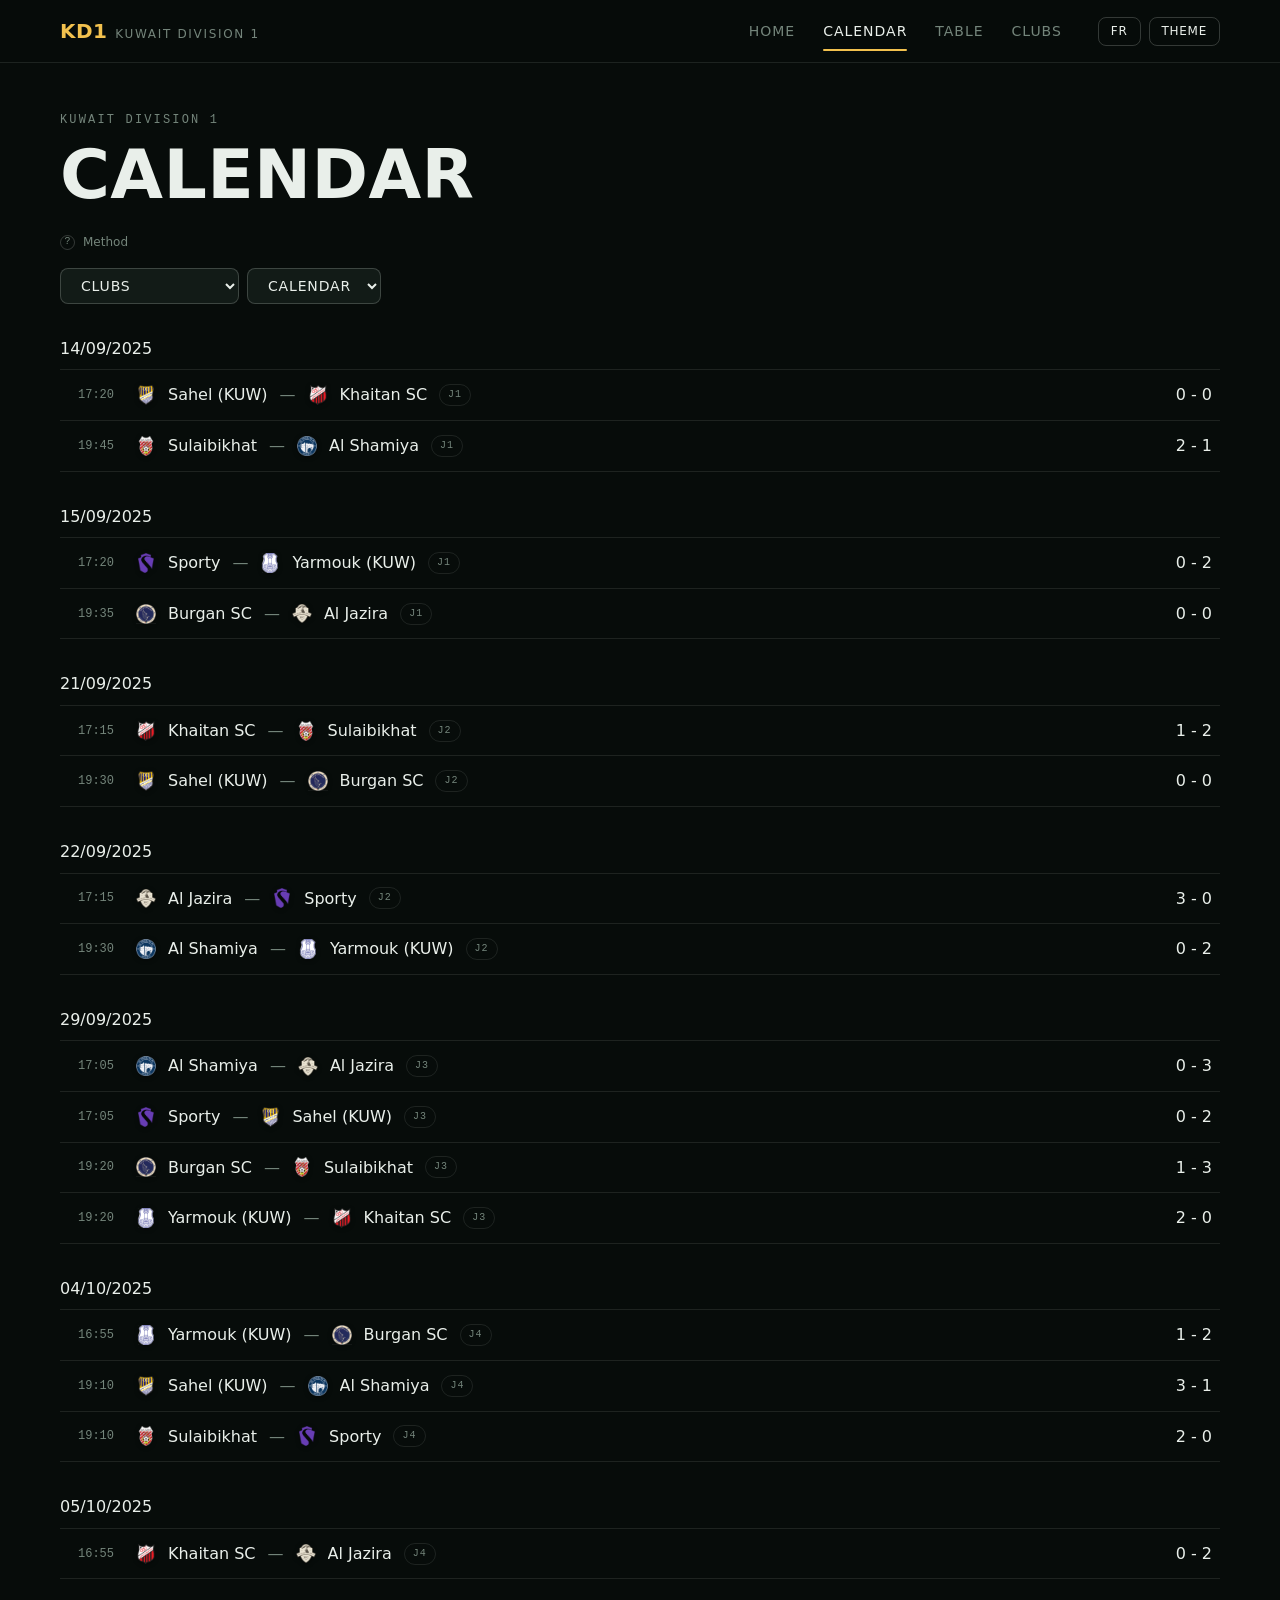
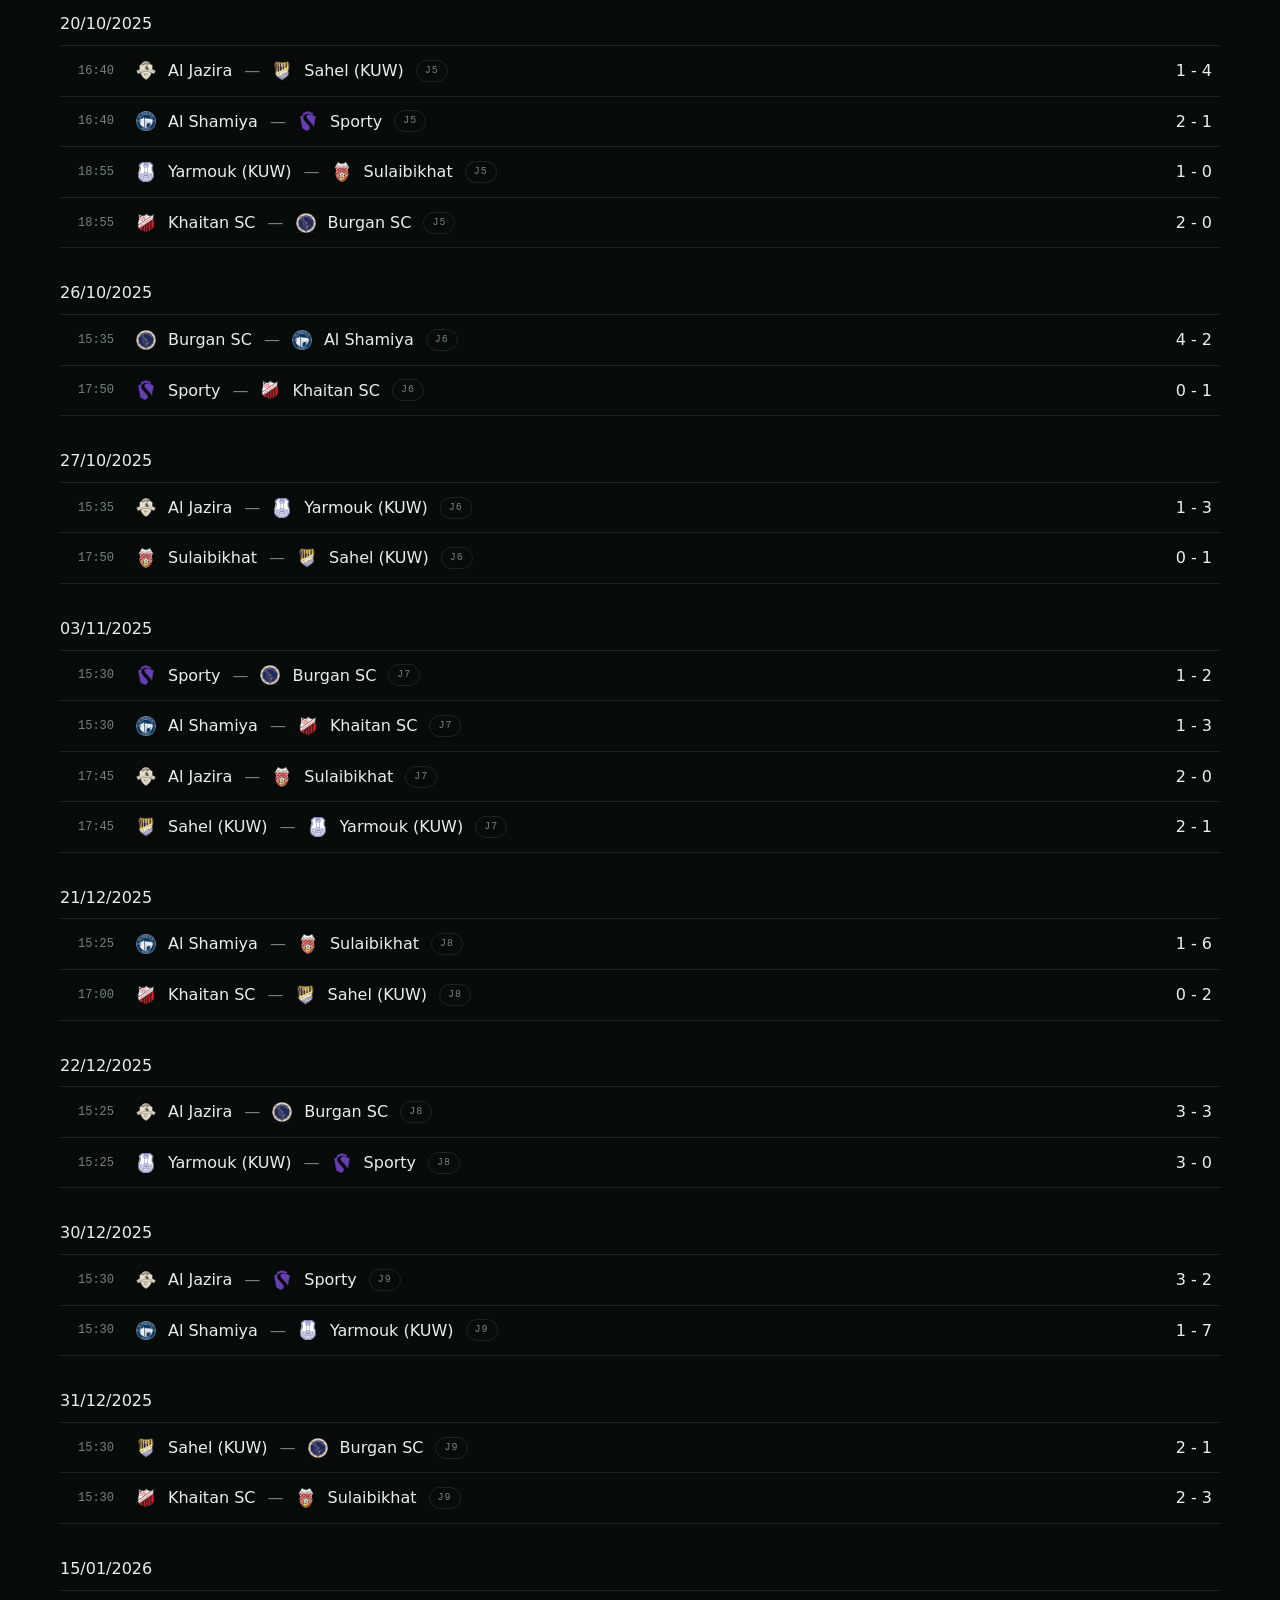
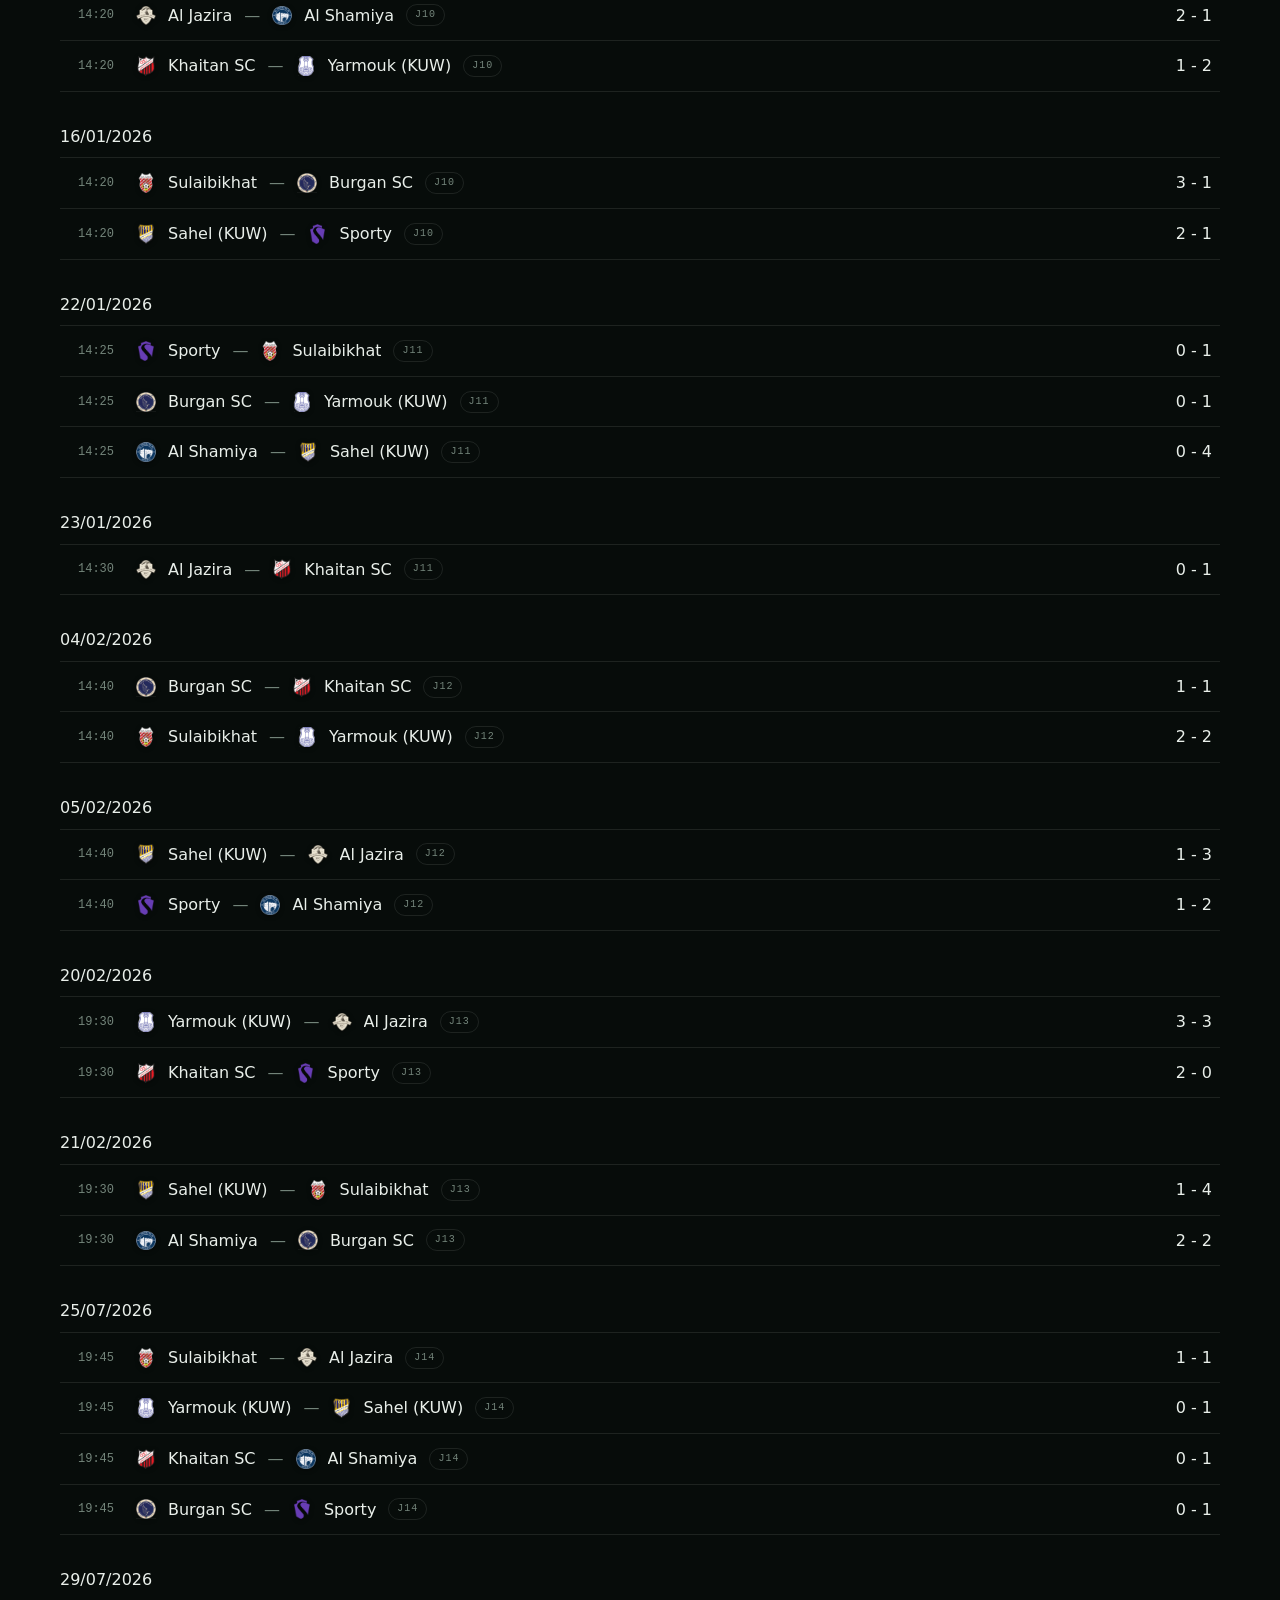
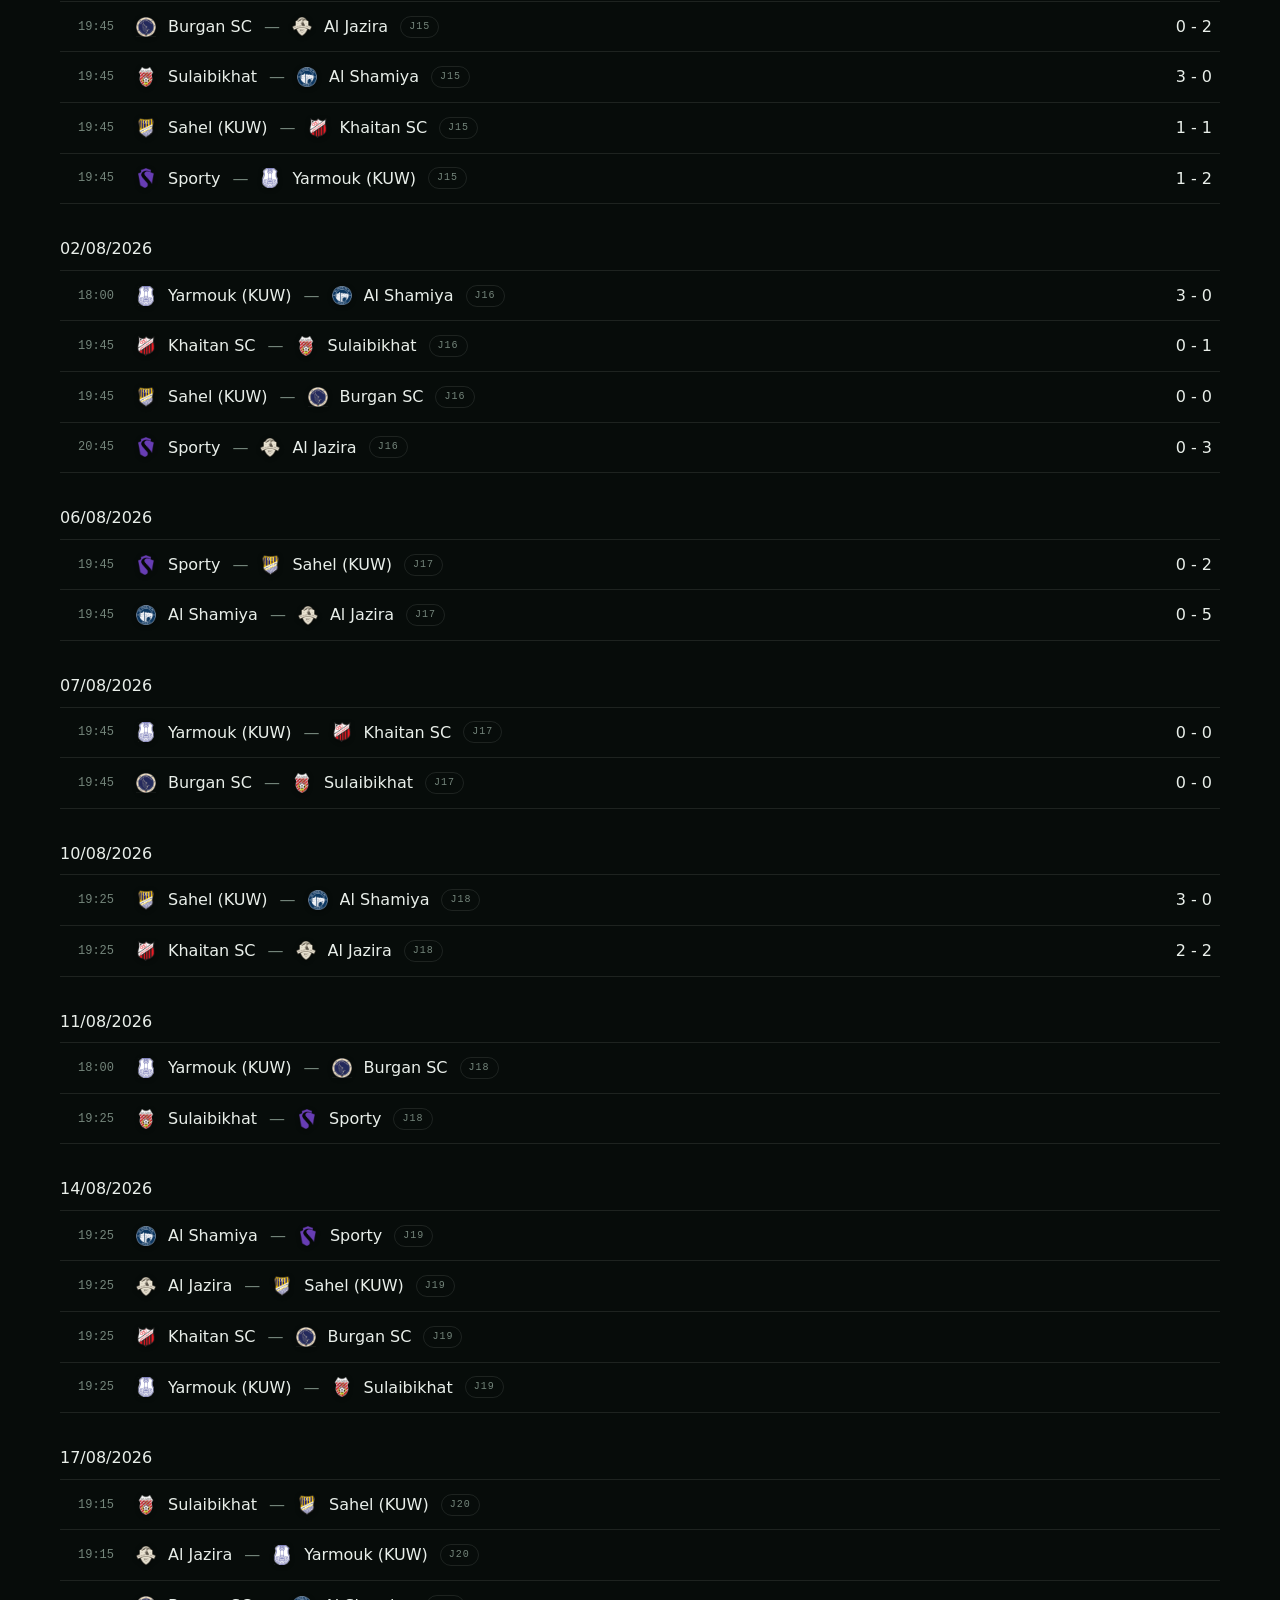
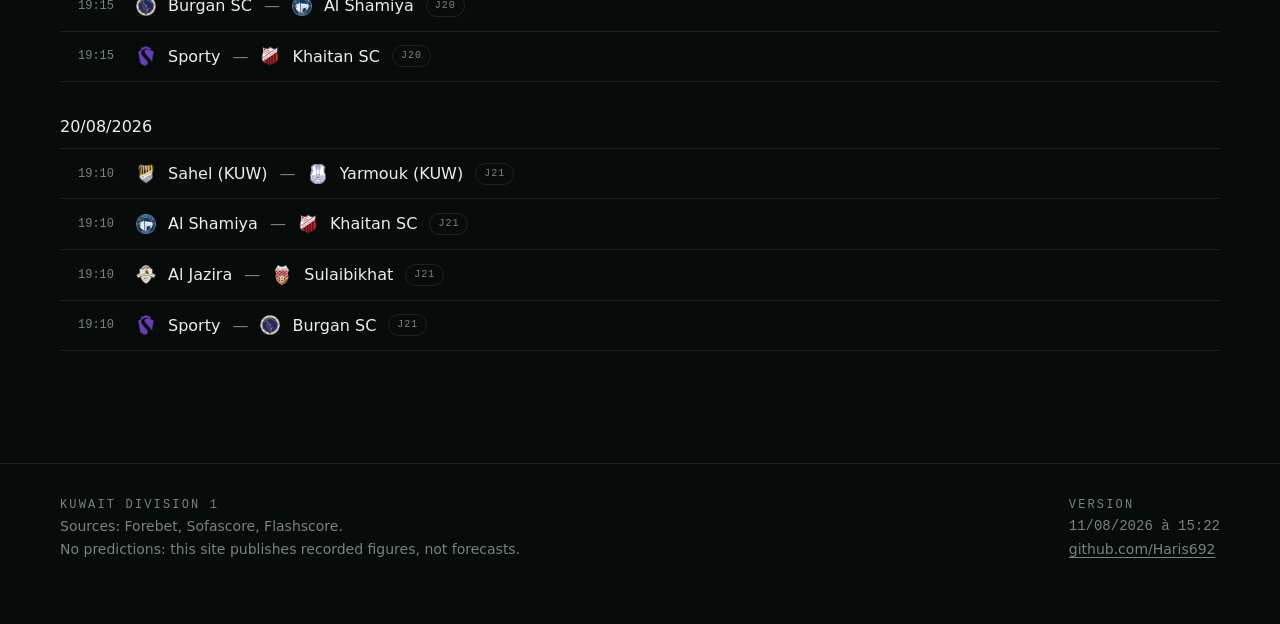
==== calendrier.html @ b9edd782 "feat(joueurs): une fiche par joueur, avec ce qui existe vraiment ⚠️ Corrige une conclusion trop larg" ====
<!doctype html>
<html lang="fr" data-theme="dark">
<head>
<meta charset="utf-8">
<meta name="viewport" content="width=device-width, initial-scale=1">
<title>Calendrier — Division 1 koweïtienne</title>
<meta name="description" content="Toutes les rencontres de la saison 25/26 de Division 1 koweïtienne, journée par journée.">
<meta name="color-scheme" content="dark light">
<meta property="og:title" content="Calendrier — Division 1 koweïtienne">
<meta property="og:description" content="Toutes les rencontres de la saison 25/26 de Division 1 koweïtienne, journée par journée.">
<meta property="og:type" content="website">
<link rel="icon" href="data:image/svg+xml,<svg xmlns='http://www.w3.org/2000/svg' viewBox='0 0 32 32'><text y='26' font-size='26'>&#9917;</text></svg>">
<link rel="stylesheet" href="assets/25f9152b64/css/tokens.css">
<link rel="stylesheet" href="assets/25f9152b64/css/base.css">
<link rel="stylesheet" href="assets/25f9152b64/css/components.css">
<link rel="stylesheet" href="assets/25f9152b64/css/pages.css">
<!-- Le thème est posé AVANT le premier rendu : lu depuis le script principal,
     la page clignoterait en sombre puis basculerait en clair. -->
<script>
  try {
    var m = localStorage.getItem("kd1-theme");
    if (m) document.documentElement.dataset.theme = m;
  } catch (e) {}

  /* Filet de sécurité, en script CLASSIQUE et non en module — c'est justement
     un module qui peut échouer, et un module qui ne se lie pas n'exécute rien :
     ni rendu, ni gestionnaire d'erreur, écran noir. Ce script-ci est dans le
     HTML, toujours revalidé, donc toujours à jour.

     Il ne répare rien : il dit ce qui s'est passé et propose le seul geste qui
     règle le cas — un rechargement qui contourne le cache. */
  (function () {
    var cassé = false;
    addEventListener("error", function (e) {
      if (e.target && e.target.tagName === "SCRIPT") cassé = true;
      else if (e.message) cassé = true;
    }, true);
    addEventListener("unhandledrejection", function () { cassé = true; });

    addEventListener("load", function () {
      setTimeout(function () {
        var hôte = document.getElementById("main");
        if (!hôte || (!cassé && hôte.childElementCount)) return;
        if (hôte.childElementCount) return;
        var en = (document.documentElement.lang || "fr").indexOf("en") === 0;
        hôte.innerHTML = "";
        var box = document.createElement("div");
        box.style.cssText = "max-width:46rem;margin:12vh auto;padding:0 24px;" +
          "font:15px/1.6 system-ui,sans-serif;color:#e9efea";
        var h = document.createElement("h1");
        h.style.cssText = "font-size:1.5rem;margin:0 0 12px";
        h.textContent = en ? "This page could not load"
                           : "Cette page n’a pas pu se charger";
        var p = document.createElement("p");
        p.style.cssText = "color:#a3b3aa;margin:0 0 20px";
        p.textContent = en
          ? "A stale file is cached in your browser. Reloading fixes it."
          : "Un fichier périmé est resté en cache dans le navigateur. "
            + "Recharger suffit à le corriger.";
        var b = document.createElement("button");
        b.style.cssText = "font:inherit;text-transform:uppercase;letter-spacing:" +
          ".06em;padding:10px 18px;border-radius:8px;border:0;cursor:pointer;" +
          "background:#f2c14e;color:#1a1405";
        b.textContent = en ? "Reload" : "Recharger";
        b.onclick = function () {
          location.replace(location.pathname + location.search
            + (location.search ? "&" : "?") + "_r=" + Date.now());
        };
        box.appendChild(h); box.appendChild(p); box.appendChild(b);
        hôte.appendChild(box);
      }, 1200);
    });
  })();
</script>
<script type="module" src="assets/25f9152b64/js/pages/calendar.js"></script>
</head>
<body>
<main id="main"></main>
</body>
</html>
---- assets/25f9152b64/css/tokens.css ----
/* ============================================================================
   JETONS — la seule source de vérité pour la couleur, la lettre et l'espace.
   Aucune valeur brute ailleurs. Si une couleur n'est pas ici, elle n'existe pas.

   DIRECTION : LE STADE À 19 H 25
   Cette division ne joue qu'en soirée, sous les projecteurs. Le site est donc
   sombre par défaut, et d'un noir qui tire sur le vert — celui d'une pelouse
   éclairée de nuit — jamais d'un gris neutre. Un seul accent chaud, la couleur
   du projecteur, tenu en réserve pour ce qui compte : un score, un direct.
   ========================================================================= */

:root {
  color-scheme: dark;

  /* --- surfaces : du plus profond au plus proche ------------------------ */
  --ink-900: #070c0a;   /* le fond de page, la nuit derrière le stade */
  --ink-800: #0c1310;   /* les sections */
  --ink-700: #121b17;   /* les cartes */
  --ink-600: #18231e;   /* ce qui se pose SUR une carte */
  --ink-500: #1f2d27;   /* survol */

  --line: rgba(233, 239, 234, 0.10);
  --line-strong: rgba(233, 239, 234, 0.20);

  /* --- encre : un blanc de projecteur, légèrement verdi --------------- */
  --text: #e9efea;
  --text-2: #a3b3aa;
  --text-3: #74857b;

  /* --- entités : paire validée dataviz, séparation CVD ΔE 26.8 ---------
     Le domicile est TOUJOURS bleu, l'extérieur TOUJOURS orange. La couleur
     suit l'équipe, jamais son rang ni son résultat. Ne pas y toucher. */
  --home: #3987e5;
  --away: #d95926;
  --neutral-bar: #74857b;

  /* --- signal ----------------------------------------------------------- */
  --flood: #f2c14e;     /* le projecteur : score, direct, sélection */
  --flood-ink: #1a1405; /* ce qu'on écrit SUR le projecteur */
  --good: #3fbf6a;
  --warn: #f2a33f;
  --bad: #ff6b5e;
  --live: #ff4438;

  /* --- lettre -----------------------------------------------------------
     Bahnschrift est le DIN livré avec Windows : la lettre des panneaux de
     signalisation et des tableaux de stade, disponible sans rien télécharger.
     Le site doit rester servable depuis un dossier, sans CDN. */
  --display: "Bahnschrift", "DIN Alternate", "Oswald", "Roboto Condensed",
             "Segoe UI Variable Display", system-ui, sans-serif;
  --body: system-ui, -apple-system, "Segoe UI", Roboto, sans-serif;
  --mono: "Cascadia Mono", ui-monospace, Consolas, "SF Mono", monospace;

  /* Échelle fluide : le même rapport du téléphone au grand écran. */
  --t--1: 0.75rem;
  --t-0: 0.875rem;
  --t-1: 1rem;
  --t-2: clamp(1.05rem, 0.98rem + 0.35vw, 1.25rem);
  --t-3: clamp(1.3rem, 1.15rem + 0.7vw, 1.75rem);
  --t-4: clamp(1.75rem, 1.4rem + 1.6vw, 2.75rem);
  --t-5: clamp(2.4rem, 1.7rem + 3.2vw, 4.5rem);
  --t-6: clamp(3rem, 1.8rem + 5.6vw, 7rem);

  /* --- espace : une seule progression, pas d'exception ------------------ */
  --s-1: 4px;   --s-2: 8px;   --s-3: 12px;  --s-4: 16px;
  --s-5: 24px;  --s-6: 32px;  --s-7: 48px;  --s-8: 64px;  --s-9: 96px;

  --r-1: 4px; --r-2: 8px; --r-3: 12px; --r-4: 20px; --r-full: 999px;

  --page: 1240px;       /* la largeur de lecture */
  --gutter: clamp(16px, 4vw, 40px);

  /* --- mouvement --------------------------------------------------------
     Une seule courbe pour tout le site : sortie franche, arrivée posée. */
  --ease: cubic-bezier(0.2, 0.7, 0.2, 1);
  --fast: 120ms;
  --mid: 220ms;
  --slow: 380ms;

  --lift: 0 1px 2px rgba(0,0,0,.4), 0 8px 24px -12px rgba(0,0,0,.7);
  --lift-2: 0 2px 4px rgba(0,0,0,.5), 0 20px 48px -20px rgba(0,0,0,.85);

  --z-nav: 100;
  --z-board: 90;
  --z-pop: 200;
}

/* Le clair n'est pas une inversion mécanique : les surfaces se réordonnent
   (la carte devient plus claire que le fond) et l'ambre s'assombrit pour tenir
   le contraste sur blanc. */
:root[data-theme="light"] {
  color-scheme: light;
  --ink-900: #eef1ef;
  --ink-800: #f5f7f5;
  --ink-700: #ffffff;
  --ink-600: #f7f9f7;
  --ink-500: #eef2ef;
  --line: rgba(11, 15, 13, 0.12);
  --line-strong: rgba(11, 15, 13, 0.24);
  --text: #0b0f0d;
  --text-2: #4c5a52;
  --text-3: #7b8a81;
  --home: #2a78d6;
  --away: #eb6834;
  --flood: #8a5a00;
  --flood-ink: #ffffff;
  --good: #0a8f36;
  --warn: #9a6200;
  --bad: #cc3a2e;
  --live: #d32b1e;
  --lift: 0 1px 2px rgba(11,15,13,.06), 0 8px 24px -16px rgba(11,15,13,.25);
  --lift-2: 0 2px 6px rgba(11,15,13,.08), 0 24px 48px -24px rgba(11,15,13,.3);
}
---- assets/25f9152b64/css/base.css ----
/* ============================================================================
   BASE — remise à zéro, lettre, accessibilité de plancher.
   Rien de spécifique à un composant ici.
   ========================================================================= */

*, *::before, *::after { box-sizing: border-box; }

html { -webkit-text-size-adjust: 100%; scroll-behavior: smooth; }

body {
  margin: 0;
  background: var(--ink-900);
  color: var(--text);
  font: var(--t-1)/1.6 var(--body);
  /* Un chiffre qui change ne doit jamais déplacer ses voisins : tout le site
     est en chiffres tabulaires, pas seulement les tableaux. */
  font-variant-numeric: tabular-nums;
  -webkit-font-smoothing: antialiased;
  text-rendering: optimizeLegibility;
  overflow-x: hidden;
}

h1, h2, h3, h4 {
  margin: 0;
  font-family: var(--display);
  font-weight: 600;
  line-height: 1.05;
  letter-spacing: 0.005em;
  text-transform: uppercase;
}
h1 { font-size: var(--t-5); }
h2 { font-size: var(--t-3); }
h3 { font-size: var(--t-2); }

p { margin: 0; }

a { color: inherit; text-decoration: none; }
a:hover { color: var(--flood); }

img { max-width: 100%; display: block; }

button, input, select, textarea { font: inherit; color: inherit; }
button { background: none; border: 0; padding: 0; cursor: pointer; }

/* Le focus doit être visible partout, et de la même façon partout : c'est le
   seul repère de quelqu'un qui navigue au clavier. Une seule règle globale
   vaut mieux que trente règles par composant qui finissent par diverger. */
:focus-visible {
  outline: 2px solid var(--flood);
  outline-offset: 2px;
  border-radius: var(--r-1);
}
:focus:not(:focus-visible) { outline: none; }

/* Le lien d'évitement : premier élément tabulable de chaque page. */
.skip {
  position: absolute; left: var(--s-4); top: -100px;
  background: var(--flood); color: var(--flood-ink);
  padding: var(--s-3) var(--s-4); border-radius: var(--r-2);
  font-family: var(--display); text-transform: uppercase;
  z-index: var(--z-pop); transition: top var(--fast) var(--ease);
}
.skip:focus { top: var(--s-4); color: var(--flood-ink); }

/* Réservé aux lecteurs d'écran : jamais utilisé pour cacher du décor. */
.sr {
  position: absolute; width: 1px; height: 1px; padding: 0; margin: -1px;
  overflow: hidden; clip: rect(0 0 0 0); white-space: nowrap; border: 0;
}

::selection { background: var(--flood); color: var(--flood-ink); }

/* Les barres de défilement des rails : discrètes, mais présentes — une zone
   qui défile doit le dire. */
.scroller { scrollbar-width: thin; scrollbar-color: var(--line-strong) transparent; }
.scroller::-webkit-scrollbar { height: 6px; }
.scroller::-webkit-scrollbar-track { background: transparent; }
.scroller::-webkit-scrollbar-thumb {
  background: var(--line-strong); border-radius: var(--r-full);
}

/* --- mise en page ---------------------------------------------------- */
.page { width: min(var(--page), 100%); margin-inline: auto; padding-inline: var(--gutter); }
.section { padding-block: var(--s-7); }
.stack > * + * { margin-top: var(--s-4); }

/* --- utilitaires de texte --------------------------------------------- */
.eyebrow {
  font-family: var(--mono); font-size: var(--t--1);
  letter-spacing: 0.18em; text-transform: uppercase; color: var(--text-3);
}
.lede { color: var(--text-2); font-size: var(--t-1); max-width: 62ch; }
.muted { color: var(--text-3); }
.num { font-family: var(--display); font-variant-numeric: tabular-nums; }
.mono { font-family: var(--mono); }
.truncate { overflow: hidden; text-overflow: ellipsis; white-space: nowrap; }

/* --- mouvement --------------------------------------------------------
   Une seule entrée de page, jamais d'animation sur les données elles-mêmes :
   un chiffre qui apparaît en fondu se lit moins vite. */
@keyframes rise { from { opacity: 0; transform: translateY(10px); } }
main { animation: rise var(--slow) var(--ease) both; }

@keyframes pulse { 50% { opacity: 0.3; } }

@media (prefers-reduced-motion: reduce) {
  html { scroll-behavior: auto; }
  *, *::before, *::after {
    animation-duration: 0.01ms !important;
    animation-iteration-count: 1 !important;
    transition-duration: 0.01ms !important;
    scroll-behavior: auto !important;
  }
}
---- assets/25f9152b64/css/components.css ----
/* ============================================================================
   COMPOSANTS — tout ce qui se répète d'une page à l'autre.
   Un composant = une classe racine. Pas de style contextuel « ce bouton mais
   dans cette page » : c'est ce qui fait diverger deux pages avec le temps.
   ========================================================================= */

/* ---------------------------------------------------------------- barre haute
   Elle ne bouge jamais, sur les six pages, et elle dit toujours où on est.
   C'est le seul repère stable quand on navigue de match en club en classement. */
.nav {
  position: sticky; top: 0; z-index: var(--z-nav);
  background: color-mix(in srgb, var(--ink-900) 88%, transparent);
  backdrop-filter: blur(14px) saturate(140%);
  border-bottom: 1px solid var(--line);
}
.nav__in {
  width: min(var(--page), 100%); margin-inline: auto;
  padding: var(--s-3) var(--gutter);
  display: flex; align-items: center; gap: var(--s-5);
}
.brand {
  display: flex; align-items: baseline; gap: var(--s-2);
  font-family: var(--display); text-transform: uppercase;
  letter-spacing: 0.02em; font-size: var(--t-2); white-space: nowrap;
}
.brand b { color: var(--flood); font-weight: 600; }
.brand span { font-size: var(--t--1); color: var(--text-3); letter-spacing: 0.14em; }

.nav__links { display: flex; gap: var(--s-1); margin-inline-start: auto; }
.nav__link {
  font-family: var(--display); font-size: var(--t-0);
  text-transform: uppercase; letter-spacing: 0.07em;
  color: var(--text-3); padding: var(--s-2) var(--s-3);
  border-radius: var(--r-2); position: relative;
  transition: color var(--fast) var(--ease), background var(--fast) var(--ease);
}
.nav__link:hover { color: var(--text); background: var(--ink-700); }
.nav__link[aria-current="page"] { color: var(--text); }
.nav__link[aria-current="page"]::after {
  content: ""; position: absolute; left: var(--s-3); right: var(--s-3);
  bottom: -1px; height: 2px; background: var(--flood); border-radius: 2px;
}
.nav__tools { display: flex; gap: var(--s-2); align-items: center; }

/* Sous 900 px les liens passent sous la marque et défilent latéralement :
   un menu à tiroir cacherait la navigation d'un site qui n'a que six pages. */
@media (max-width: 900px) {
  .nav__in { flex-wrap: wrap; gap: var(--s-3); }
  .nav__links {
    order: 3; width: 100%; margin-inline-start: 0;
    overflow-x: auto; padding-bottom: var(--s-1);
  }
  .nav__tools { margin-inline-start: auto; }
}

/* --------------------------------------------------------------- commandes */
.btn {
  display: inline-flex; align-items: center; gap: var(--s-2);
  font-family: var(--display); font-size: var(--t-0);
  text-transform: uppercase; letter-spacing: 0.06em;
  padding: var(--s-2) var(--s-4); border-radius: var(--r-2);
  border: 1px solid var(--line-strong); color: var(--text);
  background: var(--ink-700);
  transition: background var(--fast) var(--ease), border-color var(--fast) var(--ease),
              transform var(--fast) var(--ease);
}
.btn:hover { background: var(--ink-500); border-color: var(--text-3); color: var(--text); }
.btn:active { transform: translateY(1px); }
.btn--primary {
  background: var(--flood); color: var(--flood-ink); border-color: var(--flood);
}
.btn--primary:hover { background: var(--flood); color: var(--flood-ink); filter: brightness(1.08); }
.btn--ghost { background: none; }
.btn--sm { padding: var(--s-1) var(--s-3); font-size: var(--t--1); }
.btn[aria-busy="true"] { opacity: 0.6; cursor: progress; }

select.btn { padding-inline-end: var(--s-3); }

/* ------------------------------------------------------------------- carte */
.card {
  background: var(--ink-700); border: 1px solid var(--line);
  border-radius: var(--r-3); padding: var(--s-5);
}
.card__head {
  display: flex; align-items: baseline; gap: var(--s-3);
  flex-wrap: wrap; margin-bottom: var(--s-4);
}
.card__head h2, .card__head h3 { font-size: var(--t-2); }

/* La note de méthode : chaque bloc dit ce qu'il sait, d'où ça vient et ce qui
   manque — mais seulement quand on le demande. Déplié partout, ce serait plus
   de commentaire que de données. */
.note { margin-top: var(--s-3); }
.note > summary {
  display: inline-flex; align-items: center; gap: var(--s-2);
  font-size: var(--t--1); color: var(--text-3); cursor: pointer;
  list-style: none; width: max-content;
}
.note > summary::-webkit-details-marker { display: none; }
.note > summary::before {
  content: "?"; font-family: var(--mono); font-size: 10px; line-height: 1;
  width: 15px; height: 15px; border: 1px solid var(--line-strong);
  border-radius: var(--r-full); display: grid; place-items: center;
}
.note > summary:hover { color: var(--text-2); }
.note p { margin-top: var(--s-2); font-size: var(--t-0); color: var(--text-2); max-width: 66ch; }

/* ------------------------------------------------------------------ écusson */
.crest {
  width: 28px; height: 28px; object-fit: contain; flex: none;
  filter: drop-shadow(0 1px 2px rgba(0,0,0,.5));
}
.crest--lg { width: 44px; height: 44px; }
.crest--xl { width: clamp(56px, 9vw, 96px); height: clamp(56px, 9vw, 96px); }
.crest--sm { width: 20px; height: 20px; }
/* Un club sans écusson récupéré garde sa place : une pastille à ses initiales
   plutôt qu'un trou dans l'alignement. */
.crest--none {
  display: grid; place-items: center; border-radius: var(--r-full);
  background: var(--ink-600); color: var(--text-3);
  font-family: var(--display); font-size: var(--t--1);
}

.team-chip { display: inline-flex; align-items: center; gap: var(--s-2); min-width: 0; }
.team-chip__name { font-weight: 600; }

/* ------------------------------------------------------------------ pastille */
.badge {
  display: inline-flex; align-items: center; gap: var(--s-1);
  font-family: var(--mono); font-size: 10px; letter-spacing: 0.1em;
  text-transform: uppercase; color: var(--text-3);
  border: 1px solid var(--line); border-radius: var(--r-full);
  padding: 2px var(--s-2); white-space: nowrap;
}
.badge--flood { color: var(--flood); border-color: var(--flood); }
.badge--live { color: var(--live); border-color: var(--live); }
.badge--live::before {
  content: ""; width: 6px; height: 6px; border-radius: 50%;
  background: var(--live); animation: pulse 1.6s ease-in-out infinite;
}
.badge--solid { background: var(--ink-600); border-color: transparent; color: var(--text-2); }

/* Le marqueur « en cours » : il se pose au-dessus de l'heure, clignote en
   rouge, et ne ressemble à aucune autre pastille du site — c'est le seul
   élément qui change tout seul, il a le droit d'attirer l'œil.
   Le clignotement s'arrête si la personne a demandé moins d'animations : c'est
   le rouge qui porte l'information, le battement n'est qu'un renfort. */
.live-mark {
  display: inline-flex; align-items: center; gap: 5px;
  font-family: var(--mono); font-size: var(--t--1);
  letter-spacing: 0.16em; text-transform: uppercase;
  color: var(--live); animation: blink 1.3s ease-in-out infinite;
  cursor: help;
}
.live-mark__dot {
  width: 7px; height: 7px; border-radius: 50%; background: var(--live);
  box-shadow: 0 0 0 3px color-mix(in srgb, var(--live) 22%, transparent);
}
@keyframes blink { 50% { opacity: 0.28; } }

/* Le marqueur se pose au-dessus de l'heure et reste centré sur elle. Sans
   marqueur, l'empilement ne laisse aucune place vide : l'heure d'une rencontre
   à venir garde exactement la hauteur du score de sa voisine. */
.kick-stack {
  display: inline-flex; flex-direction: column; align-items: center;
  gap: 2px; line-height: 1;
}

.dot { width: 9px; height: 9px; border-radius: 50%; flex: none; display: inline-block; }
.dot--home { background: var(--home); }
.dot--away { background: var(--away); }

/* ------------------------------------------------------------- rail (Netflix)
   Une rangée qui défile latéralement, avec accroche. C'est le seul emprunt
   assumé aux plateformes vidéo, et il tient parce qu'on a de quoi la remplir :
   84 rencontres, 8 clubs, 50 buteurs. Un rail de trois cartes serait ridicule —
   les composants qui n'ont pas assez de contenu passent en grille. */
.rail { position: relative; }
.rail__head {
  display: flex; align-items: baseline; gap: var(--s-3);
  margin-bottom: var(--s-4); padding-inline: var(--gutter);
}
.rail__head h2 { font-size: var(--t-3); }
.rail__more { margin-inline-start: auto; font-size: var(--t-0); color: var(--text-3); }
.rail__more:hover { color: var(--flood); }
.rail__track {
  display: flex; gap: var(--s-4); overflow-x: auto; overscroll-behavior-x: contain;
  scroll-snap-type: x proximity; padding: var(--s-1) var(--gutter) var(--s-5);
}
.rail__track > * { scroll-snap-align: start; flex: none; }
/* Les flèches ne remplacent pas le défilement, elles le rendent visible à la
   souris. Cachées au clavier et au tactile, qui ont déjà mieux. */
.rail__arrow {
  position: absolute; top: 50%; translate: 0 -30%;
  width: 40px; height: 64px; display: none; place-items: center;
  background: color-mix(in srgb, var(--ink-900) 82%, transparent);
  border: 1px solid var(--line); border-radius: var(--r-2);
  color: var(--text); font-size: var(--t-2); z-index: 2;
  transition: background var(--fast) var(--ease);
}
.rail__arrow:hover { background: var(--ink-600); }
.rail__arrow[hidden] { display: none; }
.rail__arrow--prev { left: 4px; }
.rail__arrow--next { right: 4px; }
@media (hover: hover) and (min-width: 900px) { .rail__arrow { display: grid; } }

/* --------------------------------------------------------- carte rencontre */
.fixture {
  width: 280px; background: var(--ink-700); border: 1px solid var(--line);
  border-radius: var(--r-3); padding: var(--s-4); display: block;
  transition: transform var(--mid) var(--ease), border-color var(--mid) var(--ease),
              box-shadow var(--mid) var(--ease), background var(--mid) var(--ease);
}
.fixture:hover, .fixture:focus-visible {
  transform: translateY(-3px); border-color: var(--line-strong);
  box-shadow: var(--lift-2); background: var(--ink-600); color: var(--text);
}
.fixture__top {
  display: flex; align-items: center; gap: var(--s-2);
  margin-bottom: var(--s-4); font-size: var(--t--1); color: var(--text-3);
}
.fixture__side {
  display: flex; align-items: center; gap: var(--s-3); padding-block: var(--s-1);
}
.fixture__side .name { flex: 1; min-width: 0; font-weight: 600; }
.fixture__side .score {
  font-family: var(--display); font-size: var(--t-2); min-width: 1.4ch; text-align: right;
}
/* Le perdant s'efface d'un cran : on lit le résultat sans lire les chiffres. */
.fixture__side--lost { color: var(--text-3); }
.fixture__side--lost .score { color: var(--text-3); }
.fixture__foot {
  margin-top: var(--s-3); padding-top: var(--s-3); border-top: 1px solid var(--line);
  font-size: var(--t--1); color: var(--text-3);
  display: flex; align-items: center; gap: var(--s-2);
}
.fixture__kick { font-family: var(--display); font-size: var(--t-3); color: var(--text-2); }

/* ------------------------------------------------------------- carte club */
.club {
  width: 200px; border-radius: var(--r-3); border: 1px solid var(--line);
  background: var(--ink-700); padding: var(--s-5) var(--s-4);
  display: grid; justify-items: center; gap: var(--s-3); text-align: center;
  transition: transform var(--mid) var(--ease), box-shadow var(--mid) var(--ease),
              border-color var(--mid) var(--ease);
  position: relative; overflow: hidden;
}
/* La couleur du club ne teinte que ce voile, jamais un graphique : deux clubs
   peuvent partager une teinte, et une couleur de club peut être blanche. */
.club::before {
  content: ""; position: absolute; inset: 0 0 auto; height: 3px;
  background: var(--club, var(--line-strong));
}
.club:hover, .club:focus-visible {
  transform: translateY(-4px); box-shadow: var(--lift-2);
  border-color: var(--line-strong); color: var(--text);
}
.club__name { font-family: var(--display); font-size: var(--t-1); text-transform: uppercase; }
.club__meta { font-size: var(--t--1); color: var(--text-3); }

/* ------------------------------------------------------------------ tableau */
.table { width: 100%; border-collapse: collapse; font-size: var(--t-0); }
.table th {
  text-align: left; font-family: var(--mono); font-size: 10px;
  letter-spacing: 0.14em; text-transform: uppercase; color: var(--text-3);
  font-weight: 400; padding: var(--s-2) var(--s-3); border-bottom: 1px solid var(--line-strong);
}
.table td { padding: var(--s-3); border-bottom: 1px solid var(--line); }
.table tbody tr { transition: background var(--fast) var(--ease); }
.table tbody tr:hover { background: var(--ink-600); }
.table .n { text-align: right; font-variant-numeric: tabular-nums; }
.table .rank { color: var(--text-3); width: 2.5ch; text-align: right; font-family: var(--display); }
.table__wrap { overflow-x: auto; }

/* Les places qui comptent, marquées à gauche plutôt que par une couleur de
   fond : le classement reste lisible en noir et blanc. */
.table tr[data-zone="up"] td:first-child { box-shadow: inset 3px 0 0 var(--good); }
.table tr[data-zone="down"] td:first-child { box-shadow: inset 3px 0 0 var(--bad); }
.table tr[data-highlight] td { background: color-mix(in srgb, var(--flood) 10%, transparent); }

/* ------------------------------------------------------------- barre comparée */
.h2h { display: grid; grid-template-columns: 4.5ch 1fr minmax(9ch, auto) 1fr 4.5ch; gap: var(--s-2) var(--s-3); align-items: center; }
.h2h__label { text-align: center; font-size: var(--t--1); color: var(--text-2); }
.h2h__bar { height: 8px; border-radius: var(--r-full); background: var(--ink-600); overflow: hidden; display: flex; }
.h2h__bar--home { justify-content: flex-end; }
.h2h__fill { height: 100%; border-radius: var(--r-full); }
.h2h__fill--home { background: var(--home); }
.h2h__fill--away { background: var(--away); }
.h2h__v { font-family: var(--display); font-size: var(--t-0); }
.h2h__v--l { text-align: right; }
.h2h__group {
  grid-column: 1 / -1; margin-top: var(--s-4); font-family: var(--mono);
  font-size: 10px; letter-spacing: 0.14em; text-transform: uppercase; color: var(--text-3);
}

/* -------------------------------------------------------------- états vides */
.empty {
  display: grid; gap: var(--s-3); justify-items: start;
  padding: var(--s-6); border: 1px dashed var(--line-strong);
  border-radius: var(--r-3); color: var(--text-2);
}
.empty h3 { font-size: var(--t-2); color: var(--text); }

/* Le squelette : ce qui s'affiche pendant que les données arrivent. Il a la
   FORME du contenu attendu, pas une roue qui tourne — la page ne doit pas
   sauter quand les vraies valeurs se posent. */
.skel {
  background: linear-gradient(90deg, var(--ink-700), var(--ink-600), var(--ink-700));
  background-size: 200% 100%; border-radius: var(--r-2);
  animation: shimmer 1.4s linear infinite;
}
@keyframes shimmer { to { background-position: -200% 0; } }

/* -------------------------------------------------------------------- pied */
.foot {
  border-top: 1px solid var(--line); margin-top: var(--s-8);
  padding-block: var(--s-6) var(--s-8); color: var(--text-3); font-size: var(--t-0);
}
.foot__grid { display: flex; flex-wrap: wrap; gap: var(--s-5); justify-content: space-between; }
.foot a { text-decoration: underline; text-underline-offset: 3px; }
---- assets/25f9152b64/css/pages.css ----
/* ============================================================================
   PAGES — ce qui n'existe qu'à un endroit. Tout ce qui se répète est dans
   components.css ; si un bloc d'ici commence à servir deux fois, il déménage.
   ========================================================================= */

/* ------------------------------------------------------------------ la une
   L'ouverture du site. Ce que voit un club koweïtien à la première seconde :
   une rencontre, en grand, avec son score. Pas un tableau de bord. */
.hero {
  position: relative; overflow: hidden;
  border-bottom: 1px solid var(--line);
  padding-block: clamp(var(--s-6), 7vw, var(--s-9));
}
/* Deux halos aux couleurs des deux camps, très dilués : l'ambiance d'un stade
   éclairé, sans jamais teinter un chiffre. */
.hero::before, .hero::after {
  content: ""; position: absolute; inset-block: -40%; width: 60%;
  filter: blur(90px); opacity: 0.5; pointer-events: none;
}
.hero::before { left: -15%; background: radial-gradient(circle, var(--home), transparent 62%); }
.hero::after { right: -15%; background: radial-gradient(circle, var(--away), transparent 62%); }
/* Sur fond clair, la même opacité vire au pastel et affaiblit le texte :
   les halos se retirent nettement. */
:root[data-theme="light"] .hero::before,
:root[data-theme="light"] .hero::after { opacity: 0.22; }
:root[data-theme="light"] .club-hero::before { opacity: 0.2; }
.hero__in { position: relative; }
.hero__meta { display: flex; flex-wrap: wrap; gap: var(--s-3); align-items: center; margin-bottom: var(--s-5); }
.hero__grid {
  display: grid; grid-template-columns: 1fr auto 1fr;
  align-items: center; gap: clamp(var(--s-3), 3vw, var(--s-7));
}
.hero__team { display: grid; justify-items: center; gap: var(--s-3); text-align: center; min-width: 0; }
.hero__name {
  font-family: var(--display); font-size: var(--t-4); text-transform: uppercase;
  line-height: 1; overflow-wrap: anywhere;
}
.hero__rank { font-size: var(--t--1); color: var(--text-2); }
.hero__score {
  font-family: var(--display); font-size: var(--t-6); line-height: 0.9;
  color: var(--flood); white-space: nowrap; letter-spacing: 0.01em;
}
.hero__score .sep { color: var(--text-3); margin-inline: 0.12em; }
.hero__kick { font-family: var(--display); font-size: var(--t-4); color: var(--text-2); }
.hero__cta { margin-top: var(--s-6); display: flex; flex-wrap: wrap; gap: var(--s-3); }
.hero__line {
  margin-top: var(--s-5); display: flex; flex-wrap: wrap; gap: var(--s-2) var(--s-4);
  font-size: var(--t-0); color: var(--text-2);
}
.hero__line b { color: var(--text); font-weight: 600; }
@media (max-width: 700px) {
  .hero__name { font-size: var(--t-2); }
  .hero__grid { gap: var(--s-2); }
}

/* Plusieurs rencontres à la une — le cas normal : une journée de cette division
   se joue en deux à quatre matchs le même soir. Chacune garde un panneau
   entier, cliquable d'un bout à l'autre. Aucune n'est reléguée derrière une
   autre : elles ont toutes eu lieu ce soir-là. */
.hero__matches {
  display: grid; gap: var(--s-4);
  grid-template-columns: repeat(auto-fit, minmax(320px, 1fr));
}
.hmatch {
  display: block; padding: var(--s-4) var(--s-5);
  background: color-mix(in srgb, var(--ink-700) 72%, transparent);
  backdrop-filter: blur(6px);
  border: 1px solid var(--line); border-radius: var(--r-3);
  transition: transform var(--mid) var(--ease), border-color var(--mid) var(--ease),
              box-shadow var(--mid) var(--ease);
}
a.hmatch:hover, a.hmatch:focus-visible {
  transform: translateY(-3px); border-color: var(--line-strong);
  box-shadow: var(--lift-2); color: var(--text);
}
.hmatch__top {
  display: flex; align-items: center; gap: var(--s-2);
  font-size: var(--t--1); color: var(--text-3); margin-bottom: var(--s-3);
}
.hmatch__grid {
  display: grid; grid-template-columns: 1fr auto 1fr;
  align-items: center; gap: var(--s-3);
}
.hmatch__side { display: grid; justify-items: center; gap: var(--s-2); min-width: 0; text-align: center; }
.hmatch__name {
  font-family: var(--display); font-size: var(--t-1); text-transform: uppercase;
  line-height: 1.1; overflow-wrap: anywhere;
}
.hmatch__score { font-family: var(--display); font-size: var(--t-4); color: var(--flood); white-space: nowrap; }
.hmatch__score .sep { color: var(--text-3); margin-inline: 0.1em; }
.hmatch__kick { font-family: var(--display); font-size: var(--t-3); color: var(--text-2); }
.hmatch__line {
  margin-top: var(--s-3); padding-top: var(--s-3); border-top: 1px solid var(--line);
  display: flex; flex-wrap: wrap; gap: var(--s-1) var(--s-3);
  font-size: var(--t--1); color: var(--text-2);
}
.hmatch__line b { color: var(--text); font-weight: 600; }

/* ------------------------------------------------------------------ chiffres */
.stats-strip {
  display: grid; grid-template-columns: repeat(auto-fit, minmax(150px, 1fr));
  gap: var(--s-4);
}
.stat {
  background: var(--ink-700); border: 1px solid var(--line);
  border-radius: var(--r-3); padding: var(--s-4) var(--s-5);
}
.stat__v { font-size: var(--t-4); line-height: 1; }
.stat__l { font-size: var(--t--1); color: var(--text-2); margin-top: var(--s-2); }
.stat__n { font-size: var(--t--1); color: var(--text-3); }

.grid-cards {
  display: grid; gap: var(--s-4);
  grid-template-columns: repeat(auto-fill, minmax(200px, 1fr));
}
.grid-cards > * { width: auto; }

.scorer { display: flex; align-items: center; gap: var(--s-3); }
.scorer__g { font-size: var(--t-4); line-height: 1; color: var(--flood); }
.scorer__n { font-weight: 600; }

/* ----------------------------------------------------------- page rencontre */
.board {
  position: sticky; top: 57px; z-index: var(--z-board);
  background: var(--ink-900); border-bottom: 1px solid var(--line);
  box-shadow: 0 10px 20px -18px rgba(0,0,0,.9);
}
.board__in { padding-block: var(--s-3); }
.board__line { display: grid; grid-template-columns: 1fr auto 1fr; align-items: center; gap: var(--s-4); }
.board__team { display: flex; align-items: center; gap: var(--s-3); min-width: 0; }
.board__team--away { flex-direction: row-reverse; text-align: right; }
.board__name { font-family: var(--display); font-size: var(--t-2); text-transform: uppercase; }
.board__score { font-family: var(--display); font-size: var(--t-4); color: var(--flood); white-space: nowrap; }
.board__score .sep { color: var(--text-3); margin-inline: 0.1em; }
.board__meta { margin-top: var(--s-2); display: flex; flex-wrap: wrap; gap: var(--s-2) var(--s-4); font-size: var(--t--1); color: var(--text-3); }
@media (max-width: 640px) { .board { top: 106px; } .board__name { font-size: var(--t-0); } }

.tabs { display: flex; gap: var(--s-1); border-bottom: 1px solid var(--line); overflow-x: auto; }
.tab {
  font-family: var(--display); font-size: var(--t-0); text-transform: uppercase;
  letter-spacing: 0.06em; color: var(--text-3); white-space: nowrap;
  padding: var(--s-3) var(--s-4); border-bottom: 2px solid transparent;
  transition: color var(--fast) var(--ease);
}
.tab:hover { color: var(--text-2); }
.tab[aria-selected="true"] { color: var(--text); border-bottom-color: var(--flood); }

/* --- le fil du match : la signature du projet -------------------------
   Personne d'autre ne publie les buteurs de cette division. Depuis qu'ils sont
   nommés ET minutés, le match tient sur une ligne de temps. C'est le seul
   endroit du site où l'on dépense de l'emphase. */
.tl__track {
  position: relative; height: 104px; border-radius: var(--r-2);
  background: linear-gradient(180deg, transparent 0 8%,
    color-mix(in srgb, var(--ink-600) 80%, transparent) 8% 92%, transparent 92%);
}
.tl__track::after {
  content: ""; position: absolute; inset-inline: 0; top: 50%;
  border-top: 1px solid var(--line-strong);
}
.tl__q { position: absolute; top: 14%; bottom: 14%; width: 1px; background: var(--line); }
.tl__half { position: absolute; top: 4%; bottom: 4%; width: 1px; background: var(--line-strong); }
.tl__mk {
  position: absolute; translate: -50% 0; display: flex; flex-direction: column;
  align-items: center; gap: var(--s-1);
}
.tl__mk--home { top: 10px; }
.tl__mk--away { bottom: 10px; flex-direction: column-reverse; }
.tl__pip { width: 13px; height: 13px; border-radius: 50%; box-shadow: 0 0 0 3px var(--ink-700); }
.tl__mk--home .tl__pip { background: var(--home); }
.tl__mk--away .tl__pip { background: var(--away); }
.tl__mk--card .tl__pip { width: 8px; height: 11px; border-radius: 2px; background: var(--flood); opacity: .75; }
.tl__mk--red .tl__pip { background: var(--bad); opacity: 1; }
.tl__stamp { font-family: var(--mono); font-size: 11px; color: var(--text-2); white-space: nowrap; }
.tl__stamp .at { color: var(--flood); }
.tl__scale { display: flex; justify-content: space-between; font-family: var(--mono); font-size: 10px; color: var(--text-3); margin-top: var(--s-2); }
.tl__who { margin-top: var(--s-4); display: flex; flex-wrap: wrap; gap: var(--s-2) var(--s-5); font-size: var(--t-0); color: var(--text-2); }
.tl__who b { color: var(--text); }
.tl__who .dot { margin-inline-end: var(--s-2); }

/* --- homme du match --- */
.motm { display: grid; gap: var(--s-4); }
.motm__row { display: flex; gap: var(--s-3); align-items: baseline; }
.motm__head { display: flex; flex-wrap: wrap; align-items: baseline; gap: var(--s-2); }
.motm__why { font-size: var(--t-0); color: var(--text-2); max-width: 62ch; }

/* --- possession --- */
.poss { display: flex; height: 10px; border-radius: var(--r-full); overflow: hidden; }
.poss span:first-child { background: var(--home); }
.poss span:last-child { background: var(--away); }
.poss__row { display: flex; justify-content: space-between; font-size: var(--t-0); margin-bottom: var(--s-2); }

/* ----------------------------------------------------------------- page club */
.club-hero { position: relative; overflow: hidden; border-bottom: 1px solid var(--line); padding-block: var(--s-7); }
.club-hero::before {
  content: ""; position: absolute; inset-block: -60%; left: -10%; width: 55%;
  background: radial-gradient(circle, var(--club, var(--home)), transparent 62%);
  filter: blur(100px); opacity: .45; pointer-events: none;
}
.club-hero__in { position: relative; display: flex; flex-wrap: wrap; gap: var(--s-5); align-items: center; }
.club-hero__title h1 { font-size: var(--t-4); }

.squad { display: grid; gap: var(--s-5); grid-template-columns: repeat(auto-fit, minmax(240px, 1fr)); }
.squad__grp { font-family: var(--mono); font-size: 10px; letter-spacing: .14em; text-transform: uppercase; color: var(--text-3); margin-bottom: var(--s-2); }
.player { display: flex; align-items: center; gap: var(--s-3); padding: var(--s-2) 0; border-bottom: 1px solid var(--line); }
.player__no { font-family: var(--display); color: var(--text-3); width: 2.5ch; text-align: right; }
.player__n { flex: 1; min-width: 0; }
.player__g { font-family: var(--display); color: var(--flood); }

/* --------------------------------------------------------------- calendrier */
.day { margin-top: var(--s-6); }
.day__h {
  display: flex; align-items: baseline; gap: var(--s-3);
  font-family: var(--display); text-transform: uppercase; font-size: var(--t-1);
  padding-bottom: var(--s-2); border-bottom: 1px solid var(--line);
}
.row-fx {
  display: grid; grid-template-columns: 5.5ch 1fr auto; gap: var(--s-3);
  align-items: center; padding: var(--s-3) var(--s-2); border-bottom: 1px solid var(--line);
  transition: background var(--fast) var(--ease);
}
.row-fx:hover { background: var(--ink-700); color: var(--text); }
.row-fx__t { font-family: var(--mono); font-size: var(--t--1); color: var(--text-3); }
.row-fx__m { display: flex; align-items: center; gap: var(--s-3); flex-wrap: wrap; min-width: 0; }
.row-fx__s { font-family: var(--display); font-size: var(--t-1); }
.filters { display: flex; flex-wrap: wrap; gap: var(--s-2); margin-bottom: var(--s-5); }

/* ------------------------------------------------------------ page joueur
   ⚠️ Pas de radar à cinq axes ici, et ce n'est pas un oubli : aucune source ne
   publie de note, de minutes, de passes ni de tacles sur cette division. Un
   radar bâti sur les seuls buts serait une décoration qui ment. Ce que la page
   montre est vrai, et une partie — le profil de buteur — est calculée par nous
   depuis les chronologies. */
.photo {
  width: 44px; height: 44px; border-radius: var(--r-full); flex: none;
  object-fit: cover; background: var(--ink-600);
}
.photo--lg { width: 64px; height: 64px; }
.photo--xl { width: clamp(84px, 12vw, 128px); height: clamp(84px, 12vw, 128px); }
.photo--sm { width: 30px; height: 30px; }
.photo--none {
  display: grid; place-items: center; font-family: var(--display);
  color: var(--text-3); font-size: var(--t-0); letter-spacing: .02em;
}
.photo--xl.photo--none { font-size: var(--t-3); }

.player__ar { font-size: var(--t-2); color: var(--text-2); margin-top: var(--s-1); }

/* Un joueur d'un effectif est un lien : il mène à sa fiche. */
a.player { transition: background var(--fast) var(--ease); border-radius: var(--r-1); }
a.player:hover { background: var(--ink-600); color: var(--text); }

/* Quand il marque : six tranches de quinze minutes. Un histogramme, pas un
   radar — c'est une distribution, et une distribution se lit en barres. */
.mins { display: flex; align-items: flex-end; gap: var(--s-3); height: 160px; }
.mins__col { flex: 1; display: flex; flex-direction: column; justify-content: flex-end;
             height: 100%; text-align: center; }
.mins__bar {
  background: linear-gradient(180deg, var(--flood),
              color-mix(in srgb, var(--flood) 45%, transparent));
  border-radius: var(--r-1) var(--r-1) 0 0; min-height: 2px; position: relative;
}
.mins__n {
  position: absolute; inset-inline: 0; top: -18px;
  font-family: var(--display); font-size: var(--t-0); color: var(--text);
}
.mins__l { font-family: var(--mono); font-size: 10px; color: var(--text-3);
           margin-top: var(--s-2); }

.rivals { display: grid; gap: var(--s-1); }
.rivals__row {
  display: flex; align-items: center; gap: var(--s-3);
  padding: var(--s-2); border-radius: var(--r-2);
  transition: background var(--fast) var(--ease);
}
.rivals__row:hover { background: var(--ink-600); color: var(--text); }
.rivals__row b { margin-inline-start: auto; color: var(--flood); }
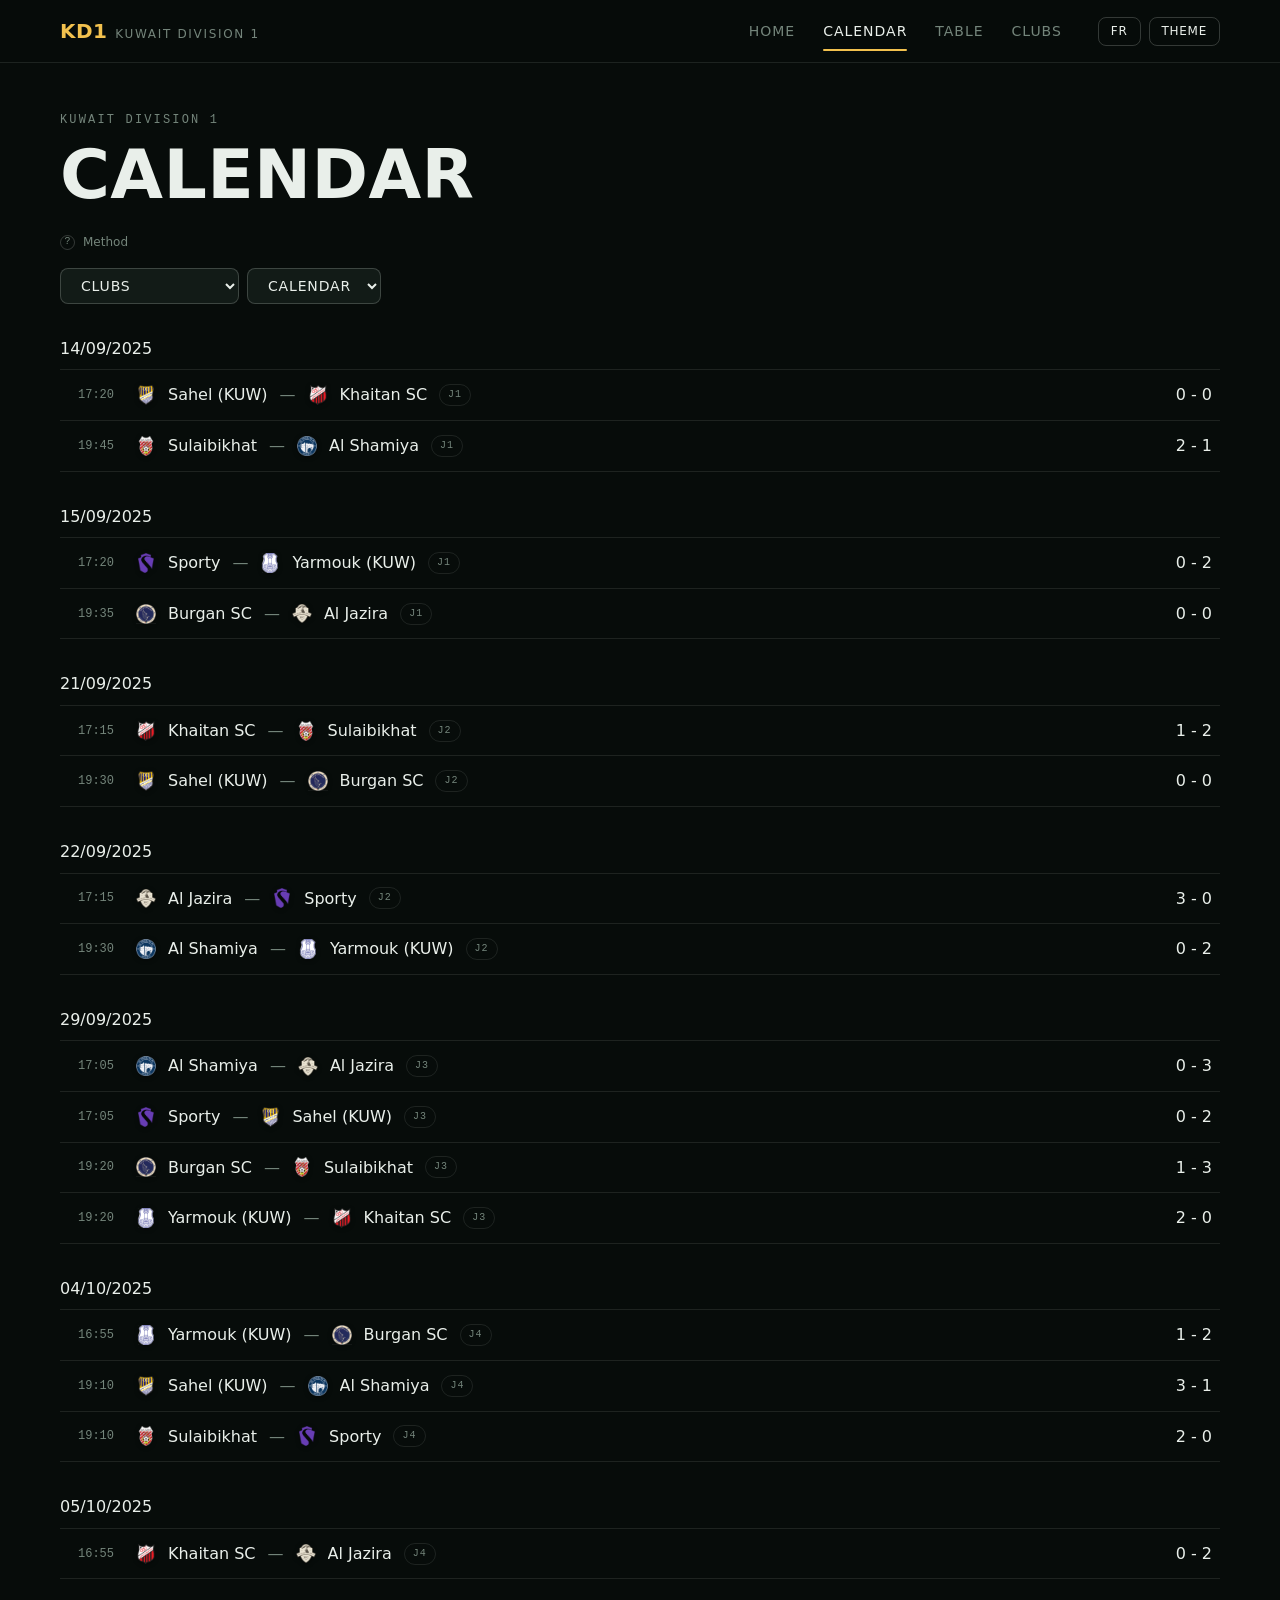
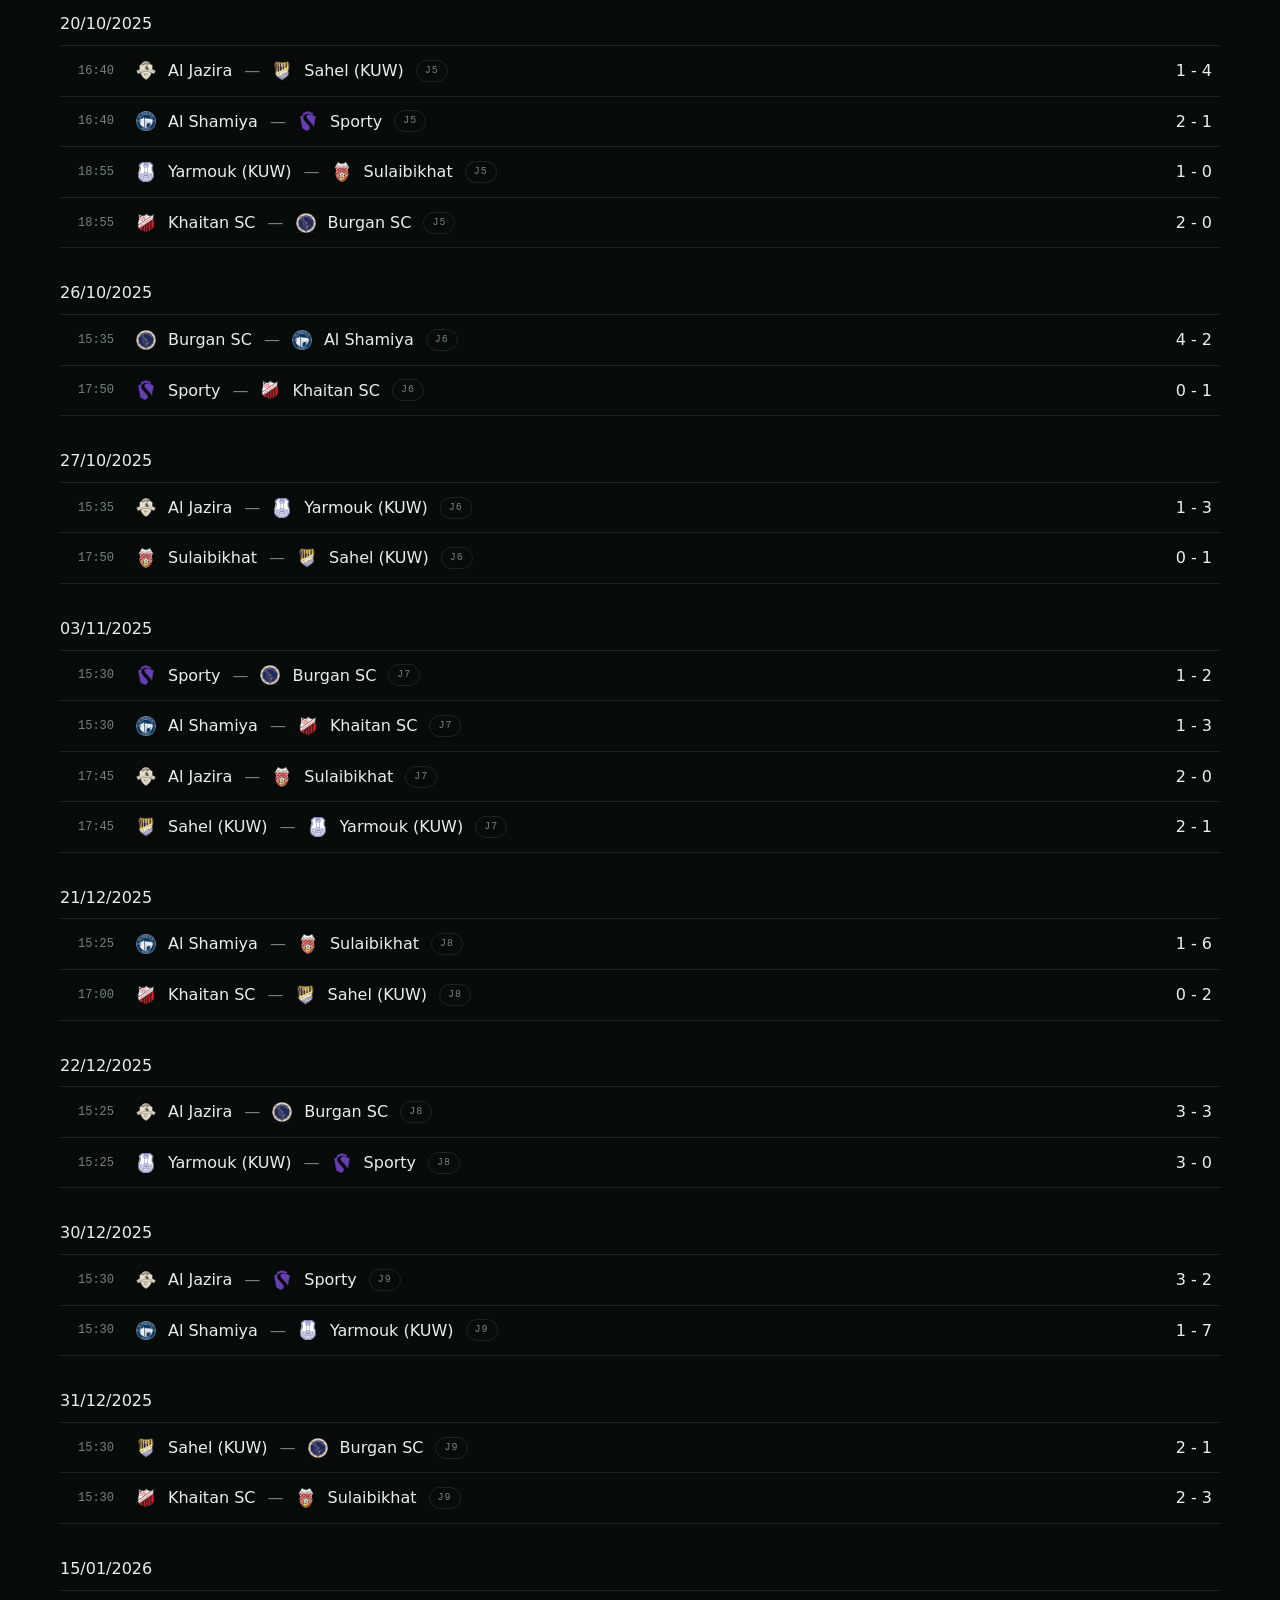
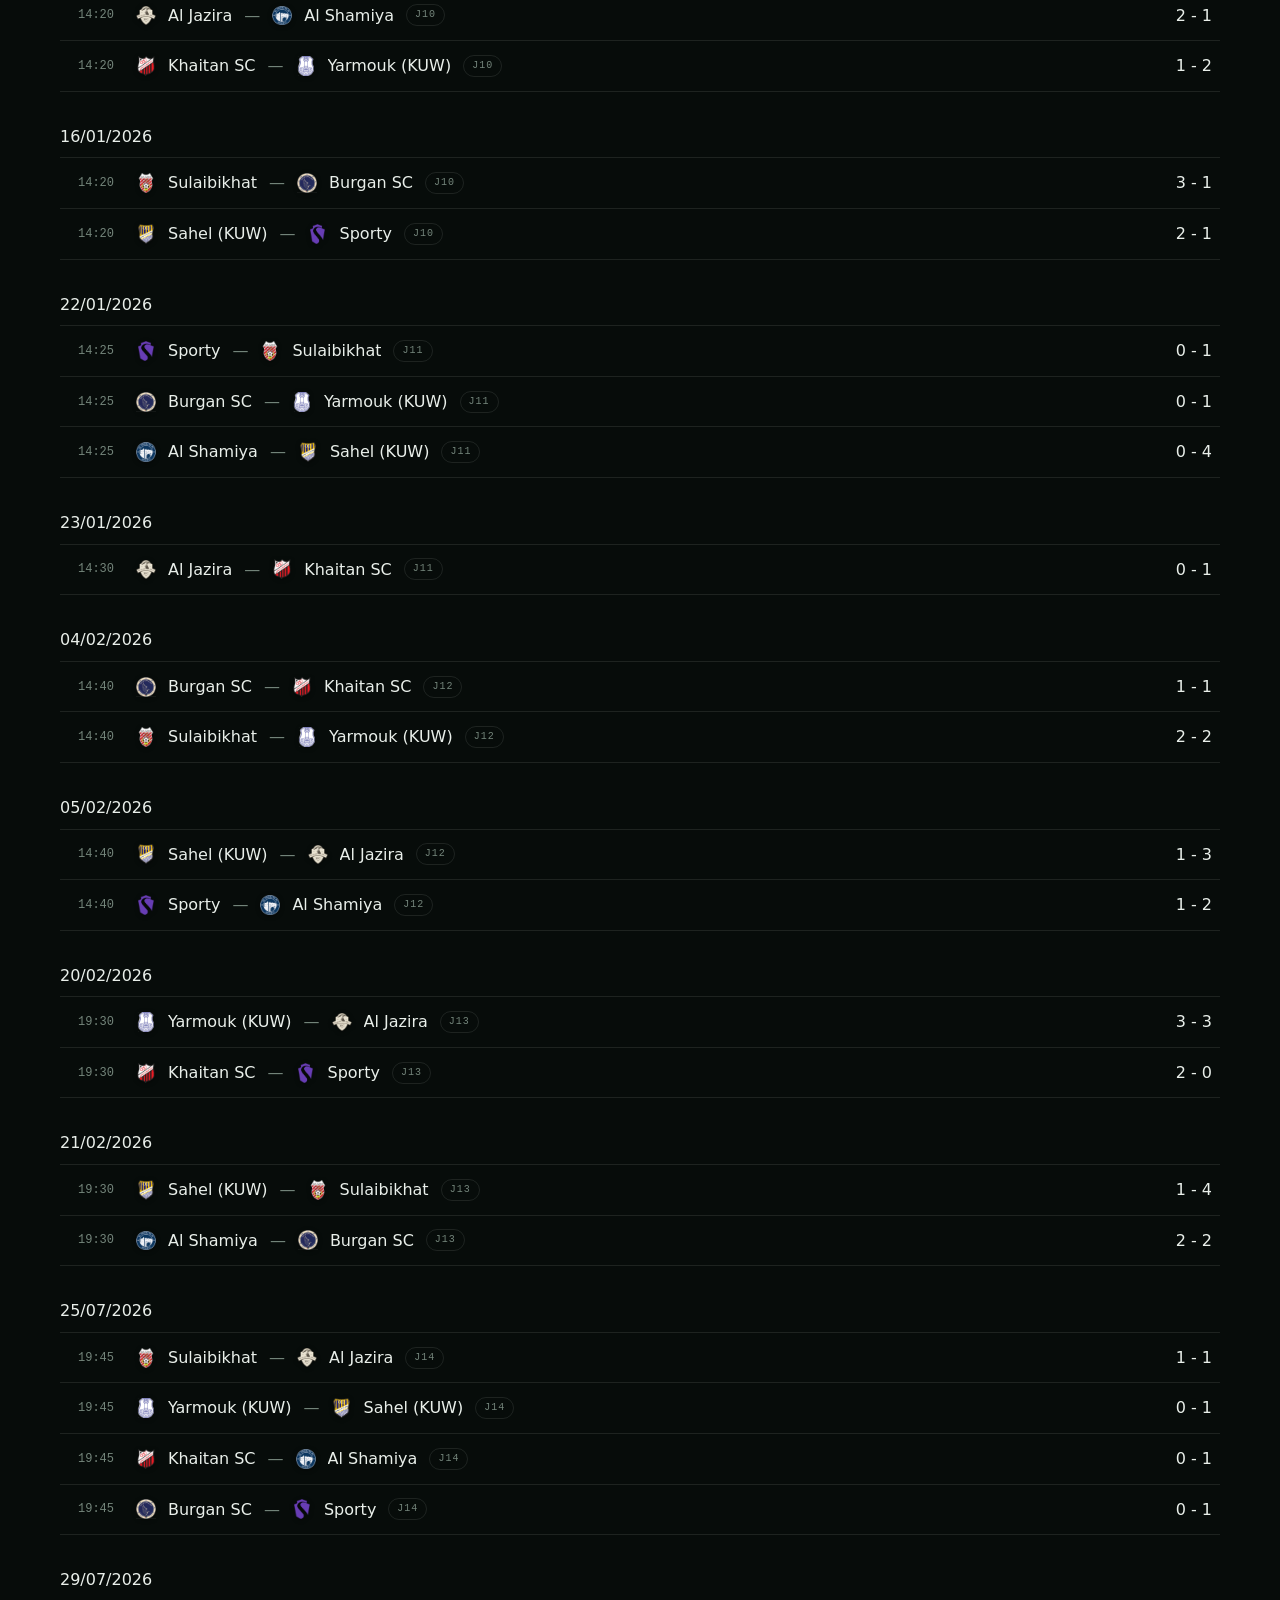
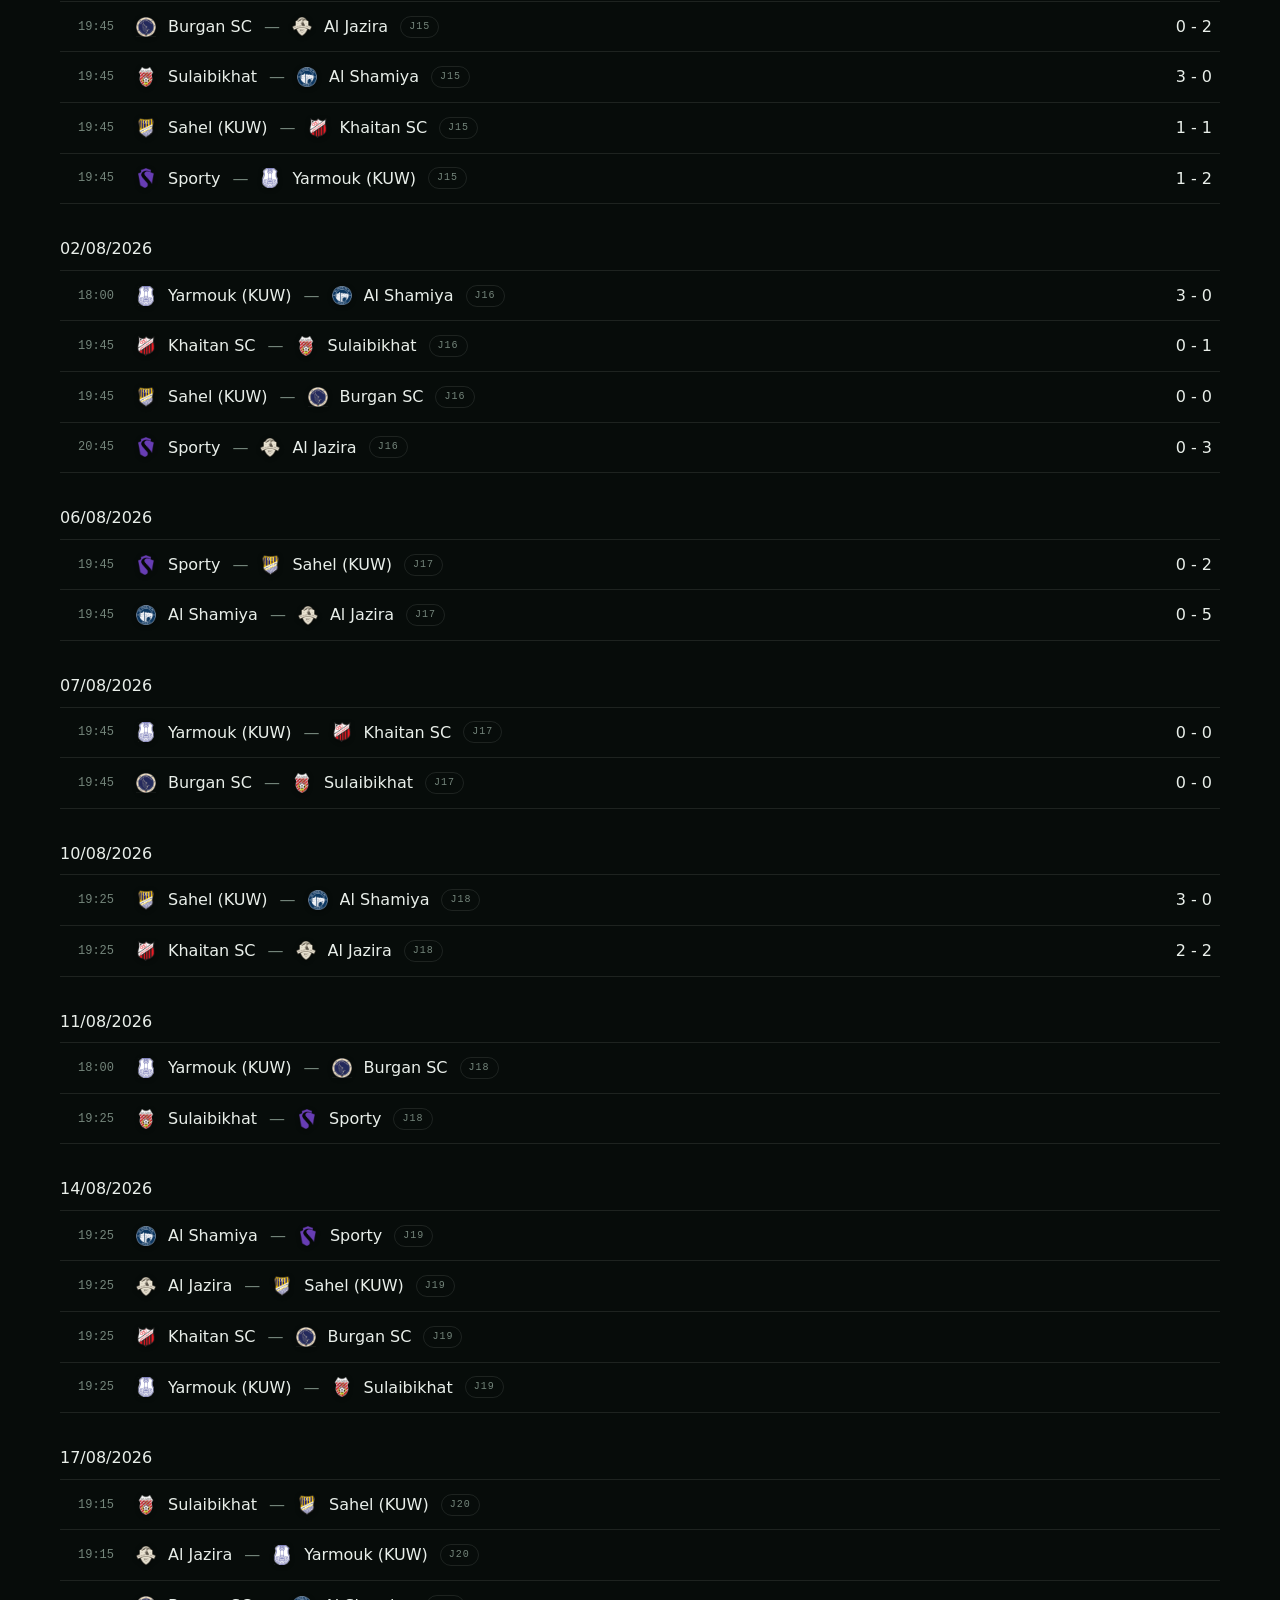
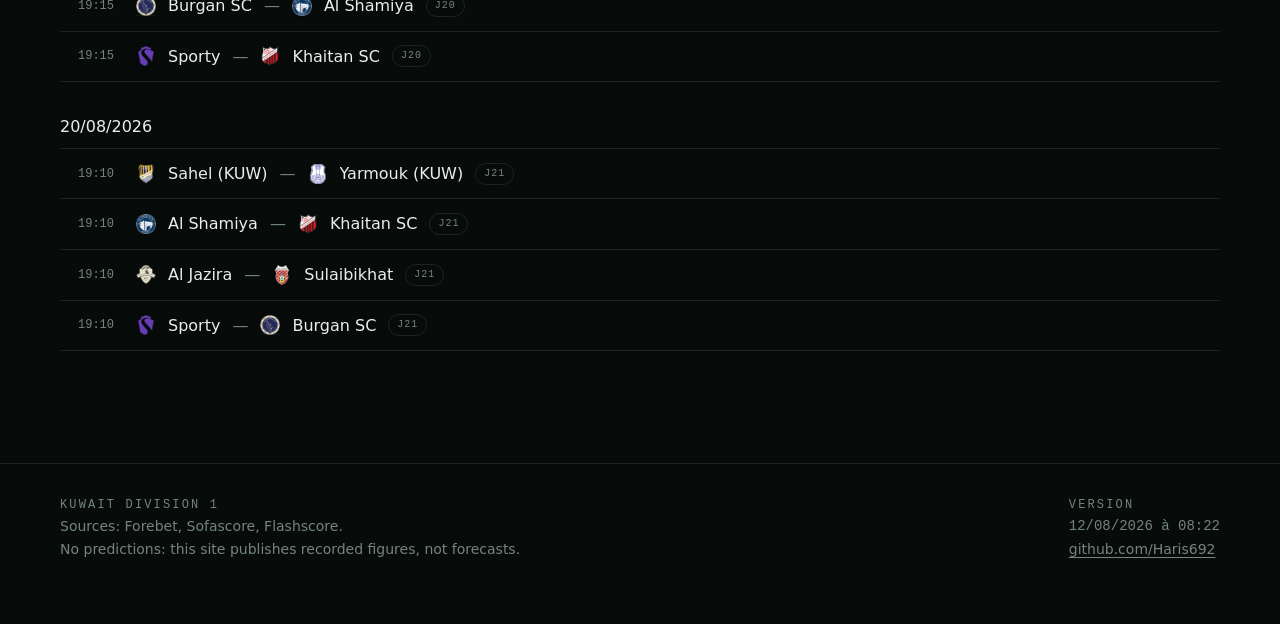
==== commit 3c30b85d: "feat(site): le score et les stats bougent seuls pendant le match Le direct etait une fonctionnalite " ====
--- a/calendrier.html
+++ b/calendrier.html
@@ -10,10 +10,10 @@
 <meta property="og:description" content="Toutes les rencontres de la saison 25/26 de Division 1 koweïtienne, journée par journée.">
 <meta property="og:type" content="website">
 <link rel="icon" href="data:image/svg+xml,<svg xmlns='http://www.w3.org/2000/svg' viewBox='0 0 32 32'><text y='26' font-size='26'>&#9917;</text></svg>">
-<link rel="stylesheet" href="assets/25f9152b64/css/tokens.css">
-<link rel="stylesheet" href="assets/25f9152b64/css/base.css">
-<link rel="stylesheet" href="assets/25f9152b64/css/components.css">
-<link rel="stylesheet" href="assets/25f9152b64/css/pages.css">
+<link rel="stylesheet" href="assets/0fb2dc3dbc/css/tokens.css">
+<link rel="stylesheet" href="assets/0fb2dc3dbc/css/base.css">
+<link rel="stylesheet" href="assets/0fb2dc3dbc/css/components.css">
+<link rel="stylesheet" href="assets/0fb2dc3dbc/css/pages.css">
 <!-- Le thème est posé AVANT le premier rendu : lu depuis le script principal,
      la page clignoterait en sombre puis basculerait en clair. -->
 <script>
@@ -72,7 +72,7 @@
     });
   })();
 </script>
-<script type="module" src="assets/25f9152b64/js/pages/calendar.js"></script>
+<script type="module" src="assets/0fb2dc3dbc/js/pages/calendar.js"></script>
 </head>
 <body>
 <main id="main"></main>
--- a/assets/0fb2dc3dbc/css/tokens.css
+++ b/assets/0fb2dc3dbc/css/tokens.css
@@ -0,0 +1,113 @@
+/* ============================================================================
+   JETONS — la seule source de vérité pour la couleur, la lettre et l'espace.
+   Aucune valeur brute ailleurs. Si une couleur n'est pas ici, elle n'existe pas.
+
+   DIRECTION : LE STADE À 19 H 25
+   Cette division ne joue qu'en soirée, sous les projecteurs. Le site est donc
+   sombre par défaut, et d'un noir qui tire sur le vert — celui d'une pelouse
+   éclairée de nuit — jamais d'un gris neutre. Un seul accent chaud, la couleur
+   du projecteur, tenu en réserve pour ce qui compte : un score, un direct.
+   ========================================================================= */
+
+:root {
+  color-scheme: dark;
+
+  /* --- surfaces : du plus profond au plus proche ------------------------ */
+  --ink-900: #070c0a;   /* le fond de page, la nuit derrière le stade */
+  --ink-800: #0c1310;   /* les sections */
+  --ink-700: #121b17;   /* les cartes */
+  --ink-600: #18231e;   /* ce qui se pose SUR une carte */
+  --ink-500: #1f2d27;   /* survol */
+
+  --line: rgba(233, 239, 234, 0.10);
+  --line-strong: rgba(233, 239, 234, 0.20);
+
+  /* --- encre : un blanc de projecteur, légèrement verdi --------------- */
+  --text: #e9efea;
+  --text-2: #a3b3aa;
+  --text-3: #74857b;
+
+  /* --- entités : paire validée dataviz, séparation CVD ΔE 26.8 ---------
+     Le domicile est TOUJOURS bleu, l'extérieur TOUJOURS orange. La couleur
+     suit l'équipe, jamais son rang ni son résultat. Ne pas y toucher. */
+  --home: #3987e5;
+  --away: #d95926;
+  --neutral-bar: #74857b;
+
+  /* --- signal ----------------------------------------------------------- */
+  --flood: #f2c14e;     /* le projecteur : score, direct, sélection */
+  --flood-ink: #1a1405; /* ce qu'on écrit SUR le projecteur */
+  --good: #3fbf6a;
+  --warn: #f2a33f;
+  --bad: #ff6b5e;
+  --live: #ff4438;
+
+  /* --- lettre -----------------------------------------------------------
+     Bahnschrift est le DIN livré avec Windows : la lettre des panneaux de
+     signalisation et des tableaux de stade, disponible sans rien télécharger.
+     Le site doit rester servable depuis un dossier, sans CDN. */
+  --display: "Bahnschrift", "DIN Alternate", "Oswald", "Roboto Condensed",
+             "Segoe UI Variable Display", system-ui, sans-serif;
+  --body: system-ui, -apple-system, "Segoe UI", Roboto, sans-serif;
+  --mono: "Cascadia Mono", ui-monospace, Consolas, "SF Mono", monospace;
+
+  /* Échelle fluide : le même rapport du téléphone au grand écran. */
+  --t--1: 0.75rem;
+  --t-0: 0.875rem;
+  --t-1: 1rem;
+  --t-2: clamp(1.05rem, 0.98rem + 0.35vw, 1.25rem);
+  --t-3: clamp(1.3rem, 1.15rem + 0.7vw, 1.75rem);
+  --t-4: clamp(1.75rem, 1.4rem + 1.6vw, 2.75rem);
+  --t-5: clamp(2.4rem, 1.7rem + 3.2vw, 4.5rem);
+  --t-6: clamp(3rem, 1.8rem + 5.6vw, 7rem);
+
+  /* --- espace : une seule progression, pas d'exception ------------------ */
+  --s-1: 4px;   --s-2: 8px;   --s-3: 12px;  --s-4: 16px;
+  --s-5: 24px;  --s-6: 32px;  --s-7: 48px;  --s-8: 64px;  --s-9: 96px;
+
+  --r-1: 4px; --r-2: 8px; --r-3: 12px; --r-4: 20px; --r-full: 999px;
+
+  --page: 1240px;       /* la largeur de lecture */
+  --gutter: clamp(16px, 4vw, 40px);
+
+  /* --- mouvement --------------------------------------------------------
+     Une seule courbe pour tout le site : sortie franche, arrivée posée. */
+  --ease: cubic-bezier(0.2, 0.7, 0.2, 1);
+  --fast: 120ms;
+  --mid: 220ms;
+  --slow: 380ms;
+
+  --lift: 0 1px 2px rgba(0,0,0,.4), 0 8px 24px -12px rgba(0,0,0,.7);
+  --lift-2: 0 2px 4px rgba(0,0,0,.5), 0 20px 48px -20px rgba(0,0,0,.85);
+
+  --z-nav: 100;
+  --z-board: 90;
+  --z-pop: 200;
+}
+
+/* Le clair n'est pas une inversion mécanique : les surfaces se réordonnent
+   (la carte devient plus claire que le fond) et l'ambre s'assombrit pour tenir
+   le contraste sur blanc. */
+:root[data-theme="light"] {
+  color-scheme: light;
+  --ink-900: #eef1ef;
+  --ink-800: #f5f7f5;
+  --ink-700: #ffffff;
+  --ink-600: #f7f9f7;
+  --ink-500: #eef2ef;
+  --line: rgba(11, 15, 13, 0.12);
+  --line-strong: rgba(11, 15, 13, 0.24);
+  --text: #0b0f0d;
+  --text-2: #4c5a52;
+  --text-3: #7b8a81;
+  --home: #2a78d6;
+  --away: #eb6834;
+  --flood: #8a5a00;
+  --flood-ink: #ffffff;
+  --good: #0a8f36;
+  --warn: #9a6200;
+  --bad: #cc3a2e;
+  --live: #d32b1e;
+  --lift: 0 1px 2px rgba(11,15,13,.06), 0 8px 24px -16px rgba(11,15,13,.25);
+  --lift-2: 0 2px 6px rgba(11,15,13,.08), 0 24px 48px -24px rgba(11,15,13,.3);
+}
--- a/assets/0fb2dc3dbc/css/base.css
+++ b/assets/0fb2dc3dbc/css/base.css
@@ -0,0 +1,114 @@
+/* ============================================================================
+   BASE — remise à zéro, lettre, accessibilité de plancher.
+   Rien de spécifique à un composant ici.
+   ========================================================================= */
+
+*, *::before, *::after { box-sizing: border-box; }
+
+html { -webkit-text-size-adjust: 100%; scroll-behavior: smooth; }
+
+body {
+  margin: 0;
+  background: var(--ink-900);
+  color: var(--text);
+  font: var(--t-1)/1.6 var(--body);
+  /* Un chiffre qui change ne doit jamais déplacer ses voisins : tout le site
+     est en chiffres tabulaires, pas seulement les tableaux. */
+  font-variant-numeric: tabular-nums;
+  -webkit-font-smoothing: antialiased;
+  text-rendering: optimizeLegibility;
+  overflow-x: hidden;
+}
+
+h1, h2, h3, h4 {
+  margin: 0;
+  font-family: var(--display);
+  font-weight: 600;
+  line-height: 1.05;
+  letter-spacing: 0.005em;
+  text-transform: uppercase;
+}
+h1 { font-size: var(--t-5); }
+h2 { font-size: var(--t-3); }
+h3 { font-size: var(--t-2); }
+
+p { margin: 0; }
+
+a { color: inherit; text-decoration: none; }
+a:hover { color: var(--flood); }
+
+img { max-width: 100%; display: block; }
+
+button, input, select, textarea { font: inherit; color: inherit; }
+button { background: none; border: 0; padding: 0; cursor: pointer; }
+
+/* Le focus doit être visible partout, et de la même façon partout : c'est le
+   seul repère de quelqu'un qui navigue au clavier. Une seule règle globale
+   vaut mieux que trente règles par composant qui finissent par diverger. */
+:focus-visible {
+  outline: 2px solid var(--flood);
+  outline-offset: 2px;
+  border-radius: var(--r-1);
+}
+:focus:not(:focus-visible) { outline: none; }
+
+/* Le lien d'évitement : premier élément tabulable de chaque page. */
+.skip {
+  position: absolute; left: var(--s-4); top: -100px;
+  background: var(--flood); color: var(--flood-ink);
+  padding: var(--s-3) var(--s-4); border-radius: var(--r-2);
+  font-family: var(--display); text-transform: uppercase;
+  z-index: var(--z-pop); transition: top var(--fast) var(--ease);
+}
+.skip:focus { top: var(--s-4); color: var(--flood-ink); }
+
+/* Réservé aux lecteurs d'écran : jamais utilisé pour cacher du décor. */
+.sr {
+  position: absolute; width: 1px; height: 1px; padding: 0; margin: -1px;
+  overflow: hidden; clip: rect(0 0 0 0); white-space: nowrap; border: 0;
+}
+
+::selection { background: var(--flood); color: var(--flood-ink); }
+
+/* Les barres de défilement des rails : discrètes, mais présentes — une zone
+   qui défile doit le dire. */
+.scroller { scrollbar-width: thin; scrollbar-color: var(--line-strong) transparent; }
+.scroller::-webkit-scrollbar { height: 6px; }
+.scroller::-webkit-scrollbar-track { background: transparent; }
+.scroller::-webkit-scrollbar-thumb {
+  background: var(--line-strong); border-radius: var(--r-full);
+}
+
+/* --- mise en page ---------------------------------------------------- */
+.page { width: min(var(--page), 100%); margin-inline: auto; padding-inline: var(--gutter); }
+.section { padding-block: var(--s-7); }
+.stack > * + * { margin-top: var(--s-4); }
+
+/* --- utilitaires de texte --------------------------------------------- */
+.eyebrow {
+  font-family: var(--mono); font-size: var(--t--1);
+  letter-spacing: 0.18em; text-transform: uppercase; color: var(--text-3);
+}
+.lede { color: var(--text-2); font-size: var(--t-1); max-width: 62ch; }
+.muted { color: var(--text-3); }
+.num { font-family: var(--display); font-variant-numeric: tabular-nums; }
+.mono { font-family: var(--mono); }
+.truncate { overflow: hidden; text-overflow: ellipsis; white-space: nowrap; }
+
+/* --- mouvement --------------------------------------------------------
+   Une seule entrée de page, jamais d'animation sur les données elles-mêmes :
+   un chiffre qui apparaît en fondu se lit moins vite. */
+@keyframes rise { from { opacity: 0; transform: translateY(10px); } }
+main { animation: rise var(--slow) var(--ease) both; }
+
+@keyframes pulse { 50% { opacity: 0.3; } }
+
+@media (prefers-reduced-motion: reduce) {
+  html { scroll-behavior: auto; }
+  *, *::before, *::after {
+    animation-duration: 0.01ms !important;
+    animation-iteration-count: 1 !important;
+    transition-duration: 0.01ms !important;
+    scroll-behavior: auto !important;
+  }
+}
--- a/assets/0fb2dc3dbc/css/components.css
+++ b/assets/0fb2dc3dbc/css/components.css
@@ -0,0 +1,320 @@
+/* ============================================================================
+   COMPOSANTS — tout ce qui se répète d'une page à l'autre.
+   Un composant = une classe racine. Pas de style contextuel « ce bouton mais
+   dans cette page » : c'est ce qui fait diverger deux pages avec le temps.
+   ========================================================================= */
+
+/* ---------------------------------------------------------------- barre haute
+   Elle ne bouge jamais, sur les six pages, et elle dit toujours où on est.
+   C'est le seul repère stable quand on navigue de match en club en classement. */
+.nav {
+  position: sticky; top: 0; z-index: var(--z-nav);
+  background: color-mix(in srgb, var(--ink-900) 88%, transparent);
+  backdrop-filter: blur(14px) saturate(140%);
+  border-bottom: 1px solid var(--line);
+}
+.nav__in {
+  width: min(var(--page), 100%); margin-inline: auto;
+  padding: var(--s-3) var(--gutter);
+  display: flex; align-items: center; gap: var(--s-5);
+}
+.brand {
+  display: flex; align-items: baseline; gap: var(--s-2);
+  font-family: var(--display); text-transform: uppercase;
+  letter-spacing: 0.02em; font-size: var(--t-2); white-space: nowrap;
+}
+.brand b { color: var(--flood); font-weight: 600; }
+.brand span { font-size: var(--t--1); color: var(--text-3); letter-spacing: 0.14em; }
+
+.nav__links { display: flex; gap: var(--s-1); margin-inline-start: auto; }
+.nav__link {
+  font-family: var(--display); font-size: var(--t-0);
+  text-transform: uppercase; letter-spacing: 0.07em;
+  color: var(--text-3); padding: var(--s-2) var(--s-3);
+  border-radius: var(--r-2); position: relative;
+  transition: color var(--fast) var(--ease), background var(--fast) var(--ease);
+}
+.nav__link:hover { color: var(--text); background: var(--ink-700); }
+.nav__link[aria-current="page"] { color: var(--text); }
+.nav__link[aria-current="page"]::after {
+  content: ""; position: absolute; left: var(--s-3); right: var(--s-3);
+  bottom: -1px; height: 2px; background: var(--flood); border-radius: 2px;
+}
+.nav__tools { display: flex; gap: var(--s-2); align-items: center; }
+
+/* Sous 900 px les liens passent sous la marque et défilent latéralement :
+   un menu à tiroir cacherait la navigation d'un site qui n'a que six pages. */
+@media (max-width: 900px) {
+  .nav__in { flex-wrap: wrap; gap: var(--s-3); }
+  .nav__links {
+    order: 3; width: 100%; margin-inline-start: 0;
+    overflow-x: auto; padding-bottom: var(--s-1);
+  }
+  .nav__tools { margin-inline-start: auto; }
+}
+
+/* --------------------------------------------------------------- commandes */
+.btn {
+  display: inline-flex; align-items: center; gap: var(--s-2);
+  font-family: var(--display); font-size: var(--t-0);
+  text-transform: uppercase; letter-spacing: 0.06em;
+  padding: var(--s-2) var(--s-4); border-radius: var(--r-2);
+  border: 1px solid var(--line-strong); color: var(--text);
+  background: var(--ink-700);
+  transition: background var(--fast) var(--ease), border-color var(--fast) var(--ease),
+              transform var(--fast) var(--ease);
+}
+.btn:hover { background: var(--ink-500); border-color: var(--text-3); color: var(--text); }
+.btn:active { transform: translateY(1px); }
+.btn--primary {
+  background: var(--flood); color: var(--flood-ink); border-color: var(--flood);
+}
+.btn--primary:hover { background: var(--flood); color: var(--flood-ink); filter: brightness(1.08); }
+.btn--ghost { background: none; }
+.btn--sm { padding: var(--s-1) var(--s-3); font-size: var(--t--1); }
+.btn[aria-busy="true"] { opacity: 0.6; cursor: progress; }
+
+select.btn { padding-inline-end: var(--s-3); }
+
+/* ------------------------------------------------------------------- carte */
+.card {
+  background: var(--ink-700); border: 1px solid var(--line);
+  border-radius: var(--r-3); padding: var(--s-5);
+}
+.card__head {
+  display: flex; align-items: baseline; gap: var(--s-3);
+  flex-wrap: wrap; margin-bottom: var(--s-4);
+}
+.card__head h2, .card__head h3 { font-size: var(--t-2); }
+
+/* La note de méthode : chaque bloc dit ce qu'il sait, d'où ça vient et ce qui
+   manque — mais seulement quand on le demande. Déplié partout, ce serait plus
+   de commentaire que de données. */
+.note { margin-top: var(--s-3); }
+.note > summary {
+  display: inline-flex; align-items: center; gap: var(--s-2);
+  font-size: var(--t--1); color: var(--text-3); cursor: pointer;
+  list-style: none; width: max-content;
+}
+.note > summary::-webkit-details-marker { display: none; }
+.note > summary::before {
+  content: "?"; font-family: var(--mono); font-size: 10px; line-height: 1;
+  width: 15px; height: 15px; border: 1px solid var(--line-strong);
+  border-radius: var(--r-full); display: grid; place-items: center;
+}
+.note > summary:hover { color: var(--text-2); }
+.note p { margin-top: var(--s-2); font-size: var(--t-0); color: var(--text-2); max-width: 66ch; }
+
+/* ------------------------------------------------------------------ écusson */
+.crest {
+  width: 28px; height: 28px; object-fit: contain; flex: none;
+  filter: drop-shadow(0 1px 2px rgba(0,0,0,.5));
+}
+.crest--lg { width: 44px; height: 44px; }
+.crest--xl { width: clamp(56px, 9vw, 96px); height: clamp(56px, 9vw, 96px); }
+.crest--sm { width: 20px; height: 20px; }
+/* Un club sans écusson récupéré garde sa place : une pastille à ses initiales
+   plutôt qu'un trou dans l'alignement. */
+.crest--none {
+  display: grid; place-items: center; border-radius: var(--r-full);
+  background: var(--ink-600); color: var(--text-3);
+  font-family: var(--display); font-size: var(--t--1);
+}
+
+.team-chip { display: inline-flex; align-items: center; gap: var(--s-2); min-width: 0; }
+.team-chip__name { font-weight: 600; }
+
+/* ------------------------------------------------------------------ pastille */
+.badge {
+  display: inline-flex; align-items: center; gap: var(--s-1);
+  font-family: var(--mono); font-size: 10px; letter-spacing: 0.1em;
+  text-transform: uppercase; color: var(--text-3);
+  border: 1px solid var(--line); border-radius: var(--r-full);
+  padding: 2px var(--s-2); white-space: nowrap;
+}
+.badge--flood { color: var(--flood); border-color: var(--flood); }
+.badge--live { color: var(--live); border-color: var(--live); }
+.badge--live::before {
+  content: ""; width: 6px; height: 6px; border-radius: 50%;
+  background: var(--live); animation: pulse 1.6s ease-in-out infinite;
+}
+.badge--solid { background: var(--ink-600); border-color: transparent; color: var(--text-2); }
+
+/* Le marqueur « en cours » : il se pose au-dessus de l'heure, clignote en
+   rouge, et ne ressemble à aucune autre pastille du site — c'est le seul
+   élément qui change tout seul, il a le droit d'attirer l'œil.
+   Le clignotement s'arrête si la personne a demandé moins d'animations : c'est
+   le rouge qui porte l'information, le battement n'est qu'un renfort. */
+.live-mark {
+  display: inline-flex; align-items: center; gap: 5px;
+  font-family: var(--mono); font-size: var(--t--1);
+  letter-spacing: 0.16em; text-transform: uppercase;
+  color: var(--live); animation: blink 1.3s ease-in-out infinite;
+  cursor: help;
+}
+.live-mark__dot {
+  width: 7px; height: 7px; border-radius: 50%; background: var(--live);
+  box-shadow: 0 0 0 3px color-mix(in srgb, var(--live) 22%, transparent);
+}
+@keyframes blink { 50% { opacity: 0.28; } }
+
+/* Le marqueur se pose au-dessus de l'heure et reste centré sur elle. Sans
+   marqueur, l'empilement ne laisse aucune place vide : l'heure d'une rencontre
+   à venir garde exactement la hauteur du score de sa voisine. */
+.kick-stack {
+  display: inline-flex; flex-direction: column; align-items: center;
+  gap: 2px; line-height: 1;
+}
+
+.dot { width: 9px; height: 9px; border-radius: 50%; flex: none; display: inline-block; }
+.dot--home { background: var(--home); }
+.dot--away { background: var(--away); }
+
+/* ------------------------------------------------------------- rail (Netflix)
+   Une rangée qui défile latéralement, avec accroche. C'est le seul emprunt
+   assumé aux plateformes vidéo, et il tient parce qu'on a de quoi la remplir :
+   84 rencontres, 8 clubs, 50 buteurs. Un rail de trois cartes serait ridicule —
+   les composants qui n'ont pas assez de contenu passent en grille. */
+.rail { position: relative; }
+.rail__head {
+  display: flex; align-items: baseline; gap: var(--s-3);
+  margin-bottom: var(--s-4); padding-inline: var(--gutter);
+}
+.rail__head h2 { font-size: var(--t-3); }
+.rail__more { margin-inline-start: auto; font-size: var(--t-0); color: var(--text-3); }
+.rail__more:hover { color: var(--flood); }
+.rail__track {
+  display: flex; gap: var(--s-4); overflow-x: auto; overscroll-behavior-x: contain;
+  scroll-snap-type: x proximity; padding: var(--s-1) var(--gutter) var(--s-5);
+}
+.rail__track > * { scroll-snap-align: start; flex: none; }
+/* Les flèches ne remplacent pas le défilement, elles le rendent visible à la
+   souris. Cachées au clavier et au tactile, qui ont déjà mieux. */
+.rail__arrow {
+  position: absolute; top: 50%; translate: 0 -30%;
+  width: 40px; height: 64px; display: none; place-items: center;
+  background: color-mix(in srgb, var(--ink-900) 82%, transparent);
+  border: 1px solid var(--line); border-radius: var(--r-2);
+  color: var(--text); font-size: var(--t-2); z-index: 2;
+  transition: background var(--fast) var(--ease);
+}
+.rail__arrow:hover { background: var(--ink-600); }
+.rail__arrow[hidden] { display: none; }
+.rail__arrow--prev { left: 4px; }
+.rail__arrow--next { right: 4px; }
+@media (hover: hover) and (min-width: 900px) { .rail__arrow { display: grid; } }
+
+/* --------------------------------------------------------- carte rencontre */
+.fixture {
+  width: 280px; background: var(--ink-700); border: 1px solid var(--line);
+  border-radius: var(--r-3); padding: var(--s-4); display: block;
+  transition: transform var(--mid) var(--ease), border-color var(--mid) var(--ease),
+              box-shadow var(--mid) var(--ease), background var(--mid) var(--ease);
+}
+.fixture:hover, .fixture:focus-visible {
+  transform: translateY(-3px); border-color: var(--line-strong);
+  box-shadow: var(--lift-2); background: var(--ink-600); color: var(--text);
+}
+.fixture__top {
+  display: flex; align-items: center; gap: var(--s-2);
+  margin-bottom: var(--s-4); font-size: var(--t--1); color: var(--text-3);
+}
+.fixture__side {
+  display: flex; align-items: center; gap: var(--s-3); padding-block: var(--s-1);
+}
+.fixture__side .name { flex: 1; min-width: 0; font-weight: 600; }
+.fixture__side .score {
+  font-family: var(--display); font-size: var(--t-2); min-width: 1.4ch; text-align: right;
+}
+/* Le perdant s'efface d'un cran : on lit le résultat sans lire les chiffres. */
+.fixture__side--lost { color: var(--text-3); }
+.fixture__side--lost .score { color: var(--text-3); }
+.fixture__foot {
+  margin-top: var(--s-3); padding-top: var(--s-3); border-top: 1px solid var(--line);
+  font-size: var(--t--1); color: var(--text-3);
+  display: flex; align-items: center; gap: var(--s-2);
+}
+.fixture__kick { font-family: var(--display); font-size: var(--t-3); color: var(--text-2); }
+
+/* ------------------------------------------------------------- carte club */
+.club {
+  width: 200px; border-radius: var(--r-3); border: 1px solid var(--line);
+  background: var(--ink-700); padding: var(--s-5) var(--s-4);
+  display: grid; justify-items: center; gap: var(--s-3); text-align: center;
+  transition: transform var(--mid) var(--ease), box-shadow var(--mid) var(--ease),
+              border-color var(--mid) var(--ease);
+  position: relative; overflow: hidden;
+}
+/* La couleur du club ne teinte que ce voile, jamais un graphique : deux clubs
+   peuvent partager une teinte, et une couleur de club peut être blanche. */
+.club::before {
+  content: ""; position: absolute; inset: 0 0 auto; height: 3px;
+  background: var(--club, var(--line-strong));
+}
+.club:hover, .club:focus-visible {
+  transform: translateY(-4px); box-shadow: var(--lift-2);
+  border-color: var(--line-strong); color: var(--text);
+}
+.club__name { font-family: var(--display); font-size: var(--t-1); text-transform: uppercase; }
+.club__meta { font-size: var(--t--1); color: var(--text-3); }
+
+/* ------------------------------------------------------------------ tableau */
+.table { width: 100%; border-collapse: collapse; font-size: var(--t-0); }
+.table th {
+  text-align: left; font-family: var(--mono); font-size: 10px;
+  letter-spacing: 0.14em; text-transform: uppercase; color: var(--text-3);
+  font-weight: 400; padding: var(--s-2) var(--s-3); border-bottom: 1px solid var(--line-strong);
+}
+.table td { padding: var(--s-3); border-bottom: 1px solid var(--line); }
+.table tbody tr { transition: background var(--fast) var(--ease); }
+.table tbody tr:hover { background: var(--ink-600); }
+.table .n { text-align: right; font-variant-numeric: tabular-nums; }
+.table .rank { color: var(--text-3); width: 2.5ch; text-align: right; font-family: var(--display); }
+.table__wrap { overflow-x: auto; }
+
+/* Les places qui comptent, marquées à gauche plutôt que par une couleur de
+   fond : le classement reste lisible en noir et blanc. */
+.table tr[data-zone="up"] td:first-child { box-shadow: inset 3px 0 0 var(--good); }
+.table tr[data-zone="down"] td:first-child { box-shadow: inset 3px 0 0 var(--bad); }
+.table tr[data-highlight] td { background: color-mix(in srgb, var(--flood) 10%, transparent); }
+
+/* ------------------------------------------------------------- barre comparée */
+.h2h { display: grid; grid-template-columns: 4.5ch 1fr minmax(9ch, auto) 1fr 4.5ch; gap: var(--s-2) var(--s-3); align-items: center; }
+.h2h__label { text-align: center; font-size: var(--t--1); color: var(--text-2); }
+.h2h__bar { height: 8px; border-radius: var(--r-full); background: var(--ink-600); overflow: hidden; display: flex; }
+.h2h__bar--home { justify-content: flex-end; }
+.h2h__fill { height: 100%; border-radius: var(--r-full); }
+.h2h__fill--home { background: var(--home); }
+.h2h__fill--away { background: var(--away); }
+.h2h__v { font-family: var(--display); font-size: var(--t-0); }
+.h2h__v--l { text-align: right; }
+.h2h__group {
+  grid-column: 1 / -1; margin-top: var(--s-4); font-family: var(--mono);
+  font-size: 10px; letter-spacing: 0.14em; text-transform: uppercase; color: var(--text-3);
+}
+
+/* -------------------------------------------------------------- états vides */
+.empty {
+  display: grid; gap: var(--s-3); justify-items: start;
+  padding: var(--s-6); border: 1px dashed var(--line-strong);
+  border-radius: var(--r-3); color: var(--text-2);
+}
+.empty h3 { font-size: var(--t-2); color: var(--text); }
+
+/* Le squelette : ce qui s'affiche pendant que les données arrivent. Il a la
+   FORME du contenu attendu, pas une roue qui tourne — la page ne doit pas
+   sauter quand les vraies valeurs se posent. */
+.skel {
+  background: linear-gradient(90deg, var(--ink-700), var(--ink-600), var(--ink-700));
+  background-size: 200% 100%; border-radius: var(--r-2);
+  animation: shimmer 1.4s linear infinite;
+}
+@keyframes shimmer { to { background-position: -200% 0; } }
+
+/* -------------------------------------------------------------------- pied */
+.foot {
+  border-top: 1px solid var(--line); margin-top: var(--s-8);
+  padding-block: var(--s-6) var(--s-8); color: var(--text-3); font-size: var(--t-0);
+}
+.foot__grid { display: flex; flex-wrap: wrap; gap: var(--s-5); justify-content: space-between; }
+.foot a { text-decoration: underline; text-underline-offset: 3px; }
--- a/assets/0fb2dc3dbc/css/pages.css
+++ b/assets/0fb2dc3dbc/css/pages.css
@@ -0,0 +1,277 @@
+/* ============================================================================
+   PAGES — ce qui n'existe qu'à un endroit. Tout ce qui se répète est dans
+   components.css ; si un bloc d'ici commence à servir deux fois, il déménage.
+   ========================================================================= */
+
+/* ------------------------------------------------------------------ la une
+   L'ouverture du site. Ce que voit un club koweïtien à la première seconde :
+   une rencontre, en grand, avec son score. Pas un tableau de bord. */
+.hero {
+  position: relative; overflow: hidden;
+  border-bottom: 1px solid var(--line);
+  padding-block: clamp(var(--s-6), 7vw, var(--s-9));
+}
+/* Deux halos aux couleurs des deux camps, très dilués : l'ambiance d'un stade
+   éclairé, sans jamais teinter un chiffre. */
+.hero::before, .hero::after {
+  content: ""; position: absolute; inset-block: -40%; width: 60%;
+  filter: blur(90px); opacity: 0.5; pointer-events: none;
+}
+.hero::before { left: -15%; background: radial-gradient(circle, var(--home), transparent 62%); }
+.hero::after { right: -15%; background: radial-gradient(circle, var(--away), transparent 62%); }
+/* Sur fond clair, la même opacité vire au pastel et affaiblit le texte :
+   les halos se retirent nettement. */
+:root[data-theme="light"] .hero::before,
+:root[data-theme="light"] .hero::after { opacity: 0.22; }
+:root[data-theme="light"] .club-hero::before { opacity: 0.2; }
+.hero__in { position: relative; }
+.hero__meta { display: flex; flex-wrap: wrap; gap: var(--s-3); align-items: center; margin-bottom: var(--s-5); }
+.hero__grid {
+  display: grid; grid-template-columns: 1fr auto 1fr;
+  align-items: center; gap: clamp(var(--s-3), 3vw, var(--s-7));
+}
+.hero__team { display: grid; justify-items: center; gap: var(--s-3); text-align: center; min-width: 0; }
+.hero__name {
+  font-family: var(--display); font-size: var(--t-4); text-transform: uppercase;
+  line-height: 1; overflow-wrap: anywhere;
+}
+.hero__rank { font-size: var(--t--1); color: var(--text-2); }
+.hero__score {
+  font-family: var(--display); font-size: var(--t-6); line-height: 0.9;
+  color: var(--flood); white-space: nowrap; letter-spacing: 0.01em;
+}
+.hero__score .sep { color: var(--text-3); margin-inline: 0.12em; }
+.hero__kick { font-family: var(--display); font-size: var(--t-4); color: var(--text-2); }
+.hero__cta { margin-top: var(--s-6); display: flex; flex-wrap: wrap; gap: var(--s-3); }
+.hero__line {
+  margin-top: var(--s-5); display: flex; flex-wrap: wrap; gap: var(--s-2) var(--s-4);
+  font-size: var(--t-0); color: var(--text-2);
+}
+.hero__line b { color: var(--text); font-weight: 600; }
+@media (max-width: 700px) {
+  .hero__name { font-size: var(--t-2); }
+  .hero__grid { gap: var(--s-2); }
+}
+
+/* Plusieurs rencontres à la une — le cas normal : une journée de cette division
+   se joue en deux à quatre matchs le même soir. Chacune garde un panneau
+   entier, cliquable d'un bout à l'autre. Aucune n'est reléguée derrière une
+   autre : elles ont toutes eu lieu ce soir-là. */
+.hero__matches {
+  display: grid; gap: var(--s-4);
+  grid-template-columns: repeat(auto-fit, minmax(320px, 1fr));
+}
+.hmatch {
+  display: block; padding: var(--s-4) var(--s-5);
+  background: color-mix(in srgb, var(--ink-700) 72%, transparent);
+  backdrop-filter: blur(6px);
+  border: 1px solid var(--line); border-radius: var(--r-3);
+  transition: transform var(--mid) var(--ease), border-color var(--mid) var(--ease),
+              box-shadow var(--mid) var(--ease);
+}
+a.hmatch:hover, a.hmatch:focus-visible {
+  transform: translateY(-3px); border-color: var(--line-strong);
+  box-shadow: var(--lift-2); color: var(--text);
+}
+.hmatch__top {
+  display: flex; align-items: center; gap: var(--s-2);
+  font-size: var(--t--1); color: var(--text-3); margin-bottom: var(--s-3);
+}
+.hmatch__grid {
+  display: grid; grid-template-columns: 1fr auto 1fr;
+  align-items: center; gap: var(--s-3);
+}
+.hmatch__side { display: grid; justify-items: center; gap: var(--s-2); min-width: 0; text-align: center; }
+.hmatch__name {
+  font-family: var(--display); font-size: var(--t-1); text-transform: uppercase;
+  line-height: 1.1; overflow-wrap: anywhere;
+}
+.hmatch__score { font-family: var(--display); font-size: var(--t-4); color: var(--flood); white-space: nowrap; }
+.hmatch__score .sep { color: var(--text-3); margin-inline: 0.1em; }
+.hmatch__kick { font-family: var(--display); font-size: var(--t-3); color: var(--text-2); }
+.hmatch__line {
+  margin-top: var(--s-3); padding-top: var(--s-3); border-top: 1px solid var(--line);
+  display: flex; flex-wrap: wrap; gap: var(--s-1) var(--s-3);
+  font-size: var(--t--1); color: var(--text-2);
+}
+.hmatch__line b { color: var(--text); font-weight: 600; }
+
+/* ------------------------------------------------------------------ chiffres */
+.stats-strip {
+  display: grid; grid-template-columns: repeat(auto-fit, minmax(150px, 1fr));
+  gap: var(--s-4);
+}
+.stat {
+  background: var(--ink-700); border: 1px solid var(--line);
+  border-radius: var(--r-3); padding: var(--s-4) var(--s-5);
+}
+.stat__v { font-size: var(--t-4); line-height: 1; }
+.stat__l { font-size: var(--t--1); color: var(--text-2); margin-top: var(--s-2); }
+.stat__n { font-size: var(--t--1); color: var(--text-3); }
+
+.grid-cards {
+  display: grid; gap: var(--s-4);
+  grid-template-columns: repeat(auto-fill, minmax(200px, 1fr));
+}
+.grid-cards > * { width: auto; }
+
+.scorer { display: flex; align-items: center; gap: var(--s-3); }
+.scorer__g { font-size: var(--t-4); line-height: 1; color: var(--flood); }
+.scorer__n { font-weight: 600; }
+
+/* ----------------------------------------------------------- page rencontre */
+.board {
+  position: sticky; top: 57px; z-index: var(--z-board);
+  background: var(--ink-900); border-bottom: 1px solid var(--line);
+  box-shadow: 0 10px 20px -18px rgba(0,0,0,.9);
+}
+.board__in { padding-block: var(--s-3); }
+.board__line { display: grid; grid-template-columns: 1fr auto 1fr; align-items: center; gap: var(--s-4); }
+.board__team { display: flex; align-items: center; gap: var(--s-3); min-width: 0; }
+.board__team--away { flex-direction: row-reverse; text-align: right; }
+.board__name { font-family: var(--display); font-size: var(--t-2); text-transform: uppercase; }
+.board__score { font-family: var(--display); font-size: var(--t-4); color: var(--flood); white-space: nowrap; }
+.board__score .sep { color: var(--text-3); margin-inline: 0.1em; }
+.board__meta { margin-top: var(--s-2); display: flex; flex-wrap: wrap; gap: var(--s-2) var(--s-4); font-size: var(--t--1); color: var(--text-3); }
+@media (max-width: 640px) { .board { top: 106px; } .board__name { font-size: var(--t-0); } }
+
+.tabs { display: flex; gap: var(--s-1); border-bottom: 1px solid var(--line); overflow-x: auto; }
+.tab {
+  font-family: var(--display); font-size: var(--t-0); text-transform: uppercase;
+  letter-spacing: 0.06em; color: var(--text-3); white-space: nowrap;
+  padding: var(--s-3) var(--s-4); border-bottom: 2px solid transparent;
+  transition: color var(--fast) var(--ease);
+}
+.tab:hover { color: var(--text-2); }
+.tab[aria-selected="true"] { color: var(--text); border-bottom-color: var(--flood); }
+
+/* --- le fil du match : la signature du projet -------------------------
+   Personne d'autre ne publie les buteurs de cette division. Depuis qu'ils sont
+   nommés ET minutés, le match tient sur une ligne de temps. C'est le seul
+   endroit du site où l'on dépense de l'emphase. */
+.tl__track {
+  position: relative; height: 104px; border-radius: var(--r-2);
+  background: linear-gradient(180deg, transparent 0 8%,
+    color-mix(in srgb, var(--ink-600) 80%, transparent) 8% 92%, transparent 92%);
+}
+.tl__track::after {
+  content: ""; position: absolute; inset-inline: 0; top: 50%;
+  border-top: 1px solid var(--line-strong);
+}
+.tl__q { position: absolute; top: 14%; bottom: 14%; width: 1px; background: var(--line); }
+.tl__half { position: absolute; top: 4%; bottom: 4%; width: 1px; background: var(--line-strong); }
+.tl__mk {
+  position: absolute; translate: -50% 0; display: flex; flex-direction: column;
+  align-items: center; gap: var(--s-1);
+}
+.tl__mk--home { top: 10px; }
+.tl__mk--away { bottom: 10px; flex-direction: column-reverse; }
+.tl__pip { width: 13px; height: 13px; border-radius: 50%; box-shadow: 0 0 0 3px var(--ink-700); }
+.tl__mk--home .tl__pip { background: var(--home); }
+.tl__mk--away .tl__pip { background: var(--away); }
+.tl__mk--card .tl__pip { width: 8px; height: 11px; border-radius: 2px; background: var(--flood); opacity: .75; }
+.tl__mk--red .tl__pip { background: var(--bad); opacity: 1; }
+.tl__stamp { font-family: var(--mono); font-size: 11px; color: var(--text-2); white-space: nowrap; }
+.tl__stamp .at { color: var(--flood); }
+.tl__scale { display: flex; justify-content: space-between; font-family: var(--mono); font-size: 10px; color: var(--text-3); margin-top: var(--s-2); }
+.tl__who { margin-top: var(--s-4); display: flex; flex-wrap: wrap; gap: var(--s-2) var(--s-5); font-size: var(--t-0); color: var(--text-2); }
+.tl__who b { color: var(--text); }
+.tl__who .dot { margin-inline-end: var(--s-2); }
+
+/* --- homme du match --- */
+.motm { display: grid; gap: var(--s-4); }
+.motm__row { display: flex; gap: var(--s-3); align-items: baseline; }
+.motm__head { display: flex; flex-wrap: wrap; align-items: baseline; gap: var(--s-2); }
+.motm__why { font-size: var(--t-0); color: var(--text-2); max-width: 62ch; }
+
+/* --- possession --- */
+.poss { display: flex; height: 10px; border-radius: var(--r-full); overflow: hidden; }
+.poss span:first-child { background: var(--home); }
+.poss span:last-child { background: var(--away); }
+.poss__row { display: flex; justify-content: space-between; font-size: var(--t-0); margin-bottom: var(--s-2); }
+
+/* ----------------------------------------------------------------- page club */
+.club-hero { position: relative; overflow: hidden; border-bottom: 1px solid var(--line); padding-block: var(--s-7); }
+.club-hero::before {
+  content: ""; position: absolute; inset-block: -60%; left: -10%; width: 55%;
+  background: radial-gradient(circle, var(--club, var(--home)), transparent 62%);
+  filter: blur(100px); opacity: .45; pointer-events: none;
+}
+.club-hero__in { position: relative; display: flex; flex-wrap: wrap; gap: var(--s-5); align-items: center; }
+.club-hero__title h1 { font-size: var(--t-4); }
+
+.squad { display: grid; gap: var(--s-5); grid-template-columns: repeat(auto-fit, minmax(240px, 1fr)); }
+.squad__grp { font-family: var(--mono); font-size: 10px; letter-spacing: .14em; text-transform: uppercase; color: var(--text-3); margin-bottom: var(--s-2); }
+.player { display: flex; align-items: center; gap: var(--s-3); padding: var(--s-2) 0; border-bottom: 1px solid var(--line); }
+.player__no { font-family: var(--display); color: var(--text-3); width: 2.5ch; text-align: right; }
+.player__n { flex: 1; min-width: 0; }
+.player__g { font-family: var(--display); color: var(--flood); }
+
+/* --------------------------------------------------------------- calendrier */
+.day { margin-top: var(--s-6); }
+.day__h {
+  display: flex; align-items: baseline; gap: var(--s-3);
+  font-family: var(--display); text-transform: uppercase; font-size: var(--t-1);
+  padding-bottom: var(--s-2); border-bottom: 1px solid var(--line);
+}
+.row-fx {
+  display: grid; grid-template-columns: 5.5ch 1fr auto; gap: var(--s-3);
+  align-items: center; padding: var(--s-3) var(--s-2); border-bottom: 1px solid var(--line);
+  transition: background var(--fast) var(--ease);
+}
+.row-fx:hover { background: var(--ink-700); color: var(--text); }
+.row-fx__t { font-family: var(--mono); font-size: var(--t--1); color: var(--text-3); }
+.row-fx__m { display: flex; align-items: center; gap: var(--s-3); flex-wrap: wrap; min-width: 0; }
+.row-fx__s { font-family: var(--display); font-size: var(--t-1); }
+.filters { display: flex; flex-wrap: wrap; gap: var(--s-2); margin-bottom: var(--s-5); }
+
+/* ------------------------------------------------------------ page joueur
+   ⚠️ Pas de radar à cinq axes ici, et ce n'est pas un oubli : aucune source ne
+   publie de note, de minutes, de passes ni de tacles sur cette division. Un
+   radar bâti sur les seuls buts serait une décoration qui ment. Ce que la page
+   montre est vrai, et une partie — le profil de buteur — est calculée par nous
+   depuis les chronologies. */
+.photo {
+  width: 44px; height: 44px; border-radius: var(--r-full); flex: none;
+  object-fit: cover; background: var(--ink-600);
+}
+.photo--lg { width: 64px; height: 64px; }
+.photo--xl { width: clamp(84px, 12vw, 128px); height: clamp(84px, 12vw, 128px); }
+.photo--sm { width: 30px; height: 30px; }
+.photo--none {
+  display: grid; place-items: center; font-family: var(--display);
+  color: var(--text-3); font-size: var(--t-0); letter-spacing: .02em;
+}
+.photo--xl.photo--none { font-size: var(--t-3); }
+
+.player__ar { font-size: var(--t-2); color: var(--text-2); margin-top: var(--s-1); }
+
+/* Un joueur d'un effectif est un lien : il mène à sa fiche. */
+a.player { transition: background var(--fast) var(--ease); border-radius: var(--r-1); }
+a.player:hover { background: var(--ink-600); color: var(--text); }
+
+/* Quand il marque : six tranches de quinze minutes. Un histogramme, pas un
+   radar — c'est une distribution, et une distribution se lit en barres. */
+.mins { display: flex; align-items: flex-end; gap: var(--s-3); height: 160px; }
+.mins__col { flex: 1; display: flex; flex-direction: column; justify-content: flex-end;
+             height: 100%; text-align: center; }
+.mins__bar {
+  background: linear-gradient(180deg, var(--flood),
+              color-mix(in srgb, var(--flood) 45%, transparent));
+  border-radius: var(--r-1) var(--r-1) 0 0; min-height: 2px; position: relative;
+}
+.mins__n {
+  position: absolute; inset-inline: 0; top: -18px;
+  font-family: var(--display); font-size: var(--t-0); color: var(--text);
+}
+.mins__l { font-family: var(--mono); font-size: 10px; color: var(--text-3);
+           margin-top: var(--s-2); }
+
+.rivals { display: grid; gap: var(--s-1); }
+.rivals__row {
+  display: flex; align-items: center; gap: var(--s-3);
+  padding: var(--s-2); border-radius: var(--r-2);
+  transition: background var(--fast) var(--ease);
+}
+.rivals__row:hover { background: var(--ink-600); color: var(--text); }
+.rivals__row b { margin-inline-start: auto; color: var(--flood); }
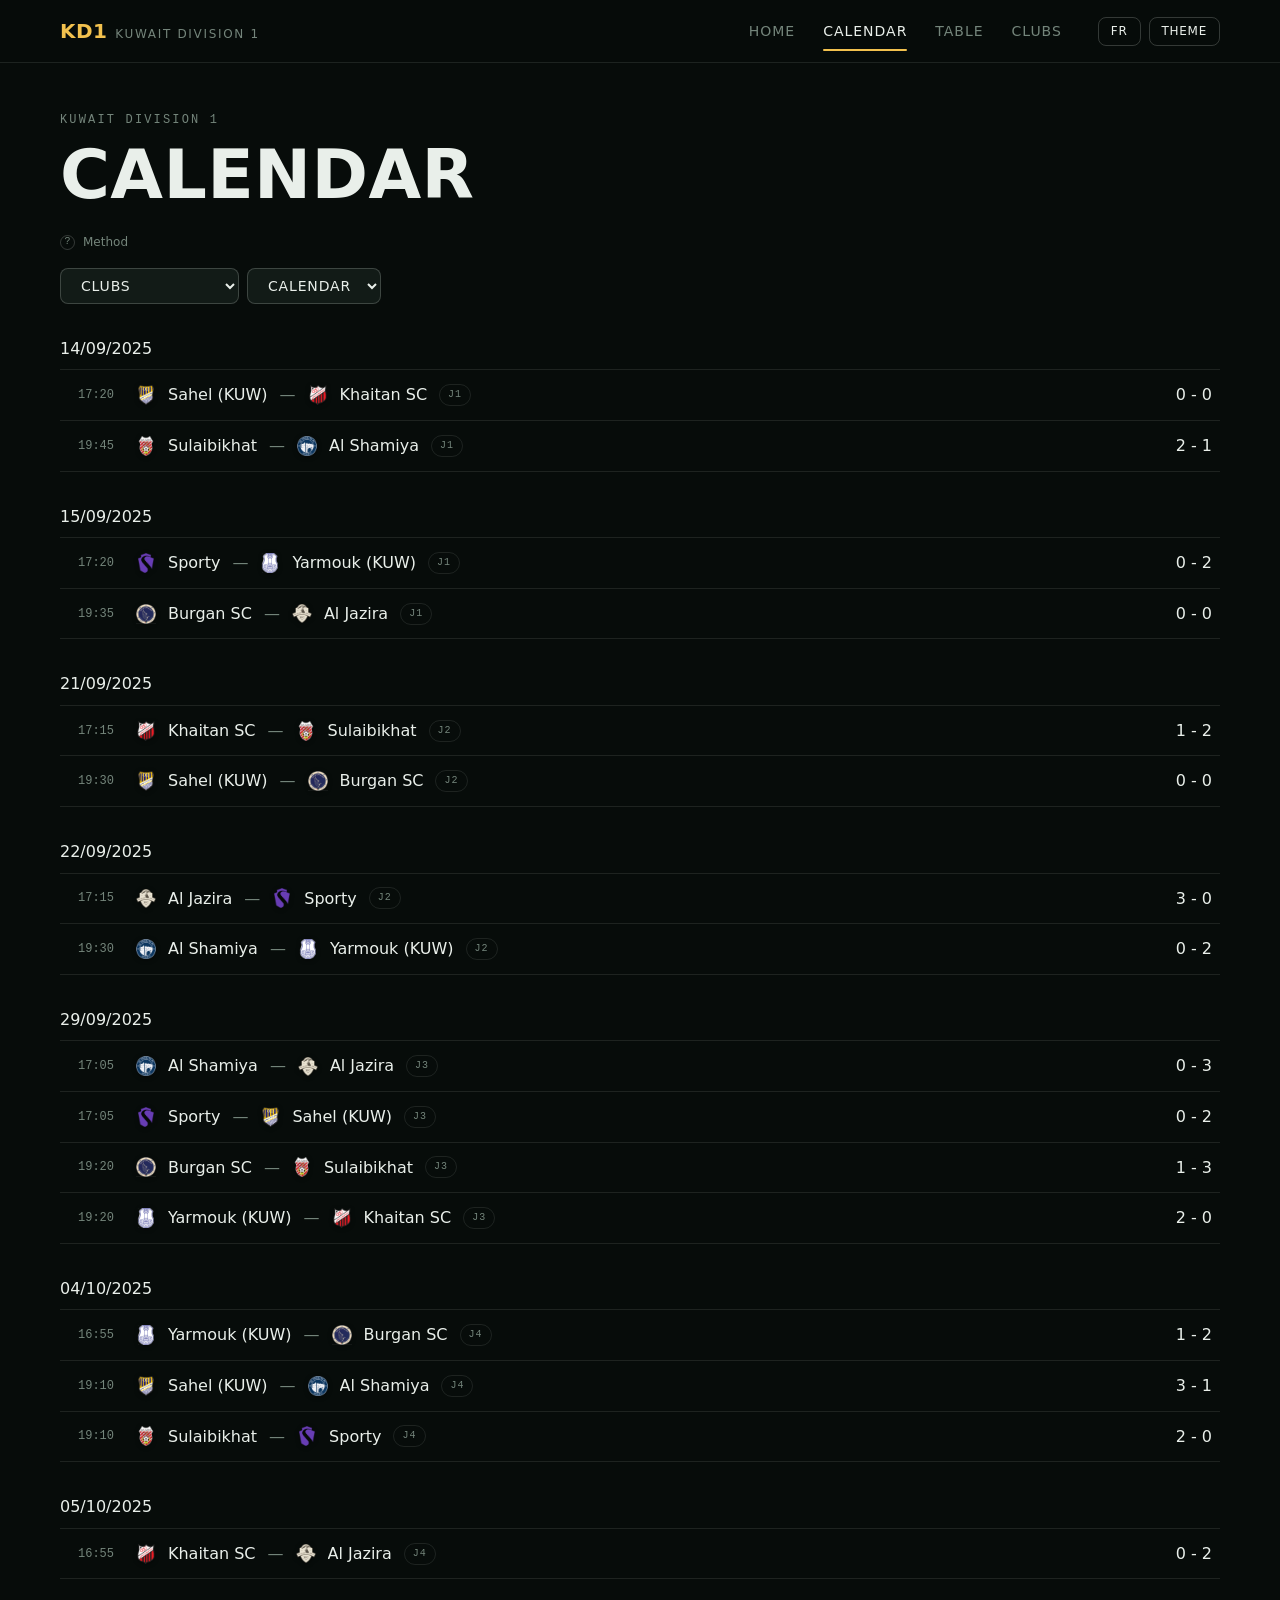
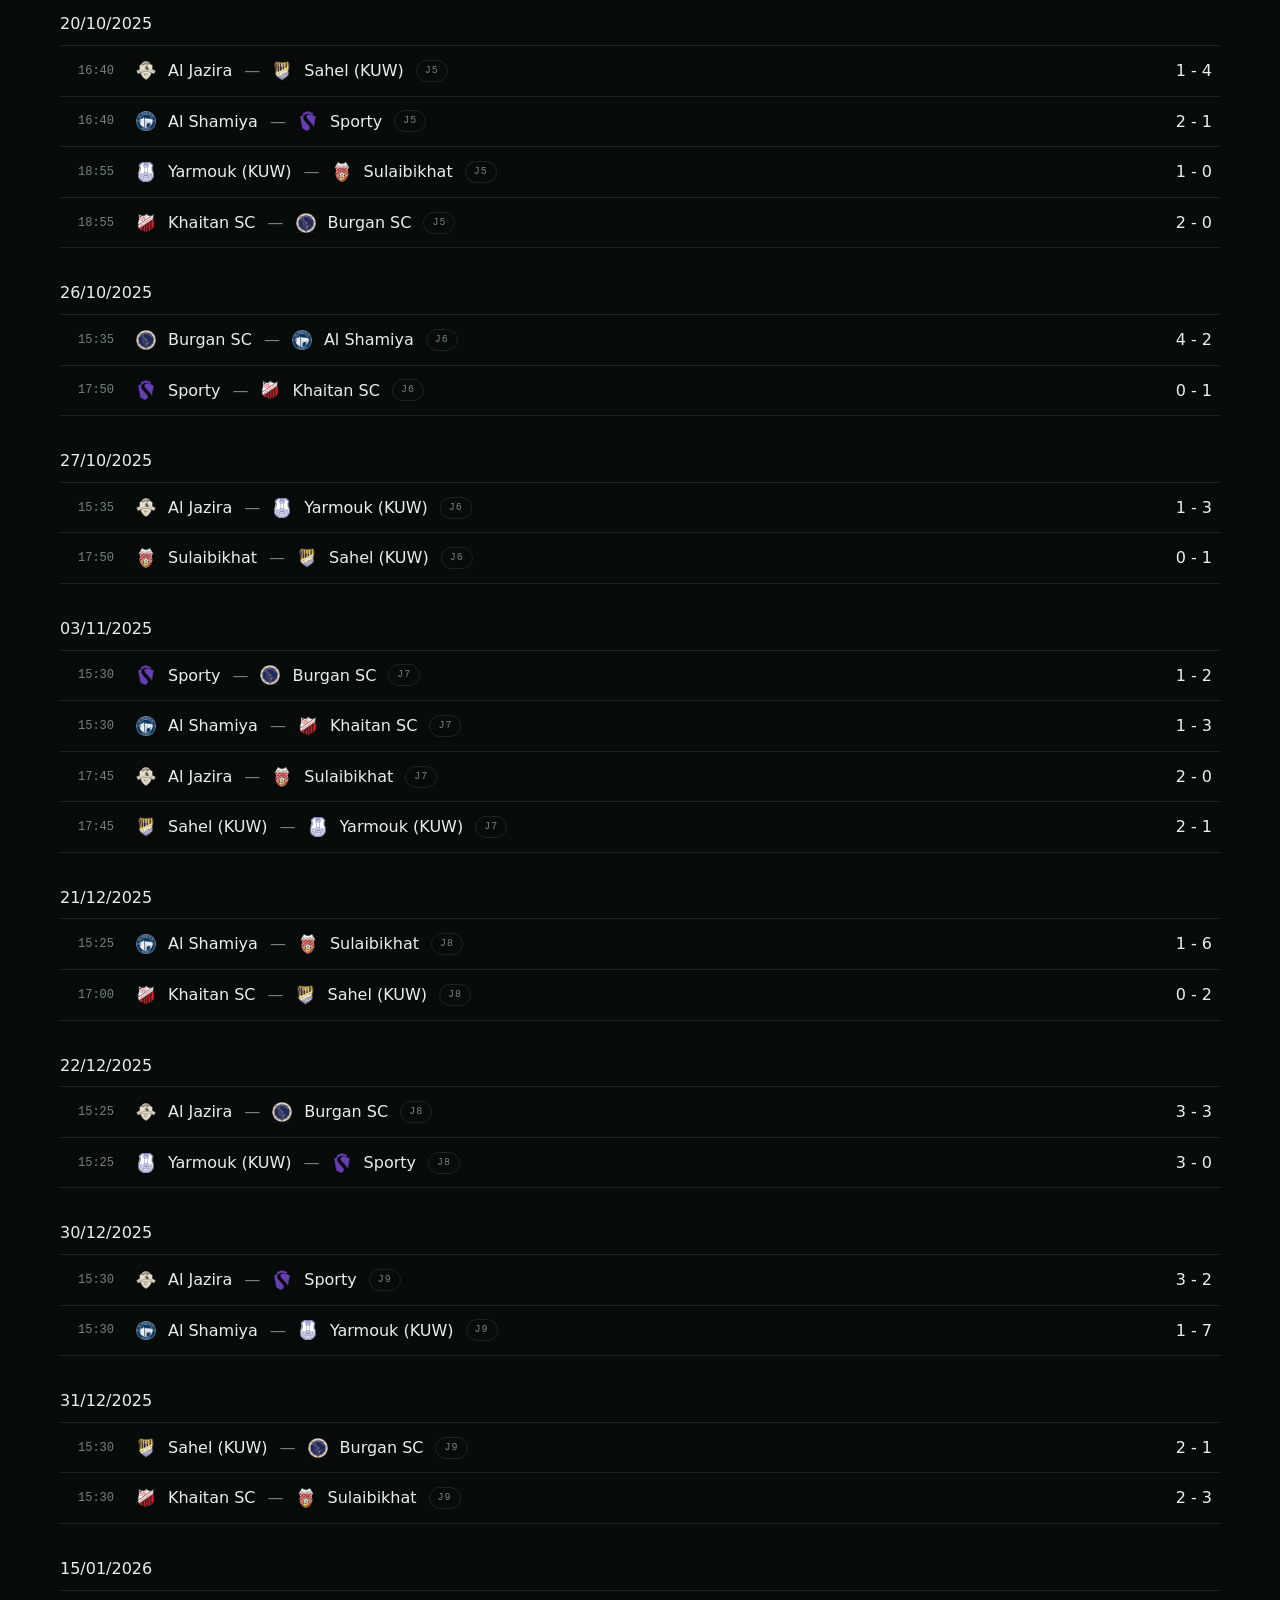
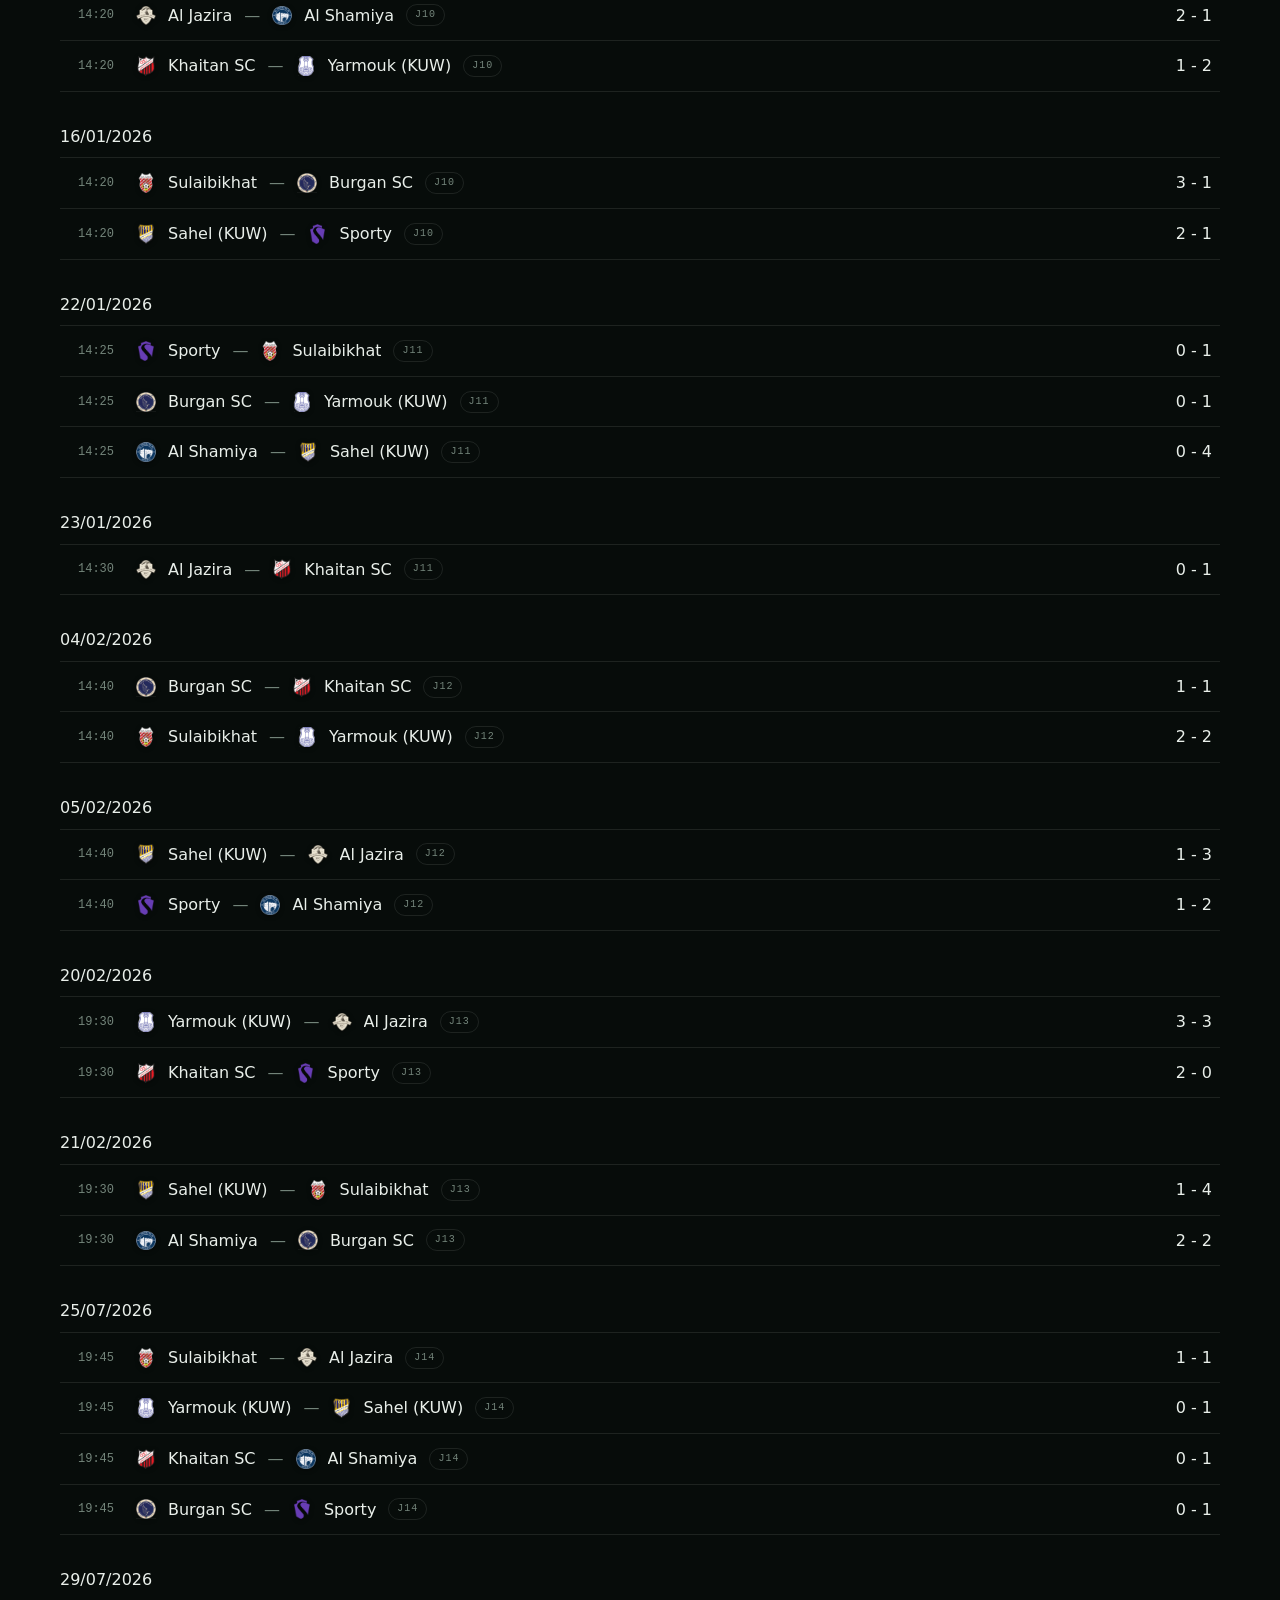
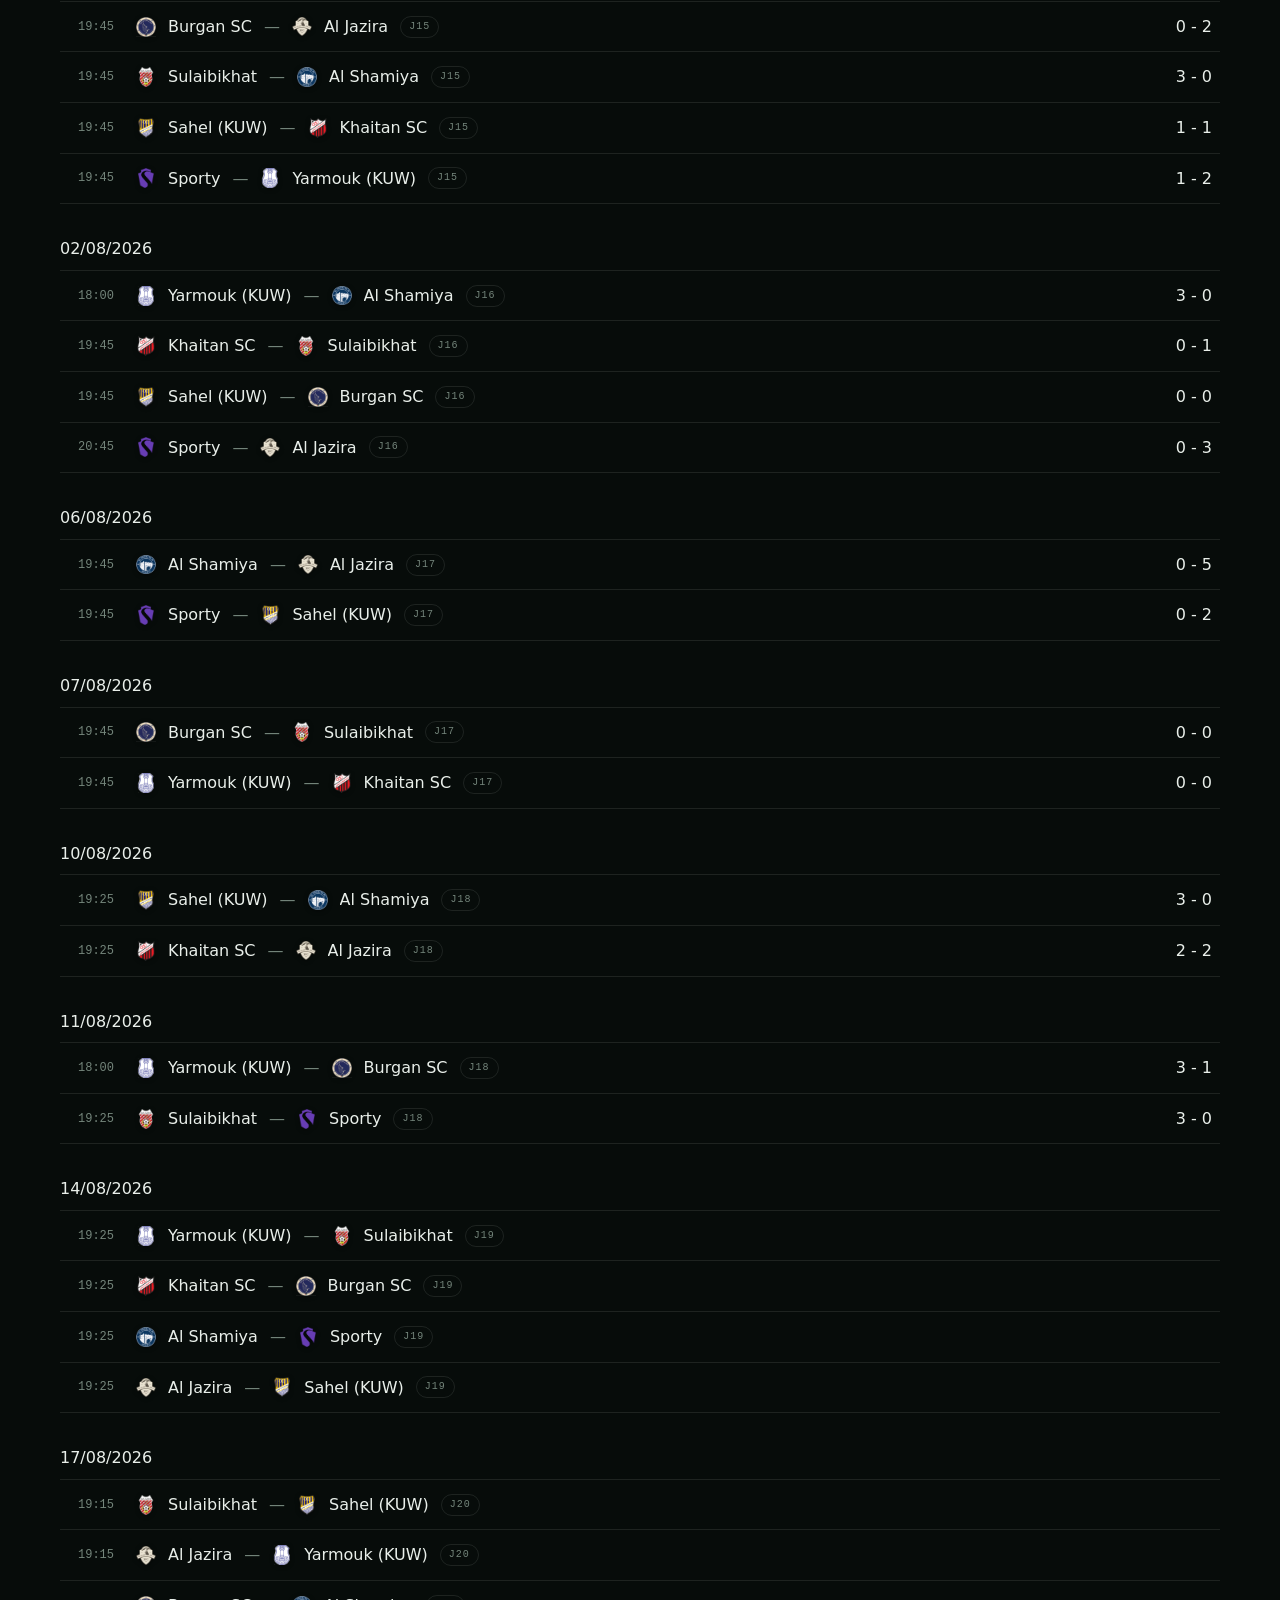
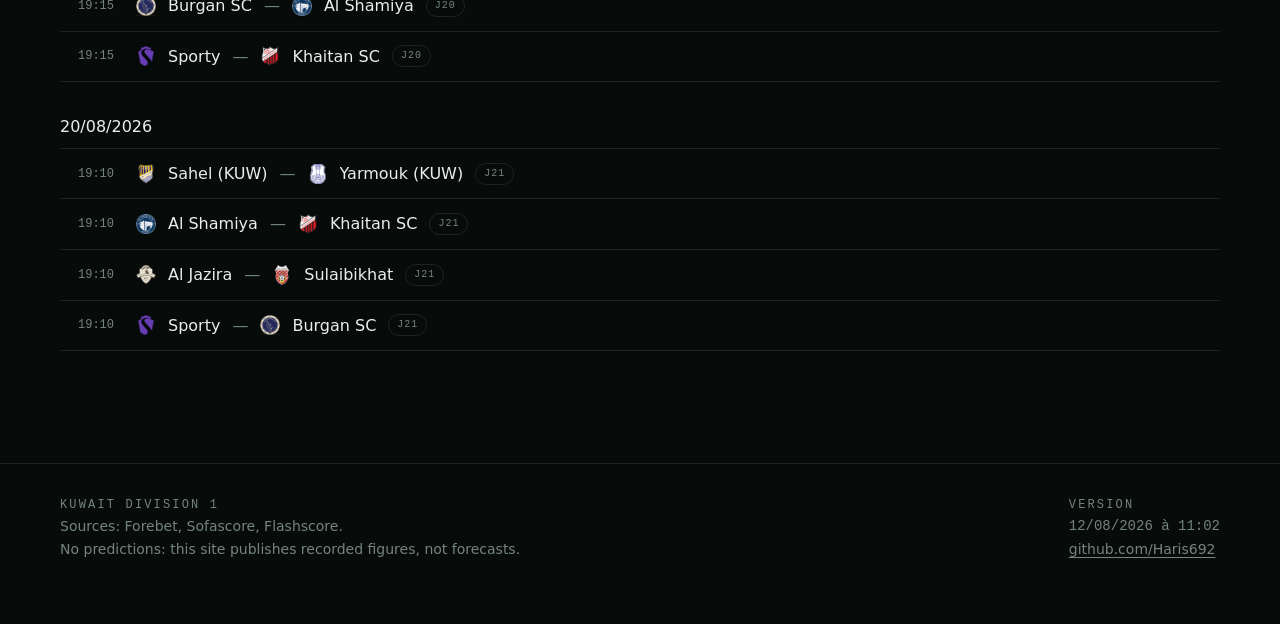
==== commit bd8e5333: "feat(compositions): la feuille de match, quand le club la publie Aucune source automatique n'en publ" ====
--- a/calendrier.html
+++ b/calendrier.html
@@ -10,10 +10,10 @@
 <meta property="og:description" content="Toutes les rencontres de la saison 25/26 de Division 1 koweïtienne, journée par journée.">
 <meta property="og:type" content="website">
 <link rel="icon" href="data:image/svg+xml,<svg xmlns='http://www.w3.org/2000/svg' viewBox='0 0 32 32'><text y='26' font-size='26'>&#9917;</text></svg>">
-<link rel="stylesheet" href="assets/0fb2dc3dbc/css/tokens.css">
-<link rel="stylesheet" href="assets/0fb2dc3dbc/css/base.css">
-<link rel="stylesheet" href="assets/0fb2dc3dbc/css/components.css">
-<link rel="stylesheet" href="assets/0fb2dc3dbc/css/pages.css">
+<link rel="stylesheet" href="assets/5609b68a64/css/tokens.css">
+<link rel="stylesheet" href="assets/5609b68a64/css/base.css">
+<link rel="stylesheet" href="assets/5609b68a64/css/components.css">
+<link rel="stylesheet" href="assets/5609b68a64/css/pages.css">
 <!-- Le thème est posé AVANT le premier rendu : lu depuis le script principal,
      la page clignoterait en sombre puis basculerait en clair. -->
 <script>
@@ -72,7 +72,7 @@
     });
   })();
 </script>
-<script type="module" src="assets/0fb2dc3dbc/js/pages/calendar.js"></script>
+<script type="module" src="assets/5609b68a64/js/pages/calendar.js"></script>
 </head>
 <body>
 <main id="main"></main>
--- a/assets/5609b68a64/css/tokens.css
+++ b/assets/5609b68a64/css/tokens.css
@@ -0,0 +1,113 @@
+/* ============================================================================
+   JETONS — la seule source de vérité pour la couleur, la lettre et l'espace.
+   Aucune valeur brute ailleurs. Si une couleur n'est pas ici, elle n'existe pas.
+
+   DIRECTION : LE STADE À 19 H 25
+   Cette division ne joue qu'en soirée, sous les projecteurs. Le site est donc
+   sombre par défaut, et d'un noir qui tire sur le vert — celui d'une pelouse
+   éclairée de nuit — jamais d'un gris neutre. Un seul accent chaud, la couleur
+   du projecteur, tenu en réserve pour ce qui compte : un score, un direct.
+   ========================================================================= */
+
+:root {
+  color-scheme: dark;
+
+  /* --- surfaces : du plus profond au plus proche ------------------------ */
+  --ink-900: #070c0a;   /* le fond de page, la nuit derrière le stade */
+  --ink-800: #0c1310;   /* les sections */
+  --ink-700: #121b17;   /* les cartes */
+  --ink-600: #18231e;   /* ce qui se pose SUR une carte */
+  --ink-500: #1f2d27;   /* survol */
+
+  --line: rgba(233, 239, 234, 0.10);
+  --line-strong: rgba(233, 239, 234, 0.20);
+
+  /* --- encre : un blanc de projecteur, légèrement verdi --------------- */
+  --text: #e9efea;
+  --text-2: #a3b3aa;
+  --text-3: #74857b;
+
+  /* --- entités : paire validée dataviz, séparation CVD ΔE 26.8 ---------
+     Le domicile est TOUJOURS bleu, l'extérieur TOUJOURS orange. La couleur
+     suit l'équipe, jamais son rang ni son résultat. Ne pas y toucher. */
+  --home: #3987e5;
+  --away: #d95926;
+  --neutral-bar: #74857b;
+
+  /* --- signal ----------------------------------------------------------- */
+  --flood: #f2c14e;     /* le projecteur : score, direct, sélection */
+  --flood-ink: #1a1405; /* ce qu'on écrit SUR le projecteur */
+  --good: #3fbf6a;
+  --warn: #f2a33f;
+  --bad: #ff6b5e;
+  --live: #ff4438;
+
+  /* --- lettre -----------------------------------------------------------
+     Bahnschrift est le DIN livré avec Windows : la lettre des panneaux de
+     signalisation et des tableaux de stade, disponible sans rien télécharger.
+     Le site doit rester servable depuis un dossier, sans CDN. */
+  --display: "Bahnschrift", "DIN Alternate", "Oswald", "Roboto Condensed",
+             "Segoe UI Variable Display", system-ui, sans-serif;
+  --body: system-ui, -apple-system, "Segoe UI", Roboto, sans-serif;
+  --mono: "Cascadia Mono", ui-monospace, Consolas, "SF Mono", monospace;
+
+  /* Échelle fluide : le même rapport du téléphone au grand écran. */
+  --t--1: 0.75rem;
+  --t-0: 0.875rem;
+  --t-1: 1rem;
+  --t-2: clamp(1.05rem, 0.98rem + 0.35vw, 1.25rem);
+  --t-3: clamp(1.3rem, 1.15rem + 0.7vw, 1.75rem);
+  --t-4: clamp(1.75rem, 1.4rem + 1.6vw, 2.75rem);
+  --t-5: clamp(2.4rem, 1.7rem + 3.2vw, 4.5rem);
+  --t-6: clamp(3rem, 1.8rem + 5.6vw, 7rem);
+
+  /* --- espace : une seule progression, pas d'exception ------------------ */
+  --s-1: 4px;   --s-2: 8px;   --s-3: 12px;  --s-4: 16px;
+  --s-5: 24px;  --s-6: 32px;  --s-7: 48px;  --s-8: 64px;  --s-9: 96px;
+
+  --r-1: 4px; --r-2: 8px; --r-3: 12px; --r-4: 20px; --r-full: 999px;
+
+  --page: 1240px;       /* la largeur de lecture */
+  --gutter: clamp(16px, 4vw, 40px);
+
+  /* --- mouvement --------------------------------------------------------
+     Une seule courbe pour tout le site : sortie franche, arrivée posée. */
+  --ease: cubic-bezier(0.2, 0.7, 0.2, 1);
+  --fast: 120ms;
+  --mid: 220ms;
+  --slow: 380ms;
+
+  --lift: 0 1px 2px rgba(0,0,0,.4), 0 8px 24px -12px rgba(0,0,0,.7);
+  --lift-2: 0 2px 4px rgba(0,0,0,.5), 0 20px 48px -20px rgba(0,0,0,.85);
+
+  --z-nav: 100;
+  --z-board: 90;
+  --z-pop: 200;
+}
+
+/* Le clair n'est pas une inversion mécanique : les surfaces se réordonnent
+   (la carte devient plus claire que le fond) et l'ambre s'assombrit pour tenir
+   le contraste sur blanc. */
+:root[data-theme="light"] {
+  color-scheme: light;
+  --ink-900: #eef1ef;
+  --ink-800: #f5f7f5;
+  --ink-700: #ffffff;
+  --ink-600: #f7f9f7;
+  --ink-500: #eef2ef;
+  --line: rgba(11, 15, 13, 0.12);
+  --line-strong: rgba(11, 15, 13, 0.24);
+  --text: #0b0f0d;
+  --text-2: #4c5a52;
+  --text-3: #7b8a81;
+  --home: #2a78d6;
+  --away: #eb6834;
+  --flood: #8a5a00;
+  --flood-ink: #ffffff;
+  --good: #0a8f36;
+  --warn: #9a6200;
+  --bad: #cc3a2e;
+  --live: #d32b1e;
+  --lift: 0 1px 2px rgba(11,15,13,.06), 0 8px 24px -16px rgba(11,15,13,.25);
+  --lift-2: 0 2px 6px rgba(11,15,13,.08), 0 24px 48px -24px rgba(11,15,13,.3);
+}
--- a/assets/5609b68a64/css/base.css
+++ b/assets/5609b68a64/css/base.css
@@ -0,0 +1,114 @@
+/* ============================================================================
+   BASE — remise à zéro, lettre, accessibilité de plancher.
+   Rien de spécifique à un composant ici.
+   ========================================================================= */
+
+*, *::before, *::after { box-sizing: border-box; }
+
+html { -webkit-text-size-adjust: 100%; scroll-behavior: smooth; }
+
+body {
+  margin: 0;
+  background: var(--ink-900);
+  color: var(--text);
+  font: var(--t-1)/1.6 var(--body);
+  /* Un chiffre qui change ne doit jamais déplacer ses voisins : tout le site
+     est en chiffres tabulaires, pas seulement les tableaux. */
+  font-variant-numeric: tabular-nums;
+  -webkit-font-smoothing: antialiased;
+  text-rendering: optimizeLegibility;
+  overflow-x: hidden;
+}
+
+h1, h2, h3, h4 {
+  margin: 0;
+  font-family: var(--display);
+  font-weight: 600;
+  line-height: 1.05;
+  letter-spacing: 0.005em;
+  text-transform: uppercase;
+}
+h1 { font-size: var(--t-5); }
+h2 { font-size: var(--t-3); }
+h3 { font-size: var(--t-2); }
+
+p { margin: 0; }
+
+a { color: inherit; text-decoration: none; }
+a:hover { color: var(--flood); }
+
+img { max-width: 100%; display: block; }
+
+button, input, select, textarea { font: inherit; color: inherit; }
+button { background: none; border: 0; padding: 0; cursor: pointer; }
+
+/* Le focus doit être visible partout, et de la même façon partout : c'est le
+   seul repère de quelqu'un qui navigue au clavier. Une seule règle globale
+   vaut mieux que trente règles par composant qui finissent par diverger. */
+:focus-visible {
+  outline: 2px solid var(--flood);
+  outline-offset: 2px;
+  border-radius: var(--r-1);
+}
+:focus:not(:focus-visible) { outline: none; }
+
+/* Le lien d'évitement : premier élément tabulable de chaque page. */
+.skip {
+  position: absolute; left: var(--s-4); top: -100px;
+  background: var(--flood); color: var(--flood-ink);
+  padding: var(--s-3) var(--s-4); border-radius: var(--r-2);
+  font-family: var(--display); text-transform: uppercase;
+  z-index: var(--z-pop); transition: top var(--fast) var(--ease);
+}
+.skip:focus { top: var(--s-4); color: var(--flood-ink); }
+
+/* Réservé aux lecteurs d'écran : jamais utilisé pour cacher du décor. */
+.sr {
+  position: absolute; width: 1px; height: 1px; padding: 0; margin: -1px;
+  overflow: hidden; clip: rect(0 0 0 0); white-space: nowrap; border: 0;
+}
+
+::selection { background: var(--flood); color: var(--flood-ink); }
+
+/* Les barres de défilement des rails : discrètes, mais présentes — une zone
+   qui défile doit le dire. */
+.scroller { scrollbar-width: thin; scrollbar-color: var(--line-strong) transparent; }
+.scroller::-webkit-scrollbar { height: 6px; }
+.scroller::-webkit-scrollbar-track { background: transparent; }
+.scroller::-webkit-scrollbar-thumb {
+  background: var(--line-strong); border-radius: var(--r-full);
+}
+
+/* --- mise en page ---------------------------------------------------- */
+.page { width: min(var(--page), 100%); margin-inline: auto; padding-inline: var(--gutter); }
+.section { padding-block: var(--s-7); }
+.stack > * + * { margin-top: var(--s-4); }
+
+/* --- utilitaires de texte --------------------------------------------- */
+.eyebrow {
+  font-family: var(--mono); font-size: var(--t--1);
+  letter-spacing: 0.18em; text-transform: uppercase; color: var(--text-3);
+}
+.lede { color: var(--text-2); font-size: var(--t-1); max-width: 62ch; }
+.muted { color: var(--text-3); }
+.num { font-family: var(--display); font-variant-numeric: tabular-nums; }
+.mono { font-family: var(--mono); }
+.truncate { overflow: hidden; text-overflow: ellipsis; white-space: nowrap; }
+
+/* --- mouvement --------------------------------------------------------
+   Une seule entrée de page, jamais d'animation sur les données elles-mêmes :
+   un chiffre qui apparaît en fondu se lit moins vite. */
+@keyframes rise { from { opacity: 0; transform: translateY(10px); } }
+main { animation: rise var(--slow) var(--ease) both; }
+
+@keyframes pulse { 50% { opacity: 0.3; } }
+
+@media (prefers-reduced-motion: reduce) {
+  html { scroll-behavior: auto; }
+  *, *::before, *::after {
+    animation-duration: 0.01ms !important;
+    animation-iteration-count: 1 !important;
+    transition-duration: 0.01ms !important;
+    scroll-behavior: auto !important;
+  }
+}
--- a/assets/5609b68a64/css/components.css
+++ b/assets/5609b68a64/css/components.css
@@ -0,0 +1,323 @@
+/* ============================================================================
+   COMPOSANTS — tout ce qui se répète d'une page à l'autre.
+   Un composant = une classe racine. Pas de style contextuel « ce bouton mais
+   dans cette page » : c'est ce qui fait diverger deux pages avec le temps.
+   ========================================================================= */
+
+/* ---------------------------------------------------------------- barre haute
+   Elle ne bouge jamais, sur les six pages, et elle dit toujours où on est.
+   C'est le seul repère stable quand on navigue de match en club en classement. */
+.nav {
+  position: sticky; top: 0; z-index: var(--z-nav);
+  background: color-mix(in srgb, var(--ink-900) 88%, transparent);
+  backdrop-filter: blur(14px) saturate(140%);
+  border-bottom: 1px solid var(--line);
+}
+.nav__in {
+  width: min(var(--page), 100%); margin-inline: auto;
+  padding: var(--s-3) var(--gutter);
+  display: flex; align-items: center; gap: var(--s-5);
+}
+.brand {
+  display: flex; align-items: baseline; gap: var(--s-2);
+  font-family: var(--display); text-transform: uppercase;
+  letter-spacing: 0.02em; font-size: var(--t-2); white-space: nowrap;
+}
+.brand b { color: var(--flood); font-weight: 600; }
+.brand span { font-size: var(--t--1); color: var(--text-3); letter-spacing: 0.14em; }
+
+.nav__links { display: flex; gap: var(--s-1); margin-inline-start: auto; }
+.nav__link {
+  font-family: var(--display); font-size: var(--t-0);
+  text-transform: uppercase; letter-spacing: 0.07em;
+  color: var(--text-3); padding: var(--s-2) var(--s-3);
+  border-radius: var(--r-2); position: relative;
+  transition: color var(--fast) var(--ease), background var(--fast) var(--ease);
+}
+.nav__link:hover { color: var(--text); background: var(--ink-700); }
+.nav__link[aria-current="page"] { color: var(--text); }
+.nav__link[aria-current="page"]::after {
+  content: ""; position: absolute; left: var(--s-3); right: var(--s-3);
+  bottom: -1px; height: 2px; background: var(--flood); border-radius: 2px;
+}
+.nav__tools { display: flex; gap: var(--s-2); align-items: center; }
+
+/* Sous 900 px les liens passent sous la marque et défilent latéralement :
+   un menu à tiroir cacherait la navigation d'un site qui n'a que six pages. */
+@media (max-width: 900px) {
+  .nav__in { flex-wrap: wrap; gap: var(--s-3); }
+  .nav__links {
+    order: 3; width: 100%; margin-inline-start: 0;
+    overflow-x: auto; padding-bottom: var(--s-1);
+  }
+  .nav__tools { margin-inline-start: auto; }
+}
+
+/* --------------------------------------------------------------- commandes */
+.btn {
+  display: inline-flex; align-items: center; gap: var(--s-2);
+  font-family: var(--display); font-size: var(--t-0);
+  text-transform: uppercase; letter-spacing: 0.06em;
+  padding: var(--s-2) var(--s-4); border-radius: var(--r-2);
+  border: 1px solid var(--line-strong); color: var(--text);
+  background: var(--ink-700);
+  transition: background var(--fast) var(--ease), border-color var(--fast) var(--ease),
+              transform var(--fast) var(--ease);
+}
+.btn:hover { background: var(--ink-500); border-color: var(--text-3); color: var(--text); }
+.btn:active { transform: translateY(1px); }
+.btn--primary {
+  background: var(--flood); color: var(--flood-ink); border-color: var(--flood);
+}
+.btn--primary:hover { background: var(--flood); color: var(--flood-ink); filter: brightness(1.08); }
+.btn--ghost { background: none; }
+.btn--sm { padding: var(--s-1) var(--s-3); font-size: var(--t--1); }
+.btn[aria-busy="true"] { opacity: 0.6; cursor: progress; }
+
+select.btn { padding-inline-end: var(--s-3); }
+
+/* ------------------------------------------------------------------- carte */
+.card {
+  background: var(--ink-700); border: 1px solid var(--line);
+  border-radius: var(--r-3); padding: var(--s-5);
+}
+.card__head {
+  display: flex; align-items: baseline; gap: var(--s-3);
+  flex-wrap: wrap; margin-bottom: var(--s-4);
+}
+.card__head h2, .card__head h3 { font-size: var(--t-2); }
+
+/* La note de méthode : chaque bloc dit ce qu'il sait, d'où ça vient et ce qui
+   manque — mais seulement quand on le demande. Déplié partout, ce serait plus
+   de commentaire que de données. */
+.note { margin-top: var(--s-3); }
+.note > summary {
+  display: inline-flex; align-items: center; gap: var(--s-2);
+  font-size: var(--t--1); color: var(--text-3); cursor: pointer;
+  list-style: none; width: max-content;
+}
+.note > summary::-webkit-details-marker { display: none; }
+.note > summary::before {
+  content: "?"; font-family: var(--mono); font-size: 10px; line-height: 1;
+  width: 15px; height: 15px; border: 1px solid var(--line-strong);
+  border-radius: var(--r-full); display: grid; place-items: center;
+}
+.note > summary:hover { color: var(--text-2); }
+.note p { margin-top: var(--s-2); font-size: var(--t-0); color: var(--text-2); max-width: 66ch; }
+
+/* ------------------------------------------------------------------ écusson */
+.crest {
+  width: 28px; height: 28px; object-fit: contain; flex: none;
+  filter: drop-shadow(0 1px 2px rgba(0,0,0,.5));
+}
+.crest--lg { width: 44px; height: 44px; }
+.crest--xl { width: clamp(56px, 9vw, 96px); height: clamp(56px, 9vw, 96px); }
+.crest--sm { width: 20px; height: 20px; }
+/* Un club sans écusson récupéré garde sa place : une pastille à ses initiales
+   plutôt qu'un trou dans l'alignement. */
+.crest--none {
+  display: grid; place-items: center; border-radius: var(--r-full);
+  background: var(--ink-600); color: var(--text-3);
+  font-family: var(--display); font-size: var(--t--1);
+}
+
+.team-chip { display: inline-flex; align-items: center; gap: var(--s-2); min-width: 0; }
+.team-chip__name { font-weight: 600; }
+
+/* ------------------------------------------------------------------ pastille */
+.badge {
+  display: inline-flex; align-items: center; gap: var(--s-1);
+  font-family: var(--mono); font-size: 10px; letter-spacing: 0.1em;
+  text-transform: uppercase; color: var(--text-3);
+  border: 1px solid var(--line); border-radius: var(--r-full);
+  padding: 2px var(--s-2); white-space: nowrap;
+}
+.badge--flood { color: var(--flood); border-color: var(--flood); }
+/* Donnée venue du club lui-même, pas d'une source collectée. Discret : c'est
+   une mention d'origine, pas une distinction. */
+.badge--club { color: var(--text-2); border-color: var(--line); }
+.badge--live { color: var(--live); border-color: var(--live); }
+.badge--live::before {
+  content: ""; width: 6px; height: 6px; border-radius: 50%;
+  background: var(--live); animation: pulse 1.6s ease-in-out infinite;
+}
+.badge--solid { background: var(--ink-600); border-color: transparent; color: var(--text-2); }
+
+/* Le marqueur « en cours » : il se pose au-dessus de l'heure, clignote en
+   rouge, et ne ressemble à aucune autre pastille du site — c'est le seul
+   élément qui change tout seul, il a le droit d'attirer l'œil.
+   Le clignotement s'arrête si la personne a demandé moins d'animations : c'est
+   le rouge qui porte l'information, le battement n'est qu'un renfort. */
+.live-mark {
+  display: inline-flex; align-items: center; gap: 5px;
+  font-family: var(--mono); font-size: var(--t--1);
+  letter-spacing: 0.16em; text-transform: uppercase;
+  color: var(--live); animation: blink 1.3s ease-in-out infinite;
+  cursor: help;
+}
+.live-mark__dot {
+  width: 7px; height: 7px; border-radius: 50%; background: var(--live);
+  box-shadow: 0 0 0 3px color-mix(in srgb, var(--live) 22%, transparent);
+}
+@keyframes blink { 50% { opacity: 0.28; } }
+
+/* Le marqueur se pose au-dessus de l'heure et reste centré sur elle. Sans
+   marqueur, l'empilement ne laisse aucune place vide : l'heure d'une rencontre
+   à venir garde exactement la hauteur du score de sa voisine. */
+.kick-stack {
+  display: inline-flex; flex-direction: column; align-items: center;
+  gap: 2px; line-height: 1;
+}
+
+.dot { width: 9px; height: 9px; border-radius: 50%; flex: none; display: inline-block; }
+.dot--home { background: var(--home); }
+.dot--away { background: var(--away); }
+
+/* ------------------------------------------------------------- rail (Netflix)
+   Une rangée qui défile latéralement, avec accroche. C'est le seul emprunt
+   assumé aux plateformes vidéo, et il tient parce qu'on a de quoi la remplir :
+   84 rencontres, 8 clubs, 50 buteurs. Un rail de trois cartes serait ridicule —
+   les composants qui n'ont pas assez de contenu passent en grille. */
+.rail { position: relative; }
+.rail__head {
+  display: flex; align-items: baseline; gap: var(--s-3);
+  margin-bottom: var(--s-4); padding-inline: var(--gutter);
+}
+.rail__head h2 { font-size: var(--t-3); }
+.rail__more { margin-inline-start: auto; font-size: var(--t-0); color: var(--text-3); }
+.rail__more:hover { color: var(--flood); }
+.rail__track {
+  display: flex; gap: var(--s-4); overflow-x: auto; overscroll-behavior-x: contain;
+  scroll-snap-type: x proximity; padding: var(--s-1) var(--gutter) var(--s-5);
+}
+.rail__track > * { scroll-snap-align: start; flex: none; }
+/* Les flèches ne remplacent pas le défilement, elles le rendent visible à la
+   souris. Cachées au clavier et au tactile, qui ont déjà mieux. */
+.rail__arrow {
+  position: absolute; top: 50%; translate: 0 -30%;
+  width: 40px; height: 64px; display: none; place-items: center;
+  background: color-mix(in srgb, var(--ink-900) 82%, transparent);
+  border: 1px solid var(--line); border-radius: var(--r-2);
+  color: var(--text); font-size: var(--t-2); z-index: 2;
+  transition: background var(--fast) var(--ease);
+}
+.rail__arrow:hover { background: var(--ink-600); }
+.rail__arrow[hidden] { display: none; }
+.rail__arrow--prev { left: 4px; }
+.rail__arrow--next { right: 4px; }
+@media (hover: hover) and (min-width: 900px) { .rail__arrow { display: grid; } }
+
+/* --------------------------------------------------------- carte rencontre */
+.fixture {
+  width: 280px; background: var(--ink-700); border: 1px solid var(--line);
+  border-radius: var(--r-3); padding: var(--s-4); display: block;
+  transition: transform var(--mid) var(--ease), border-color var(--mid) var(--ease),
+              box-shadow var(--mid) var(--ease), background var(--mid) var(--ease);
+}
+.fixture:hover, .fixture:focus-visible {
+  transform: translateY(-3px); border-color: var(--line-strong);
+  box-shadow: var(--lift-2); background: var(--ink-600); color: var(--text);
+}
+.fixture__top {
+  display: flex; align-items: center; gap: var(--s-2);
+  margin-bottom: var(--s-4); font-size: var(--t--1); color: var(--text-3);
+}
+.fixture__side {
+  display: flex; align-items: center; gap: var(--s-3); padding-block: var(--s-1);
+}
+.fixture__side .name { flex: 1; min-width: 0; font-weight: 600; }
+.fixture__side .score {
+  font-family: var(--display); font-size: var(--t-2); min-width: 1.4ch; text-align: right;
+}
+/* Le perdant s'efface d'un cran : on lit le résultat sans lire les chiffres. */
+.fixture__side--lost { color: var(--text-3); }
+.fixture__side--lost .score { color: var(--text-3); }
+.fixture__foot {
+  margin-top: var(--s-3); padding-top: var(--s-3); border-top: 1px solid var(--line);
+  font-size: var(--t--1); color: var(--text-3);
+  display: flex; align-items: center; gap: var(--s-2);
+}
+.fixture__kick { font-family: var(--display); font-size: var(--t-3); color: var(--text-2); }
+
+/* ------------------------------------------------------------- carte club */
+.club {
+  width: 200px; border-radius: var(--r-3); border: 1px solid var(--line);
+  background: var(--ink-700); padding: var(--s-5) var(--s-4);
+  display: grid; justify-items: center; gap: var(--s-3); text-align: center;
+  transition: transform var(--mid) var(--ease), box-shadow var(--mid) var(--ease),
+              border-color var(--mid) var(--ease);
+  position: relative; overflow: hidden;
+}
+/* La couleur du club ne teinte que ce voile, jamais un graphique : deux clubs
+   peuvent partager une teinte, et une couleur de club peut être blanche. */
+.club::before {
+  content: ""; position: absolute; inset: 0 0 auto; height: 3px;
+  background: var(--club, var(--line-strong));
+}
+.club:hover, .club:focus-visible {
+  transform: translateY(-4px); box-shadow: var(--lift-2);
+  border-color: var(--line-strong); color: var(--text);
+}
+.club__name { font-family: var(--display); font-size: var(--t-1); text-transform: uppercase; }
+.club__meta { font-size: var(--t--1); color: var(--text-3); }
+
+/* ------------------------------------------------------------------ tableau */
+.table { width: 100%; border-collapse: collapse; font-size: var(--t-0); }
+.table th {
+  text-align: left; font-family: var(--mono); font-size: 10px;
+  letter-spacing: 0.14em; text-transform: uppercase; color: var(--text-3);
+  font-weight: 400; padding: var(--s-2) var(--s-3); border-bottom: 1px solid var(--line-strong);
+}
+.table td { padding: var(--s-3); border-bottom: 1px solid var(--line); }
+.table tbody tr { transition: background var(--fast) var(--ease); }
+.table tbody tr:hover { background: var(--ink-600); }
+.table .n { text-align: right; font-variant-numeric: tabular-nums; }
+.table .rank { color: var(--text-3); width: 2.5ch; text-align: right; font-family: var(--display); }
+.table__wrap { overflow-x: auto; }
+
+/* Les places qui comptent, marquées à gauche plutôt que par une couleur de
+   fond : le classement reste lisible en noir et blanc. */
+.table tr[data-zone="up"] td:first-child { box-shadow: inset 3px 0 0 var(--good); }
+.table tr[data-zone="down"] td:first-child { box-shadow: inset 3px 0 0 var(--bad); }
+.table tr[data-highlight] td { background: color-mix(in srgb, var(--flood) 10%, transparent); }
+
+/* ------------------------------------------------------------- barre comparée */
+.h2h { display: grid; grid-template-columns: 4.5ch 1fr minmax(9ch, auto) 1fr 4.5ch; gap: var(--s-2) var(--s-3); align-items: center; }
+.h2h__label { text-align: center; font-size: var(--t--1); color: var(--text-2); }
+.h2h__bar { height: 8px; border-radius: var(--r-full); background: var(--ink-600); overflow: hidden; display: flex; }
+.h2h__bar--home { justify-content: flex-end; }
+.h2h__fill { height: 100%; border-radius: var(--r-full); }
+.h2h__fill--home { background: var(--home); }
+.h2h__fill--away { background: var(--away); }
+.h2h__v { font-family: var(--display); font-size: var(--t-0); }
+.h2h__v--l { text-align: right; }
+.h2h__group {
+  grid-column: 1 / -1; margin-top: var(--s-4); font-family: var(--mono);
+  font-size: 10px; letter-spacing: 0.14em; text-transform: uppercase; color: var(--text-3);
+}
+
+/* -------------------------------------------------------------- états vides */
+.empty {
+  display: grid; gap: var(--s-3); justify-items: start;
+  padding: var(--s-6); border: 1px dashed var(--line-strong);
+  border-radius: var(--r-3); color: var(--text-2);
+}
+.empty h3 { font-size: var(--t-2); color: var(--text); }
+
+/* Le squelette : ce qui s'affiche pendant que les données arrivent. Il a la
+   FORME du contenu attendu, pas une roue qui tourne — la page ne doit pas
+   sauter quand les vraies valeurs se posent. */
+.skel {
+  background: linear-gradient(90deg, var(--ink-700), var(--ink-600), var(--ink-700));
+  background-size: 200% 100%; border-radius: var(--r-2);
+  animation: shimmer 1.4s linear infinite;
+}
+@keyframes shimmer { to { background-position: -200% 0; } }
+
+/* -------------------------------------------------------------------- pied */
+.foot {
+  border-top: 1px solid var(--line); margin-top: var(--s-8);
+  padding-block: var(--s-6) var(--s-8); color: var(--text-3); font-size: var(--t-0);
+}
+.foot__grid { display: flex; flex-wrap: wrap; gap: var(--s-5); justify-content: space-between; }
+.foot a { text-decoration: underline; text-underline-offset: 3px; }
--- a/assets/5609b68a64/css/pages.css
+++ b/assets/5609b68a64/css/pages.css
@@ -0,0 +1,287 @@
+/* ============================================================================
+   PAGES — ce qui n'existe qu'à un endroit. Tout ce qui se répète est dans
+   components.css ; si un bloc d'ici commence à servir deux fois, il déménage.
+   ========================================================================= */
+
+/* ------------------------------------------------------------------ la une
+   L'ouverture du site. Ce que voit un club koweïtien à la première seconde :
+   une rencontre, en grand, avec son score. Pas un tableau de bord. */
+.hero {
+  position: relative; overflow: hidden;
+  border-bottom: 1px solid var(--line);
+  padding-block: clamp(var(--s-6), 7vw, var(--s-9));
+}
+/* Deux halos aux couleurs des deux camps, très dilués : l'ambiance d'un stade
+   éclairé, sans jamais teinter un chiffre. */
+.hero::before, .hero::after {
+  content: ""; position: absolute; inset-block: -40%; width: 60%;
+  filter: blur(90px); opacity: 0.5; pointer-events: none;
+}
+.hero::before { left: -15%; background: radial-gradient(circle, var(--home), transparent 62%); }
+.hero::after { right: -15%; background: radial-gradient(circle, var(--away), transparent 62%); }
+/* Sur fond clair, la même opacité vire au pastel et affaiblit le texte :
+   les halos se retirent nettement. */
+:root[data-theme="light"] .hero::before,
+:root[data-theme="light"] .hero::after { opacity: 0.22; }
+:root[data-theme="light"] .club-hero::before { opacity: 0.2; }
+.hero__in { position: relative; }
+.hero__meta { display: flex; flex-wrap: wrap; gap: var(--s-3); align-items: center; margin-bottom: var(--s-5); }
+.hero__grid {
+  display: grid; grid-template-columns: 1fr auto 1fr;
+  align-items: center; gap: clamp(var(--s-3), 3vw, var(--s-7));
+}
+.hero__team { display: grid; justify-items: center; gap: var(--s-3); text-align: center; min-width: 0; }
+.hero__name {
+  font-family: var(--display); font-size: var(--t-4); text-transform: uppercase;
+  line-height: 1; overflow-wrap: anywhere;
+}
+.hero__rank { font-size: var(--t--1); color: var(--text-2); }
+.hero__score {
+  font-family: var(--display); font-size: var(--t-6); line-height: 0.9;
+  color: var(--flood); white-space: nowrap; letter-spacing: 0.01em;
+}
+.hero__score .sep { color: var(--text-3); margin-inline: 0.12em; }
+.hero__kick { font-family: var(--display); font-size: var(--t-4); color: var(--text-2); }
+.hero__cta { margin-top: var(--s-6); display: flex; flex-wrap: wrap; gap: var(--s-3); }
+.hero__line {
+  margin-top: var(--s-5); display: flex; flex-wrap: wrap; gap: var(--s-2) var(--s-4);
+  font-size: var(--t-0); color: var(--text-2);
+}
+.hero__line b { color: var(--text); font-weight: 600; }
+@media (max-width: 700px) {
+  .hero__name { font-size: var(--t-2); }
+  .hero__grid { gap: var(--s-2); }
+}
+
+/* Plusieurs rencontres à la une — le cas normal : une journée de cette division
+   se joue en deux à quatre matchs le même soir. Chacune garde un panneau
+   entier, cliquable d'un bout à l'autre. Aucune n'est reléguée derrière une
+   autre : elles ont toutes eu lieu ce soir-là. */
+.hero__matches {
+  display: grid; gap: var(--s-4);
+  grid-template-columns: repeat(auto-fit, minmax(320px, 1fr));
+}
+.hmatch {
+  display: block; padding: var(--s-4) var(--s-5);
+  background: color-mix(in srgb, var(--ink-700) 72%, transparent);
+  backdrop-filter: blur(6px);
+  border: 1px solid var(--line); border-radius: var(--r-3);
+  transition: transform var(--mid) var(--ease), border-color var(--mid) var(--ease),
+              box-shadow var(--mid) var(--ease);
+}
+a.hmatch:hover, a.hmatch:focus-visible {
+  transform: translateY(-3px); border-color: var(--line-strong);
+  box-shadow: var(--lift-2); color: var(--text);
+}
+.hmatch__top {
+  display: flex; align-items: center; gap: var(--s-2);
+  font-size: var(--t--1); color: var(--text-3); margin-bottom: var(--s-3);
+}
+.hmatch__grid {
+  display: grid; grid-template-columns: 1fr auto 1fr;
+  align-items: center; gap: var(--s-3);
+}
+.hmatch__side { display: grid; justify-items: center; gap: var(--s-2); min-width: 0; text-align: center; }
+.hmatch__name {
+  font-family: var(--display); font-size: var(--t-1); text-transform: uppercase;
+  line-height: 1.1; overflow-wrap: anywhere;
+}
+.hmatch__score { font-family: var(--display); font-size: var(--t-4); color: var(--flood); white-space: nowrap; }
+.hmatch__score .sep { color: var(--text-3); margin-inline: 0.1em; }
+.hmatch__kick { font-family: var(--display); font-size: var(--t-3); color: var(--text-2); }
+.hmatch__line {
+  margin-top: var(--s-3); padding-top: var(--s-3); border-top: 1px solid var(--line);
+  display: flex; flex-wrap: wrap; gap: var(--s-1) var(--s-3);
+  font-size: var(--t--1); color: var(--text-2);
+}
+.hmatch__line b { color: var(--text); font-weight: 600; }
+
+/* ------------------------------------------------------------------ chiffres */
+.stats-strip {
+  display: grid; grid-template-columns: repeat(auto-fit, minmax(150px, 1fr));
+  gap: var(--s-4);
+}
+.stat {
+  background: var(--ink-700); border: 1px solid var(--line);
+  border-radius: var(--r-3); padding: var(--s-4) var(--s-5);
+}
+.stat__v { font-size: var(--t-4); line-height: 1; }
+.stat__l { font-size: var(--t--1); color: var(--text-2); margin-top: var(--s-2); }
+.stat__n { font-size: var(--t--1); color: var(--text-3); }
+
+.grid-cards {
+  display: grid; gap: var(--s-4);
+  grid-template-columns: repeat(auto-fill, minmax(200px, 1fr));
+}
+.grid-cards > * { width: auto; }
+
+.scorer { display: flex; align-items: center; gap: var(--s-3); }
+.scorer__g { font-size: var(--t-4); line-height: 1; color: var(--flood); }
+.scorer__n { font-weight: 600; }
+
+/* ----------------------------------------------------------- page rencontre */
+.board {
+  position: sticky; top: 57px; z-index: var(--z-board);
+  background: var(--ink-900); border-bottom: 1px solid var(--line);
+  box-shadow: 0 10px 20px -18px rgba(0,0,0,.9);
+}
+.board__in { padding-block: var(--s-3); }
+.board__line { display: grid; grid-template-columns: 1fr auto 1fr; align-items: center; gap: var(--s-4); }
+.board__team { display: flex; align-items: center; gap: var(--s-3); min-width: 0; }
+.board__team--away { flex-direction: row-reverse; text-align: right; }
+.board__name { font-family: var(--display); font-size: var(--t-2); text-transform: uppercase; }
+.board__score { font-family: var(--display); font-size: var(--t-4); color: var(--flood); white-space: nowrap; }
+.board__score .sep { color: var(--text-3); margin-inline: 0.1em; }
+.board__meta { margin-top: var(--s-2); display: flex; flex-wrap: wrap; gap: var(--s-2) var(--s-4); font-size: var(--t--1); color: var(--text-3); }
+@media (max-width: 640px) { .board { top: 106px; } .board__name { font-size: var(--t-0); } }
+
+.tabs { display: flex; gap: var(--s-1); border-bottom: 1px solid var(--line); overflow-x: auto; }
+.tab {
+  font-family: var(--display); font-size: var(--t-0); text-transform: uppercase;
+  letter-spacing: 0.06em; color: var(--text-3); white-space: nowrap;
+  padding: var(--s-3) var(--s-4); border-bottom: 2px solid transparent;
+  transition: color var(--fast) var(--ease);
+}
+.tab:hover { color: var(--text-2); }
+.tab[aria-selected="true"] { color: var(--text); border-bottom-color: var(--flood); }
+
+/* --- le fil du match : la signature du projet -------------------------
+   Personne d'autre ne publie les buteurs de cette division. Depuis qu'ils sont
+   nommés ET minutés, le match tient sur une ligne de temps. C'est le seul
+   endroit du site où l'on dépense de l'emphase. */
+.tl__track {
+  position: relative; height: 104px; border-radius: var(--r-2);
+  background: linear-gradient(180deg, transparent 0 8%,
+    color-mix(in srgb, var(--ink-600) 80%, transparent) 8% 92%, transparent 92%);
+}
+.tl__track::after {
+  content: ""; position: absolute; inset-inline: 0; top: 50%;
+  border-top: 1px solid var(--line-strong);
+}
+.tl__q { position: absolute; top: 14%; bottom: 14%; width: 1px; background: var(--line); }
+.tl__half { position: absolute; top: 4%; bottom: 4%; width: 1px; background: var(--line-strong); }
+.tl__mk {
+  position: absolute; translate: -50% 0; display: flex; flex-direction: column;
+  align-items: center; gap: var(--s-1);
+}
+.tl__mk--home { top: 10px; }
+.tl__mk--away { bottom: 10px; flex-direction: column-reverse; }
+.tl__pip { width: 13px; height: 13px; border-radius: 50%; box-shadow: 0 0 0 3px var(--ink-700); }
+.tl__mk--home .tl__pip { background: var(--home); }
+.tl__mk--away .tl__pip { background: var(--away); }
+.tl__mk--card .tl__pip { width: 8px; height: 11px; border-radius: 2px; background: var(--flood); opacity: .75; }
+.tl__mk--red .tl__pip { background: var(--bad); opacity: 1; }
+.tl__stamp { font-family: var(--mono); font-size: 11px; color: var(--text-2); white-space: nowrap; }
+.tl__stamp .at { color: var(--flood); }
+.tl__scale { display: flex; justify-content: space-between; font-family: var(--mono); font-size: 10px; color: var(--text-3); margin-top: var(--s-2); }
+.tl__who { margin-top: var(--s-4); display: flex; flex-wrap: wrap; gap: var(--s-2) var(--s-5); font-size: var(--t-0); color: var(--text-2); }
+.tl__who b { color: var(--text); }
+.tl__who .dot { margin-inline-end: var(--s-2); }
+
+/* --- homme du match --- */
+.motm { display: grid; gap: var(--s-4); }
+.motm__row { display: flex; gap: var(--s-3); align-items: baseline; }
+.motm__head { display: flex; flex-wrap: wrap; align-items: baseline; gap: var(--s-2); }
+.motm__why { font-size: var(--t-0); color: var(--text-2); max-width: 62ch; }
+
+/* --- possession --- */
+.poss { display: flex; height: 10px; border-radius: var(--r-full); overflow: hidden; }
+.poss span:first-child { background: var(--home); }
+.poss span:last-child { background: var(--away); }
+.poss__row { display: flex; justify-content: space-between; font-size: var(--t-0); margin-bottom: var(--s-2); }
+
+/* ----------------------------------------------------------------- page club */
+.club-hero { position: relative; overflow: hidden; border-bottom: 1px solid var(--line); padding-block: var(--s-7); }
+.club-hero::before {
+  content: ""; position: absolute; inset-block: -60%; left: -10%; width: 55%;
+  background: radial-gradient(circle, var(--club, var(--home)), transparent 62%);
+  filter: blur(100px); opacity: .45; pointer-events: none;
+}
+.club-hero__in { position: relative; display: flex; flex-wrap: wrap; gap: var(--s-5); align-items: center; }
+.club-hero__title h1 { font-size: var(--t-4); }
+
+.squad { display: grid; gap: var(--s-5); grid-template-columns: repeat(auto-fit, minmax(240px, 1fr)); }
+.squad__grp { font-family: var(--mono); font-size: 10px; letter-spacing: .14em; text-transform: uppercase; color: var(--text-3); margin-bottom: var(--s-2); }
+.player { display: flex; align-items: center; gap: var(--s-3); padding: var(--s-2) 0; border-bottom: 1px solid var(--line); }
+.player__no { font-family: var(--display); color: var(--text-3); width: 2.5ch; text-align: right; }
+.player__n { flex: 1; min-width: 0; }
+.player__g { font-family: var(--display); color: var(--flood); }
+
+/* Feuille de match. Un joueur que la source ne connaît pas n'a pas de fiche :
+   il garde exactement la même ligne, sans l'affordance du lien — rien ne doit
+   suggérer qu'il y a quelque chose à cliquer. */
+.player--flat { color: inherit; cursor: default; }
+.sheet__mark {
+  font-family: var(--mono); font-size: 9px; line-height: 1;
+  padding: 3px 4px; border: 1px solid var(--line); border-radius: 3px;
+  color: var(--text-3);
+}
+
+/* --------------------------------------------------------------- calendrier */
+.day { margin-top: var(--s-6); }
+.day__h {
+  display: flex; align-items: baseline; gap: var(--s-3);
+  font-family: var(--display); text-transform: uppercase; font-size: var(--t-1);
+  padding-bottom: var(--s-2); border-bottom: 1px solid var(--line);
+}
+.row-fx {
+  display: grid; grid-template-columns: 5.5ch 1fr auto; gap: var(--s-3);
+  align-items: center; padding: var(--s-3) var(--s-2); border-bottom: 1px solid var(--line);
+  transition: background var(--fast) var(--ease);
+}
+.row-fx:hover { background: var(--ink-700); color: var(--text); }
+.row-fx__t { font-family: var(--mono); font-size: var(--t--1); color: var(--text-3); }
+.row-fx__m { display: flex; align-items: center; gap: var(--s-3); flex-wrap: wrap; min-width: 0; }
+.row-fx__s { font-family: var(--display); font-size: var(--t-1); }
+.filters { display: flex; flex-wrap: wrap; gap: var(--s-2); margin-bottom: var(--s-5); }
+
+/* ------------------------------------------------------------ page joueur
+   ⚠️ Pas de radar à cinq axes ici, et ce n'est pas un oubli : aucune source ne
+   publie de note, de minutes, de passes ni de tacles sur cette division. Un
+   radar bâti sur les seuls buts serait une décoration qui ment. Ce que la page
+   montre est vrai, et une partie — le profil de buteur — est calculée par nous
+   depuis les chronologies. */
+.photo {
+  width: 44px; height: 44px; border-radius: var(--r-full); flex: none;
+  object-fit: cover; background: var(--ink-600);
+}
+.photo--lg { width: 64px; height: 64px; }
+.photo--xl { width: clamp(84px, 12vw, 128px); height: clamp(84px, 12vw, 128px); }
+.photo--sm { width: 30px; height: 30px; }
+.photo--none {
+  display: grid; place-items: center; font-family: var(--display);
+  color: var(--text-3); font-size: var(--t-0); letter-spacing: .02em;
+}
+.photo--xl.photo--none { font-size: var(--t-3); }
+
+.player__ar { font-size: var(--t-2); color: var(--text-2); margin-top: var(--s-1); }
+
+/* Un joueur d'un effectif est un lien : il mène à sa fiche. */
+a.player { transition: background var(--fast) var(--ease); border-radius: var(--r-1); }
+a.player:hover { background: var(--ink-600); color: var(--text); }
+
+/* Quand il marque : six tranches de quinze minutes. Un histogramme, pas un
+   radar — c'est une distribution, et une distribution se lit en barres. */
+.mins { display: flex; align-items: flex-end; gap: var(--s-3); height: 160px; }
+.mins__col { flex: 1; display: flex; flex-direction: column; justify-content: flex-end;
+             height: 100%; text-align: center; }
+.mins__bar {
+  background: linear-gradient(180deg, var(--flood),
+              color-mix(in srgb, var(--flood) 45%, transparent));
+  border-radius: var(--r-1) var(--r-1) 0 0; min-height: 2px; position: relative;
+}
+.mins__n {
+  position: absolute; inset-inline: 0; top: -18px;
+  font-family: var(--display); font-size: var(--t-0); color: var(--text);
+}
+.mins__l { font-family: var(--mono); font-size: 10px; color: var(--text-3);
+           margin-top: var(--s-2); }
+
+.rivals { display: grid; gap: var(--s-1); }
+.rivals__row {
+  display: flex; align-items: center; gap: var(--s-3);
+  padding: var(--s-2); border-radius: var(--r-2);
+  transition: background var(--fast) var(--ease);
+}
+.rivals__row:hover { background: var(--ink-600); color: var(--text); }
+.rivals__row b { margin-inline-start: auto; color: var(--flood); }
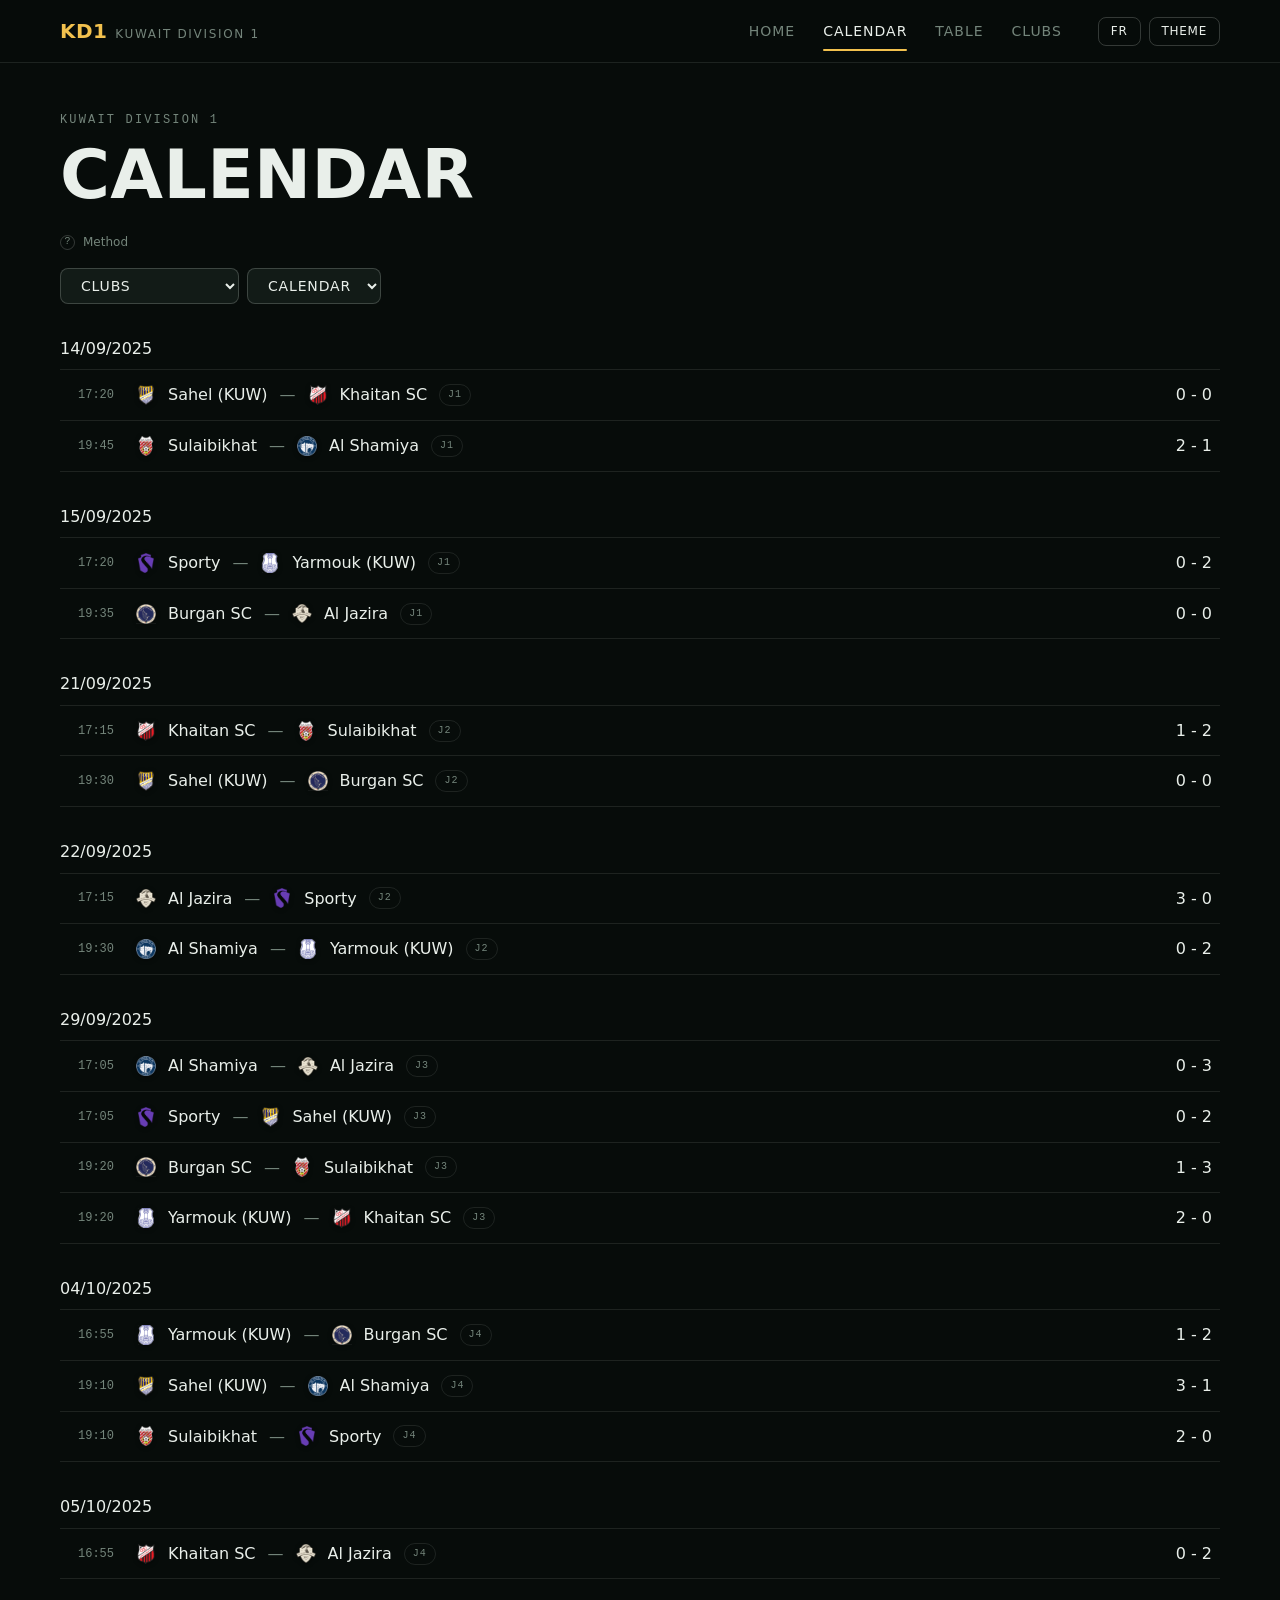
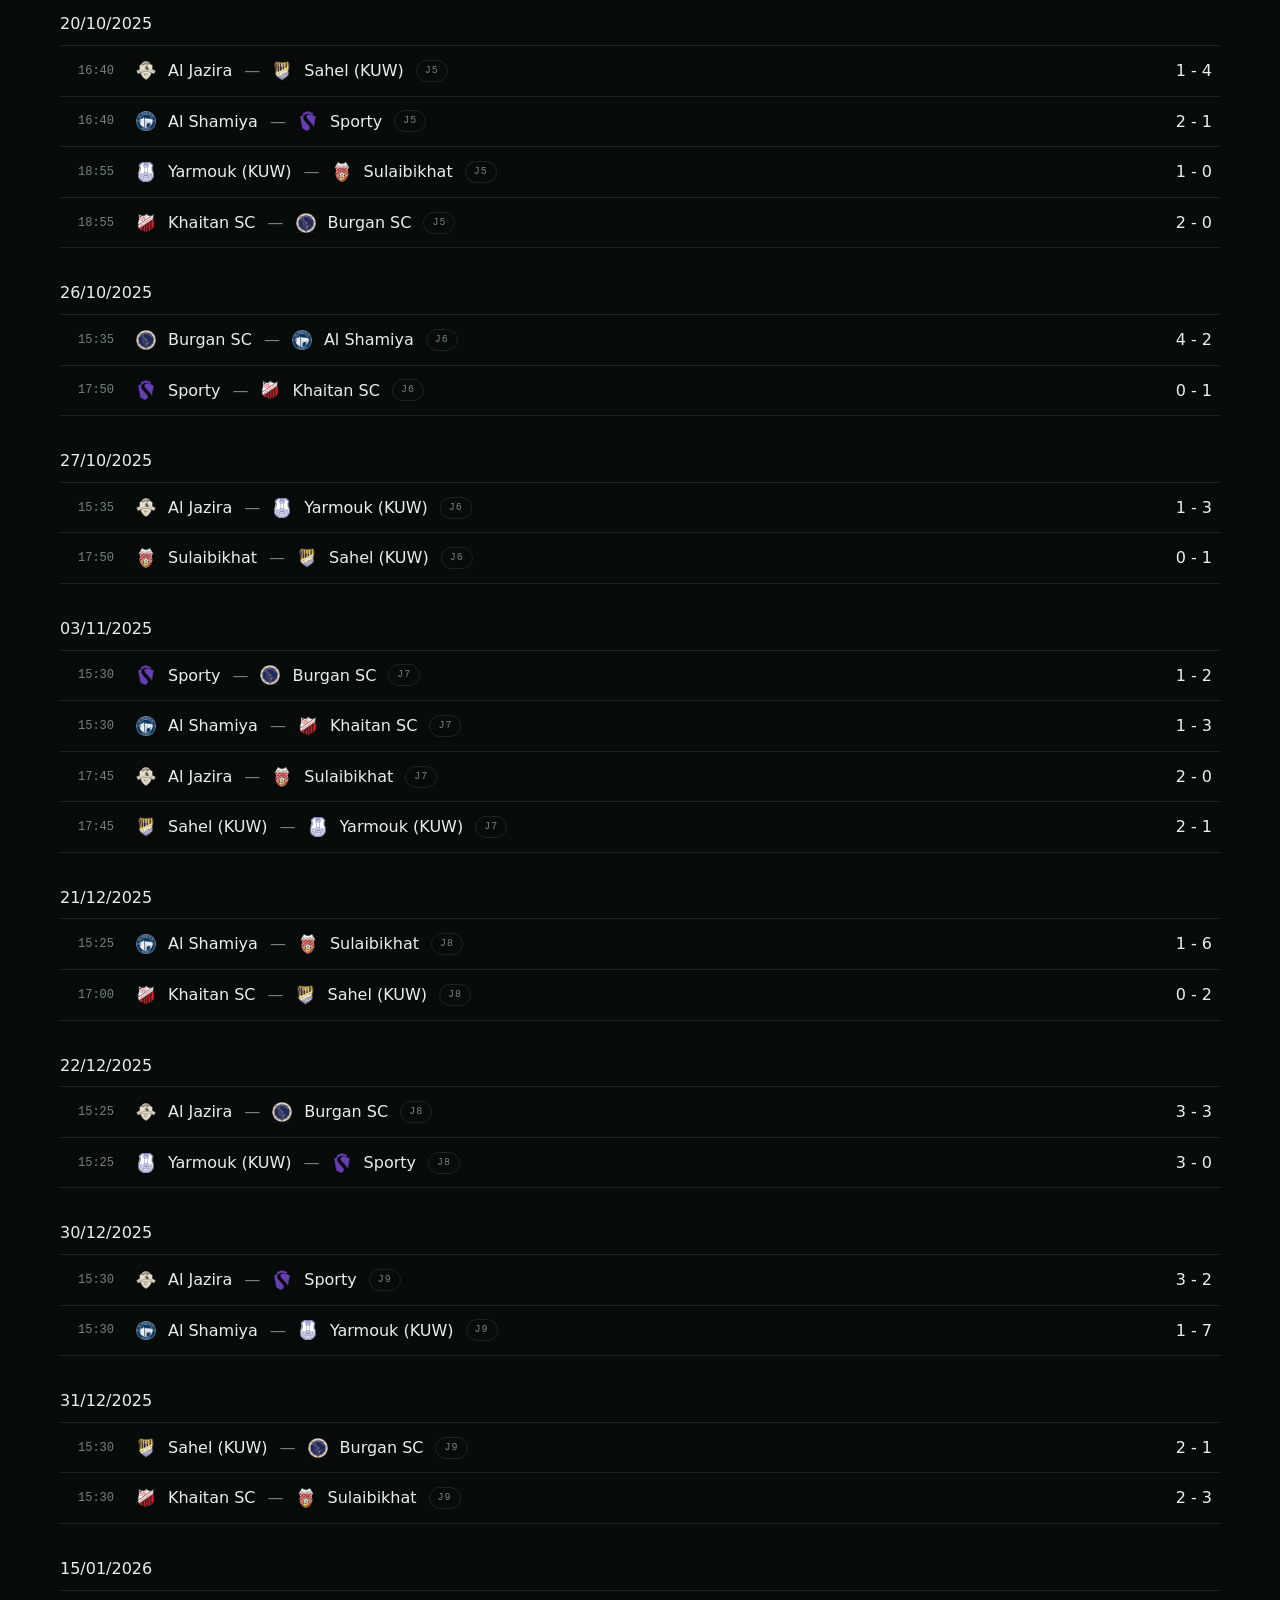
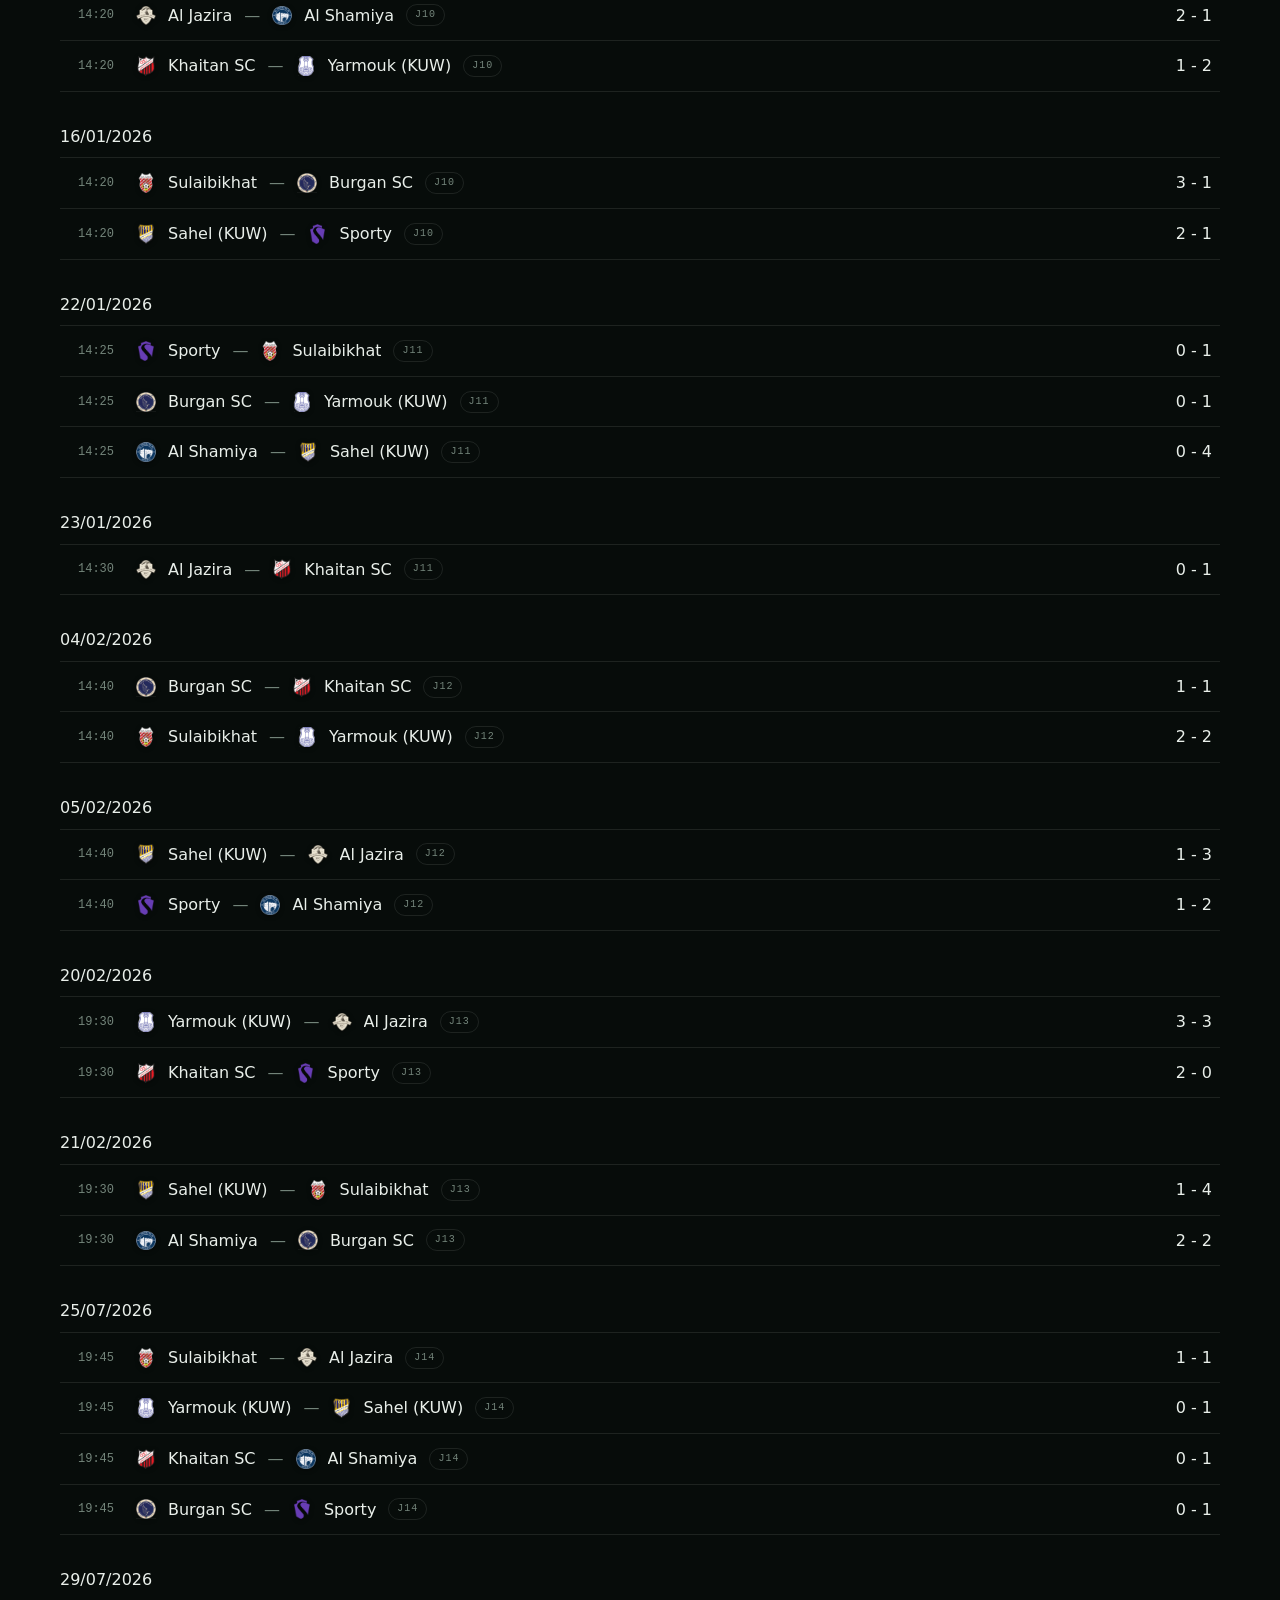
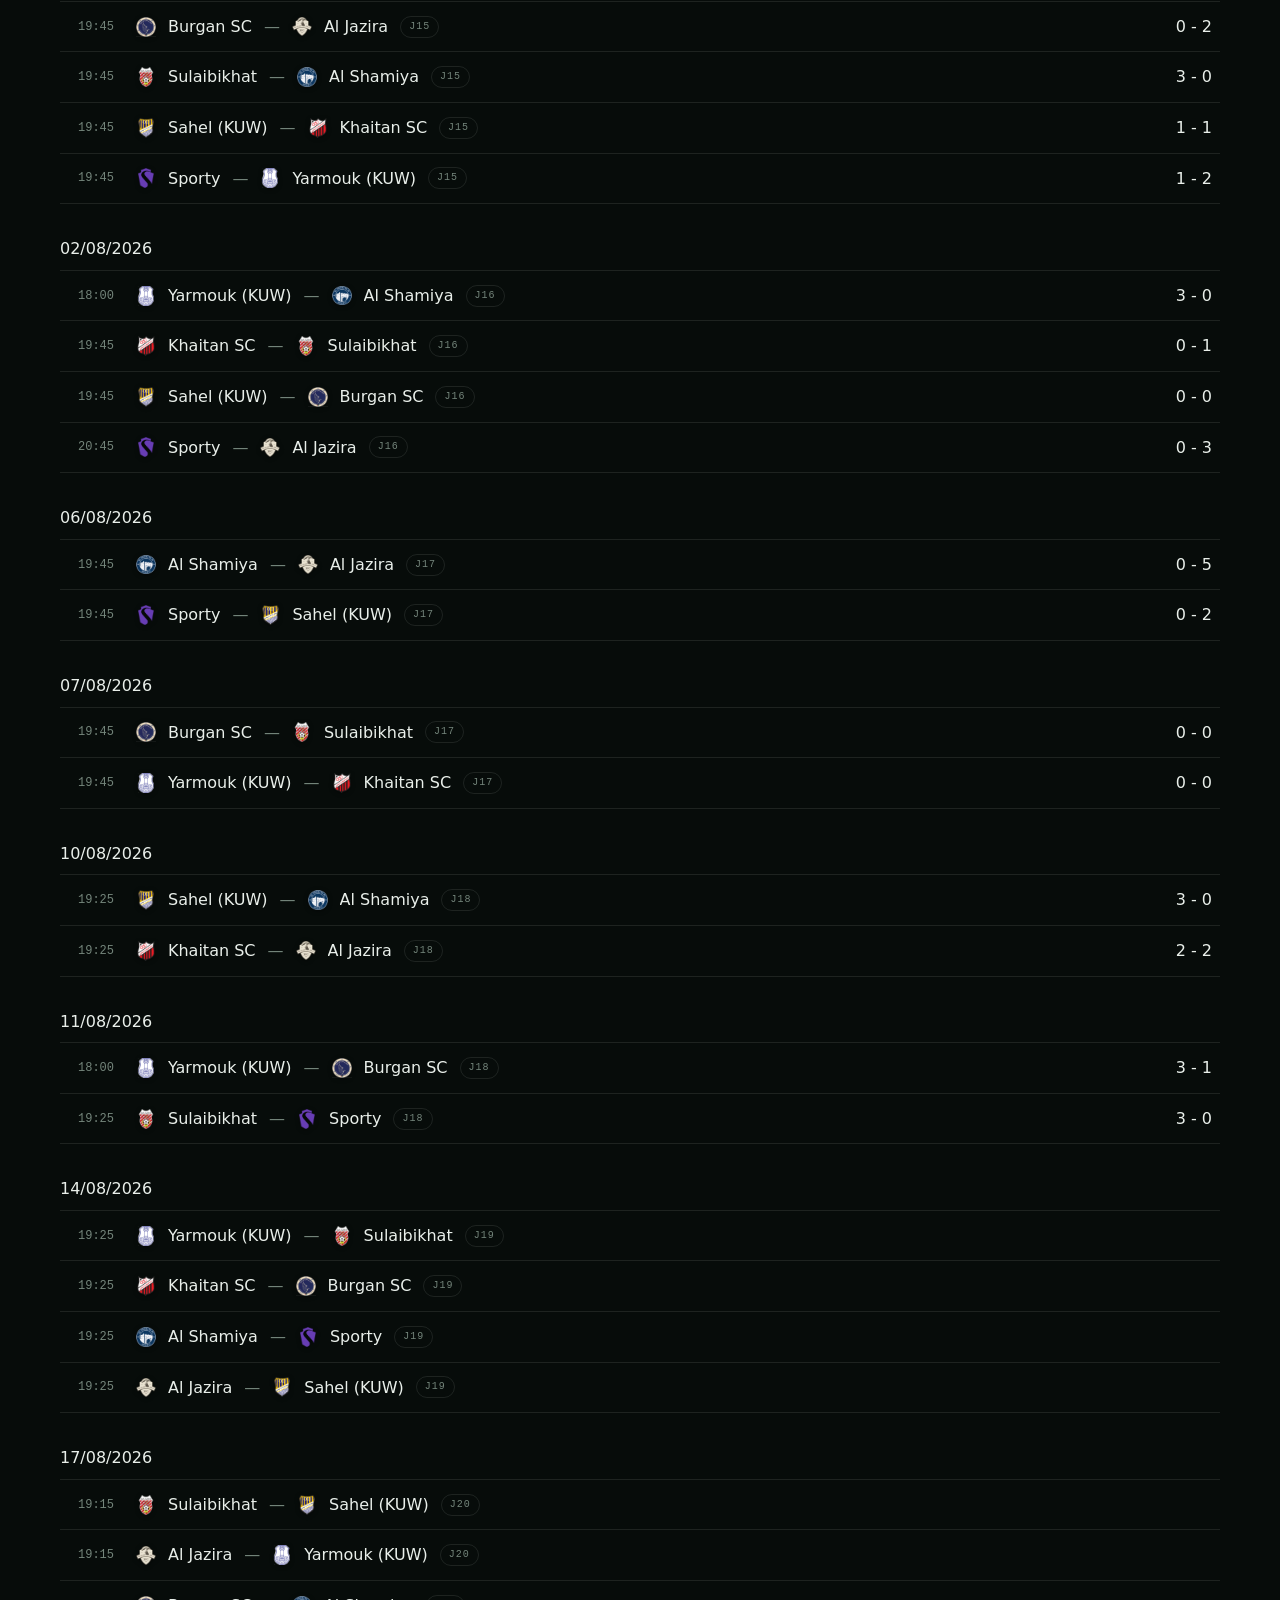
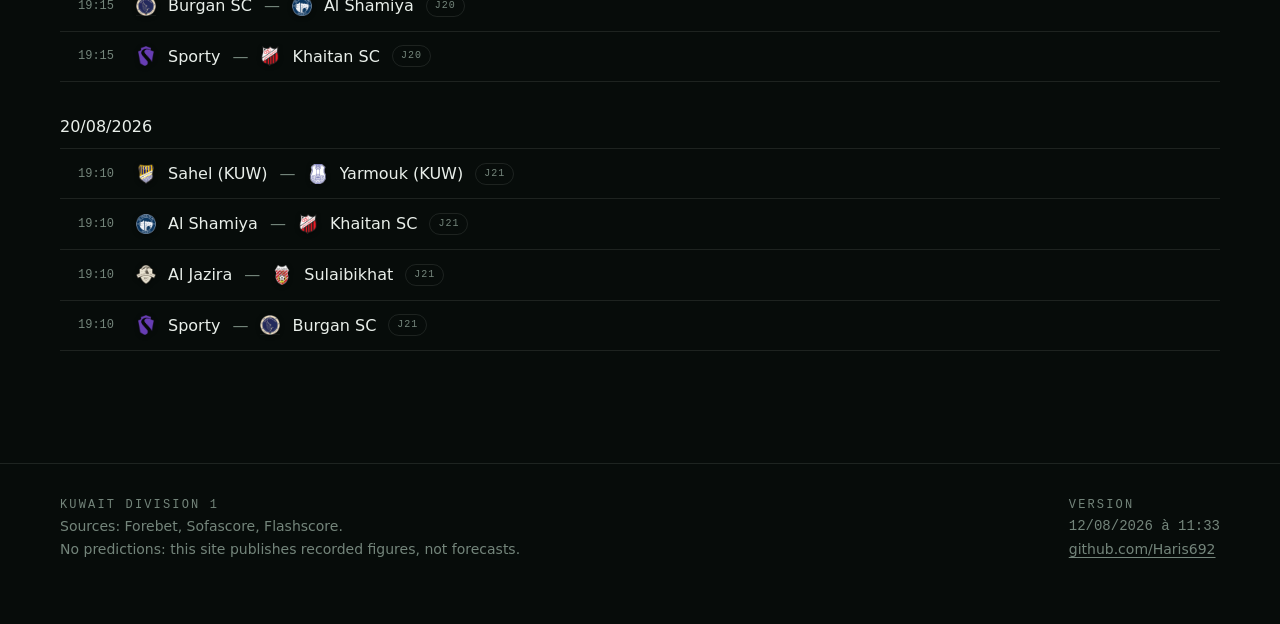
==== commit 382151e5: "feat(compositions): le onze sur un terrain, sans inventer de tactique Le terrain montre ce qu'une li" ====
--- a/calendrier.html
+++ b/calendrier.html
@@ -10,10 +10,10 @@
 <meta property="og:description" content="Toutes les rencontres de la saison 25/26 de Division 1 koweïtienne, journée par journée.">
 <meta property="og:type" content="website">
 <link rel="icon" href="data:image/svg+xml,<svg xmlns='http://www.w3.org/2000/svg' viewBox='0 0 32 32'><text y='26' font-size='26'>&#9917;</text></svg>">
-<link rel="stylesheet" href="assets/5609b68a64/css/tokens.css">
-<link rel="stylesheet" href="assets/5609b68a64/css/base.css">
-<link rel="stylesheet" href="assets/5609b68a64/css/components.css">
-<link rel="stylesheet" href="assets/5609b68a64/css/pages.css">
+<link rel="stylesheet" href="assets/dea43d2d53/css/tokens.css">
+<link rel="stylesheet" href="assets/dea43d2d53/css/base.css">
+<link rel="stylesheet" href="assets/dea43d2d53/css/components.css">
+<link rel="stylesheet" href="assets/dea43d2d53/css/pages.css">
 <!-- Le thème est posé AVANT le premier rendu : lu depuis le script principal,
      la page clignoterait en sombre puis basculerait en clair. -->
 <script>
@@ -72,7 +72,7 @@
     });
   })();
 </script>
-<script type="module" src="assets/5609b68a64/js/pages/calendar.js"></script>
+<script type="module" src="assets/dea43d2d53/js/pages/calendar.js"></script>
 </head>
 <body>
 <main id="main"></main>
--- a/assets/dea43d2d53/css/tokens.css
+++ b/assets/dea43d2d53/css/tokens.css
@@ -0,0 +1,124 @@
+/* ============================================================================
+   JETONS — la seule source de vérité pour la couleur, la lettre et l'espace.
+   Aucune valeur brute ailleurs. Si une couleur n'est pas ici, elle n'existe pas.
+
+   DIRECTION : LE STADE À 19 H 25
+   Cette division ne joue qu'en soirée, sous les projecteurs. Le site est donc
+   sombre par défaut, et d'un noir qui tire sur le vert — celui d'une pelouse
+   éclairée de nuit — jamais d'un gris neutre. Un seul accent chaud, la couleur
+   du projecteur, tenu en réserve pour ce qui compte : un score, un direct.
+   ========================================================================= */
+
+:root {
+  color-scheme: dark;
+
+  /* --- surfaces : du plus profond au plus proche ------------------------ */
+  --ink-900: #070c0a;   /* le fond de page, la nuit derrière le stade */
+  --ink-800: #0c1310;   /* les sections */
+  --ink-700: #121b17;   /* les cartes */
+  --ink-600: #18231e;   /* ce qui se pose SUR une carte */
+  --ink-500: #1f2d27;   /* survol */
+
+  --line: rgba(233, 239, 234, 0.10);
+  --line-strong: rgba(233, 239, 234, 0.20);
+
+  /* --- encre : un blanc de projecteur, légèrement verdi --------------- */
+  --text: #e9efea;
+  --text-2: #a3b3aa;
+  --text-3: #74857b;
+
+  /* --- entités : paire validée dataviz, séparation CVD ΔE 26.8 ---------
+     Le domicile est TOUJOURS bleu, l'extérieur TOUJOURS orange. La couleur
+     suit l'équipe, jamais son rang ni son résultat. Ne pas y toucher. */
+  --home: #3987e5;
+  --away: #d95926;
+  --neutral-bar: #74857b;
+
+  /* --- signal ----------------------------------------------------------- */
+  --flood: #f2c14e;     /* le projecteur : score, direct, sélection */
+  --flood-ink: #1a1405; /* ce qu'on écrit SUR le projecteur */
+  --good: #3fbf6a;
+  --warn: #f2a33f;
+  --bad: #ff6b5e;
+  --live: #ff4438;
+
+  /* --- la pelouse -------------------------------------------------------
+     Le même vert de nuit que le fond, éclairci juste assez pour qu'un nom
+     blanc s'y lise. Elle reste SOUS les surfaces `--ink-` : un terrain plus
+     clair qu'une carte volerait la hiérarchie de la page à un élément qui
+     n'est qu'un support de lecture. Le dégradé va du fond du terrain (loin,
+     plus sombre) vers le but (près, plus clair) — c'est ainsi qu'un stade
+     est éclairé, et ça donne le sens de lecture sans une flèche. */
+  --pitch-far: #0e1a14;
+  --pitch-near: #16261d;
+  --pitch-line: rgba(233, 239, 234, 0.09);
+
+  /* --- lettre -----------------------------------------------------------
+     Bahnschrift est le DIN livré avec Windows : la lettre des panneaux de
+     signalisation et des tableaux de stade, disponible sans rien télécharger.
+     Le site doit rester servable depuis un dossier, sans CDN. */
+  --display: "Bahnschrift", "DIN Alternate", "Oswald", "Roboto Condensed",
+             "Segoe UI Variable Display", system-ui, sans-serif;
+  --body: system-ui, -apple-system, "Segoe UI", Roboto, sans-serif;
+  --mono: "Cascadia Mono", ui-monospace, Consolas, "SF Mono", monospace;
+
+  /* Échelle fluide : le même rapport du téléphone au grand écran. */
+  --t--1: 0.75rem;
+  --t-0: 0.875rem;
+  --t-1: 1rem;
+  --t-2: clamp(1.05rem, 0.98rem + 0.35vw, 1.25rem);
+  --t-3: clamp(1.3rem, 1.15rem + 0.7vw, 1.75rem);
+  --t-4: clamp(1.75rem, 1.4rem + 1.6vw, 2.75rem);
+  --t-5: clamp(2.4rem, 1.7rem + 3.2vw, 4.5rem);
+  --t-6: clamp(3rem, 1.8rem + 5.6vw, 7rem);
+
+  /* --- espace : une seule progression, pas d'exception ------------------ */
+  --s-1: 4px;   --s-2: 8px;   --s-3: 12px;  --s-4: 16px;
+  --s-5: 24px;  --s-6: 32px;  --s-7: 48px;  --s-8: 64px;  --s-9: 96px;
+
+  --r-1: 4px; --r-2: 8px; --r-3: 12px; --r-4: 20px; --r-full: 999px;
+
+  --page: 1240px;       /* la largeur de lecture */
+  --gutter: clamp(16px, 4vw, 40px);
+
+  /* --- mouvement --------------------------------------------------------
+     Une seule courbe pour tout le site : sortie franche, arrivée posée. */
+  --ease: cubic-bezier(0.2, 0.7, 0.2, 1);
+  --fast: 120ms;
+  --mid: 220ms;
+  --slow: 380ms;
+
+  --lift: 0 1px 2px rgba(0,0,0,.4), 0 8px 24px -12px rgba(0,0,0,.7);
+  --lift-2: 0 2px 4px rgba(0,0,0,.5), 0 20px 48px -20px rgba(0,0,0,.85);
+
+  --z-nav: 100;
+  --z-board: 90;
+  --z-pop: 200;
+}
+
+/* Le clair n'est pas une inversion mécanique : les surfaces se réordonnent
+   (la carte devient plus claire que le fond) et l'ambre s'assombrit pour tenir
+   le contraste sur blanc. */
+:root[data-theme="light"] {
+  color-scheme: light;
+  --ink-900: #eef1ef;
+  --ink-800: #f5f7f5;
+  --ink-700: #ffffff;
+  --ink-600: #f7f9f7;
+  --ink-500: #eef2ef;
+  --line: rgba(11, 15, 13, 0.12);
+  --line-strong: rgba(11, 15, 13, 0.24);
+  --text: #0b0f0d;
+  --text-2: #4c5a52;
+  --text-3: #7b8a81;
+  --home: #2a78d6;
+  --away: #eb6834;
+  --flood: #8a5a00;
+  --flood-ink: #ffffff;
+  --good: #0a8f36;
+  --warn: #9a6200;
+  --bad: #cc3a2e;
+  --live: #d32b1e;
+  --lift: 0 1px 2px rgba(11,15,13,.06), 0 8px 24px -16px rgba(11,15,13,.25);
+  --lift-2: 0 2px 6px rgba(11,15,13,.08), 0 24px 48px -24px rgba(11,15,13,.3);
+}
--- a/assets/dea43d2d53/css/base.css
+++ b/assets/dea43d2d53/css/base.css
@@ -0,0 +1,114 @@
+/* ============================================================================
+   BASE — remise à zéro, lettre, accessibilité de plancher.
+   Rien de spécifique à un composant ici.
+   ========================================================================= */
+
+*, *::before, *::after { box-sizing: border-box; }
+
+html { -webkit-text-size-adjust: 100%; scroll-behavior: smooth; }
+
+body {
+  margin: 0;
+  background: var(--ink-900);
+  color: var(--text);
+  font: var(--t-1)/1.6 var(--body);
+  /* Un chiffre qui change ne doit jamais déplacer ses voisins : tout le site
+     est en chiffres tabulaires, pas seulement les tableaux. */
+  font-variant-numeric: tabular-nums;
+  -webkit-font-smoothing: antialiased;
+  text-rendering: optimizeLegibility;
+  overflow-x: hidden;
+}
+
+h1, h2, h3, h4 {
+  margin: 0;
+  font-family: var(--display);
+  font-weight: 600;
+  line-height: 1.05;
+  letter-spacing: 0.005em;
+  text-transform: uppercase;
+}
+h1 { font-size: var(--t-5); }
+h2 { font-size: var(--t-3); }
+h3 { font-size: var(--t-2); }
+
+p { margin: 0; }
+
+a { color: inherit; text-decoration: none; }
+a:hover { color: var(--flood); }
+
+img { max-width: 100%; display: block; }
+
+button, input, select, textarea { font: inherit; color: inherit; }
+button { background: none; border: 0; padding: 0; cursor: pointer; }
+
+/* Le focus doit être visible partout, et de la même façon partout : c'est le
+   seul repère de quelqu'un qui navigue au clavier. Une seule règle globale
+   vaut mieux que trente règles par composant qui finissent par diverger. */
+:focus-visible {
+  outline: 2px solid var(--flood);
+  outline-offset: 2px;
+  border-radius: var(--r-1);
+}
+:focus:not(:focus-visible) { outline: none; }
+
+/* Le lien d'évitement : premier élément tabulable de chaque page. */
+.skip {
+  position: absolute; left: var(--s-4); top: -100px;
+  background: var(--flood); color: var(--flood-ink);
+  padding: var(--s-3) var(--s-4); border-radius: var(--r-2);
+  font-family: var(--display); text-transform: uppercase;
+  z-index: var(--z-pop); transition: top var(--fast) var(--ease);
+}
+.skip:focus { top: var(--s-4); color: var(--flood-ink); }
+
+/* Réservé aux lecteurs d'écran : jamais utilisé pour cacher du décor. */
+.sr {
+  position: absolute; width: 1px; height: 1px; padding: 0; margin: -1px;
+  overflow: hidden; clip: rect(0 0 0 0); white-space: nowrap; border: 0;
+}
+
+::selection { background: var(--flood); color: var(--flood-ink); }
+
+/* Les barres de défilement des rails : discrètes, mais présentes — une zone
+   qui défile doit le dire. */
+.scroller { scrollbar-width: thin; scrollbar-color: var(--line-strong) transparent; }
+.scroller::-webkit-scrollbar { height: 6px; }
+.scroller::-webkit-scrollbar-track { background: transparent; }
+.scroller::-webkit-scrollbar-thumb {
+  background: var(--line-strong); border-radius: var(--r-full);
+}
+
+/* --- mise en page ---------------------------------------------------- */
+.page { width: min(var(--page), 100%); margin-inline: auto; padding-inline: var(--gutter); }
+.section { padding-block: var(--s-7); }
+.stack > * + * { margin-top: var(--s-4); }
+
+/* --- utilitaires de texte --------------------------------------------- */
+.eyebrow {
+  font-family: var(--mono); font-size: var(--t--1);
+  letter-spacing: 0.18em; text-transform: uppercase; color: var(--text-3);
+}
+.lede { color: var(--text-2); font-size: var(--t-1); max-width: 62ch; }
+.muted { color: var(--text-3); }
+.num { font-family: var(--display); font-variant-numeric: tabular-nums; }
+.mono { font-family: var(--mono); }
+.truncate { overflow: hidden; text-overflow: ellipsis; white-space: nowrap; }
+
+/* --- mouvement --------------------------------------------------------
+   Une seule entrée de page, jamais d'animation sur les données elles-mêmes :
+   un chiffre qui apparaît en fondu se lit moins vite. */
+@keyframes rise { from { opacity: 0; transform: translateY(10px); } }
+main { animation: rise var(--slow) var(--ease) both; }
+
+@keyframes pulse { 50% { opacity: 0.3; } }
+
+@media (prefers-reduced-motion: reduce) {
+  html { scroll-behavior: auto; }
+  *, *::before, *::after {
+    animation-duration: 0.01ms !important;
+    animation-iteration-count: 1 !important;
+    transition-duration: 0.01ms !important;
+    scroll-behavior: auto !important;
+  }
+}
--- a/assets/dea43d2d53/css/components.css
+++ b/assets/dea43d2d53/css/components.css
@@ -0,0 +1,323 @@
+/* ============================================================================
+   COMPOSANTS — tout ce qui se répète d'une page à l'autre.
+   Un composant = une classe racine. Pas de style contextuel « ce bouton mais
+   dans cette page » : c'est ce qui fait diverger deux pages avec le temps.
+   ========================================================================= */
+
+/* ---------------------------------------------------------------- barre haute
+   Elle ne bouge jamais, sur les six pages, et elle dit toujours où on est.
+   C'est le seul repère stable quand on navigue de match en club en classement. */
+.nav {
+  position: sticky; top: 0; z-index: var(--z-nav);
+  background: color-mix(in srgb, var(--ink-900) 88%, transparent);
+  backdrop-filter: blur(14px) saturate(140%);
+  border-bottom: 1px solid var(--line);
+}
+.nav__in {
+  width: min(var(--page), 100%); margin-inline: auto;
+  padding: var(--s-3) var(--gutter);
+  display: flex; align-items: center; gap: var(--s-5);
+}
+.brand {
+  display: flex; align-items: baseline; gap: var(--s-2);
+  font-family: var(--display); text-transform: uppercase;
+  letter-spacing: 0.02em; font-size: var(--t-2); white-space: nowrap;
+}
+.brand b { color: var(--flood); font-weight: 600; }
+.brand span { font-size: var(--t--1); color: var(--text-3); letter-spacing: 0.14em; }
+
+.nav__links { display: flex; gap: var(--s-1); margin-inline-start: auto; }
+.nav__link {
+  font-family: var(--display); font-size: var(--t-0);
+  text-transform: uppercase; letter-spacing: 0.07em;
+  color: var(--text-3); padding: var(--s-2) var(--s-3);
+  border-radius: var(--r-2); position: relative;
+  transition: color var(--fast) var(--ease), background var(--fast) var(--ease);
+}
+.nav__link:hover { color: var(--text); background: var(--ink-700); }
+.nav__link[aria-current="page"] { color: var(--text); }
+.nav__link[aria-current="page"]::after {
+  content: ""; position: absolute; left: var(--s-3); right: var(--s-3);
+  bottom: -1px; height: 2px; background: var(--flood); border-radius: 2px;
+}
+.nav__tools { display: flex; gap: var(--s-2); align-items: center; }
+
+/* Sous 900 px les liens passent sous la marque et défilent latéralement :
+   un menu à tiroir cacherait la navigation d'un site qui n'a que six pages. */
+@media (max-width: 900px) {
+  .nav__in { flex-wrap: wrap; gap: var(--s-3); }
+  .nav__links {
+    order: 3; width: 100%; margin-inline-start: 0;
+    overflow-x: auto; padding-bottom: var(--s-1);
+  }
+  .nav__tools { margin-inline-start: auto; }
+}
+
+/* --------------------------------------------------------------- commandes */
+.btn {
+  display: inline-flex; align-items: center; gap: var(--s-2);
+  font-family: var(--display); font-size: var(--t-0);
+  text-transform: uppercase; letter-spacing: 0.06em;
+  padding: var(--s-2) var(--s-4); border-radius: var(--r-2);
+  border: 1px solid var(--line-strong); color: var(--text);
+  background: var(--ink-700);
+  transition: background var(--fast) var(--ease), border-color var(--fast) var(--ease),
+              transform var(--fast) var(--ease);
+}
+.btn:hover { background: var(--ink-500); border-color: var(--text-3); color: var(--text); }
+.btn:active { transform: translateY(1px); }
+.btn--primary {
+  background: var(--flood); color: var(--flood-ink); border-color: var(--flood);
+}
+.btn--primary:hover { background: var(--flood); color: var(--flood-ink); filter: brightness(1.08); }
+.btn--ghost { background: none; }
+.btn--sm { padding: var(--s-1) var(--s-3); font-size: var(--t--1); }
+.btn[aria-busy="true"] { opacity: 0.6; cursor: progress; }
+
+select.btn { padding-inline-end: var(--s-3); }
+
+/* ------------------------------------------------------------------- carte */
+.card {
+  background: var(--ink-700); border: 1px solid var(--line);
+  border-radius: var(--r-3); padding: var(--s-5);
+}
+.card__head {
+  display: flex; align-items: baseline; gap: var(--s-3);
+  flex-wrap: wrap; margin-bottom: var(--s-4);
+}
+.card__head h2, .card__head h3 { font-size: var(--t-2); }
+
+/* La note de méthode : chaque bloc dit ce qu'il sait, d'où ça vient et ce qui
+   manque — mais seulement quand on le demande. Déplié partout, ce serait plus
+   de commentaire que de données. */
+.note { margin-top: var(--s-3); }
+.note > summary {
+  display: inline-flex; align-items: center; gap: var(--s-2);
+  font-size: var(--t--1); color: var(--text-3); cursor: pointer;
+  list-style: none; width: max-content;
+}
+.note > summary::-webkit-details-marker { display: none; }
+.note > summary::before {
+  content: "?"; font-family: var(--mono); font-size: 10px; line-height: 1;
+  width: 15px; height: 15px; border: 1px solid var(--line-strong);
+  border-radius: var(--r-full); display: grid; place-items: center;
+}
+.note > summary:hover { color: var(--text-2); }
+.note p { margin-top: var(--s-2); font-size: var(--t-0); color: var(--text-2); max-width: 66ch; }
+
+/* ------------------------------------------------------------------ écusson */
+.crest {
+  width: 28px; height: 28px; object-fit: contain; flex: none;
+  filter: drop-shadow(0 1px 2px rgba(0,0,0,.5));
+}
+.crest--lg { width: 44px; height: 44px; }
+.crest--xl { width: clamp(56px, 9vw, 96px); height: clamp(56px, 9vw, 96px); }
+.crest--sm { width: 20px; height: 20px; }
+/* Un club sans écusson récupéré garde sa place : une pastille à ses initiales
+   plutôt qu'un trou dans l'alignement. */
+.crest--none {
+  display: grid; place-items: center; border-radius: var(--r-full);
+  background: var(--ink-600); color: var(--text-3);
+  font-family: var(--display); font-size: var(--t--1);
+}
+
+.team-chip { display: inline-flex; align-items: center; gap: var(--s-2); min-width: 0; }
+.team-chip__name { font-weight: 600; }
+
+/* ------------------------------------------------------------------ pastille */
+.badge {
+  display: inline-flex; align-items: center; gap: var(--s-1);
+  font-family: var(--mono); font-size: 10px; letter-spacing: 0.1em;
+  text-transform: uppercase; color: var(--text-3);
+  border: 1px solid var(--line); border-radius: var(--r-full);
+  padding: 2px var(--s-2); white-space: nowrap;
+}
+.badge--flood { color: var(--flood); border-color: var(--flood); }
+/* Donnée venue du club lui-même, pas d'une source collectée. Discret : c'est
+   une mention d'origine, pas une distinction. */
+.badge--club { color: var(--text-2); border-color: var(--line); }
+.badge--live { color: var(--live); border-color: var(--live); }
+.badge--live::before {
+  content: ""; width: 6px; height: 6px; border-radius: 50%;
+  background: var(--live); animation: pulse 1.6s ease-in-out infinite;
+}
+.badge--solid { background: var(--ink-600); border-color: transparent; color: var(--text-2); }
+
+/* Le marqueur « en cours » : il se pose au-dessus de l'heure, clignote en
+   rouge, et ne ressemble à aucune autre pastille du site — c'est le seul
+   élément qui change tout seul, il a le droit d'attirer l'œil.
+   Le clignotement s'arrête si la personne a demandé moins d'animations : c'est
+   le rouge qui porte l'information, le battement n'est qu'un renfort. */
+.live-mark {
+  display: inline-flex; align-items: center; gap: 5px;
+  font-family: var(--mono); font-size: var(--t--1);
+  letter-spacing: 0.16em; text-transform: uppercase;
+  color: var(--live); animation: blink 1.3s ease-in-out infinite;
+  cursor: help;
+}
+.live-mark__dot {
+  width: 7px; height: 7px; border-radius: 50%; background: var(--live);
+  box-shadow: 0 0 0 3px color-mix(in srgb, var(--live) 22%, transparent);
+}
+@keyframes blink { 50% { opacity: 0.28; } }
+
+/* Le marqueur se pose au-dessus de l'heure et reste centré sur elle. Sans
+   marqueur, l'empilement ne laisse aucune place vide : l'heure d'une rencontre
+   à venir garde exactement la hauteur du score de sa voisine. */
+.kick-stack {
+  display: inline-flex; flex-direction: column; align-items: center;
+  gap: 2px; line-height: 1;
+}
+
+.dot { width: 9px; height: 9px; border-radius: 50%; flex: none; display: inline-block; }
+.dot--home { background: var(--home); }
+.dot--away { background: var(--away); }
+
+/* ------------------------------------------------------------- rail (Netflix)
+   Une rangée qui défile latéralement, avec accroche. C'est le seul emprunt
+   assumé aux plateformes vidéo, et il tient parce qu'on a de quoi la remplir :
+   84 rencontres, 8 clubs, 50 buteurs. Un rail de trois cartes serait ridicule —
+   les composants qui n'ont pas assez de contenu passent en grille. */
+.rail { position: relative; }
+.rail__head {
+  display: flex; align-items: baseline; gap: var(--s-3);
+  margin-bottom: var(--s-4); padding-inline: var(--gutter);
+}
+.rail__head h2 { font-size: var(--t-3); }
+.rail__more { margin-inline-start: auto; font-size: var(--t-0); color: var(--text-3); }
+.rail__more:hover { color: var(--flood); }
+.rail__track {
+  display: flex; gap: var(--s-4); overflow-x: auto; overscroll-behavior-x: contain;
+  scroll-snap-type: x proximity; padding: var(--s-1) var(--gutter) var(--s-5);
+}
+.rail__track > * { scroll-snap-align: start; flex: none; }
+/* Les flèches ne remplacent pas le défilement, elles le rendent visible à la
+   souris. Cachées au clavier et au tactile, qui ont déjà mieux. */
+.rail__arrow {
+  position: absolute; top: 50%; translate: 0 -30%;
+  width: 40px; height: 64px; display: none; place-items: center;
+  background: color-mix(in srgb, var(--ink-900) 82%, transparent);
+  border: 1px solid var(--line); border-radius: var(--r-2);
+  color: var(--text); font-size: var(--t-2); z-index: 2;
+  transition: background var(--fast) var(--ease);
+}
+.rail__arrow:hover { background: var(--ink-600); }
+.rail__arrow[hidden] { display: none; }
+.rail__arrow--prev { left: 4px; }
+.rail__arrow--next { right: 4px; }
+@media (hover: hover) and (min-width: 900px) { .rail__arrow { display: grid; } }
+
+/* --------------------------------------------------------- carte rencontre */
+.fixture {
+  width: 280px; background: var(--ink-700); border: 1px solid var(--line);
+  border-radius: var(--r-3); padding: var(--s-4); display: block;
+  transition: transform var(--mid) var(--ease), border-color var(--mid) var(--ease),
+              box-shadow var(--mid) var(--ease), background var(--mid) var(--ease);
+}
+.fixture:hover, .fixture:focus-visible {
+  transform: translateY(-3px); border-color: var(--line-strong);
+  box-shadow: var(--lift-2); background: var(--ink-600); color: var(--text);
+}
+.fixture__top {
+  display: flex; align-items: center; gap: var(--s-2);
+  margin-bottom: var(--s-4); font-size: var(--t--1); color: var(--text-3);
+}
+.fixture__side {
+  display: flex; align-items: center; gap: var(--s-3); padding-block: var(--s-1);
+}
+.fixture__side .name { flex: 1; min-width: 0; font-weight: 600; }
+.fixture__side .score {
+  font-family: var(--display); font-size: var(--t-2); min-width: 1.4ch; text-align: right;
+}
+/* Le perdant s'efface d'un cran : on lit le résultat sans lire les chiffres. */
+.fixture__side--lost { color: var(--text-3); }
+.fixture__side--lost .score { color: var(--text-3); }
+.fixture__foot {
+  margin-top: var(--s-3); padding-top: var(--s-3); border-top: 1px solid var(--line);
+  font-size: var(--t--1); color: var(--text-3);
+  display: flex; align-items: center; gap: var(--s-2);
+}
+.fixture__kick { font-family: var(--display); font-size: var(--t-3); color: var(--text-2); }
+
+/* ------------------------------------------------------------- carte club */
+.club {
+  width: 200px; border-radius: var(--r-3); border: 1px solid var(--line);
+  background: var(--ink-700); padding: var(--s-5) var(--s-4);
+  display: grid; justify-items: center; gap: var(--s-3); text-align: center;
+  transition: transform var(--mid) var(--ease), box-shadow var(--mid) var(--ease),
+              border-color var(--mid) var(--ease);
+  position: relative; overflow: hidden;
+}
+/* La couleur du club ne teinte que ce voile, jamais un graphique : deux clubs
+   peuvent partager une teinte, et une couleur de club peut être blanche. */
+.club::before {
+  content: ""; position: absolute; inset: 0 0 auto; height: 3px;
+  background: var(--club, var(--line-strong));
+}
+.club:hover, .club:focus-visible {
+  transform: translateY(-4px); box-shadow: var(--lift-2);
+  border-color: var(--line-strong); color: var(--text);
+}
+.club__name { font-family: var(--display); font-size: var(--t-1); text-transform: uppercase; }
+.club__meta { font-size: var(--t--1); color: var(--text-3); }
+
+/* ------------------------------------------------------------------ tableau */
+.table { width: 100%; border-collapse: collapse; font-size: var(--t-0); }
+.table th {
+  text-align: left; font-family: var(--mono); font-size: 10px;
+  letter-spacing: 0.14em; text-transform: uppercase; color: var(--text-3);
+  font-weight: 400; padding: var(--s-2) var(--s-3); border-bottom: 1px solid var(--line-strong);
+}
+.table td { padding: var(--s-3); border-bottom: 1px solid var(--line); }
+.table tbody tr { transition: background var(--fast) var(--ease); }
+.table tbody tr:hover { background: var(--ink-600); }
+.table .n { text-align: right; font-variant-numeric: tabular-nums; }
+.table .rank { color: var(--text-3); width: 2.5ch; text-align: right; font-family: var(--display); }
+.table__wrap { overflow-x: auto; }
+
+/* Les places qui comptent, marquées à gauche plutôt que par une couleur de
+   fond : le classement reste lisible en noir et blanc. */
+.table tr[data-zone="up"] td:first-child { box-shadow: inset 3px 0 0 var(--good); }
+.table tr[data-zone="down"] td:first-child { box-shadow: inset 3px 0 0 var(--bad); }
+.table tr[data-highlight] td { background: color-mix(in srgb, var(--flood) 10%, transparent); }
+
+/* ------------------------------------------------------------- barre comparée */
+.h2h { display: grid; grid-template-columns: 4.5ch 1fr minmax(9ch, auto) 1fr 4.5ch; gap: var(--s-2) var(--s-3); align-items: center; }
+.h2h__label { text-align: center; font-size: var(--t--1); color: var(--text-2); }
+.h2h__bar { height: 8px; border-radius: var(--r-full); background: var(--ink-600); overflow: hidden; display: flex; }
+.h2h__bar--home { justify-content: flex-end; }
+.h2h__fill { height: 100%; border-radius: var(--r-full); }
+.h2h__fill--home { background: var(--home); }
+.h2h__fill--away { background: var(--away); }
+.h2h__v { font-family: var(--display); font-size: var(--t-0); }
+.h2h__v--l { text-align: right; }
+.h2h__group {
+  grid-column: 1 / -1; margin-top: var(--s-4); font-family: var(--mono);
+  font-size: 10px; letter-spacing: 0.14em; text-transform: uppercase; color: var(--text-3);
+}
+
+/* -------------------------------------------------------------- états vides */
+.empty {
+  display: grid; gap: var(--s-3); justify-items: start;
+  padding: var(--s-6); border: 1px dashed var(--line-strong);
+  border-radius: var(--r-3); color: var(--text-2);
+}
+.empty h3 { font-size: var(--t-2); color: var(--text); }
+
+/* Le squelette : ce qui s'affiche pendant que les données arrivent. Il a la
+   FORME du contenu attendu, pas une roue qui tourne — la page ne doit pas
+   sauter quand les vraies valeurs se posent. */
+.skel {
+  background: linear-gradient(90deg, var(--ink-700), var(--ink-600), var(--ink-700));
+  background-size: 200% 100%; border-radius: var(--r-2);
+  animation: shimmer 1.4s linear infinite;
+}
+@keyframes shimmer { to { background-position: -200% 0; } }
+
+/* -------------------------------------------------------------------- pied */
+.foot {
+  border-top: 1px solid var(--line); margin-top: var(--s-8);
+  padding-block: var(--s-6) var(--s-8); color: var(--text-3); font-size: var(--t-0);
+}
+.foot__grid { display: flex; flex-wrap: wrap; gap: var(--s-5); justify-content: space-between; }
+.foot a { text-decoration: underline; text-underline-offset: 3px; }
--- a/assets/dea43d2d53/css/pages.css
+++ b/assets/dea43d2d53/css/pages.css
@@ -0,0 +1,342 @@
+/* ============================================================================
+   PAGES — ce qui n'existe qu'à un endroit. Tout ce qui se répète est dans
+   components.css ; si un bloc d'ici commence à servir deux fois, il déménage.
+   ========================================================================= */
+
+/* ------------------------------------------------------------------ la une
+   L'ouverture du site. Ce que voit un club koweïtien à la première seconde :
+   une rencontre, en grand, avec son score. Pas un tableau de bord. */
+.hero {
+  position: relative; overflow: hidden;
+  border-bottom: 1px solid var(--line);
+  padding-block: clamp(var(--s-6), 7vw, var(--s-9));
+}
+/* Deux halos aux couleurs des deux camps, très dilués : l'ambiance d'un stade
+   éclairé, sans jamais teinter un chiffre. */
+.hero::before, .hero::after {
+  content: ""; position: absolute; inset-block: -40%; width: 60%;
+  filter: blur(90px); opacity: 0.5; pointer-events: none;
+}
+.hero::before { left: -15%; background: radial-gradient(circle, var(--home), transparent 62%); }
+.hero::after { right: -15%; background: radial-gradient(circle, var(--away), transparent 62%); }
+/* Sur fond clair, la même opacité vire au pastel et affaiblit le texte :
+   les halos se retirent nettement. */
+:root[data-theme="light"] .hero::before,
+:root[data-theme="light"] .hero::after { opacity: 0.22; }
+:root[data-theme="light"] .club-hero::before { opacity: 0.2; }
+.hero__in { position: relative; }
+.hero__meta { display: flex; flex-wrap: wrap; gap: var(--s-3); align-items: center; margin-bottom: var(--s-5); }
+.hero__grid {
+  display: grid; grid-template-columns: 1fr auto 1fr;
+  align-items: center; gap: clamp(var(--s-3), 3vw, var(--s-7));
+}
+.hero__team { display: grid; justify-items: center; gap: var(--s-3); text-align: center; min-width: 0; }
+.hero__name {
+  font-family: var(--display); font-size: var(--t-4); text-transform: uppercase;
+  line-height: 1; overflow-wrap: anywhere;
+}
+.hero__rank { font-size: var(--t--1); color: var(--text-2); }
+.hero__score {
+  font-family: var(--display); font-size: var(--t-6); line-height: 0.9;
+  color: var(--flood); white-space: nowrap; letter-spacing: 0.01em;
+}
+.hero__score .sep { color: var(--text-3); margin-inline: 0.12em; }
+.hero__kick { font-family: var(--display); font-size: var(--t-4); color: var(--text-2); }
+.hero__cta { margin-top: var(--s-6); display: flex; flex-wrap: wrap; gap: var(--s-3); }
+.hero__line {
+  margin-top: var(--s-5); display: flex; flex-wrap: wrap; gap: var(--s-2) var(--s-4);
+  font-size: var(--t-0); color: var(--text-2);
+}
+.hero__line b { color: var(--text); font-weight: 600; }
+@media (max-width: 700px) {
+  .hero__name { font-size: var(--t-2); }
+  .hero__grid { gap: var(--s-2); }
+}
+
+/* Plusieurs rencontres à la une — le cas normal : une journée de cette division
+   se joue en deux à quatre matchs le même soir. Chacune garde un panneau
+   entier, cliquable d'un bout à l'autre. Aucune n'est reléguée derrière une
+   autre : elles ont toutes eu lieu ce soir-là. */
+.hero__matches {
+  display: grid; gap: var(--s-4);
+  grid-template-columns: repeat(auto-fit, minmax(320px, 1fr));
+}
+.hmatch {
+  display: block; padding: var(--s-4) var(--s-5);
+  background: color-mix(in srgb, var(--ink-700) 72%, transparent);
+  backdrop-filter: blur(6px);
+  border: 1px solid var(--line); border-radius: var(--r-3);
+  transition: transform var(--mid) var(--ease), border-color var(--mid) var(--ease),
+              box-shadow var(--mid) var(--ease);
+}
+a.hmatch:hover, a.hmatch:focus-visible {
+  transform: translateY(-3px); border-color: var(--line-strong);
+  box-shadow: var(--lift-2); color: var(--text);
+}
+.hmatch__top {
+  display: flex; align-items: center; gap: var(--s-2);
+  font-size: var(--t--1); color: var(--text-3); margin-bottom: var(--s-3);
+}
+.hmatch__grid {
+  display: grid; grid-template-columns: 1fr auto 1fr;
+  align-items: center; gap: var(--s-3);
+}
+.hmatch__side { display: grid; justify-items: center; gap: var(--s-2); min-width: 0; text-align: center; }
+.hmatch__name {
+  font-family: var(--display); font-size: var(--t-1); text-transform: uppercase;
+  line-height: 1.1; overflow-wrap: anywhere;
+}
+.hmatch__score { font-family: var(--display); font-size: var(--t-4); color: var(--flood); white-space: nowrap; }
+.hmatch__score .sep { color: var(--text-3); margin-inline: 0.1em; }
+.hmatch__kick { font-family: var(--display); font-size: var(--t-3); color: var(--text-2); }
+.hmatch__line {
+  margin-top: var(--s-3); padding-top: var(--s-3); border-top: 1px solid var(--line);
+  display: flex; flex-wrap: wrap; gap: var(--s-1) var(--s-3);
+  font-size: var(--t--1); color: var(--text-2);
+}
+.hmatch__line b { color: var(--text); font-weight: 600; }
+
+/* ------------------------------------------------------------------ chiffres */
+.stats-strip {
+  display: grid; grid-template-columns: repeat(auto-fit, minmax(150px, 1fr));
+  gap: var(--s-4);
+}
+.stat {
+  background: var(--ink-700); border: 1px solid var(--line);
+  border-radius: var(--r-3); padding: var(--s-4) var(--s-5);
+}
+.stat__v { font-size: var(--t-4); line-height: 1; }
+.stat__l { font-size: var(--t--1); color: var(--text-2); margin-top: var(--s-2); }
+.stat__n { font-size: var(--t--1); color: var(--text-3); }
+
+.grid-cards {
+  display: grid; gap: var(--s-4);
+  grid-template-columns: repeat(auto-fill, minmax(200px, 1fr));
+}
+.grid-cards > * { width: auto; }
+
+.scorer { display: flex; align-items: center; gap: var(--s-3); }
+.scorer__g { font-size: var(--t-4); line-height: 1; color: var(--flood); }
+.scorer__n { font-weight: 600; }
+
+/* ----------------------------------------------------------- page rencontre */
+.board {
+  position: sticky; top: 57px; z-index: var(--z-board);
+  background: var(--ink-900); border-bottom: 1px solid var(--line);
+  box-shadow: 0 10px 20px -18px rgba(0,0,0,.9);
+}
+.board__in { padding-block: var(--s-3); }
+.board__line { display: grid; grid-template-columns: 1fr auto 1fr; align-items: center; gap: var(--s-4); }
+.board__team { display: flex; align-items: center; gap: var(--s-3); min-width: 0; }
+.board__team--away { flex-direction: row-reverse; text-align: right; }
+.board__name { font-family: var(--display); font-size: var(--t-2); text-transform: uppercase; }
+.board__score { font-family: var(--display); font-size: var(--t-4); color: var(--flood); white-space: nowrap; }
+.board__score .sep { color: var(--text-3); margin-inline: 0.1em; }
+.board__meta { margin-top: var(--s-2); display: flex; flex-wrap: wrap; gap: var(--s-2) var(--s-4); font-size: var(--t--1); color: var(--text-3); }
+@media (max-width: 640px) { .board { top: 106px; } .board__name { font-size: var(--t-0); } }
+
+.tabs { display: flex; gap: var(--s-1); border-bottom: 1px solid var(--line); overflow-x: auto; }
+.tab {
+  font-family: var(--display); font-size: var(--t-0); text-transform: uppercase;
+  letter-spacing: 0.06em; color: var(--text-3); white-space: nowrap;
+  padding: var(--s-3) var(--s-4); border-bottom: 2px solid transparent;
+  transition: color var(--fast) var(--ease);
+}
+.tab:hover { color: var(--text-2); }
+.tab[aria-selected="true"] { color: var(--text); border-bottom-color: var(--flood); }
+
+/* --- le fil du match : la signature du projet -------------------------
+   Personne d'autre ne publie les buteurs de cette division. Depuis qu'ils sont
+   nommés ET minutés, le match tient sur une ligne de temps. C'est le seul
+   endroit du site où l'on dépense de l'emphase. */
+.tl__track {
+  position: relative; height: 104px; border-radius: var(--r-2);
+  background: linear-gradient(180deg, transparent 0 8%,
+    color-mix(in srgb, var(--ink-600) 80%, transparent) 8% 92%, transparent 92%);
+}
+.tl__track::after {
+  content: ""; position: absolute; inset-inline: 0; top: 50%;
+  border-top: 1px solid var(--line-strong);
+}
+.tl__q { position: absolute; top: 14%; bottom: 14%; width: 1px; background: var(--line); }
+.tl__half { position: absolute; top: 4%; bottom: 4%; width: 1px; background: var(--line-strong); }
+.tl__mk {
+  position: absolute; translate: -50% 0; display: flex; flex-direction: column;
+  align-items: center; gap: var(--s-1);
+}
+.tl__mk--home { top: 10px; }
+.tl__mk--away { bottom: 10px; flex-direction: column-reverse; }
+.tl__pip { width: 13px; height: 13px; border-radius: 50%; box-shadow: 0 0 0 3px var(--ink-700); }
+.tl__mk--home .tl__pip { background: var(--home); }
+.tl__mk--away .tl__pip { background: var(--away); }
+.tl__mk--card .tl__pip { width: 8px; height: 11px; border-radius: 2px; background: var(--flood); opacity: .75; }
+.tl__mk--red .tl__pip { background: var(--bad); opacity: 1; }
+.tl__stamp { font-family: var(--mono); font-size: 11px; color: var(--text-2); white-space: nowrap; }
+.tl__stamp .at { color: var(--flood); }
+.tl__scale { display: flex; justify-content: space-between; font-family: var(--mono); font-size: 10px; color: var(--text-3); margin-top: var(--s-2); }
+.tl__who { margin-top: var(--s-4); display: flex; flex-wrap: wrap; gap: var(--s-2) var(--s-5); font-size: var(--t-0); color: var(--text-2); }
+.tl__who b { color: var(--text); }
+.tl__who .dot { margin-inline-end: var(--s-2); }
+
+/* --- homme du match --- */
+.motm { display: grid; gap: var(--s-4); }
+.motm__row { display: flex; gap: var(--s-3); align-items: baseline; }
+.motm__head { display: flex; flex-wrap: wrap; align-items: baseline; gap: var(--s-2); }
+.motm__why { font-size: var(--t-0); color: var(--text-2); max-width: 62ch; }
+
+/* --- possession --- */
+.poss { display: flex; height: 10px; border-radius: var(--r-full); overflow: hidden; }
+.poss span:first-child { background: var(--home); }
+.poss span:last-child { background: var(--away); }
+.poss__row { display: flex; justify-content: space-between; font-size: var(--t-0); margin-bottom: var(--s-2); }
+
+/* ----------------------------------------------------------------- page club */
+.club-hero { position: relative; overflow: hidden; border-bottom: 1px solid var(--line); padding-block: var(--s-7); }
+.club-hero::before {
+  content: ""; position: absolute; inset-block: -60%; left: -10%; width: 55%;
+  background: radial-gradient(circle, var(--club, var(--home)), transparent 62%);
+  filter: blur(100px); opacity: .45; pointer-events: none;
+}
+.club-hero__in { position: relative; display: flex; flex-wrap: wrap; gap: var(--s-5); align-items: center; }
+.club-hero__title h1 { font-size: var(--t-4); }
+
+.squad { display: grid; gap: var(--s-5); grid-template-columns: repeat(auto-fit, minmax(240px, 1fr)); }
+.squad__grp { font-family: var(--mono); font-size: 10px; letter-spacing: .14em; text-transform: uppercase; color: var(--text-3); margin-bottom: var(--s-2); }
+.player { display: flex; align-items: center; gap: var(--s-3); padding: var(--s-2) 0; border-bottom: 1px solid var(--line); }
+.player__no { font-family: var(--display); color: var(--text-3); width: 2.5ch; text-align: right; }
+.player__n { flex: 1; min-width: 0; }
+.player__g { font-family: var(--display); color: var(--flood); }
+
+/* ---------------------------------------------------------------- terrain */
+/* La pelouse est un dégradé, pas une image : le site reste autonome, et la
+   couleur vient des jetons — c'est le même vert de nuit que le fond de page,
+   éclairci juste assez pour lire dessus. Les lignes blanches sont dessinées
+   en `background-image`, aucune n'est un élément : un rond central en DOM
+   serait un nœud de plus à ne jamais styler. */
+.pitch__field {
+  display: flex; flex-direction: column; justify-content: space-between;
+  gap: var(--s-3); padding: var(--s-4) var(--s-2);
+  min-height: 340px; border-radius: var(--r-2);
+  border: 1px solid var(--line);
+  background:
+    /* le rond central */
+    radial-gradient(circle at 50% 50%, transparent 46px,
+                    var(--pitch-line) 46px 47px, transparent 47px),
+    /* la ligne médiane */
+    linear-gradient(var(--pitch-line), var(--pitch-line)) 50% 50% / 100% 1px no-repeat,
+    /* la pelouse */
+    linear-gradient(180deg, var(--pitch-far), var(--pitch-near));
+}
+.pitch__line {
+  display: flex; justify-content: space-evenly; align-items: flex-start;
+  gap: var(--s-2); flex-wrap: wrap;
+}
+.pitch__p {
+  display: flex; flex-direction: column; align-items: center; gap: 2px;
+  min-width: 0; max-width: 5.5rem; text-align: center; color: var(--text);
+}
+.pitch__p--flat { cursor: default; }
+.pitch__no {
+  font-family: var(--display); font-size: var(--t--1);
+  width: 1.9rem; height: 1.9rem; border-radius: 50%;
+  display: grid; place-items: center;
+  background: var(--ink-800); border: 1px solid var(--line-strong);
+}
+.pitch__name {
+  font-size: 10px; line-height: 1.2; max-width: 100%;
+  overflow: hidden; text-overflow: ellipsis; white-space: nowrap;
+}
+.pitch__c {
+  font-family: var(--mono); font-size: 8px; line-height: 1;
+  padding: 2px 3px; border-radius: 2px;
+  background: var(--flood); color: var(--flood-ink);
+}
+/* Les joueurs sans poste, sous le terrain et non dessus. La bordure en
+   pointillés dit « on ne sait pas où les mettre » sans avoir à l'écrire. */
+.pitch__off {
+  margin-top: var(--s-3); padding: var(--s-3);
+  border: 1px dashed var(--line-strong); border-radius: var(--r-2);
+}
+.pitch__off-label {
+  font-family: var(--mono); font-size: 10px; letter-spacing: .12em;
+  text-transform: uppercase; color: var(--text-3); margin-bottom: var(--s-3);
+}
+
+/* Feuille de match. Un joueur que la source ne connaît pas n'a pas de fiche :
+   il garde exactement la même ligne, sans l'affordance du lien — rien ne doit
+   suggérer qu'il y a quelque chose à cliquer. */
+.player--flat { color: inherit; cursor: default; }
+.sheet__mark {
+  font-family: var(--mono); font-size: 9px; line-height: 1;
+  padding: 3px 4px; border: 1px solid var(--line); border-radius: 3px;
+  color: var(--text-3);
+}
+
+/* --------------------------------------------------------------- calendrier */
+.day { margin-top: var(--s-6); }
+.day__h {
+  display: flex; align-items: baseline; gap: var(--s-3);
+  font-family: var(--display); text-transform: uppercase; font-size: var(--t-1);
+  padding-bottom: var(--s-2); border-bottom: 1px solid var(--line);
+}
+.row-fx {
+  display: grid; grid-template-columns: 5.5ch 1fr auto; gap: var(--s-3);
+  align-items: center; padding: var(--s-3) var(--s-2); border-bottom: 1px solid var(--line);
+  transition: background var(--fast) var(--ease);
+}
+.row-fx:hover { background: var(--ink-700); color: var(--text); }
+.row-fx__t { font-family: var(--mono); font-size: var(--t--1); color: var(--text-3); }
+.row-fx__m { display: flex; align-items: center; gap: var(--s-3); flex-wrap: wrap; min-width: 0; }
+.row-fx__s { font-family: var(--display); font-size: var(--t-1); }
+.filters { display: flex; flex-wrap: wrap; gap: var(--s-2); margin-bottom: var(--s-5); }
+
+/* ------------------------------------------------------------ page joueur
+   ⚠️ Pas de radar à cinq axes ici, et ce n'est pas un oubli : aucune source ne
+   publie de note, de minutes, de passes ni de tacles sur cette division. Un
+   radar bâti sur les seuls buts serait une décoration qui ment. Ce que la page
+   montre est vrai, et une partie — le profil de buteur — est calculée par nous
+   depuis les chronologies. */
+.photo {
+  width: 44px; height: 44px; border-radius: var(--r-full); flex: none;
+  object-fit: cover; background: var(--ink-600);
+}
+.photo--lg { width: 64px; height: 64px; }
+.photo--xl { width: clamp(84px, 12vw, 128px); height: clamp(84px, 12vw, 128px); }
+.photo--sm { width: 30px; height: 30px; }
+.photo--none {
+  display: grid; place-items: center; font-family: var(--display);
+  color: var(--text-3); font-size: var(--t-0); letter-spacing: .02em;
+}
+.photo--xl.photo--none { font-size: var(--t-3); }
+
+.player__ar { font-size: var(--t-2); color: var(--text-2); margin-top: var(--s-1); }
+
+/* Un joueur d'un effectif est un lien : il mène à sa fiche. */
+a.player { transition: background var(--fast) var(--ease); border-radius: var(--r-1); }
+a.player:hover { background: var(--ink-600); color: var(--text); }
+
+/* Quand il marque : six tranches de quinze minutes. Un histogramme, pas un
+   radar — c'est une distribution, et une distribution se lit en barres. */
+.mins { display: flex; align-items: flex-end; gap: var(--s-3); height: 160px; }
+.mins__col { flex: 1; display: flex; flex-direction: column; justify-content: flex-end;
+             height: 100%; text-align: center; }
+.mins__bar {
+  background: linear-gradient(180deg, var(--flood),
+              color-mix(in srgb, var(--flood) 45%, transparent));
+  border-radius: var(--r-1) var(--r-1) 0 0; min-height: 2px; position: relative;
+}
+.mins__n {
+  position: absolute; inset-inline: 0; top: -18px;
+  font-family: var(--display); font-size: var(--t-0); color: var(--text);
+}
+.mins__l { font-family: var(--mono); font-size: 10px; color: var(--text-3);
+           margin-top: var(--s-2); }
+
+.rivals { display: grid; gap: var(--s-1); }
+.rivals__row {
+  display: flex; align-items: center; gap: var(--s-3);
+  padding: var(--s-2); border-radius: var(--r-2);
+  transition: background var(--fast) var(--ease);
+}
+.rivals__row:hover { background: var(--ink-600); color: var(--text); }
+.rivals__row b { margin-inline-start: auto; color: var(--flood); }
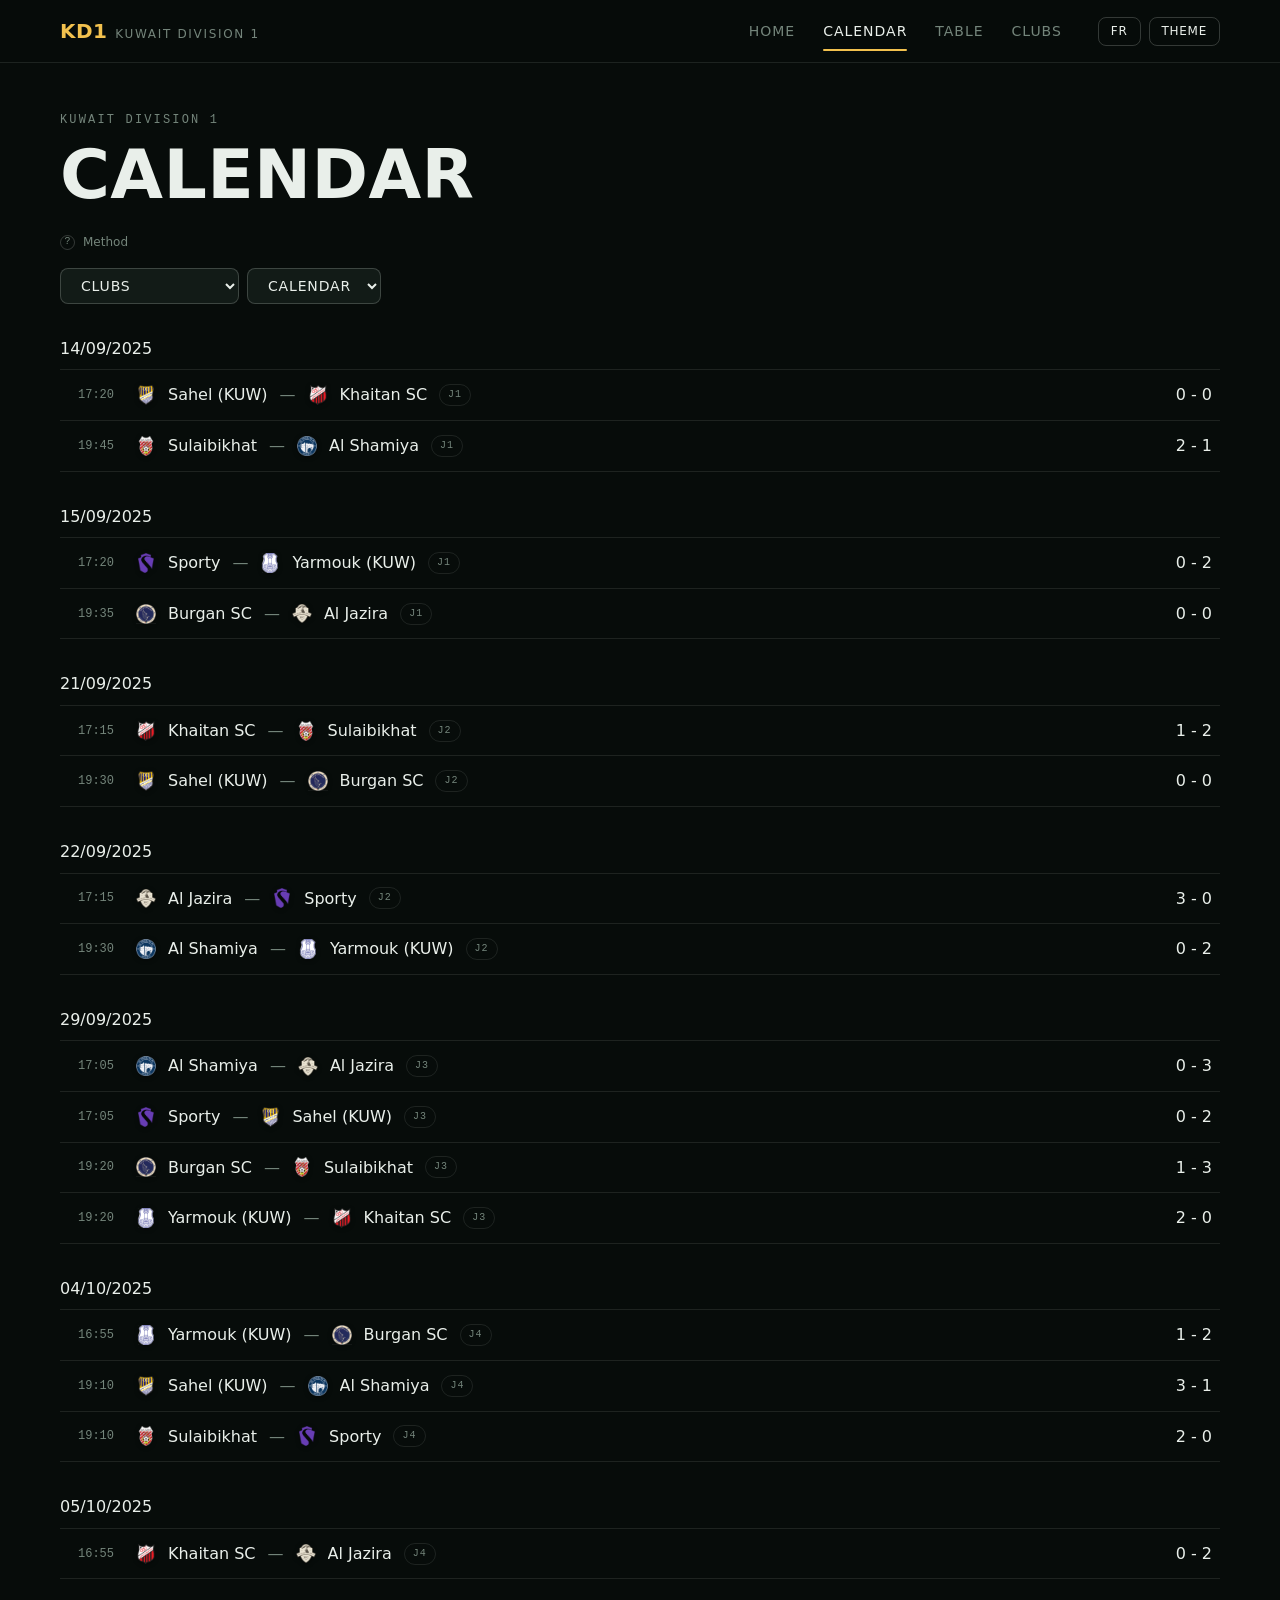
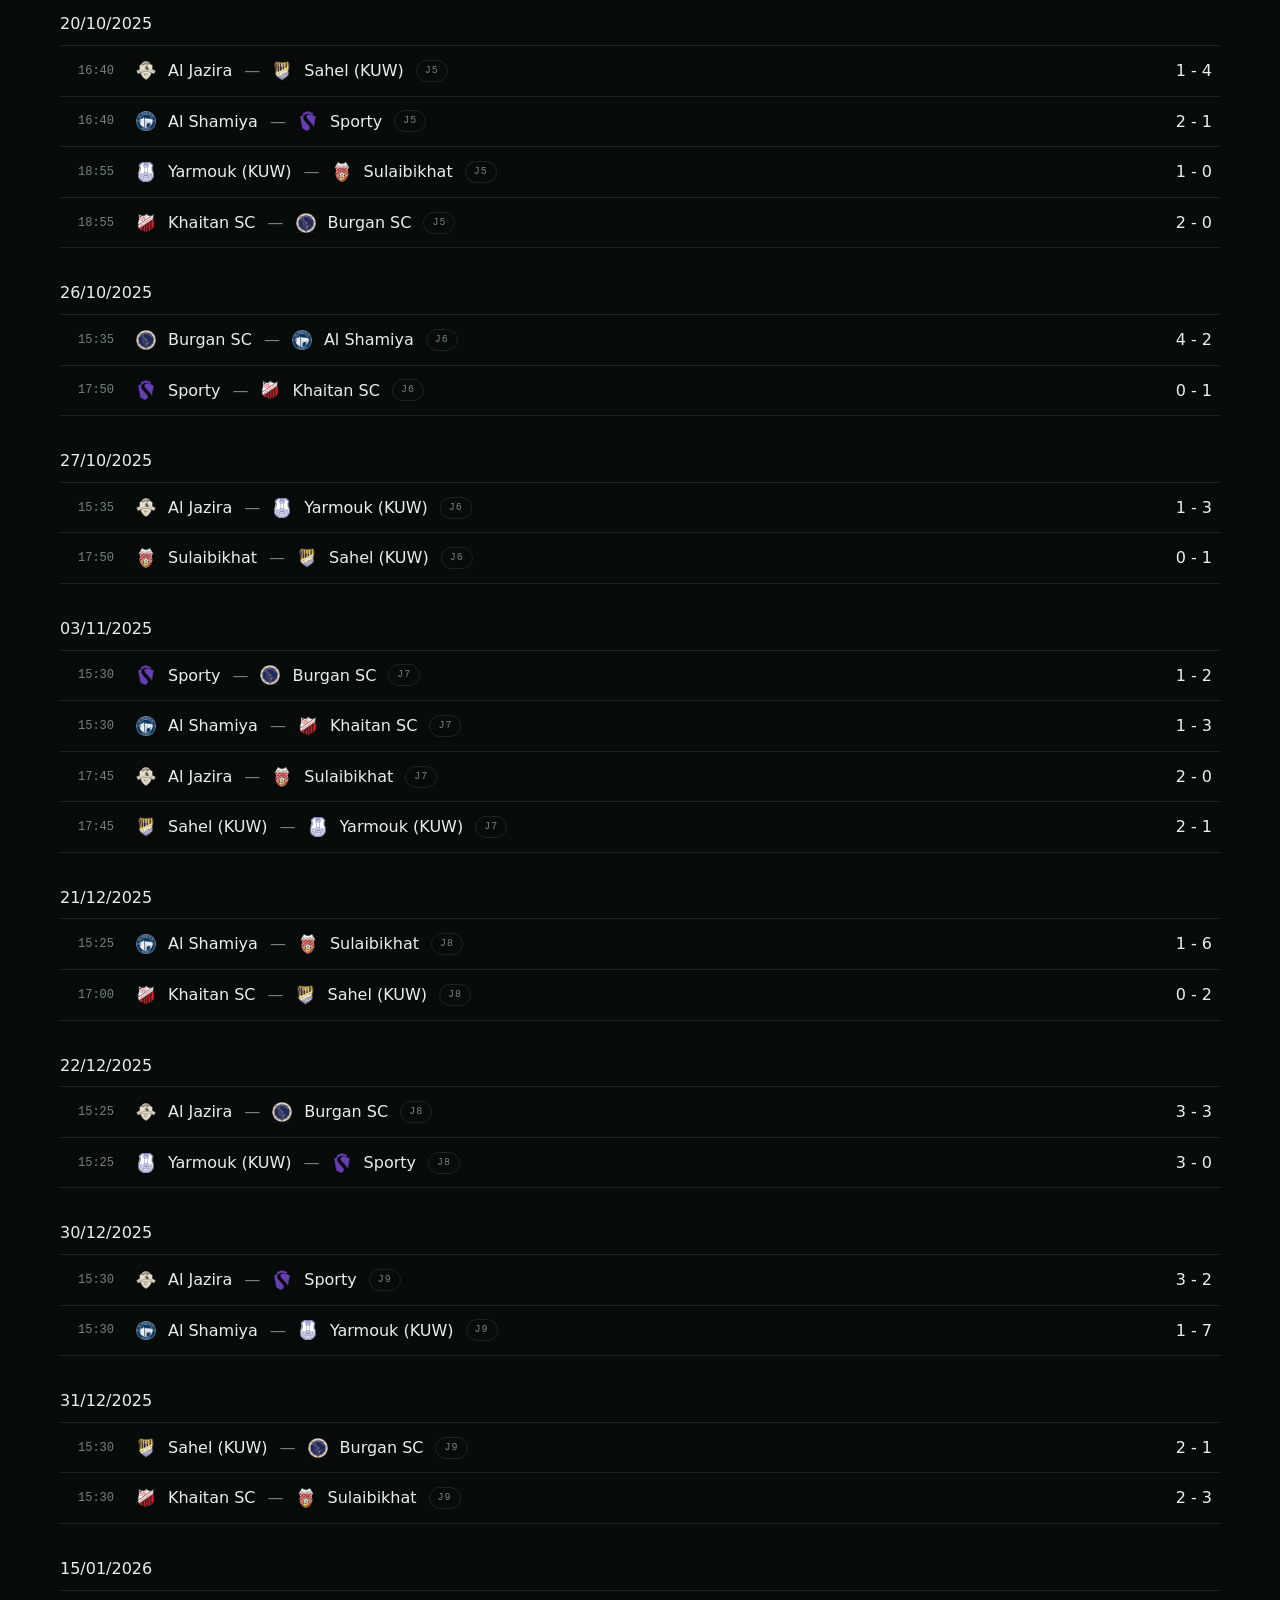
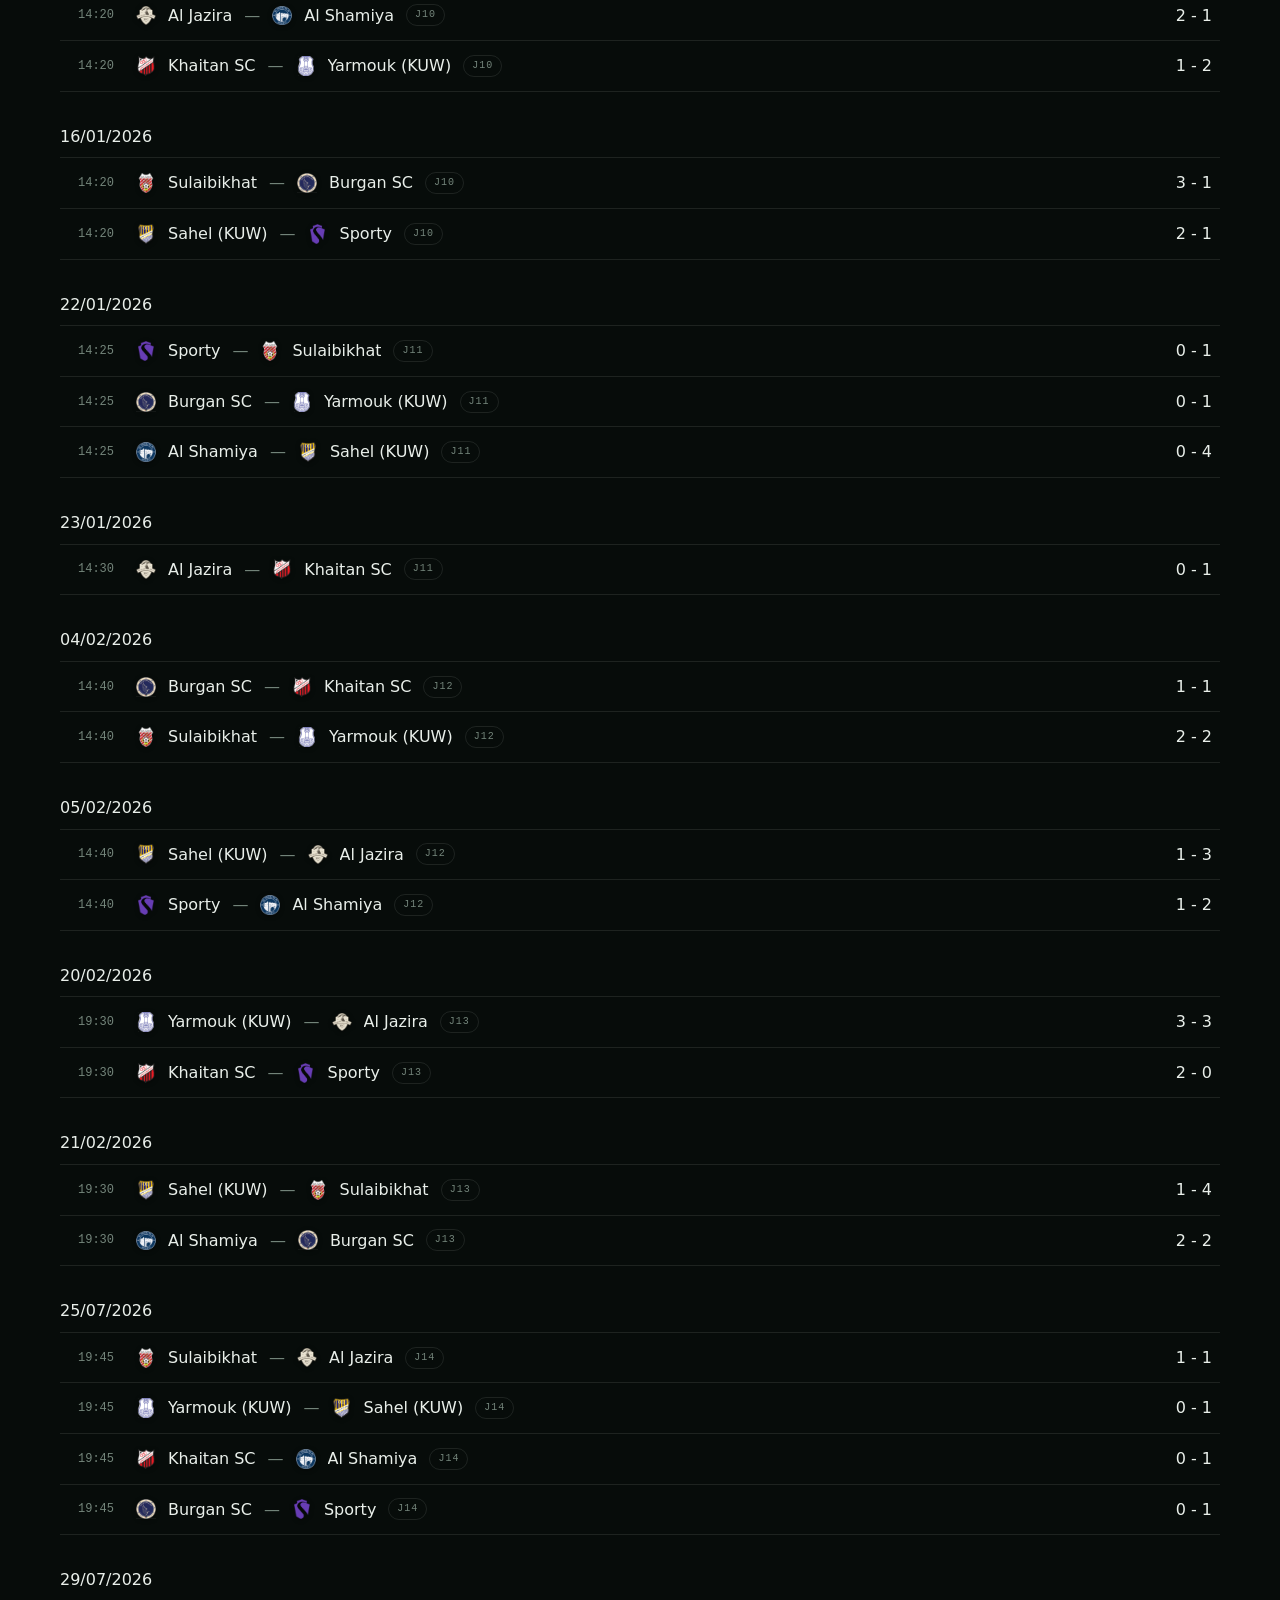
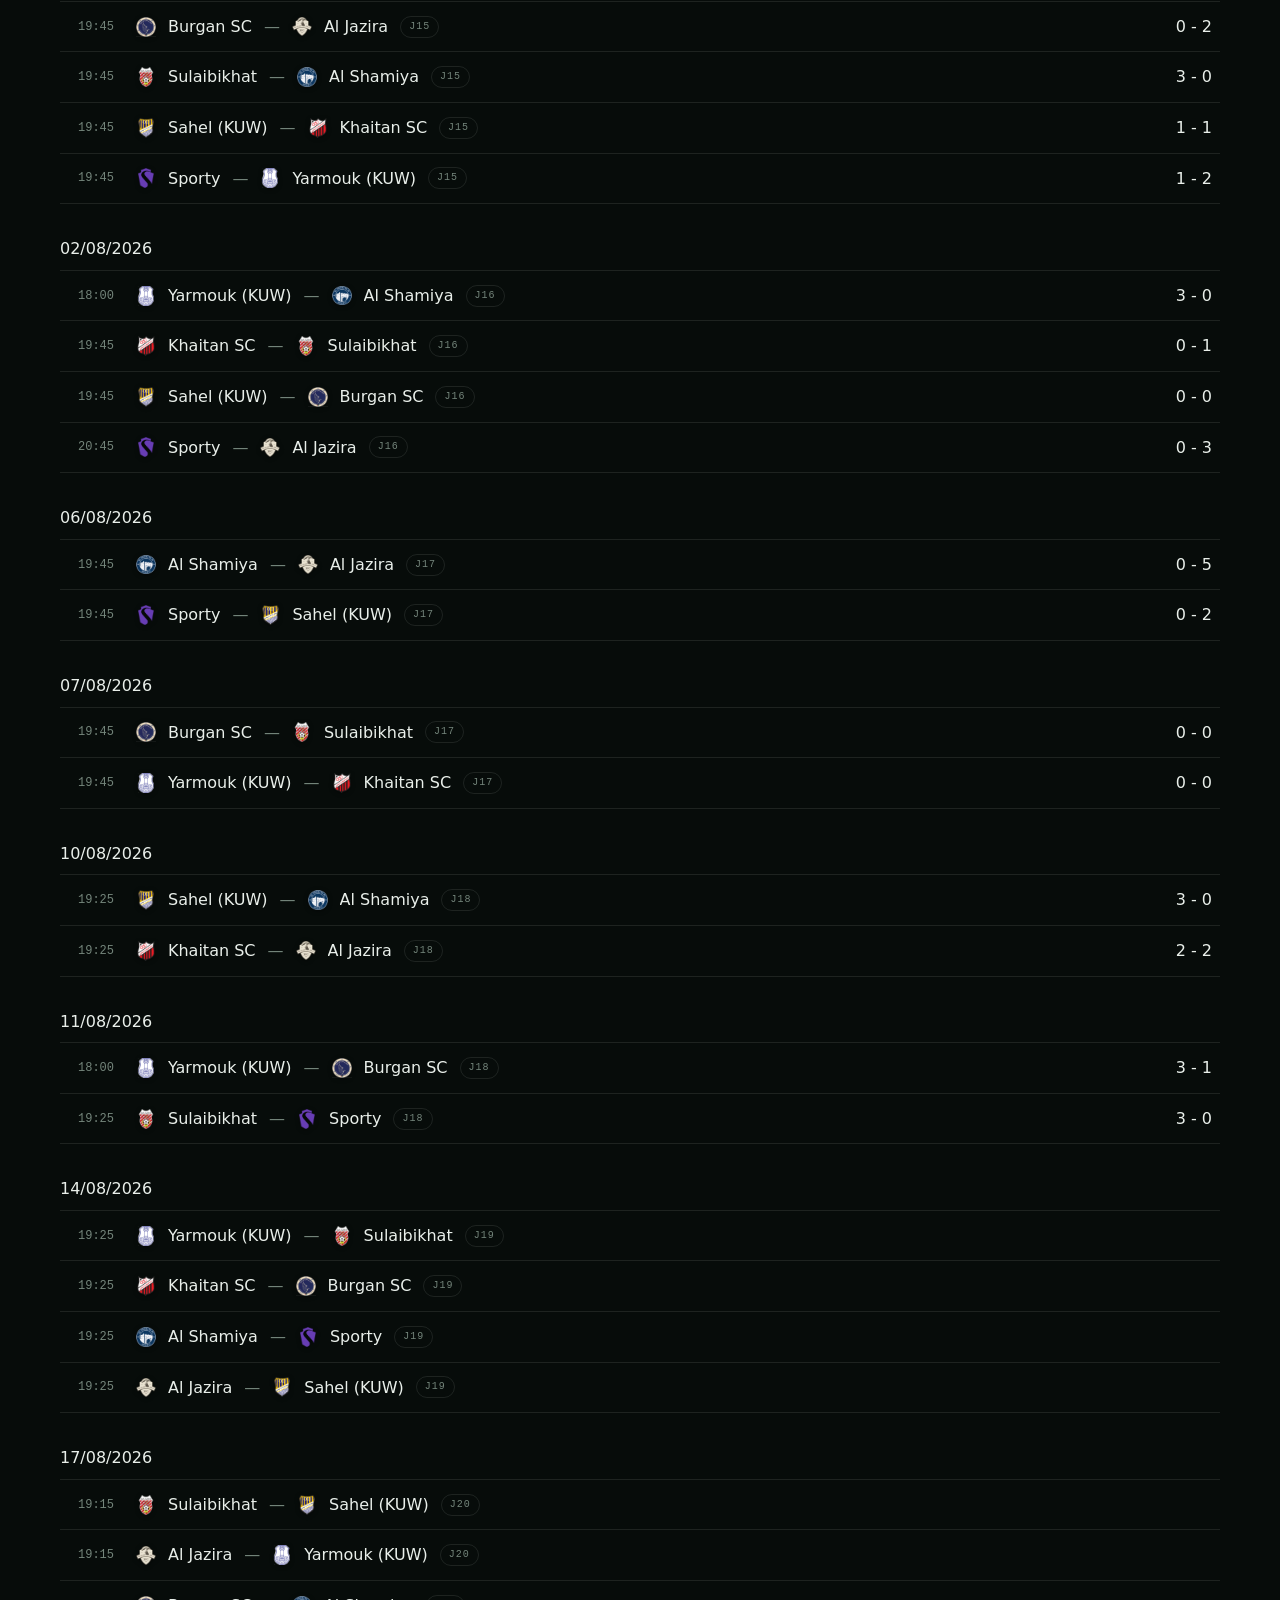
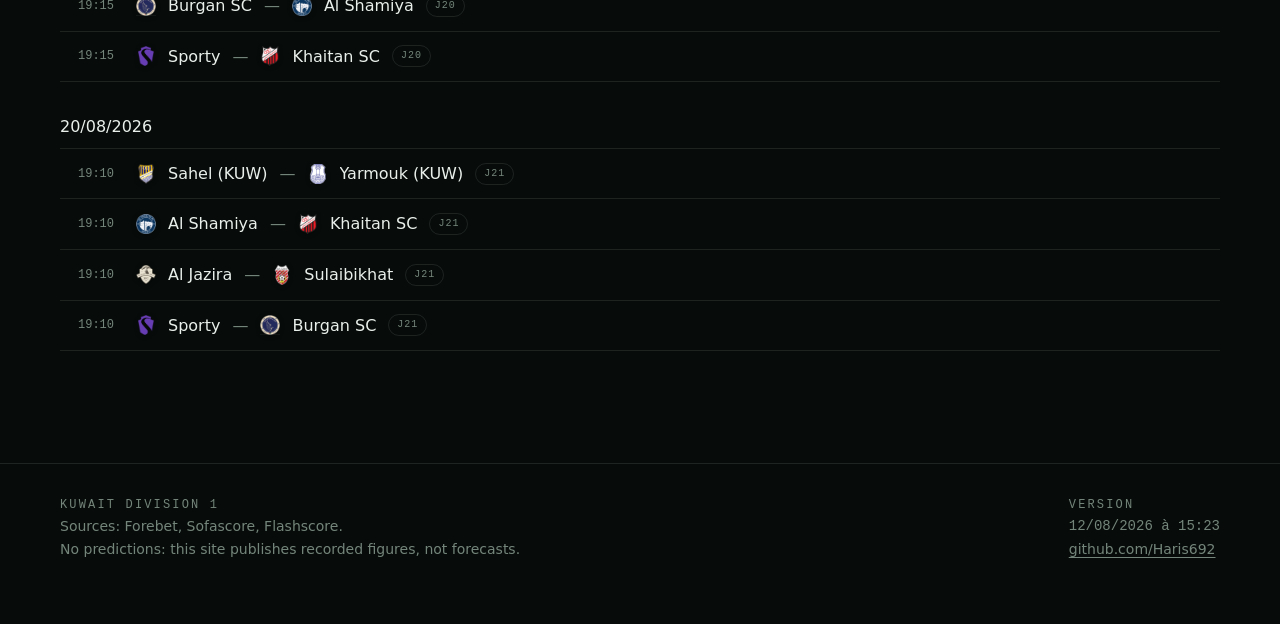
==== commit e17402e5: "fix(buteurs): le classement ne perd plus ceux qui ont change de club Le site donnait Allan Paulista " ====
--- a/calendrier.html
+++ b/calendrier.html
@@ -10,10 +10,10 @@
 <meta property="og:description" content="Toutes les rencontres de la saison 25/26 de Division 1 koweïtienne, journée par journée.">
 <meta property="og:type" content="website">
 <link rel="icon" href="data:image/svg+xml,<svg xmlns='http://www.w3.org/2000/svg' viewBox='0 0 32 32'><text y='26' font-size='26'>&#9917;</text></svg>">
-<link rel="stylesheet" href="assets/dea43d2d53/css/tokens.css">
-<link rel="stylesheet" href="assets/dea43d2d53/css/base.css">
-<link rel="stylesheet" href="assets/dea43d2d53/css/components.css">
-<link rel="stylesheet" href="assets/dea43d2d53/css/pages.css">
+<link rel="stylesheet" href="assets/d9b7aa3b0e/css/tokens.css">
+<link rel="stylesheet" href="assets/d9b7aa3b0e/css/base.css">
+<link rel="stylesheet" href="assets/d9b7aa3b0e/css/components.css">
+<link rel="stylesheet" href="assets/d9b7aa3b0e/css/pages.css">
 <!-- Le thème est posé AVANT le premier rendu : lu depuis le script principal,
      la page clignoterait en sombre puis basculerait en clair. -->
 <script>
@@ -72,7 +72,7 @@
     });
   })();
 </script>
-<script type="module" src="assets/dea43d2d53/js/pages/calendar.js"></script>
+<script type="module" src="assets/d9b7aa3b0e/js/pages/calendar.js"></script>
 </head>
 <body>
 <main id="main"></main>
--- a/assets/d9b7aa3b0e/css/tokens.css
+++ b/assets/d9b7aa3b0e/css/tokens.css
@@ -0,0 +1,124 @@
+/* ============================================================================
+   JETONS — la seule source de vérité pour la couleur, la lettre et l'espace.
+   Aucune valeur brute ailleurs. Si une couleur n'est pas ici, elle n'existe pas.
+
+   DIRECTION : LE STADE À 19 H 25
+   Cette division ne joue qu'en soirée, sous les projecteurs. Le site est donc
+   sombre par défaut, et d'un noir qui tire sur le vert — celui d'une pelouse
+   éclairée de nuit — jamais d'un gris neutre. Un seul accent chaud, la couleur
+   du projecteur, tenu en réserve pour ce qui compte : un score, un direct.
+   ========================================================================= */
+
+:root {
+  color-scheme: dark;
+
+  /* --- surfaces : du plus profond au plus proche ------------------------ */
+  --ink-900: #070c0a;   /* le fond de page, la nuit derrière le stade */
+  --ink-800: #0c1310;   /* les sections */
+  --ink-700: #121b17;   /* les cartes */
+  --ink-600: #18231e;   /* ce qui se pose SUR une carte */
+  --ink-500: #1f2d27;   /* survol */
+
+  --line: rgba(233, 239, 234, 0.10);
+  --line-strong: rgba(233, 239, 234, 0.20);
+
+  /* --- encre : un blanc de projecteur, légèrement verdi --------------- */
+  --text: #e9efea;
+  --text-2: #a3b3aa;
+  --text-3: #74857b;
+
+  /* --- entités : paire validée dataviz, séparation CVD ΔE 26.8 ---------
+     Le domicile est TOUJOURS bleu, l'extérieur TOUJOURS orange. La couleur
+     suit l'équipe, jamais son rang ni son résultat. Ne pas y toucher. */
+  --home: #3987e5;
+  --away: #d95926;
+  --neutral-bar: #74857b;
+
+  /* --- signal ----------------------------------------------------------- */
+  --flood: #f2c14e;     /* le projecteur : score, direct, sélection */
+  --flood-ink: #1a1405; /* ce qu'on écrit SUR le projecteur */
+  --good: #3fbf6a;
+  --warn: #f2a33f;
+  --bad: #ff6b5e;
+  --live: #ff4438;
+
+  /* --- la pelouse -------------------------------------------------------
+     Le même vert de nuit que le fond, éclairci juste assez pour qu'un nom
+     blanc s'y lise. Elle reste SOUS les surfaces `--ink-` : un terrain plus
+     clair qu'une carte volerait la hiérarchie de la page à un élément qui
+     n'est qu'un support de lecture. Le dégradé va du fond du terrain (loin,
+     plus sombre) vers le but (près, plus clair) — c'est ainsi qu'un stade
+     est éclairé, et ça donne le sens de lecture sans une flèche. */
+  --pitch-far: #0e1a14;
+  --pitch-near: #16261d;
+  --pitch-line: rgba(233, 239, 234, 0.09);
+
+  /* --- lettre -----------------------------------------------------------
+     Bahnschrift est le DIN livré avec Windows : la lettre des panneaux de
+     signalisation et des tableaux de stade, disponible sans rien télécharger.
+     Le site doit rester servable depuis un dossier, sans CDN. */
+  --display: "Bahnschrift", "DIN Alternate", "Oswald", "Roboto Condensed",
+             "Segoe UI Variable Display", system-ui, sans-serif;
+  --body: system-ui, -apple-system, "Segoe UI", Roboto, sans-serif;
+  --mono: "Cascadia Mono", ui-monospace, Consolas, "SF Mono", monospace;
+
+  /* Échelle fluide : le même rapport du téléphone au grand écran. */
+  --t--1: 0.75rem;
+  --t-0: 0.875rem;
+  --t-1: 1rem;
+  --t-2: clamp(1.05rem, 0.98rem + 0.35vw, 1.25rem);
+  --t-3: clamp(1.3rem, 1.15rem + 0.7vw, 1.75rem);
+  --t-4: clamp(1.75rem, 1.4rem + 1.6vw, 2.75rem);
+  --t-5: clamp(2.4rem, 1.7rem + 3.2vw, 4.5rem);
+  --t-6: clamp(3rem, 1.8rem + 5.6vw, 7rem);
+
+  /* --- espace : une seule progression, pas d'exception ------------------ */
+  --s-1: 4px;   --s-2: 8px;   --s-3: 12px;  --s-4: 16px;
+  --s-5: 24px;  --s-6: 32px;  --s-7: 48px;  --s-8: 64px;  --s-9: 96px;
+
+  --r-1: 4px; --r-2: 8px; --r-3: 12px; --r-4: 20px; --r-full: 999px;
+
+  --page: 1240px;       /* la largeur de lecture */
+  --gutter: clamp(16px, 4vw, 40px);
+
+  /* --- mouvement --------------------------------------------------------
+     Une seule courbe pour tout le site : sortie franche, arrivée posée. */
+  --ease: cubic-bezier(0.2, 0.7, 0.2, 1);
+  --fast: 120ms;
+  --mid: 220ms;
+  --slow: 380ms;
+
+  --lift: 0 1px 2px rgba(0,0,0,.4), 0 8px 24px -12px rgba(0,0,0,.7);
+  --lift-2: 0 2px 4px rgba(0,0,0,.5), 0 20px 48px -20px rgba(0,0,0,.85);
+
+  --z-nav: 100;
+  --z-board: 90;
+  --z-pop: 200;
+}
+
+/* Le clair n'est pas une inversion mécanique : les surfaces se réordonnent
+   (la carte devient plus claire que le fond) et l'ambre s'assombrit pour tenir
+   le contraste sur blanc. */
+:root[data-theme="light"] {
+  color-scheme: light;
+  --ink-900: #eef1ef;
+  --ink-800: #f5f7f5;
+  --ink-700: #ffffff;
+  --ink-600: #f7f9f7;
+  --ink-500: #eef2ef;
+  --line: rgba(11, 15, 13, 0.12);
+  --line-strong: rgba(11, 15, 13, 0.24);
+  --text: #0b0f0d;
+  --text-2: #4c5a52;
+  --text-3: #7b8a81;
+  --home: #2a78d6;
+  --away: #eb6834;
+  --flood: #8a5a00;
+  --flood-ink: #ffffff;
+  --good: #0a8f36;
+  --warn: #9a6200;
+  --bad: #cc3a2e;
+  --live: #d32b1e;
+  --lift: 0 1px 2px rgba(11,15,13,.06), 0 8px 24px -16px rgba(11,15,13,.25);
+  --lift-2: 0 2px 6px rgba(11,15,13,.08), 0 24px 48px -24px rgba(11,15,13,.3);
+}
--- a/assets/d9b7aa3b0e/css/base.css
+++ b/assets/d9b7aa3b0e/css/base.css
@@ -0,0 +1,114 @@
+/* ============================================================================
+   BASE — remise à zéro, lettre, accessibilité de plancher.
+   Rien de spécifique à un composant ici.
+   ========================================================================= */
+
+*, *::before, *::after { box-sizing: border-box; }
+
+html { -webkit-text-size-adjust: 100%; scroll-behavior: smooth; }
+
+body {
+  margin: 0;
+  background: var(--ink-900);
+  color: var(--text);
+  font: var(--t-1)/1.6 var(--body);
+  /* Un chiffre qui change ne doit jamais déplacer ses voisins : tout le site
+     est en chiffres tabulaires, pas seulement les tableaux. */
+  font-variant-numeric: tabular-nums;
+  -webkit-font-smoothing: antialiased;
+  text-rendering: optimizeLegibility;
+  overflow-x: hidden;
+}
+
+h1, h2, h3, h4 {
+  margin: 0;
+  font-family: var(--display);
+  font-weight: 600;
+  line-height: 1.05;
+  letter-spacing: 0.005em;
+  text-transform: uppercase;
+}
+h1 { font-size: var(--t-5); }
+h2 { font-size: var(--t-3); }
+h3 { font-size: var(--t-2); }
+
+p { margin: 0; }
+
+a { color: inherit; text-decoration: none; }
+a:hover { color: var(--flood); }
+
+img { max-width: 100%; display: block; }
+
+button, input, select, textarea { font: inherit; color: inherit; }
+button { background: none; border: 0; padding: 0; cursor: pointer; }
+
+/* Le focus doit être visible partout, et de la même façon partout : c'est le
+   seul repère de quelqu'un qui navigue au clavier. Une seule règle globale
+   vaut mieux que trente règles par composant qui finissent par diverger. */
+:focus-visible {
+  outline: 2px solid var(--flood);
+  outline-offset: 2px;
+  border-radius: var(--r-1);
+}
+:focus:not(:focus-visible) { outline: none; }
+
+/* Le lien d'évitement : premier élément tabulable de chaque page. */
+.skip {
+  position: absolute; left: var(--s-4); top: -100px;
+  background: var(--flood); color: var(--flood-ink);
+  padding: var(--s-3) var(--s-4); border-radius: var(--r-2);
+  font-family: var(--display); text-transform: uppercase;
+  z-index: var(--z-pop); transition: top var(--fast) var(--ease);
+}
+.skip:focus { top: var(--s-4); color: var(--flood-ink); }
+
+/* Réservé aux lecteurs d'écran : jamais utilisé pour cacher du décor. */
+.sr {
+  position: absolute; width: 1px; height: 1px; padding: 0; margin: -1px;
+  overflow: hidden; clip: rect(0 0 0 0); white-space: nowrap; border: 0;
+}
+
+::selection { background: var(--flood); color: var(--flood-ink); }
+
+/* Les barres de défilement des rails : discrètes, mais présentes — une zone
+   qui défile doit le dire. */
+.scroller { scrollbar-width: thin; scrollbar-color: var(--line-strong) transparent; }
+.scroller::-webkit-scrollbar { height: 6px; }
+.scroller::-webkit-scrollbar-track { background: transparent; }
+.scroller::-webkit-scrollbar-thumb {
+  background: var(--line-strong); border-radius: var(--r-full);
+}
+
+/* --- mise en page ---------------------------------------------------- */
+.page { width: min(var(--page), 100%); margin-inline: auto; padding-inline: var(--gutter); }
+.section { padding-block: var(--s-7); }
+.stack > * + * { margin-top: var(--s-4); }
+
+/* --- utilitaires de texte --------------------------------------------- */
+.eyebrow {
+  font-family: var(--mono); font-size: var(--t--1);
+  letter-spacing: 0.18em; text-transform: uppercase; color: var(--text-3);
+}
+.lede { color: var(--text-2); font-size: var(--t-1); max-width: 62ch; }
+.muted { color: var(--text-3); }
+.num { font-family: var(--display); font-variant-numeric: tabular-nums; }
+.mono { font-family: var(--mono); }
+.truncate { overflow: hidden; text-overflow: ellipsis; white-space: nowrap; }
+
+/* --- mouvement --------------------------------------------------------
+   Une seule entrée de page, jamais d'animation sur les données elles-mêmes :
+   un chiffre qui apparaît en fondu se lit moins vite. */
+@keyframes rise { from { opacity: 0; transform: translateY(10px); } }
+main { animation: rise var(--slow) var(--ease) both; }
+
+@keyframes pulse { 50% { opacity: 0.3; } }
+
+@media (prefers-reduced-motion: reduce) {
+  html { scroll-behavior: auto; }
+  *, *::before, *::after {
+    animation-duration: 0.01ms !important;
+    animation-iteration-count: 1 !important;
+    transition-duration: 0.01ms !important;
+    scroll-behavior: auto !important;
+  }
+}
--- a/assets/d9b7aa3b0e/css/components.css
+++ b/assets/d9b7aa3b0e/css/components.css
@@ -0,0 +1,323 @@
+/* ============================================================================
+   COMPOSANTS — tout ce qui se répète d'une page à l'autre.
+   Un composant = une classe racine. Pas de style contextuel « ce bouton mais
+   dans cette page » : c'est ce qui fait diverger deux pages avec le temps.
+   ========================================================================= */
+
+/* ---------------------------------------------------------------- barre haute
+   Elle ne bouge jamais, sur les six pages, et elle dit toujours où on est.
+   C'est le seul repère stable quand on navigue de match en club en classement. */
+.nav {
+  position: sticky; top: 0; z-index: var(--z-nav);
+  background: color-mix(in srgb, var(--ink-900) 88%, transparent);
+  backdrop-filter: blur(14px) saturate(140%);
+  border-bottom: 1px solid var(--line);
+}
+.nav__in {
+  width: min(var(--page), 100%); margin-inline: auto;
+  padding: var(--s-3) var(--gutter);
+  display: flex; align-items: center; gap: var(--s-5);
+}
+.brand {
+  display: flex; align-items: baseline; gap: var(--s-2);
+  font-family: var(--display); text-transform: uppercase;
+  letter-spacing: 0.02em; font-size: var(--t-2); white-space: nowrap;
+}
+.brand b { color: var(--flood); font-weight: 600; }
+.brand span { font-size: var(--t--1); color: var(--text-3); letter-spacing: 0.14em; }
+
+.nav__links { display: flex; gap: var(--s-1); margin-inline-start: auto; }
+.nav__link {
+  font-family: var(--display); font-size: var(--t-0);
+  text-transform: uppercase; letter-spacing: 0.07em;
+  color: var(--text-3); padding: var(--s-2) var(--s-3);
+  border-radius: var(--r-2); position: relative;
+  transition: color var(--fast) var(--ease), background var(--fast) var(--ease);
+}
+.nav__link:hover { color: var(--text); background: var(--ink-700); }
+.nav__link[aria-current="page"] { color: var(--text); }
+.nav__link[aria-current="page"]::after {
+  content: ""; position: absolute; left: var(--s-3); right: var(--s-3);
+  bottom: -1px; height: 2px; background: var(--flood); border-radius: 2px;
+}
+.nav__tools { display: flex; gap: var(--s-2); align-items: center; }
+
+/* Sous 900 px les liens passent sous la marque et défilent latéralement :
+   un menu à tiroir cacherait la navigation d'un site qui n'a que six pages. */
+@media (max-width: 900px) {
+  .nav__in { flex-wrap: wrap; gap: var(--s-3); }
+  .nav__links {
+    order: 3; width: 100%; margin-inline-start: 0;
+    overflow-x: auto; padding-bottom: var(--s-1);
+  }
+  .nav__tools { margin-inline-start: auto; }
+}
+
+/* --------------------------------------------------------------- commandes */
+.btn {
+  display: inline-flex; align-items: center; gap: var(--s-2);
+  font-family: var(--display); font-size: var(--t-0);
+  text-transform: uppercase; letter-spacing: 0.06em;
+  padding: var(--s-2) var(--s-4); border-radius: var(--r-2);
+  border: 1px solid var(--line-strong); color: var(--text);
+  background: var(--ink-700);
+  transition: background var(--fast) var(--ease), border-color var(--fast) var(--ease),
+              transform var(--fast) var(--ease);
+}
+.btn:hover { background: var(--ink-500); border-color: var(--text-3); color: var(--text); }
+.btn:active { transform: translateY(1px); }
+.btn--primary {
+  background: var(--flood); color: var(--flood-ink); border-color: var(--flood);
+}
+.btn--primary:hover { background: var(--flood); color: var(--flood-ink); filter: brightness(1.08); }
+.btn--ghost { background: none; }
+.btn--sm { padding: var(--s-1) var(--s-3); font-size: var(--t--1); }
+.btn[aria-busy="true"] { opacity: 0.6; cursor: progress; }
+
+select.btn { padding-inline-end: var(--s-3); }
+
+/* ------------------------------------------------------------------- carte */
+.card {
+  background: var(--ink-700); border: 1px solid var(--line);
+  border-radius: var(--r-3); padding: var(--s-5);
+}
+.card__head {
+  display: flex; align-items: baseline; gap: var(--s-3);
+  flex-wrap: wrap; margin-bottom: var(--s-4);
+}
+.card__head h2, .card__head h3 { font-size: var(--t-2); }
+
+/* La note de méthode : chaque bloc dit ce qu'il sait, d'où ça vient et ce qui
+   manque — mais seulement quand on le demande. Déplié partout, ce serait plus
+   de commentaire que de données. */
+.note { margin-top: var(--s-3); }
+.note > summary {
+  display: inline-flex; align-items: center; gap: var(--s-2);
+  font-size: var(--t--1); color: var(--text-3); cursor: pointer;
+  list-style: none; width: max-content;
+}
+.note > summary::-webkit-details-marker { display: none; }
+.note > summary::before {
+  content: "?"; font-family: var(--mono); font-size: 10px; line-height: 1;
+  width: 15px; height: 15px; border: 1px solid var(--line-strong);
+  border-radius: var(--r-full); display: grid; place-items: center;
+}
+.note > summary:hover { color: var(--text-2); }
+.note p { margin-top: var(--s-2); font-size: var(--t-0); color: var(--text-2); max-width: 66ch; }
+
+/* ------------------------------------------------------------------ écusson */
+.crest {
+  width: 28px; height: 28px; object-fit: contain; flex: none;
+  filter: drop-shadow(0 1px 2px rgba(0,0,0,.5));
+}
+.crest--lg { width: 44px; height: 44px; }
+.crest--xl { width: clamp(56px, 9vw, 96px); height: clamp(56px, 9vw, 96px); }
+.crest--sm { width: 20px; height: 20px; }
+/* Un club sans écusson récupéré garde sa place : une pastille à ses initiales
+   plutôt qu'un trou dans l'alignement. */
+.crest--none {
+  display: grid; place-items: center; border-radius: var(--r-full);
+  background: var(--ink-600); color: var(--text-3);
+  font-family: var(--display); font-size: var(--t--1);
+}
+
+.team-chip { display: inline-flex; align-items: center; gap: var(--s-2); min-width: 0; }
+.team-chip__name { font-weight: 600; }
+
+/* ------------------------------------------------------------------ pastille */
+.badge {
+  display: inline-flex; align-items: center; gap: var(--s-1);
+  font-family: var(--mono); font-size: 10px; letter-spacing: 0.1em;
+  text-transform: uppercase; color: var(--text-3);
+  border: 1px solid var(--line); border-radius: var(--r-full);
+  padding: 2px var(--s-2); white-space: nowrap;
+}
+.badge--flood { color: var(--flood); border-color: var(--flood); }
+/* Donnée venue du club lui-même, pas d'une source collectée. Discret : c'est
+   une mention d'origine, pas une distinction. */
+.badge--club { color: var(--text-2); border-color: var(--line); }
+.badge--live { color: var(--live); border-color: var(--live); }
+.badge--live::before {
+  content: ""; width: 6px; height: 6px; border-radius: 50%;
+  background: var(--live); animation: pulse 1.6s ease-in-out infinite;
+}
+.badge--solid { background: var(--ink-600); border-color: transparent; color: var(--text-2); }
+
+/* Le marqueur « en cours » : il se pose au-dessus de l'heure, clignote en
+   rouge, et ne ressemble à aucune autre pastille du site — c'est le seul
+   élément qui change tout seul, il a le droit d'attirer l'œil.
+   Le clignotement s'arrête si la personne a demandé moins d'animations : c'est
+   le rouge qui porte l'information, le battement n'est qu'un renfort. */
+.live-mark {
+  display: inline-flex; align-items: center; gap: 5px;
+  font-family: var(--mono); font-size: var(--t--1);
+  letter-spacing: 0.16em; text-transform: uppercase;
+  color: var(--live); animation: blink 1.3s ease-in-out infinite;
+  cursor: help;
+}
+.live-mark__dot {
+  width: 7px; height: 7px; border-radius: 50%; background: var(--live);
+  box-shadow: 0 0 0 3px color-mix(in srgb, var(--live) 22%, transparent);
+}
+@keyframes blink { 50% { opacity: 0.28; } }
+
+/* Le marqueur se pose au-dessus de l'heure et reste centré sur elle. Sans
+   marqueur, l'empilement ne laisse aucune place vide : l'heure d'une rencontre
+   à venir garde exactement la hauteur du score de sa voisine. */
+.kick-stack {
+  display: inline-flex; flex-direction: column; align-items: center;
+  gap: 2px; line-height: 1;
+}
+
+.dot { width: 9px; height: 9px; border-radius: 50%; flex: none; display: inline-block; }
+.dot--home { background: var(--home); }
+.dot--away { background: var(--away); }
+
+/* ------------------------------------------------------------- rail (Netflix)
+   Une rangée qui défile latéralement, avec accroche. C'est le seul emprunt
+   assumé aux plateformes vidéo, et il tient parce qu'on a de quoi la remplir :
+   84 rencontres, 8 clubs, 50 buteurs. Un rail de trois cartes serait ridicule —
+   les composants qui n'ont pas assez de contenu passent en grille. */
+.rail { position: relative; }
+.rail__head {
+  display: flex; align-items: baseline; gap: var(--s-3);
+  margin-bottom: var(--s-4); padding-inline: var(--gutter);
+}
+.rail__head h2 { font-size: var(--t-3); }
+.rail__more { margin-inline-start: auto; font-size: var(--t-0); color: var(--text-3); }
+.rail__more:hover { color: var(--flood); }
+.rail__track {
+  display: flex; gap: var(--s-4); overflow-x: auto; overscroll-behavior-x: contain;
+  scroll-snap-type: x proximity; padding: var(--s-1) var(--gutter) var(--s-5);
+}
+.rail__track > * { scroll-snap-align: start; flex: none; }
+/* Les flèches ne remplacent pas le défilement, elles le rendent visible à la
+   souris. Cachées au clavier et au tactile, qui ont déjà mieux. */
+.rail__arrow {
+  position: absolute; top: 50%; translate: 0 -30%;
+  width: 40px; height: 64px; display: none; place-items: center;
+  background: color-mix(in srgb, var(--ink-900) 82%, transparent);
+  border: 1px solid var(--line); border-radius: var(--r-2);
+  color: var(--text); font-size: var(--t-2); z-index: 2;
+  transition: background var(--fast) var(--ease);
+}
+.rail__arrow:hover { background: var(--ink-600); }
+.rail__arrow[hidden] { display: none; }
+.rail__arrow--prev { left: 4px; }
+.rail__arrow--next { right: 4px; }
+@media (hover: hover) and (min-width: 900px) { .rail__arrow { display: grid; } }
+
+/* --------------------------------------------------------- carte rencontre */
+.fixture {
+  width: 280px; background: var(--ink-700); border: 1px solid var(--line);
+  border-radius: var(--r-3); padding: var(--s-4); display: block;
+  transition: transform var(--mid) var(--ease), border-color var(--mid) var(--ease),
+              box-shadow var(--mid) var(--ease), background var(--mid) var(--ease);
+}
+.fixture:hover, .fixture:focus-visible {
+  transform: translateY(-3px); border-color: var(--line-strong);
+  box-shadow: var(--lift-2); background: var(--ink-600); color: var(--text);
+}
+.fixture__top {
+  display: flex; align-items: center; gap: var(--s-2);
+  margin-bottom: var(--s-4); font-size: var(--t--1); color: var(--text-3);
+}
+.fixture__side {
+  display: flex; align-items: center; gap: var(--s-3); padding-block: var(--s-1);
+}
+.fixture__side .name { flex: 1; min-width: 0; font-weight: 600; }
+.fixture__side .score {
+  font-family: var(--display); font-size: var(--t-2); min-width: 1.4ch; text-align: right;
+}
+/* Le perdant s'efface d'un cran : on lit le résultat sans lire les chiffres. */
+.fixture__side--lost { color: var(--text-3); }
+.fixture__side--lost .score { color: var(--text-3); }
+.fixture__foot {
+  margin-top: var(--s-3); padding-top: var(--s-3); border-top: 1px solid var(--line);
+  font-size: var(--t--1); color: var(--text-3);
+  display: flex; align-items: center; gap: var(--s-2);
+}
+.fixture__kick { font-family: var(--display); font-size: var(--t-3); color: var(--text-2); }
+
+/* ------------------------------------------------------------- carte club */
+.club {
+  width: 200px; border-radius: var(--r-3); border: 1px solid var(--line);
+  background: var(--ink-700); padding: var(--s-5) var(--s-4);
+  display: grid; justify-items: center; gap: var(--s-3); text-align: center;
+  transition: transform var(--mid) var(--ease), box-shadow var(--mid) var(--ease),
+              border-color var(--mid) var(--ease);
+  position: relative; overflow: hidden;
+}
+/* La couleur du club ne teinte que ce voile, jamais un graphique : deux clubs
+   peuvent partager une teinte, et une couleur de club peut être blanche. */
+.club::before {
+  content: ""; position: absolute; inset: 0 0 auto; height: 3px;
+  background: var(--club, var(--line-strong));
+}
+.club:hover, .club:focus-visible {
+  transform: translateY(-4px); box-shadow: var(--lift-2);
+  border-color: var(--line-strong); color: var(--text);
+}
+.club__name { font-family: var(--display); font-size: var(--t-1); text-transform: uppercase; }
+.club__meta { font-size: var(--t--1); color: var(--text-3); }
+
+/* ------------------------------------------------------------------ tableau */
+.table { width: 100%; border-collapse: collapse; font-size: var(--t-0); }
+.table th {
+  text-align: left; font-family: var(--mono); font-size: 10px;
+  letter-spacing: 0.14em; text-transform: uppercase; color: var(--text-3);
+  font-weight: 400; padding: var(--s-2) var(--s-3); border-bottom: 1px solid var(--line-strong);
+}
+.table td { padding: var(--s-3); border-bottom: 1px solid var(--line); }
+.table tbody tr { transition: background var(--fast) var(--ease); }
+.table tbody tr:hover { background: var(--ink-600); }
+.table .n { text-align: right; font-variant-numeric: tabular-nums; }
+.table .rank { color: var(--text-3); width: 2.5ch; text-align: right; font-family: var(--display); }
+.table__wrap { overflow-x: auto; }
+
+/* Les places qui comptent, marquées à gauche plutôt que par une couleur de
+   fond : le classement reste lisible en noir et blanc. */
+.table tr[data-zone="up"] td:first-child { box-shadow: inset 3px 0 0 var(--good); }
+.table tr[data-zone="down"] td:first-child { box-shadow: inset 3px 0 0 var(--bad); }
+.table tr[data-highlight] td { background: color-mix(in srgb, var(--flood) 10%, transparent); }
+
+/* ------------------------------------------------------------- barre comparée */
+.h2h { display: grid; grid-template-columns: 4.5ch 1fr minmax(9ch, auto) 1fr 4.5ch; gap: var(--s-2) var(--s-3); align-items: center; }
+.h2h__label { text-align: center; font-size: var(--t--1); color: var(--text-2); }
+.h2h__bar { height: 8px; border-radius: var(--r-full); background: var(--ink-600); overflow: hidden; display: flex; }
+.h2h__bar--home { justify-content: flex-end; }
+.h2h__fill { height: 100%; border-radius: var(--r-full); }
+.h2h__fill--home { background: var(--home); }
+.h2h__fill--away { background: var(--away); }
+.h2h__v { font-family: var(--display); font-size: var(--t-0); }
+.h2h__v--l { text-align: right; }
+.h2h__group {
+  grid-column: 1 / -1; margin-top: var(--s-4); font-family: var(--mono);
+  font-size: 10px; letter-spacing: 0.14em; text-transform: uppercase; color: var(--text-3);
+}
+
+/* -------------------------------------------------------------- états vides */
+.empty {
+  display: grid; gap: var(--s-3); justify-items: start;
+  padding: var(--s-6); border: 1px dashed var(--line-strong);
+  border-radius: var(--r-3); color: var(--text-2);
+}
+.empty h3 { font-size: var(--t-2); color: var(--text); }
+
+/* Le squelette : ce qui s'affiche pendant que les données arrivent. Il a la
+   FORME du contenu attendu, pas une roue qui tourne — la page ne doit pas
+   sauter quand les vraies valeurs se posent. */
+.skel {
+  background: linear-gradient(90deg, var(--ink-700), var(--ink-600), var(--ink-700));
+  background-size: 200% 100%; border-radius: var(--r-2);
+  animation: shimmer 1.4s linear infinite;
+}
+@keyframes shimmer { to { background-position: -200% 0; } }
+
+/* -------------------------------------------------------------------- pied */
+.foot {
+  border-top: 1px solid var(--line); margin-top: var(--s-8);
+  padding-block: var(--s-6) var(--s-8); color: var(--text-3); font-size: var(--t-0);
+}
+.foot__grid { display: flex; flex-wrap: wrap; gap: var(--s-5); justify-content: space-between; }
+.foot a { text-decoration: underline; text-underline-offset: 3px; }
--- a/assets/d9b7aa3b0e/css/pages.css
+++ b/assets/d9b7aa3b0e/css/pages.css
@@ -0,0 +1,342 @@
+/* ============================================================================
+   PAGES — ce qui n'existe qu'à un endroit. Tout ce qui se répète est dans
+   components.css ; si un bloc d'ici commence à servir deux fois, il déménage.
+   ========================================================================= */
+
+/* ------------------------------------------------------------------ la une
+   L'ouverture du site. Ce que voit un club koweïtien à la première seconde :
+   une rencontre, en grand, avec son score. Pas un tableau de bord. */
+.hero {
+  position: relative; overflow: hidden;
+  border-bottom: 1px solid var(--line);
+  padding-block: clamp(var(--s-6), 7vw, var(--s-9));
+}
+/* Deux halos aux couleurs des deux camps, très dilués : l'ambiance d'un stade
+   éclairé, sans jamais teinter un chiffre. */
+.hero::before, .hero::after {
+  content: ""; position: absolute; inset-block: -40%; width: 60%;
+  filter: blur(90px); opacity: 0.5; pointer-events: none;
+}
+.hero::before { left: -15%; background: radial-gradient(circle, var(--home), transparent 62%); }
+.hero::after { right: -15%; background: radial-gradient(circle, var(--away), transparent 62%); }
+/* Sur fond clair, la même opacité vire au pastel et affaiblit le texte :
+   les halos se retirent nettement. */
+:root[data-theme="light"] .hero::before,
+:root[data-theme="light"] .hero::after { opacity: 0.22; }
+:root[data-theme="light"] .club-hero::before { opacity: 0.2; }
+.hero__in { position: relative; }
+.hero__meta { display: flex; flex-wrap: wrap; gap: var(--s-3); align-items: center; margin-bottom: var(--s-5); }
+.hero__grid {
+  display: grid; grid-template-columns: 1fr auto 1fr;
+  align-items: center; gap: clamp(var(--s-3), 3vw, var(--s-7));
+}
+.hero__team { display: grid; justify-items: center; gap: var(--s-3); text-align: center; min-width: 0; }
+.hero__name {
+  font-family: var(--display); font-size: var(--t-4); text-transform: uppercase;
+  line-height: 1; overflow-wrap: anywhere;
+}
+.hero__rank { font-size: var(--t--1); color: var(--text-2); }
+.hero__score {
+  font-family: var(--display); font-size: var(--t-6); line-height: 0.9;
+  color: var(--flood); white-space: nowrap; letter-spacing: 0.01em;
+}
+.hero__score .sep { color: var(--text-3); margin-inline: 0.12em; }
+.hero__kick { font-family: var(--display); font-size: var(--t-4); color: var(--text-2); }
+.hero__cta { margin-top: var(--s-6); display: flex; flex-wrap: wrap; gap: var(--s-3); }
+.hero__line {
+  margin-top: var(--s-5); display: flex; flex-wrap: wrap; gap: var(--s-2) var(--s-4);
+  font-size: var(--t-0); color: var(--text-2);
+}
+.hero__line b { color: var(--text); font-weight: 600; }
+@media (max-width: 700px) {
+  .hero__name { font-size: var(--t-2); }
+  .hero__grid { gap: var(--s-2); }
+}
+
+/* Plusieurs rencontres à la une — le cas normal : une journée de cette division
+   se joue en deux à quatre matchs le même soir. Chacune garde un panneau
+   entier, cliquable d'un bout à l'autre. Aucune n'est reléguée derrière une
+   autre : elles ont toutes eu lieu ce soir-là. */
+.hero__matches {
+  display: grid; gap: var(--s-4);
+  grid-template-columns: repeat(auto-fit, minmax(320px, 1fr));
+}
+.hmatch {
+  display: block; padding: var(--s-4) var(--s-5);
+  background: color-mix(in srgb, var(--ink-700) 72%, transparent);
+  backdrop-filter: blur(6px);
+  border: 1px solid var(--line); border-radius: var(--r-3);
+  transition: transform var(--mid) var(--ease), border-color var(--mid) var(--ease),
+              box-shadow var(--mid) var(--ease);
+}
+a.hmatch:hover, a.hmatch:focus-visible {
+  transform: translateY(-3px); border-color: var(--line-strong);
+  box-shadow: var(--lift-2); color: var(--text);
+}
+.hmatch__top {
+  display: flex; align-items: center; gap: var(--s-2);
+  font-size: var(--t--1); color: var(--text-3); margin-bottom: var(--s-3);
+}
+.hmatch__grid {
+  display: grid; grid-template-columns: 1fr auto 1fr;
+  align-items: center; gap: var(--s-3);
+}
+.hmatch__side { display: grid; justify-items: center; gap: var(--s-2); min-width: 0; text-align: center; }
+.hmatch__name {
+  font-family: var(--display); font-size: var(--t-1); text-transform: uppercase;
+  line-height: 1.1; overflow-wrap: anywhere;
+}
+.hmatch__score { font-family: var(--display); font-size: var(--t-4); color: var(--flood); white-space: nowrap; }
+.hmatch__score .sep { color: var(--text-3); margin-inline: 0.1em; }
+.hmatch__kick { font-family: var(--display); font-size: var(--t-3); color: var(--text-2); }
+.hmatch__line {
+  margin-top: var(--s-3); padding-top: var(--s-3); border-top: 1px solid var(--line);
+  display: flex; flex-wrap: wrap; gap: var(--s-1) var(--s-3);
+  font-size: var(--t--1); color: var(--text-2);
+}
+.hmatch__line b { color: var(--text); font-weight: 600; }
+
+/* ------------------------------------------------------------------ chiffres */
+.stats-strip {
+  display: grid; grid-template-columns: repeat(auto-fit, minmax(150px, 1fr));
+  gap: var(--s-4);
+}
+.stat {
+  background: var(--ink-700); border: 1px solid var(--line);
+  border-radius: var(--r-3); padding: var(--s-4) var(--s-5);
+}
+.stat__v { font-size: var(--t-4); line-height: 1; }
+.stat__l { font-size: var(--t--1); color: var(--text-2); margin-top: var(--s-2); }
+.stat__n { font-size: var(--t--1); color: var(--text-3); }
+
+.grid-cards {
+  display: grid; gap: var(--s-4);
+  grid-template-columns: repeat(auto-fill, minmax(200px, 1fr));
+}
+.grid-cards > * { width: auto; }
+
+.scorer { display: flex; align-items: center; gap: var(--s-3); }
+.scorer__g { font-size: var(--t-4); line-height: 1; color: var(--flood); }
+.scorer__n { font-weight: 600; }
+
+/* ----------------------------------------------------------- page rencontre */
+.board {
+  position: sticky; top: 57px; z-index: var(--z-board);
+  background: var(--ink-900); border-bottom: 1px solid var(--line);
+  box-shadow: 0 10px 20px -18px rgba(0,0,0,.9);
+}
+.board__in { padding-block: var(--s-3); }
+.board__line { display: grid; grid-template-columns: 1fr auto 1fr; align-items: center; gap: var(--s-4); }
+.board__team { display: flex; align-items: center; gap: var(--s-3); min-width: 0; }
+.board__team--away { flex-direction: row-reverse; text-align: right; }
+.board__name { font-family: var(--display); font-size: var(--t-2); text-transform: uppercase; }
+.board__score { font-family: var(--display); font-size: var(--t-4); color: var(--flood); white-space: nowrap; }
+.board__score .sep { color: var(--text-3); margin-inline: 0.1em; }
+.board__meta { margin-top: var(--s-2); display: flex; flex-wrap: wrap; gap: var(--s-2) var(--s-4); font-size: var(--t--1); color: var(--text-3); }
+@media (max-width: 640px) { .board { top: 106px; } .board__name { font-size: var(--t-0); } }
+
+.tabs { display: flex; gap: var(--s-1); border-bottom: 1px solid var(--line); overflow-x: auto; }
+.tab {
+  font-family: var(--display); font-size: var(--t-0); text-transform: uppercase;
+  letter-spacing: 0.06em; color: var(--text-3); white-space: nowrap;
+  padding: var(--s-3) var(--s-4); border-bottom: 2px solid transparent;
+  transition: color var(--fast) var(--ease);
+}
+.tab:hover { color: var(--text-2); }
+.tab[aria-selected="true"] { color: var(--text); border-bottom-color: var(--flood); }
+
+/* --- le fil du match : la signature du projet -------------------------
+   Personne d'autre ne publie les buteurs de cette division. Depuis qu'ils sont
+   nommés ET minutés, le match tient sur une ligne de temps. C'est le seul
+   endroit du site où l'on dépense de l'emphase. */
+.tl__track {
+  position: relative; height: 104px; border-radius: var(--r-2);
+  background: linear-gradient(180deg, transparent 0 8%,
+    color-mix(in srgb, var(--ink-600) 80%, transparent) 8% 92%, transparent 92%);
+}
+.tl__track::after {
+  content: ""; position: absolute; inset-inline: 0; top: 50%;
+  border-top: 1px solid var(--line-strong);
+}
+.tl__q { position: absolute; top: 14%; bottom: 14%; width: 1px; background: var(--line); }
+.tl__half { position: absolute; top: 4%; bottom: 4%; width: 1px; background: var(--line-strong); }
+.tl__mk {
+  position: absolute; translate: -50% 0; display: flex; flex-direction: column;
+  align-items: center; gap: var(--s-1);
+}
+.tl__mk--home { top: 10px; }
+.tl__mk--away { bottom: 10px; flex-direction: column-reverse; }
+.tl__pip { width: 13px; height: 13px; border-radius: 50%; box-shadow: 0 0 0 3px var(--ink-700); }
+.tl__mk--home .tl__pip { background: var(--home); }
+.tl__mk--away .tl__pip { background: var(--away); }
+.tl__mk--card .tl__pip { width: 8px; height: 11px; border-radius: 2px; background: var(--flood); opacity: .75; }
+.tl__mk--red .tl__pip { background: var(--bad); opacity: 1; }
+.tl__stamp { font-family: var(--mono); font-size: 11px; color: var(--text-2); white-space: nowrap; }
+.tl__stamp .at { color: var(--flood); }
+.tl__scale { display: flex; justify-content: space-between; font-family: var(--mono); font-size: 10px; color: var(--text-3); margin-top: var(--s-2); }
+.tl__who { margin-top: var(--s-4); display: flex; flex-wrap: wrap; gap: var(--s-2) var(--s-5); font-size: var(--t-0); color: var(--text-2); }
+.tl__who b { color: var(--text); }
+.tl__who .dot { margin-inline-end: var(--s-2); }
+
+/* --- homme du match --- */
+.motm { display: grid; gap: var(--s-4); }
+.motm__row { display: flex; gap: var(--s-3); align-items: baseline; }
+.motm__head { display: flex; flex-wrap: wrap; align-items: baseline; gap: var(--s-2); }
+.motm__why { font-size: var(--t-0); color: var(--text-2); max-width: 62ch; }
+
+/* --- possession --- */
+.poss { display: flex; height: 10px; border-radius: var(--r-full); overflow: hidden; }
+.poss span:first-child { background: var(--home); }
+.poss span:last-child { background: var(--away); }
+.poss__row { display: flex; justify-content: space-between; font-size: var(--t-0); margin-bottom: var(--s-2); }
+
+/* ----------------------------------------------------------------- page club */
+.club-hero { position: relative; overflow: hidden; border-bottom: 1px solid var(--line); padding-block: var(--s-7); }
+.club-hero::before {
+  content: ""; position: absolute; inset-block: -60%; left: -10%; width: 55%;
+  background: radial-gradient(circle, var(--club, var(--home)), transparent 62%);
+  filter: blur(100px); opacity: .45; pointer-events: none;
+}
+.club-hero__in { position: relative; display: flex; flex-wrap: wrap; gap: var(--s-5); align-items: center; }
+.club-hero__title h1 { font-size: var(--t-4); }
+
+.squad { display: grid; gap: var(--s-5); grid-template-columns: repeat(auto-fit, minmax(240px, 1fr)); }
+.squad__grp { font-family: var(--mono); font-size: 10px; letter-spacing: .14em; text-transform: uppercase; color: var(--text-3); margin-bottom: var(--s-2); }
+.player { display: flex; align-items: center; gap: var(--s-3); padding: var(--s-2) 0; border-bottom: 1px solid var(--line); }
+.player__no { font-family: var(--display); color: var(--text-3); width: 2.5ch; text-align: right; }
+.player__n { flex: 1; min-width: 0; }
+.player__g { font-family: var(--display); color: var(--flood); }
+
+/* ---------------------------------------------------------------- terrain */
+/* La pelouse est un dégradé, pas une image : le site reste autonome, et la
+   couleur vient des jetons — c'est le même vert de nuit que le fond de page,
+   éclairci juste assez pour lire dessus. Les lignes blanches sont dessinées
+   en `background-image`, aucune n'est un élément : un rond central en DOM
+   serait un nœud de plus à ne jamais styler. */
+.pitch__field {
+  display: flex; flex-direction: column; justify-content: space-between;
+  gap: var(--s-3); padding: var(--s-4) var(--s-2);
+  min-height: 340px; border-radius: var(--r-2);
+  border: 1px solid var(--line);
+  background:
+    /* le rond central */
+    radial-gradient(circle at 50% 50%, transparent 46px,
+                    var(--pitch-line) 46px 47px, transparent 47px),
+    /* la ligne médiane */
+    linear-gradient(var(--pitch-line), var(--pitch-line)) 50% 50% / 100% 1px no-repeat,
+    /* la pelouse */
+    linear-gradient(180deg, var(--pitch-far), var(--pitch-near));
+}
+.pitch__line {
+  display: flex; justify-content: space-evenly; align-items: flex-start;
+  gap: var(--s-2); flex-wrap: wrap;
+}
+.pitch__p {
+  display: flex; flex-direction: column; align-items: center; gap: 2px;
+  min-width: 0; max-width: 5.5rem; text-align: center; color: var(--text);
+}
+.pitch__p--flat { cursor: default; }
+.pitch__no {
+  font-family: var(--display); font-size: var(--t--1);
+  width: 1.9rem; height: 1.9rem; border-radius: 50%;
+  display: grid; place-items: center;
+  background: var(--ink-800); border: 1px solid var(--line-strong);
+}
+.pitch__name {
+  font-size: 10px; line-height: 1.2; max-width: 100%;
+  overflow: hidden; text-overflow: ellipsis; white-space: nowrap;
+}
+.pitch__c {
+  font-family: var(--mono); font-size: 8px; line-height: 1;
+  padding: 2px 3px; border-radius: 2px;
+  background: var(--flood); color: var(--flood-ink);
+}
+/* Les joueurs sans poste, sous le terrain et non dessus. La bordure en
+   pointillés dit « on ne sait pas où les mettre » sans avoir à l'écrire. */
+.pitch__off {
+  margin-top: var(--s-3); padding: var(--s-3);
+  border: 1px dashed var(--line-strong); border-radius: var(--r-2);
+}
+.pitch__off-label {
+  font-family: var(--mono); font-size: 10px; letter-spacing: .12em;
+  text-transform: uppercase; color: var(--text-3); margin-bottom: var(--s-3);
+}
+
+/* Feuille de match. Un joueur que la source ne connaît pas n'a pas de fiche :
+   il garde exactement la même ligne, sans l'affordance du lien — rien ne doit
+   suggérer qu'il y a quelque chose à cliquer. */
+.player--flat { color: inherit; cursor: default; }
+.sheet__mark {
+  font-family: var(--mono); font-size: 9px; line-height: 1;
+  padding: 3px 4px; border: 1px solid var(--line); border-radius: 3px;
+  color: var(--text-3);
+}
+
+/* --------------------------------------------------------------- calendrier */
+.day { margin-top: var(--s-6); }
+.day__h {
+  display: flex; align-items: baseline; gap: var(--s-3);
+  font-family: var(--display); text-transform: uppercase; font-size: var(--t-1);
+  padding-bottom: var(--s-2); border-bottom: 1px solid var(--line);
+}
+.row-fx {
+  display: grid; grid-template-columns: 5.5ch 1fr auto; gap: var(--s-3);
+  align-items: center; padding: var(--s-3) var(--s-2); border-bottom: 1px solid var(--line);
+  transition: background var(--fast) var(--ease);
+}
+.row-fx:hover { background: var(--ink-700); color: var(--text); }
+.row-fx__t { font-family: var(--mono); font-size: var(--t--1); color: var(--text-3); }
+.row-fx__m { display: flex; align-items: center; gap: var(--s-3); flex-wrap: wrap; min-width: 0; }
+.row-fx__s { font-family: var(--display); font-size: var(--t-1); }
+.filters { display: flex; flex-wrap: wrap; gap: var(--s-2); margin-bottom: var(--s-5); }
+
+/* ------------------------------------------------------------ page joueur
+   ⚠️ Pas de radar à cinq axes ici, et ce n'est pas un oubli : aucune source ne
+   publie de note, de minutes, de passes ni de tacles sur cette division. Un
+   radar bâti sur les seuls buts serait une décoration qui ment. Ce que la page
+   montre est vrai, et une partie — le profil de buteur — est calculée par nous
+   depuis les chronologies. */
+.photo {
+  width: 44px; height: 44px; border-radius: var(--r-full); flex: none;
+  object-fit: cover; background: var(--ink-600);
+}
+.photo--lg { width: 64px; height: 64px; }
+.photo--xl { width: clamp(84px, 12vw, 128px); height: clamp(84px, 12vw, 128px); }
+.photo--sm { width: 30px; height: 30px; }
+.photo--none {
+  display: grid; place-items: center; font-family: var(--display);
+  color: var(--text-3); font-size: var(--t-0); letter-spacing: .02em;
+}
+.photo--xl.photo--none { font-size: var(--t-3); }
+
+.player__ar { font-size: var(--t-2); color: var(--text-2); margin-top: var(--s-1); }
+
+/* Un joueur d'un effectif est un lien : il mène à sa fiche. */
+a.player { transition: background var(--fast) var(--ease); border-radius: var(--r-1); }
+a.player:hover { background: var(--ink-600); color: var(--text); }
+
+/* Quand il marque : six tranches de quinze minutes. Un histogramme, pas un
+   radar — c'est une distribution, et une distribution se lit en barres. */
+.mins { display: flex; align-items: flex-end; gap: var(--s-3); height: 160px; }
+.mins__col { flex: 1; display: flex; flex-direction: column; justify-content: flex-end;
+             height: 100%; text-align: center; }
+.mins__bar {
+  background: linear-gradient(180deg, var(--flood),
+              color-mix(in srgb, var(--flood) 45%, transparent));
+  border-radius: var(--r-1) var(--r-1) 0 0; min-height: 2px; position: relative;
+}
+.mins__n {
+  position: absolute; inset-inline: 0; top: -18px;
+  font-family: var(--display); font-size: var(--t-0); color: var(--text);
+}
+.mins__l { font-family: var(--mono); font-size: 10px; color: var(--text-3);
+           margin-top: var(--s-2); }
+
+.rivals { display: grid; gap: var(--s-1); }
+.rivals__row {
+  display: flex; align-items: center; gap: var(--s-3);
+  padding: var(--s-2); border-radius: var(--r-2);
+  transition: background var(--fast) var(--ease);
+}
+.rivals__row:hover { background: var(--ink-600); color: var(--text); }
+.rivals__row b { margin-inline-start: auto; color: var(--flood); }
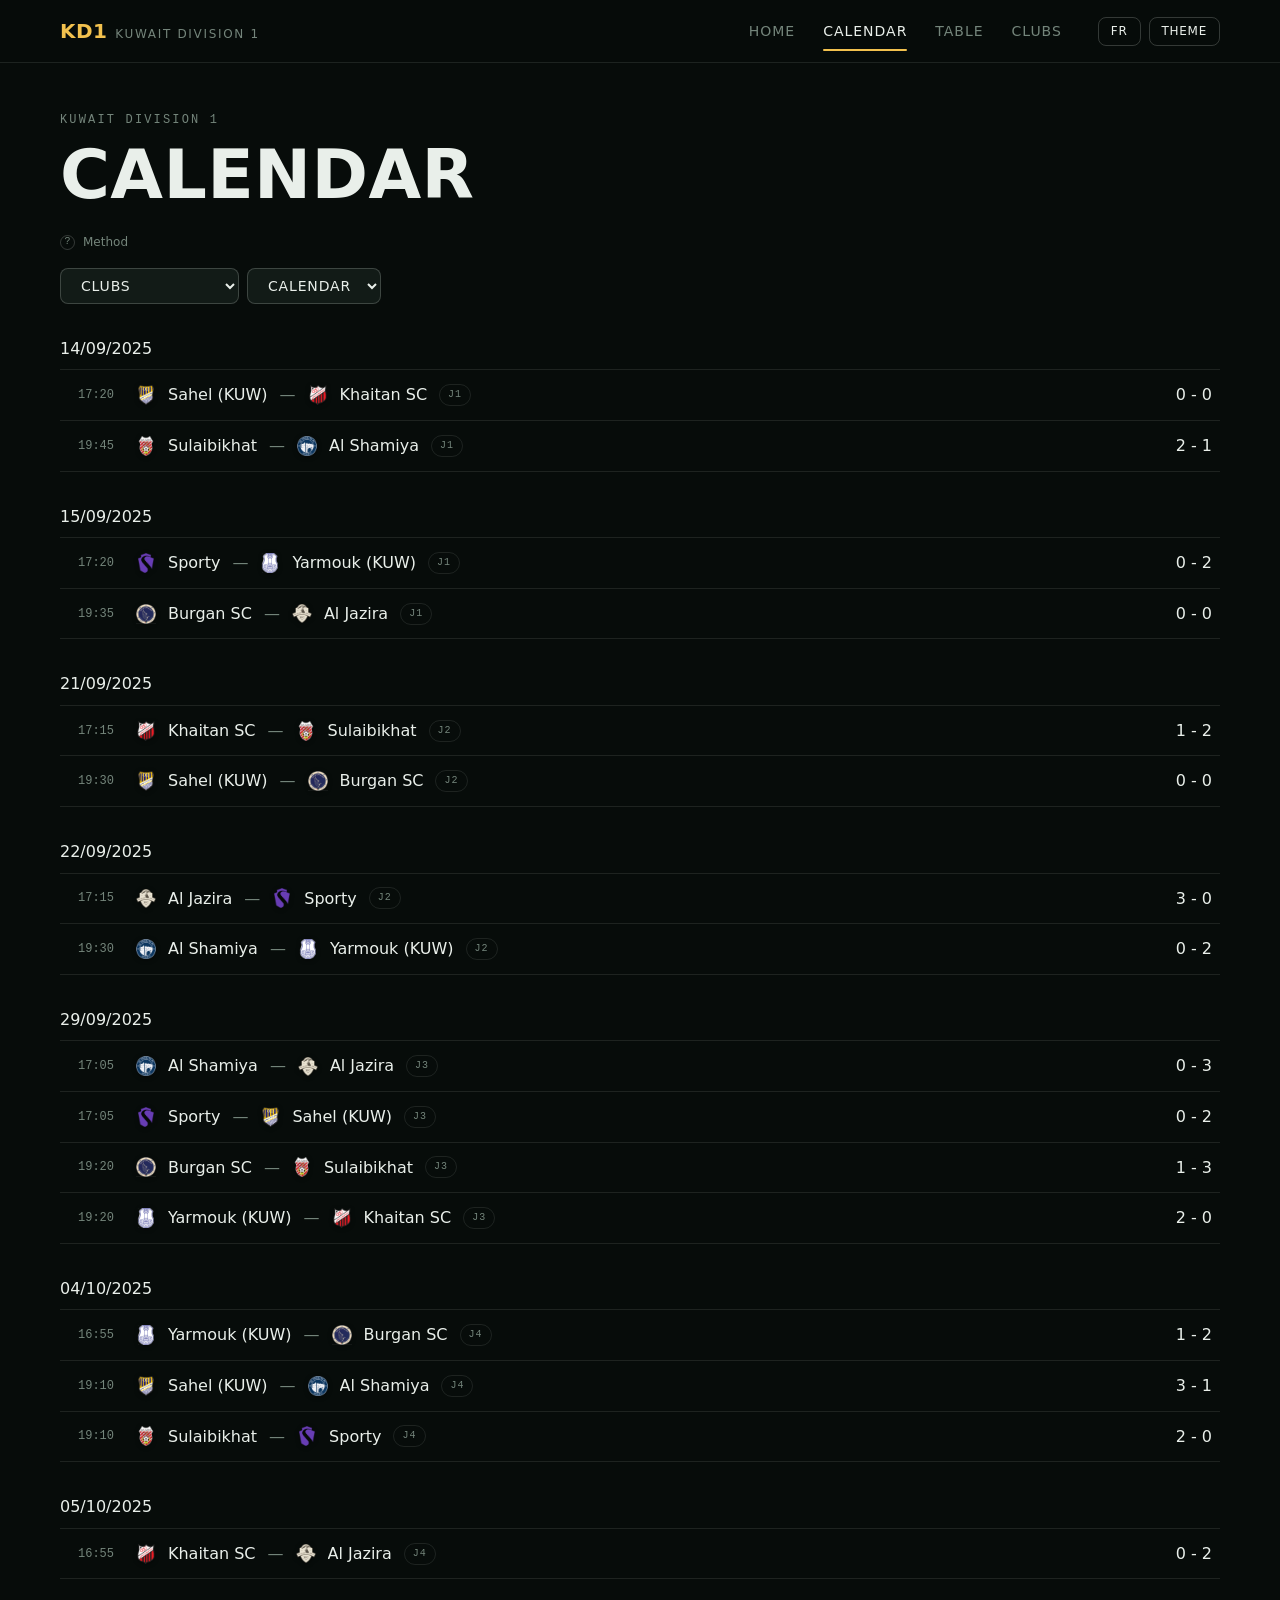
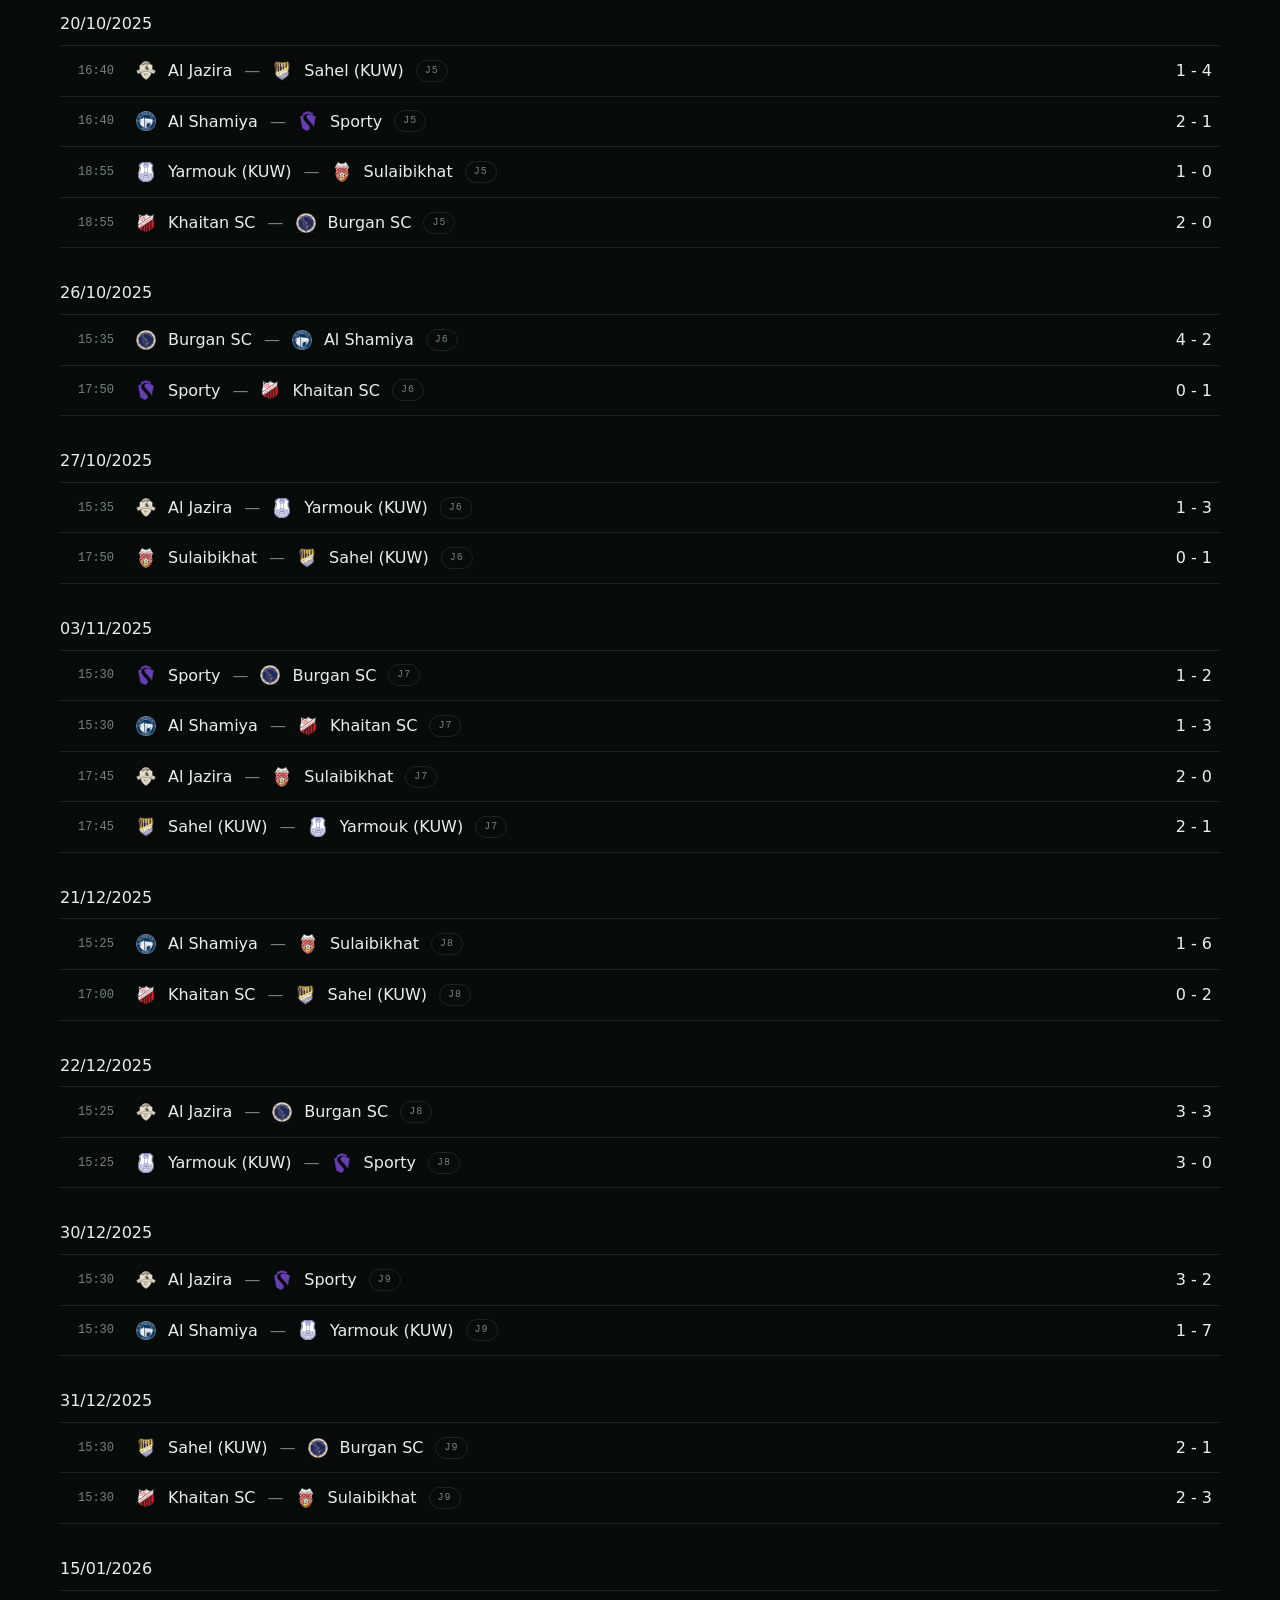
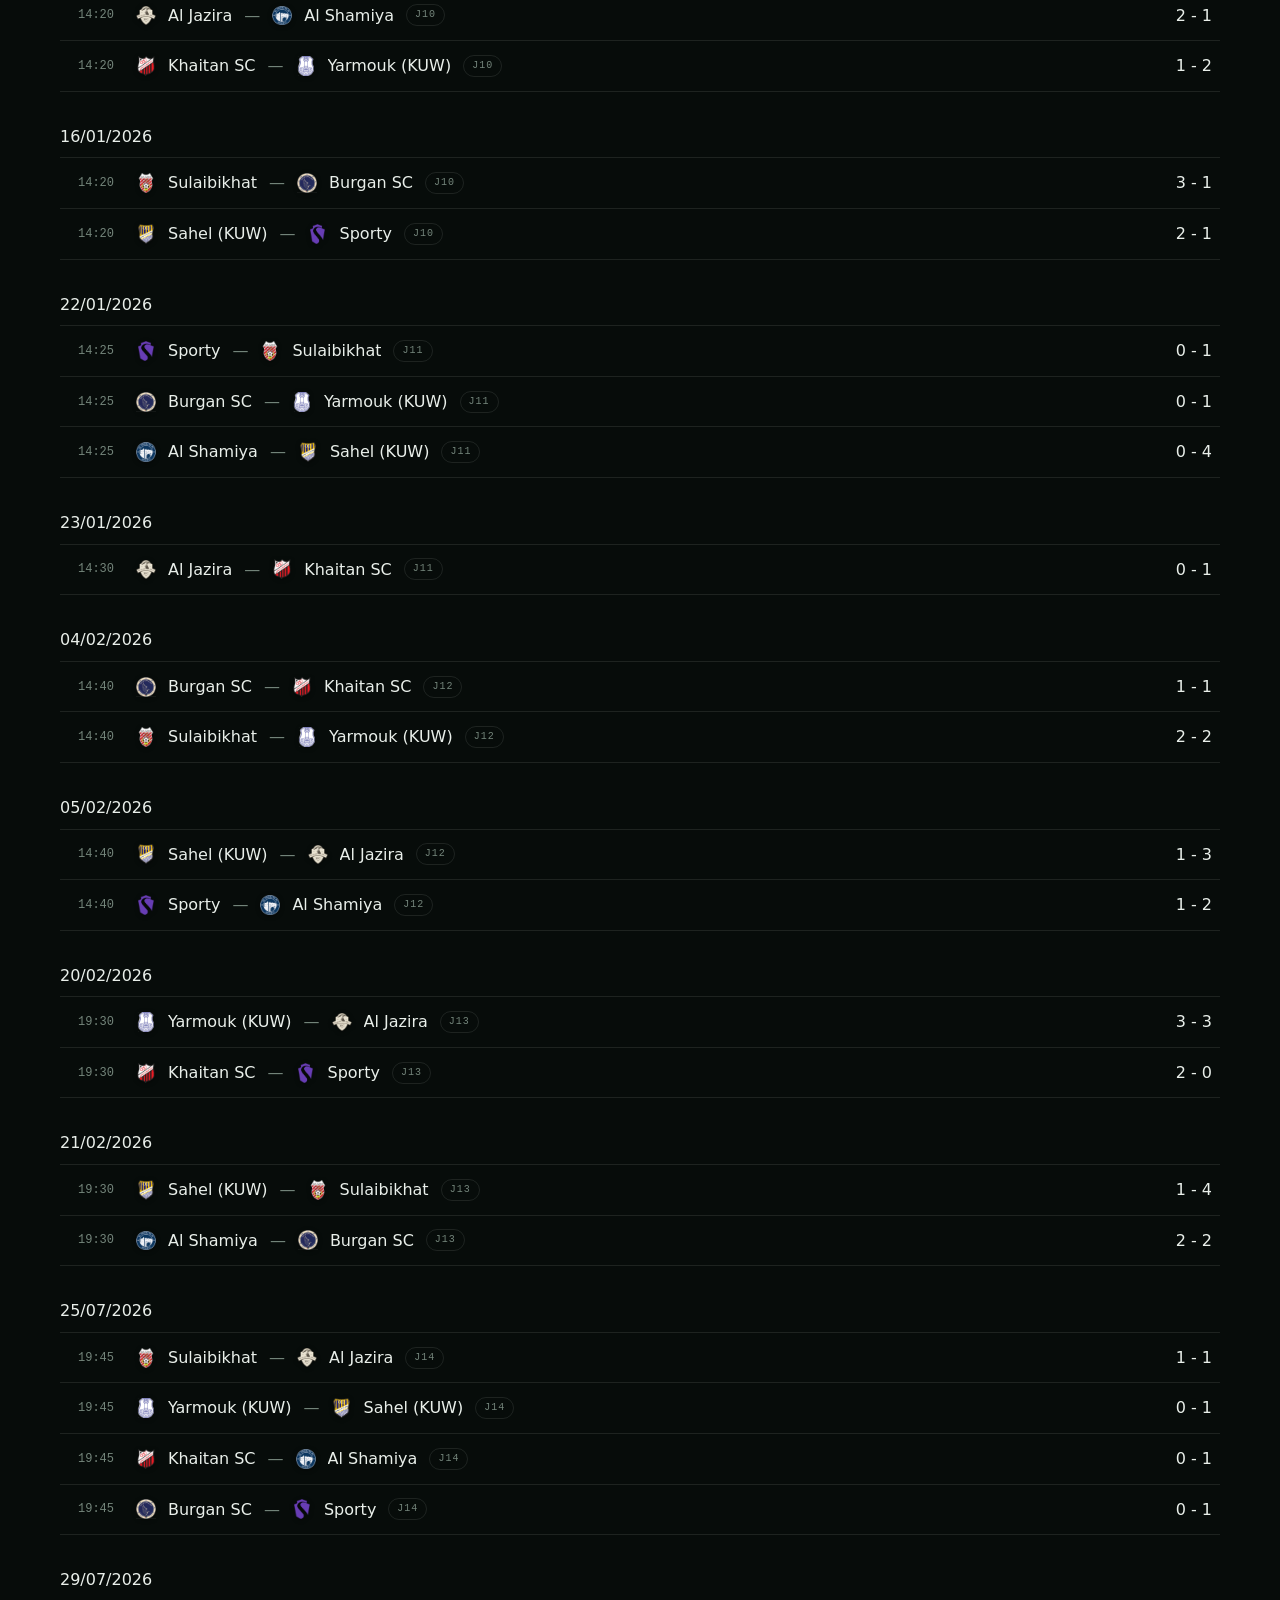
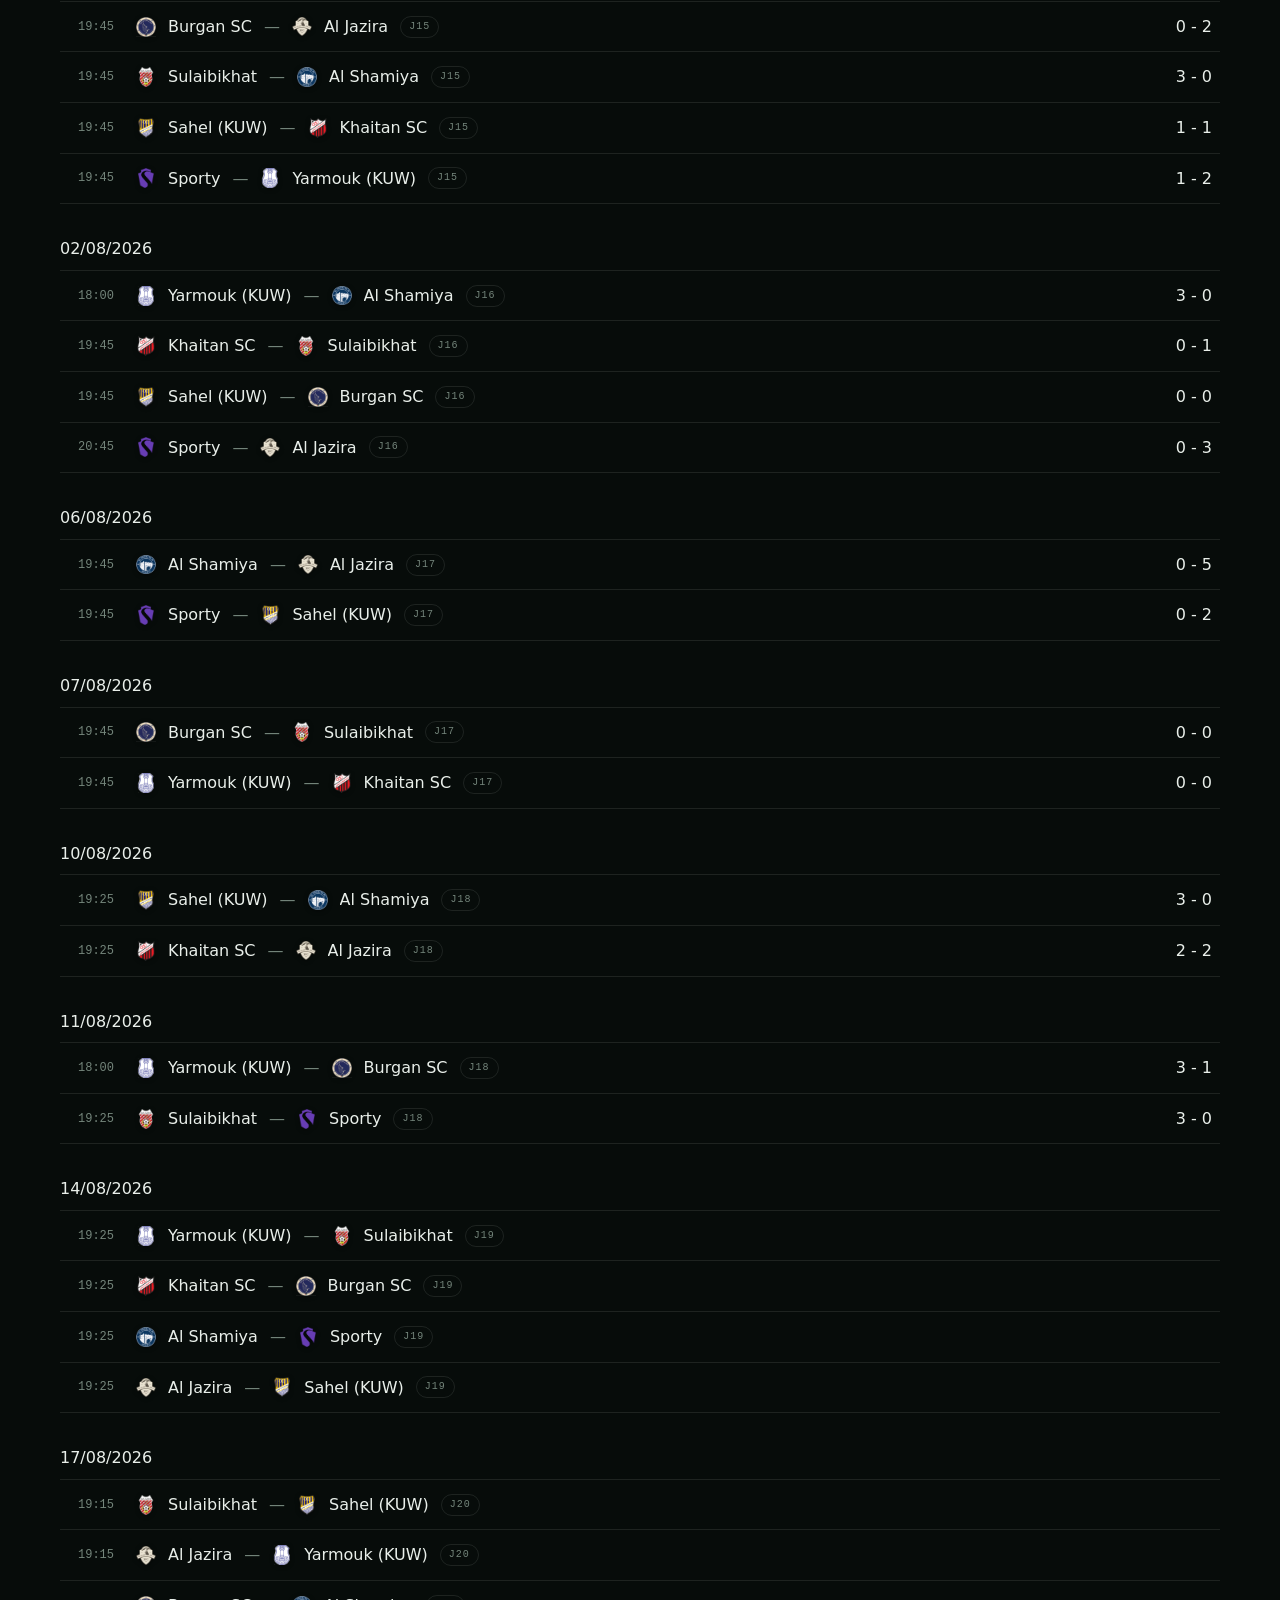
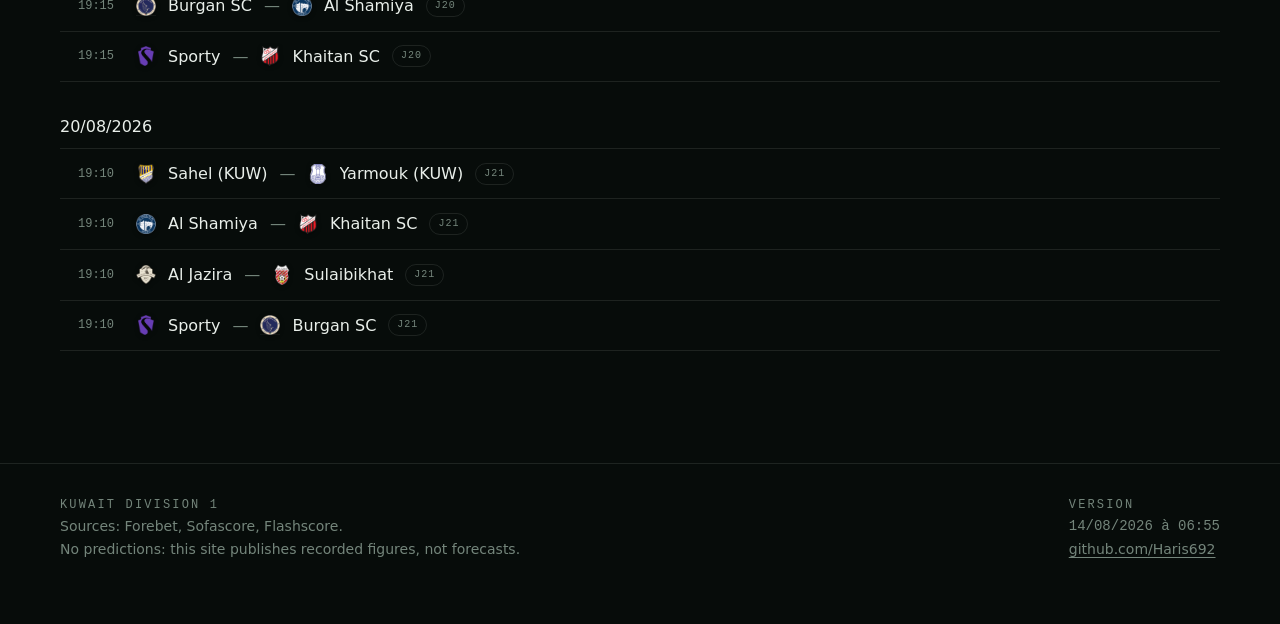
==== commit 118731f3: "feat(compositions): le terrain suit les rôles, quand le club les publie Le onze de Sulaibikhat pour " ====
--- a/calendrier.html
+++ b/calendrier.html
@@ -10,10 +10,10 @@
 <meta property="og:description" content="Toutes les rencontres de la saison 25/26 de Division 1 koweïtienne, journée par journée.">
 <meta property="og:type" content="website">
 <link rel="icon" href="data:image/svg+xml,<svg xmlns='http://www.w3.org/2000/svg' viewBox='0 0 32 32'><text y='26' font-size='26'>&#9917;</text></svg>">
-<link rel="stylesheet" href="assets/d9b7aa3b0e/css/tokens.css">
-<link rel="stylesheet" href="assets/d9b7aa3b0e/css/base.css">
-<link rel="stylesheet" href="assets/d9b7aa3b0e/css/components.css">
-<link rel="stylesheet" href="assets/d9b7aa3b0e/css/pages.css">
+<link rel="stylesheet" href="assets/e67fc811e1/css/tokens.css">
+<link rel="stylesheet" href="assets/e67fc811e1/css/base.css">
+<link rel="stylesheet" href="assets/e67fc811e1/css/components.css">
+<link rel="stylesheet" href="assets/e67fc811e1/css/pages.css">
 <!-- Le thème est posé AVANT le premier rendu : lu depuis le script principal,
      la page clignoterait en sombre puis basculerait en clair. -->
 <script>
@@ -72,7 +72,7 @@
     });
   })();
 </script>
-<script type="module" src="assets/d9b7aa3b0e/js/pages/calendar.js"></script>
+<script type="module" src="assets/e67fc811e1/js/pages/calendar.js"></script>
 </head>
 <body>
 <main id="main"></main>
--- a/assets/e67fc811e1/css/tokens.css
+++ b/assets/e67fc811e1/css/tokens.css
@@ -0,0 +1,124 @@
+/* ============================================================================
+   JETONS — la seule source de vérité pour la couleur, la lettre et l'espace.
+   Aucune valeur brute ailleurs. Si une couleur n'est pas ici, elle n'existe pas.
+
+   DIRECTION : LE STADE À 19 H 25
+   Cette division ne joue qu'en soirée, sous les projecteurs. Le site est donc
+   sombre par défaut, et d'un noir qui tire sur le vert — celui d'une pelouse
+   éclairée de nuit — jamais d'un gris neutre. Un seul accent chaud, la couleur
+   du projecteur, tenu en réserve pour ce qui compte : un score, un direct.
+   ========================================================================= */
+
+:root {
+  color-scheme: dark;
+
+  /* --- surfaces : du plus profond au plus proche ------------------------ */
+  --ink-900: #070c0a;   /* le fond de page, la nuit derrière le stade */
+  --ink-800: #0c1310;   /* les sections */
+  --ink-700: #121b17;   /* les cartes */
+  --ink-600: #18231e;   /* ce qui se pose SUR une carte */
+  --ink-500: #1f2d27;   /* survol */
+
+  --line: rgba(233, 239, 234, 0.10);
+  --line-strong: rgba(233, 239, 234, 0.20);
+
+  /* --- encre : un blanc de projecteur, légèrement verdi --------------- */
+  --text: #e9efea;
+  --text-2: #a3b3aa;
+  --text-3: #74857b;
+
+  /* --- entités : paire validée dataviz, séparation CVD ΔE 26.8 ---------
+     Le domicile est TOUJOURS bleu, l'extérieur TOUJOURS orange. La couleur
+     suit l'équipe, jamais son rang ni son résultat. Ne pas y toucher. */
+  --home: #3987e5;
+  --away: #d95926;
+  --neutral-bar: #74857b;
+
+  /* --- signal ----------------------------------------------------------- */
+  --flood: #f2c14e;     /* le projecteur : score, direct, sélection */
+  --flood-ink: #1a1405; /* ce qu'on écrit SUR le projecteur */
+  --good: #3fbf6a;
+  --warn: #f2a33f;
+  --bad: #ff6b5e;
+  --live: #ff4438;
+
+  /* --- la pelouse -------------------------------------------------------
+     Le même vert de nuit que le fond, éclairci juste assez pour qu'un nom
+     blanc s'y lise. Elle reste SOUS les surfaces `--ink-` : un terrain plus
+     clair qu'une carte volerait la hiérarchie de la page à un élément qui
+     n'est qu'un support de lecture. Le dégradé va du fond du terrain (loin,
+     plus sombre) vers le but (près, plus clair) — c'est ainsi qu'un stade
+     est éclairé, et ça donne le sens de lecture sans une flèche. */
+  --pitch-far: #0e1a14;
+  --pitch-near: #16261d;
+  --pitch-line: rgba(233, 239, 234, 0.09);
+
+  /* --- lettre -----------------------------------------------------------
+     Bahnschrift est le DIN livré avec Windows : la lettre des panneaux de
+     signalisation et des tableaux de stade, disponible sans rien télécharger.
+     Le site doit rester servable depuis un dossier, sans CDN. */
+  --display: "Bahnschrift", "DIN Alternate", "Oswald", "Roboto Condensed",
+             "Segoe UI Variable Display", system-ui, sans-serif;
+  --body: system-ui, -apple-system, "Segoe UI", Roboto, sans-serif;
+  --mono: "Cascadia Mono", ui-monospace, Consolas, "SF Mono", monospace;
+
+  /* Échelle fluide : le même rapport du téléphone au grand écran. */
+  --t--1: 0.75rem;
+  --t-0: 0.875rem;
+  --t-1: 1rem;
+  --t-2: clamp(1.05rem, 0.98rem + 0.35vw, 1.25rem);
+  --t-3: clamp(1.3rem, 1.15rem + 0.7vw, 1.75rem);
+  --t-4: clamp(1.75rem, 1.4rem + 1.6vw, 2.75rem);
+  --t-5: clamp(2.4rem, 1.7rem + 3.2vw, 4.5rem);
+  --t-6: clamp(3rem, 1.8rem + 5.6vw, 7rem);
+
+  /* --- espace : une seule progression, pas d'exception ------------------ */
+  --s-1: 4px;   --s-2: 8px;   --s-3: 12px;  --s-4: 16px;
+  --s-5: 24px;  --s-6: 32px;  --s-7: 48px;  --s-8: 64px;  --s-9: 96px;
+
+  --r-1: 4px; --r-2: 8px; --r-3: 12px; --r-4: 20px; --r-full: 999px;
+
+  --page: 1240px;       /* la largeur de lecture */
+  --gutter: clamp(16px, 4vw, 40px);
+
+  /* --- mouvement --------------------------------------------------------
+     Une seule courbe pour tout le site : sortie franche, arrivée posée. */
+  --ease: cubic-bezier(0.2, 0.7, 0.2, 1);
+  --fast: 120ms;
+  --mid: 220ms;
+  --slow: 380ms;
+
+  --lift: 0 1px 2px rgba(0,0,0,.4), 0 8px 24px -12px rgba(0,0,0,.7);
+  --lift-2: 0 2px 4px rgba(0,0,0,.5), 0 20px 48px -20px rgba(0,0,0,.85);
+
+  --z-nav: 100;
+  --z-board: 90;
+  --z-pop: 200;
+}
+
+/* Le clair n'est pas une inversion mécanique : les surfaces se réordonnent
+   (la carte devient plus claire que le fond) et l'ambre s'assombrit pour tenir
+   le contraste sur blanc. */
+:root[data-theme="light"] {
+  color-scheme: light;
+  --ink-900: #eef1ef;
+  --ink-800: #f5f7f5;
+  --ink-700: #ffffff;
+  --ink-600: #f7f9f7;
+  --ink-500: #eef2ef;
+  --line: rgba(11, 15, 13, 0.12);
+  --line-strong: rgba(11, 15, 13, 0.24);
+  --text: #0b0f0d;
+  --text-2: #4c5a52;
+  --text-3: #7b8a81;
+  --home: #2a78d6;
+  --away: #eb6834;
+  --flood: #8a5a00;
+  --flood-ink: #ffffff;
+  --good: #0a8f36;
+  --warn: #9a6200;
+  --bad: #cc3a2e;
+  --live: #d32b1e;
+  --lift: 0 1px 2px rgba(11,15,13,.06), 0 8px 24px -16px rgba(11,15,13,.25);
+  --lift-2: 0 2px 6px rgba(11,15,13,.08), 0 24px 48px -24px rgba(11,15,13,.3);
+}
--- a/assets/e67fc811e1/css/base.css
+++ b/assets/e67fc811e1/css/base.css
@@ -0,0 +1,114 @@
+/* ============================================================================
+   BASE — remise à zéro, lettre, accessibilité de plancher.
+   Rien de spécifique à un composant ici.
+   ========================================================================= */
+
+*, *::before, *::after { box-sizing: border-box; }
+
+html { -webkit-text-size-adjust: 100%; scroll-behavior: smooth; }
+
+body {
+  margin: 0;
+  background: var(--ink-900);
+  color: var(--text);
+  font: var(--t-1)/1.6 var(--body);
+  /* Un chiffre qui change ne doit jamais déplacer ses voisins : tout le site
+     est en chiffres tabulaires, pas seulement les tableaux. */
+  font-variant-numeric: tabular-nums;
+  -webkit-font-smoothing: antialiased;
+  text-rendering: optimizeLegibility;
+  overflow-x: hidden;
+}
+
+h1, h2, h3, h4 {
+  margin: 0;
+  font-family: var(--display);
+  font-weight: 600;
+  line-height: 1.05;
+  letter-spacing: 0.005em;
+  text-transform: uppercase;
+}
+h1 { font-size: var(--t-5); }
+h2 { font-size: var(--t-3); }
+h3 { font-size: var(--t-2); }
+
+p { margin: 0; }
+
+a { color: inherit; text-decoration: none; }
+a:hover { color: var(--flood); }
+
+img { max-width: 100%; display: block; }
+
+button, input, select, textarea { font: inherit; color: inherit; }
+button { background: none; border: 0; padding: 0; cursor: pointer; }
+
+/* Le focus doit être visible partout, et de la même façon partout : c'est le
+   seul repère de quelqu'un qui navigue au clavier. Une seule règle globale
+   vaut mieux que trente règles par composant qui finissent par diverger. */
+:focus-visible {
+  outline: 2px solid var(--flood);
+  outline-offset: 2px;
+  border-radius: var(--r-1);
+}
+:focus:not(:focus-visible) { outline: none; }
+
+/* Le lien d'évitement : premier élément tabulable de chaque page. */
+.skip {
+  position: absolute; left: var(--s-4); top: -100px;
+  background: var(--flood); color: var(--flood-ink);
+  padding: var(--s-3) var(--s-4); border-radius: var(--r-2);
+  font-family: var(--display); text-transform: uppercase;
+  z-index: var(--z-pop); transition: top var(--fast) var(--ease);
+}
+.skip:focus { top: var(--s-4); color: var(--flood-ink); }
+
+/* Réservé aux lecteurs d'écran : jamais utilisé pour cacher du décor. */
+.sr {
+  position: absolute; width: 1px; height: 1px; padding: 0; margin: -1px;
+  overflow: hidden; clip: rect(0 0 0 0); white-space: nowrap; border: 0;
+}
+
+::selection { background: var(--flood); color: var(--flood-ink); }
+
+/* Les barres de défilement des rails : discrètes, mais présentes — une zone
+   qui défile doit le dire. */
+.scroller { scrollbar-width: thin; scrollbar-color: var(--line-strong) transparent; }
+.scroller::-webkit-scrollbar { height: 6px; }
+.scroller::-webkit-scrollbar-track { background: transparent; }
+.scroller::-webkit-scrollbar-thumb {
+  background: var(--line-strong); border-radius: var(--r-full);
+}
+
+/* --- mise en page ---------------------------------------------------- */
+.page { width: min(var(--page), 100%); margin-inline: auto; padding-inline: var(--gutter); }
+.section { padding-block: var(--s-7); }
+.stack > * + * { margin-top: var(--s-4); }
+
+/* --- utilitaires de texte --------------------------------------------- */
+.eyebrow {
+  font-family: var(--mono); font-size: var(--t--1);
+  letter-spacing: 0.18em; text-transform: uppercase; color: var(--text-3);
+}
+.lede { color: var(--text-2); font-size: var(--t-1); max-width: 62ch; }
+.muted { color: var(--text-3); }
+.num { font-family: var(--display); font-variant-numeric: tabular-nums; }
+.mono { font-family: var(--mono); }
+.truncate { overflow: hidden; text-overflow: ellipsis; white-space: nowrap; }
+
+/* --- mouvement --------------------------------------------------------
+   Une seule entrée de page, jamais d'animation sur les données elles-mêmes :
+   un chiffre qui apparaît en fondu se lit moins vite. */
+@keyframes rise { from { opacity: 0; transform: translateY(10px); } }
+main { animation: rise var(--slow) var(--ease) both; }
+
+@keyframes pulse { 50% { opacity: 0.3; } }
+
+@media (prefers-reduced-motion: reduce) {
+  html { scroll-behavior: auto; }
+  *, *::before, *::after {
+    animation-duration: 0.01ms !important;
+    animation-iteration-count: 1 !important;
+    transition-duration: 0.01ms !important;
+    scroll-behavior: auto !important;
+  }
+}
--- a/assets/e67fc811e1/css/components.css
+++ b/assets/e67fc811e1/css/components.css
@@ -0,0 +1,323 @@
+/* ============================================================================
+   COMPOSANTS — tout ce qui se répète d'une page à l'autre.
+   Un composant = une classe racine. Pas de style contextuel « ce bouton mais
+   dans cette page » : c'est ce qui fait diverger deux pages avec le temps.
+   ========================================================================= */
+
+/* ---------------------------------------------------------------- barre haute
+   Elle ne bouge jamais, sur les six pages, et elle dit toujours où on est.
+   C'est le seul repère stable quand on navigue de match en club en classement. */
+.nav {
+  position: sticky; top: 0; z-index: var(--z-nav);
+  background: color-mix(in srgb, var(--ink-900) 88%, transparent);
+  backdrop-filter: blur(14px) saturate(140%);
+  border-bottom: 1px solid var(--line);
+}
+.nav__in {
+  width: min(var(--page), 100%); margin-inline: auto;
+  padding: var(--s-3) var(--gutter);
+  display: flex; align-items: center; gap: var(--s-5);
+}
+.brand {
+  display: flex; align-items: baseline; gap: var(--s-2);
+  font-family: var(--display); text-transform: uppercase;
+  letter-spacing: 0.02em; font-size: var(--t-2); white-space: nowrap;
+}
+.brand b { color: var(--flood); font-weight: 600; }
+.brand span { font-size: var(--t--1); color: var(--text-3); letter-spacing: 0.14em; }
+
+.nav__links { display: flex; gap: var(--s-1); margin-inline-start: auto; }
+.nav__link {
+  font-family: var(--display); font-size: var(--t-0);
+  text-transform: uppercase; letter-spacing: 0.07em;
+  color: var(--text-3); padding: var(--s-2) var(--s-3);
+  border-radius: var(--r-2); position: relative;
+  transition: color var(--fast) var(--ease), background var(--fast) var(--ease);
+}
+.nav__link:hover { color: var(--text); background: var(--ink-700); }
+.nav__link[aria-current="page"] { color: var(--text); }
+.nav__link[aria-current="page"]::after {
+  content: ""; position: absolute; left: var(--s-3); right: var(--s-3);
+  bottom: -1px; height: 2px; background: var(--flood); border-radius: 2px;
+}
+.nav__tools { display: flex; gap: var(--s-2); align-items: center; }
+
+/* Sous 900 px les liens passent sous la marque et défilent latéralement :
+   un menu à tiroir cacherait la navigation d'un site qui n'a que six pages. */
+@media (max-width: 900px) {
+  .nav__in { flex-wrap: wrap; gap: var(--s-3); }
+  .nav__links {
+    order: 3; width: 100%; margin-inline-start: 0;
+    overflow-x: auto; padding-bottom: var(--s-1);
+  }
+  .nav__tools { margin-inline-start: auto; }
+}
+
+/* --------------------------------------------------------------- commandes */
+.btn {
+  display: inline-flex; align-items: center; gap: var(--s-2);
+  font-family: var(--display); font-size: var(--t-0);
+  text-transform: uppercase; letter-spacing: 0.06em;
+  padding: var(--s-2) var(--s-4); border-radius: var(--r-2);
+  border: 1px solid var(--line-strong); color: var(--text);
+  background: var(--ink-700);
+  transition: background var(--fast) var(--ease), border-color var(--fast) var(--ease),
+              transform var(--fast) var(--ease);
+}
+.btn:hover { background: var(--ink-500); border-color: var(--text-3); color: var(--text); }
+.btn:active { transform: translateY(1px); }
+.btn--primary {
+  background: var(--flood); color: var(--flood-ink); border-color: var(--flood);
+}
+.btn--primary:hover { background: var(--flood); color: var(--flood-ink); filter: brightness(1.08); }
+.btn--ghost { background: none; }
+.btn--sm { padding: var(--s-1) var(--s-3); font-size: var(--t--1); }
+.btn[aria-busy="true"] { opacity: 0.6; cursor: progress; }
+
+select.btn { padding-inline-end: var(--s-3); }
+
+/* ------------------------------------------------------------------- carte */
+.card {
+  background: var(--ink-700); border: 1px solid var(--line);
+  border-radius: var(--r-3); padding: var(--s-5);
+}
+.card__head {
+  display: flex; align-items: baseline; gap: var(--s-3);
+  flex-wrap: wrap; margin-bottom: var(--s-4);
+}
+.card__head h2, .card__head h3 { font-size: var(--t-2); }
+
+/* La note de méthode : chaque bloc dit ce qu'il sait, d'où ça vient et ce qui
+   manque — mais seulement quand on le demande. Déplié partout, ce serait plus
+   de commentaire que de données. */
+.note { margin-top: var(--s-3); }
+.note > summary {
+  display: inline-flex; align-items: center; gap: var(--s-2);
+  font-size: var(--t--1); color: var(--text-3); cursor: pointer;
+  list-style: none; width: max-content;
+}
+.note > summary::-webkit-details-marker { display: none; }
+.note > summary::before {
+  content: "?"; font-family: var(--mono); font-size: 10px; line-height: 1;
+  width: 15px; height: 15px; border: 1px solid var(--line-strong);
+  border-radius: var(--r-full); display: grid; place-items: center;
+}
+.note > summary:hover { color: var(--text-2); }
+.note p { margin-top: var(--s-2); font-size: var(--t-0); color: var(--text-2); max-width: 66ch; }
+
+/* ------------------------------------------------------------------ écusson */
+.crest {
+  width: 28px; height: 28px; object-fit: contain; flex: none;
+  filter: drop-shadow(0 1px 2px rgba(0,0,0,.5));
+}
+.crest--lg { width: 44px; height: 44px; }
+.crest--xl { width: clamp(56px, 9vw, 96px); height: clamp(56px, 9vw, 96px); }
+.crest--sm { width: 20px; height: 20px; }
+/* Un club sans écusson récupéré garde sa place : une pastille à ses initiales
+   plutôt qu'un trou dans l'alignement. */
+.crest--none {
+  display: grid; place-items: center; border-radius: var(--r-full);
+  background: var(--ink-600); color: var(--text-3);
+  font-family: var(--display); font-size: var(--t--1);
+}
+
+.team-chip { display: inline-flex; align-items: center; gap: var(--s-2); min-width: 0; }
+.team-chip__name { font-weight: 600; }
+
+/* ------------------------------------------------------------------ pastille */
+.badge {
+  display: inline-flex; align-items: center; gap: var(--s-1);
+  font-family: var(--mono); font-size: 10px; letter-spacing: 0.1em;
+  text-transform: uppercase; color: var(--text-3);
+  border: 1px solid var(--line); border-radius: var(--r-full);
+  padding: 2px var(--s-2); white-space: nowrap;
+}
+.badge--flood { color: var(--flood); border-color: var(--flood); }
+/* Donnée venue du club lui-même, pas d'une source collectée. Discret : c'est
+   une mention d'origine, pas une distinction. */
+.badge--club { color: var(--text-2); border-color: var(--line); }
+.badge--live { color: var(--live); border-color: var(--live); }
+.badge--live::before {
+  content: ""; width: 6px; height: 6px; border-radius: 50%;
+  background: var(--live); animation: pulse 1.6s ease-in-out infinite;
+}
+.badge--solid { background: var(--ink-600); border-color: transparent; color: var(--text-2); }
+
+/* Le marqueur « en cours » : il se pose au-dessus de l'heure, clignote en
+   rouge, et ne ressemble à aucune autre pastille du site — c'est le seul
+   élément qui change tout seul, il a le droit d'attirer l'œil.
+   Le clignotement s'arrête si la personne a demandé moins d'animations : c'est
+   le rouge qui porte l'information, le battement n'est qu'un renfort. */
+.live-mark {
+  display: inline-flex; align-items: center; gap: 5px;
+  font-family: var(--mono); font-size: var(--t--1);
+  letter-spacing: 0.16em; text-transform: uppercase;
+  color: var(--live); animation: blink 1.3s ease-in-out infinite;
+  cursor: help;
+}
+.live-mark__dot {
+  width: 7px; height: 7px; border-radius: 50%; background: var(--live);
+  box-shadow: 0 0 0 3px color-mix(in srgb, var(--live) 22%, transparent);
+}
+@keyframes blink { 50% { opacity: 0.28; } }
+
+/* Le marqueur se pose au-dessus de l'heure et reste centré sur elle. Sans
+   marqueur, l'empilement ne laisse aucune place vide : l'heure d'une rencontre
+   à venir garde exactement la hauteur du score de sa voisine. */
+.kick-stack {
+  display: inline-flex; flex-direction: column; align-items: center;
+  gap: 2px; line-height: 1;
+}
+
+.dot { width: 9px; height: 9px; border-radius: 50%; flex: none; display: inline-block; }
+.dot--home { background: var(--home); }
+.dot--away { background: var(--away); }
+
+/* ------------------------------------------------------------- rail (Netflix)
+   Une rangée qui défile latéralement, avec accroche. C'est le seul emprunt
+   assumé aux plateformes vidéo, et il tient parce qu'on a de quoi la remplir :
+   84 rencontres, 8 clubs, 50 buteurs. Un rail de trois cartes serait ridicule —
+   les composants qui n'ont pas assez de contenu passent en grille. */
+.rail { position: relative; }
+.rail__head {
+  display: flex; align-items: baseline; gap: var(--s-3);
+  margin-bottom: var(--s-4); padding-inline: var(--gutter);
+}
+.rail__head h2 { font-size: var(--t-3); }
+.rail__more { margin-inline-start: auto; font-size: var(--t-0); color: var(--text-3); }
+.rail__more:hover { color: var(--flood); }
+.rail__track {
+  display: flex; gap: var(--s-4); overflow-x: auto; overscroll-behavior-x: contain;
+  scroll-snap-type: x proximity; padding: var(--s-1) var(--gutter) var(--s-5);
+}
+.rail__track > * { scroll-snap-align: start; flex: none; }
+/* Les flèches ne remplacent pas le défilement, elles le rendent visible à la
+   souris. Cachées au clavier et au tactile, qui ont déjà mieux. */
+.rail__arrow {
+  position: absolute; top: 50%; translate: 0 -30%;
+  width: 40px; height: 64px; display: none; place-items: center;
+  background: color-mix(in srgb, var(--ink-900) 82%, transparent);
+  border: 1px solid var(--line); border-radius: var(--r-2);
+  color: var(--text); font-size: var(--t-2); z-index: 2;
+  transition: background var(--fast) var(--ease);
+}
+.rail__arrow:hover { background: var(--ink-600); }
+.rail__arrow[hidden] { display: none; }
+.rail__arrow--prev { left: 4px; }
+.rail__arrow--next { right: 4px; }
+@media (hover: hover) and (min-width: 900px) { .rail__arrow { display: grid; } }
+
+/* --------------------------------------------------------- carte rencontre */
+.fixture {
+  width: 280px; background: var(--ink-700); border: 1px solid var(--line);
+  border-radius: var(--r-3); padding: var(--s-4); display: block;
+  transition: transform var(--mid) var(--ease), border-color var(--mid) var(--ease),
+              box-shadow var(--mid) var(--ease), background var(--mid) var(--ease);
+}
+.fixture:hover, .fixture:focus-visible {
+  transform: translateY(-3px); border-color: var(--line-strong);
+  box-shadow: var(--lift-2); background: var(--ink-600); color: var(--text);
+}
+.fixture__top {
+  display: flex; align-items: center; gap: var(--s-2);
+  margin-bottom: var(--s-4); font-size: var(--t--1); color: var(--text-3);
+}
+.fixture__side {
+  display: flex; align-items: center; gap: var(--s-3); padding-block: var(--s-1);
+}
+.fixture__side .name { flex: 1; min-width: 0; font-weight: 600; }
+.fixture__side .score {
+  font-family: var(--display); font-size: var(--t-2); min-width: 1.4ch; text-align: right;
+}
+/* Le perdant s'efface d'un cran : on lit le résultat sans lire les chiffres. */
+.fixture__side--lost { color: var(--text-3); }
+.fixture__side--lost .score { color: var(--text-3); }
+.fixture__foot {
+  margin-top: var(--s-3); padding-top: var(--s-3); border-top: 1px solid var(--line);
+  font-size: var(--t--1); color: var(--text-3);
+  display: flex; align-items: center; gap: var(--s-2);
+}
+.fixture__kick { font-family: var(--display); font-size: var(--t-3); color: var(--text-2); }
+
+/* ------------------------------------------------------------- carte club */
+.club {
+  width: 200px; border-radius: var(--r-3); border: 1px solid var(--line);
+  background: var(--ink-700); padding: var(--s-5) var(--s-4);
+  display: grid; justify-items: center; gap: var(--s-3); text-align: center;
+  transition: transform var(--mid) var(--ease), box-shadow var(--mid) var(--ease),
+              border-color var(--mid) var(--ease);
+  position: relative; overflow: hidden;
+}
+/* La couleur du club ne teinte que ce voile, jamais un graphique : deux clubs
+   peuvent partager une teinte, et une couleur de club peut être blanche. */
+.club::before {
+  content: ""; position: absolute; inset: 0 0 auto; height: 3px;
+  background: var(--club, var(--line-strong));
+}
+.club:hover, .club:focus-visible {
+  transform: translateY(-4px); box-shadow: var(--lift-2);
+  border-color: var(--line-strong); color: var(--text);
+}
+.club__name { font-family: var(--display); font-size: var(--t-1); text-transform: uppercase; }
+.club__meta { font-size: var(--t--1); color: var(--text-3); }
+
+/* ------------------------------------------------------------------ tableau */
+.table { width: 100%; border-collapse: collapse; font-size: var(--t-0); }
+.table th {
+  text-align: left; font-family: var(--mono); font-size: 10px;
+  letter-spacing: 0.14em; text-transform: uppercase; color: var(--text-3);
+  font-weight: 400; padding: var(--s-2) var(--s-3); border-bottom: 1px solid var(--line-strong);
+}
+.table td { padding: var(--s-3); border-bottom: 1px solid var(--line); }
+.table tbody tr { transition: background var(--fast) var(--ease); }
+.table tbody tr:hover { background: var(--ink-600); }
+.table .n { text-align: right; font-variant-numeric: tabular-nums; }
+.table .rank { color: var(--text-3); width: 2.5ch; text-align: right; font-family: var(--display); }
+.table__wrap { overflow-x: auto; }
+
+/* Les places qui comptent, marquées à gauche plutôt que par une couleur de
+   fond : le classement reste lisible en noir et blanc. */
+.table tr[data-zone="up"] td:first-child { box-shadow: inset 3px 0 0 var(--good); }
+.table tr[data-zone="down"] td:first-child { box-shadow: inset 3px 0 0 var(--bad); }
+.table tr[data-highlight] td { background: color-mix(in srgb, var(--flood) 10%, transparent); }
+
+/* ------------------------------------------------------------- barre comparée */
+.h2h { display: grid; grid-template-columns: 4.5ch 1fr minmax(9ch, auto) 1fr 4.5ch; gap: var(--s-2) var(--s-3); align-items: center; }
+.h2h__label { text-align: center; font-size: var(--t--1); color: var(--text-2); }
+.h2h__bar { height: 8px; border-radius: var(--r-full); background: var(--ink-600); overflow: hidden; display: flex; }
+.h2h__bar--home { justify-content: flex-end; }
+.h2h__fill { height: 100%; border-radius: var(--r-full); }
+.h2h__fill--home { background: var(--home); }
+.h2h__fill--away { background: var(--away); }
+.h2h__v { font-family: var(--display); font-size: var(--t-0); }
+.h2h__v--l { text-align: right; }
+.h2h__group {
+  grid-column: 1 / -1; margin-top: var(--s-4); font-family: var(--mono);
+  font-size: 10px; letter-spacing: 0.14em; text-transform: uppercase; color: var(--text-3);
+}
+
+/* -------------------------------------------------------------- états vides */
+.empty {
+  display: grid; gap: var(--s-3); justify-items: start;
+  padding: var(--s-6); border: 1px dashed var(--line-strong);
+  border-radius: var(--r-3); color: var(--text-2);
+}
+.empty h3 { font-size: var(--t-2); color: var(--text); }
+
+/* Le squelette : ce qui s'affiche pendant que les données arrivent. Il a la
+   FORME du contenu attendu, pas une roue qui tourne — la page ne doit pas
+   sauter quand les vraies valeurs se posent. */
+.skel {
+  background: linear-gradient(90deg, var(--ink-700), var(--ink-600), var(--ink-700));
+  background-size: 200% 100%; border-radius: var(--r-2);
+  animation: shimmer 1.4s linear infinite;
+}
+@keyframes shimmer { to { background-position: -200% 0; } }
+
+/* -------------------------------------------------------------------- pied */
+.foot {
+  border-top: 1px solid var(--line); margin-top: var(--s-8);
+  padding-block: var(--s-6) var(--s-8); color: var(--text-3); font-size: var(--t-0);
+}
+.foot__grid { display: flex; flex-wrap: wrap; gap: var(--s-5); justify-content: space-between; }
+.foot a { text-decoration: underline; text-underline-offset: 3px; }
--- a/assets/e67fc811e1/css/pages.css
+++ b/assets/e67fc811e1/css/pages.css
@@ -0,0 +1,342 @@
+/* ============================================================================
+   PAGES — ce qui n'existe qu'à un endroit. Tout ce qui se répète est dans
+   components.css ; si un bloc d'ici commence à servir deux fois, il déménage.
+   ========================================================================= */
+
+/* ------------------------------------------------------------------ la une
+   L'ouverture du site. Ce que voit un club koweïtien à la première seconde :
+   une rencontre, en grand, avec son score. Pas un tableau de bord. */
+.hero {
+  position: relative; overflow: hidden;
+  border-bottom: 1px solid var(--line);
+  padding-block: clamp(var(--s-6), 7vw, var(--s-9));
+}
+/* Deux halos aux couleurs des deux camps, très dilués : l'ambiance d'un stade
+   éclairé, sans jamais teinter un chiffre. */
+.hero::before, .hero::after {
+  content: ""; position: absolute; inset-block: -40%; width: 60%;
+  filter: blur(90px); opacity: 0.5; pointer-events: none;
+}
+.hero::before { left: -15%; background: radial-gradient(circle, var(--home), transparent 62%); }
+.hero::after { right: -15%; background: radial-gradient(circle, var(--away), transparent 62%); }
+/* Sur fond clair, la même opacité vire au pastel et affaiblit le texte :
+   les halos se retirent nettement. */
+:root[data-theme="light"] .hero::before,
+:root[data-theme="light"] .hero::after { opacity: 0.22; }
+:root[data-theme="light"] .club-hero::before { opacity: 0.2; }
+.hero__in { position: relative; }
+.hero__meta { display: flex; flex-wrap: wrap; gap: var(--s-3); align-items: center; margin-bottom: var(--s-5); }
+.hero__grid {
+  display: grid; grid-template-columns: 1fr auto 1fr;
+  align-items: center; gap: clamp(var(--s-3), 3vw, var(--s-7));
+}
+.hero__team { display: grid; justify-items: center; gap: var(--s-3); text-align: center; min-width: 0; }
+.hero__name {
+  font-family: var(--display); font-size: var(--t-4); text-transform: uppercase;
+  line-height: 1; overflow-wrap: anywhere;
+}
+.hero__rank { font-size: var(--t--1); color: var(--text-2); }
+.hero__score {
+  font-family: var(--display); font-size: var(--t-6); line-height: 0.9;
+  color: var(--flood); white-space: nowrap; letter-spacing: 0.01em;
+}
+.hero__score .sep { color: var(--text-3); margin-inline: 0.12em; }
+.hero__kick { font-family: var(--display); font-size: var(--t-4); color: var(--text-2); }
+.hero__cta { margin-top: var(--s-6); display: flex; flex-wrap: wrap; gap: var(--s-3); }
+.hero__line {
+  margin-top: var(--s-5); display: flex; flex-wrap: wrap; gap: var(--s-2) var(--s-4);
+  font-size: var(--t-0); color: var(--text-2);
+}
+.hero__line b { color: var(--text); font-weight: 600; }
+@media (max-width: 700px) {
+  .hero__name { font-size: var(--t-2); }
+  .hero__grid { gap: var(--s-2); }
+}
+
+/* Plusieurs rencontres à la une — le cas normal : une journée de cette division
+   se joue en deux à quatre matchs le même soir. Chacune garde un panneau
+   entier, cliquable d'un bout à l'autre. Aucune n'est reléguée derrière une
+   autre : elles ont toutes eu lieu ce soir-là. */
+.hero__matches {
+  display: grid; gap: var(--s-4);
+  grid-template-columns: repeat(auto-fit, minmax(320px, 1fr));
+}
+.hmatch {
+  display: block; padding: var(--s-4) var(--s-5);
+  background: color-mix(in srgb, var(--ink-700) 72%, transparent);
+  backdrop-filter: blur(6px);
+  border: 1px solid var(--line); border-radius: var(--r-3);
+  transition: transform var(--mid) var(--ease), border-color var(--mid) var(--ease),
+              box-shadow var(--mid) var(--ease);
+}
+a.hmatch:hover, a.hmatch:focus-visible {
+  transform: translateY(-3px); border-color: var(--line-strong);
+  box-shadow: var(--lift-2); color: var(--text);
+}
+.hmatch__top {
+  display: flex; align-items: center; gap: var(--s-2);
+  font-size: var(--t--1); color: var(--text-3); margin-bottom: var(--s-3);
+}
+.hmatch__grid {
+  display: grid; grid-template-columns: 1fr auto 1fr;
+  align-items: center; gap: var(--s-3);
+}
+.hmatch__side { display: grid; justify-items: center; gap: var(--s-2); min-width: 0; text-align: center; }
+.hmatch__name {
+  font-family: var(--display); font-size: var(--t-1); text-transform: uppercase;
+  line-height: 1.1; overflow-wrap: anywhere;
+}
+.hmatch__score { font-family: var(--display); font-size: var(--t-4); color: var(--flood); white-space: nowrap; }
+.hmatch__score .sep { color: var(--text-3); margin-inline: 0.1em; }
+.hmatch__kick { font-family: var(--display); font-size: var(--t-3); color: var(--text-2); }
+.hmatch__line {
+  margin-top: var(--s-3); padding-top: var(--s-3); border-top: 1px solid var(--line);
+  display: flex; flex-wrap: wrap; gap: var(--s-1) var(--s-3);
+  font-size: var(--t--1); color: var(--text-2);
+}
+.hmatch__line b { color: var(--text); font-weight: 600; }
+
+/* ------------------------------------------------------------------ chiffres */
+.stats-strip {
+  display: grid; grid-template-columns: repeat(auto-fit, minmax(150px, 1fr));
+  gap: var(--s-4);
+}
+.stat {
+  background: var(--ink-700); border: 1px solid var(--line);
+  border-radius: var(--r-3); padding: var(--s-4) var(--s-5);
+}
+.stat__v { font-size: var(--t-4); line-height: 1; }
+.stat__l { font-size: var(--t--1); color: var(--text-2); margin-top: var(--s-2); }
+.stat__n { font-size: var(--t--1); color: var(--text-3); }
+
+.grid-cards {
+  display: grid; gap: var(--s-4);
+  grid-template-columns: repeat(auto-fill, minmax(200px, 1fr));
+}
+.grid-cards > * { width: auto; }
+
+.scorer { display: flex; align-items: center; gap: var(--s-3); }
+.scorer__g { font-size: var(--t-4); line-height: 1; color: var(--flood); }
+.scorer__n { font-weight: 600; }
+
+/* ----------------------------------------------------------- page rencontre */
+.board {
+  position: sticky; top: 57px; z-index: var(--z-board);
+  background: var(--ink-900); border-bottom: 1px solid var(--line);
+  box-shadow: 0 10px 20px -18px rgba(0,0,0,.9);
+}
+.board__in { padding-block: var(--s-3); }
+.board__line { display: grid; grid-template-columns: 1fr auto 1fr; align-items: center; gap: var(--s-4); }
+.board__team { display: flex; align-items: center; gap: var(--s-3); min-width: 0; }
+.board__team--away { flex-direction: row-reverse; text-align: right; }
+.board__name { font-family: var(--display); font-size: var(--t-2); text-transform: uppercase; }
+.board__score { font-family: var(--display); font-size: var(--t-4); color: var(--flood); white-space: nowrap; }
+.board__score .sep { color: var(--text-3); margin-inline: 0.1em; }
+.board__meta { margin-top: var(--s-2); display: flex; flex-wrap: wrap; gap: var(--s-2) var(--s-4); font-size: var(--t--1); color: var(--text-3); }
+@media (max-width: 640px) { .board { top: 106px; } .board__name { font-size: var(--t-0); } }
+
+.tabs { display: flex; gap: var(--s-1); border-bottom: 1px solid var(--line); overflow-x: auto; }
+.tab {
+  font-family: var(--display); font-size: var(--t-0); text-transform: uppercase;
+  letter-spacing: 0.06em; color: var(--text-3); white-space: nowrap;
+  padding: var(--s-3) var(--s-4); border-bottom: 2px solid transparent;
+  transition: color var(--fast) var(--ease);
+}
+.tab:hover { color: var(--text-2); }
+.tab[aria-selected="true"] { color: var(--text); border-bottom-color: var(--flood); }
+
+/* --- le fil du match : la signature du projet -------------------------
+   Personne d'autre ne publie les buteurs de cette division. Depuis qu'ils sont
+   nommés ET minutés, le match tient sur une ligne de temps. C'est le seul
+   endroit du site où l'on dépense de l'emphase. */
+.tl__track {
+  position: relative; height: 104px; border-radius: var(--r-2);
+  background: linear-gradient(180deg, transparent 0 8%,
+    color-mix(in srgb, var(--ink-600) 80%, transparent) 8% 92%, transparent 92%);
+}
+.tl__track::after {
+  content: ""; position: absolute; inset-inline: 0; top: 50%;
+  border-top: 1px solid var(--line-strong);
+}
+.tl__q { position: absolute; top: 14%; bottom: 14%; width: 1px; background: var(--line); }
+.tl__half { position: absolute; top: 4%; bottom: 4%; width: 1px; background: var(--line-strong); }
+.tl__mk {
+  position: absolute; translate: -50% 0; display: flex; flex-direction: column;
+  align-items: center; gap: var(--s-1);
+}
+.tl__mk--home { top: 10px; }
+.tl__mk--away { bottom: 10px; flex-direction: column-reverse; }
+.tl__pip { width: 13px; height: 13px; border-radius: 50%; box-shadow: 0 0 0 3px var(--ink-700); }
+.tl__mk--home .tl__pip { background: var(--home); }
+.tl__mk--away .tl__pip { background: var(--away); }
+.tl__mk--card .tl__pip { width: 8px; height: 11px; border-radius: 2px; background: var(--flood); opacity: .75; }
+.tl__mk--red .tl__pip { background: var(--bad); opacity: 1; }
+.tl__stamp { font-family: var(--mono); font-size: 11px; color: var(--text-2); white-space: nowrap; }
+.tl__stamp .at { color: var(--flood); }
+.tl__scale { display: flex; justify-content: space-between; font-family: var(--mono); font-size: 10px; color: var(--text-3); margin-top: var(--s-2); }
+.tl__who { margin-top: var(--s-4); display: flex; flex-wrap: wrap; gap: var(--s-2) var(--s-5); font-size: var(--t-0); color: var(--text-2); }
+.tl__who b { color: var(--text); }
+.tl__who .dot { margin-inline-end: var(--s-2); }
+
+/* --- homme du match --- */
+.motm { display: grid; gap: var(--s-4); }
+.motm__row { display: flex; gap: var(--s-3); align-items: baseline; }
+.motm__head { display: flex; flex-wrap: wrap; align-items: baseline; gap: var(--s-2); }
+.motm__why { font-size: var(--t-0); color: var(--text-2); max-width: 62ch; }
+
+/* --- possession --- */
+.poss { display: flex; height: 10px; border-radius: var(--r-full); overflow: hidden; }
+.poss span:first-child { background: var(--home); }
+.poss span:last-child { background: var(--away); }
+.poss__row { display: flex; justify-content: space-between; font-size: var(--t-0); margin-bottom: var(--s-2); }
+
+/* ----------------------------------------------------------------- page club */
+.club-hero { position: relative; overflow: hidden; border-bottom: 1px solid var(--line); padding-block: var(--s-7); }
+.club-hero::before {
+  content: ""; position: absolute; inset-block: -60%; left: -10%; width: 55%;
+  background: radial-gradient(circle, var(--club, var(--home)), transparent 62%);
+  filter: blur(100px); opacity: .45; pointer-events: none;
+}
+.club-hero__in { position: relative; display: flex; flex-wrap: wrap; gap: var(--s-5); align-items: center; }
+.club-hero__title h1 { font-size: var(--t-4); }
+
+.squad { display: grid; gap: var(--s-5); grid-template-columns: repeat(auto-fit, minmax(240px, 1fr)); }
+.squad__grp { font-family: var(--mono); font-size: 10px; letter-spacing: .14em; text-transform: uppercase; color: var(--text-3); margin-bottom: var(--s-2); }
+.player { display: flex; align-items: center; gap: var(--s-3); padding: var(--s-2) 0; border-bottom: 1px solid var(--line); }
+.player__no { font-family: var(--display); color: var(--text-3); width: 2.5ch; text-align: right; }
+.player__n { flex: 1; min-width: 0; }
+.player__g { font-family: var(--display); color: var(--flood); }
+
+/* ---------------------------------------------------------------- terrain */
+/* La pelouse est un dégradé, pas une image : le site reste autonome, et la
+   couleur vient des jetons — c'est le même vert de nuit que le fond de page,
+   éclairci juste assez pour lire dessus. Les lignes blanches sont dessinées
+   en `background-image`, aucune n'est un élément : un rond central en DOM
+   serait un nœud de plus à ne jamais styler. */
+.pitch__field {
+  display: flex; flex-direction: column; justify-content: space-between;
+  gap: var(--s-3); padding: var(--s-4) var(--s-2);
+  min-height: 340px; border-radius: var(--r-2);
+  border: 1px solid var(--line);
+  background:
+    /* le rond central */
+    radial-gradient(circle at 50% 50%, transparent 46px,
+                    var(--pitch-line) 46px 47px, transparent 47px),
+    /* la ligne médiane */
+    linear-gradient(var(--pitch-line), var(--pitch-line)) 50% 50% / 100% 1px no-repeat,
+    /* la pelouse */
+    linear-gradient(180deg, var(--pitch-far), var(--pitch-near));
+}
+.pitch__line {
+  display: flex; justify-content: space-evenly; align-items: flex-start;
+  gap: var(--s-2); flex-wrap: wrap;
+}
+.pitch__p {
+  display: flex; flex-direction: column; align-items: center; gap: 2px;
+  min-width: 0; max-width: 5.5rem; text-align: center; color: var(--text);
+}
+.pitch__p--flat { cursor: default; }
+.pitch__no {
+  font-family: var(--display); font-size: var(--t--1);
+  width: 1.9rem; height: 1.9rem; border-radius: 50%;
+  display: grid; place-items: center;
+  background: var(--ink-800); border: 1px solid var(--line-strong);
+}
+.pitch__name {
+  font-size: 10px; line-height: 1.2; max-width: 100%;
+  overflow: hidden; text-overflow: ellipsis; white-space: nowrap;
+}
+.pitch__c {
+  font-family: var(--mono); font-size: 8px; line-height: 1;
+  padding: 2px 3px; border-radius: 2px;
+  background: var(--flood); color: var(--flood-ink);
+}
+/* Les joueurs sans poste, sous le terrain et non dessus. La bordure en
+   pointillés dit « on ne sait pas où les mettre » sans avoir à l'écrire. */
+.pitch__off {
+  margin-top: var(--s-3); padding: var(--s-3);
+  border: 1px dashed var(--line-strong); border-radius: var(--r-2);
+}
+.pitch__off-label {
+  font-family: var(--mono); font-size: 10px; letter-spacing: .12em;
+  text-transform: uppercase; color: var(--text-3); margin-bottom: var(--s-3);
+}
+
+/* Feuille de match. Un joueur que la source ne connaît pas n'a pas de fiche :
+   il garde exactement la même ligne, sans l'affordance du lien — rien ne doit
+   suggérer qu'il y a quelque chose à cliquer. */
+.player--flat { color: inherit; cursor: default; }
+.sheet__mark {
+  font-family: var(--mono); font-size: 9px; line-height: 1;
+  padding: 3px 4px; border: 1px solid var(--line); border-radius: 3px;
+  color: var(--text-3);
+}
+
+/* --------------------------------------------------------------- calendrier */
+.day { margin-top: var(--s-6); }
+.day__h {
+  display: flex; align-items: baseline; gap: var(--s-3);
+  font-family: var(--display); text-transform: uppercase; font-size: var(--t-1);
+  padding-bottom: var(--s-2); border-bottom: 1px solid var(--line);
+}
+.row-fx {
+  display: grid; grid-template-columns: 5.5ch 1fr auto; gap: var(--s-3);
+  align-items: center; padding: var(--s-3) var(--s-2); border-bottom: 1px solid var(--line);
+  transition: background var(--fast) var(--ease);
+}
+.row-fx:hover { background: var(--ink-700); color: var(--text); }
+.row-fx__t { font-family: var(--mono); font-size: var(--t--1); color: var(--text-3); }
+.row-fx__m { display: flex; align-items: center; gap: var(--s-3); flex-wrap: wrap; min-width: 0; }
+.row-fx__s { font-family: var(--display); font-size: var(--t-1); }
+.filters { display: flex; flex-wrap: wrap; gap: var(--s-2); margin-bottom: var(--s-5); }
+
+/* ------------------------------------------------------------ page joueur
+   ⚠️ Pas de radar à cinq axes ici, et ce n'est pas un oubli : aucune source ne
+   publie de note, de minutes, de passes ni de tacles sur cette division. Un
+   radar bâti sur les seuls buts serait une décoration qui ment. Ce que la page
+   montre est vrai, et une partie — le profil de buteur — est calculée par nous
+   depuis les chronologies. */
+.photo {
+  width: 44px; height: 44px; border-radius: var(--r-full); flex: none;
+  object-fit: cover; background: var(--ink-600);
+}
+.photo--lg { width: 64px; height: 64px; }
+.photo--xl { width: clamp(84px, 12vw, 128px); height: clamp(84px, 12vw, 128px); }
+.photo--sm { width: 30px; height: 30px; }
+.photo--none {
+  display: grid; place-items: center; font-family: var(--display);
+  color: var(--text-3); font-size: var(--t-0); letter-spacing: .02em;
+}
+.photo--xl.photo--none { font-size: var(--t-3); }
+
+.player__ar { font-size: var(--t-2); color: var(--text-2); margin-top: var(--s-1); }
+
+/* Un joueur d'un effectif est un lien : il mène à sa fiche. */
+a.player { transition: background var(--fast) var(--ease); border-radius: var(--r-1); }
+a.player:hover { background: var(--ink-600); color: var(--text); }
+
+/* Quand il marque : six tranches de quinze minutes. Un histogramme, pas un
+   radar — c'est une distribution, et une distribution se lit en barres. */
+.mins { display: flex; align-items: flex-end; gap: var(--s-3); height: 160px; }
+.mins__col { flex: 1; display: flex; flex-direction: column; justify-content: flex-end;
+             height: 100%; text-align: center; }
+.mins__bar {
+  background: linear-gradient(180deg, var(--flood),
+              color-mix(in srgb, var(--flood) 45%, transparent));
+  border-radius: var(--r-1) var(--r-1) 0 0; min-height: 2px; position: relative;
+}
+.mins__n {
+  position: absolute; inset-inline: 0; top: -18px;
+  font-family: var(--display); font-size: var(--t-0); color: var(--text);
+}
+.mins__l { font-family: var(--mono); font-size: 10px; color: var(--text-3);
+           margin-top: var(--s-2); }
+
+.rivals { display: grid; gap: var(--s-1); }
+.rivals__row {
+  display: flex; align-items: center; gap: var(--s-3);
+  padding: var(--s-2); border-radius: var(--r-2);
+  transition: background var(--fast) var(--ease);
+}
+.rivals__row:hover { background: var(--ink-600); color: var(--text); }
+.rivals__row b { margin-inline-start: auto; color: var(--flood); }
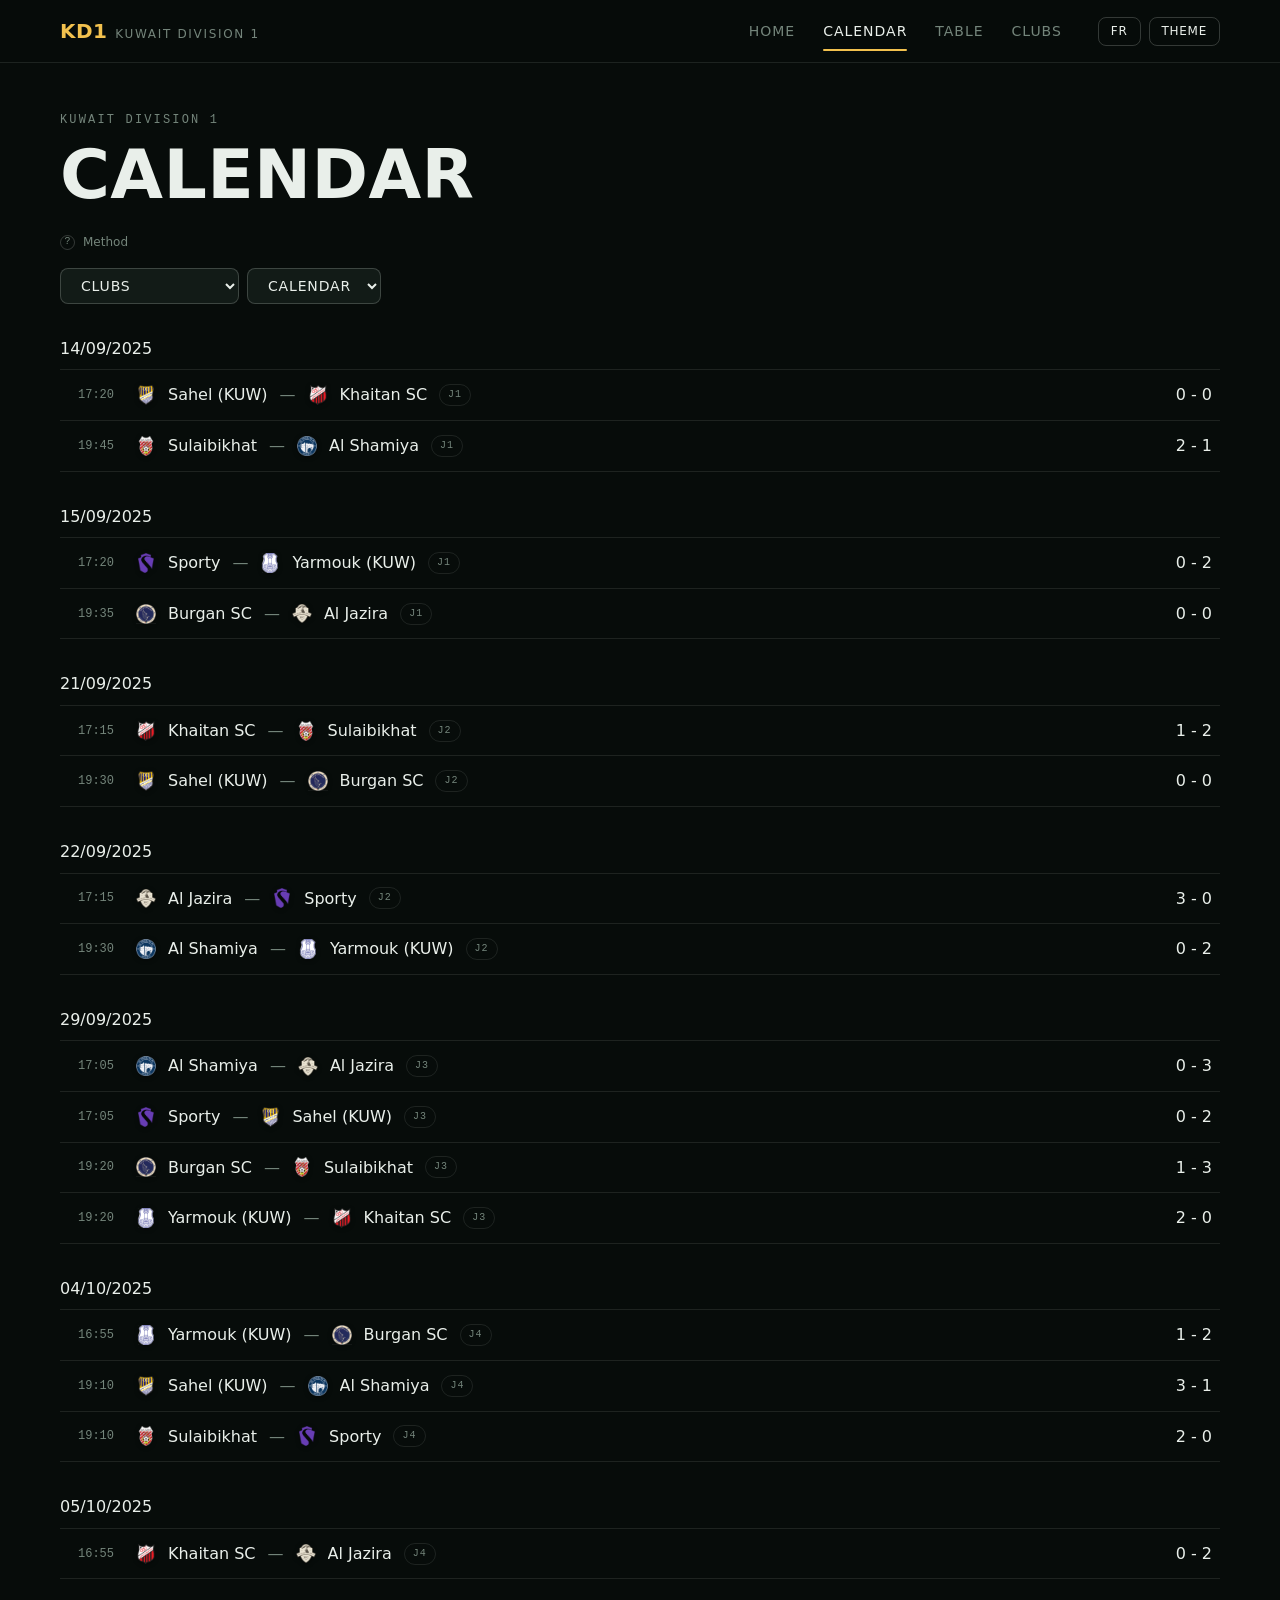
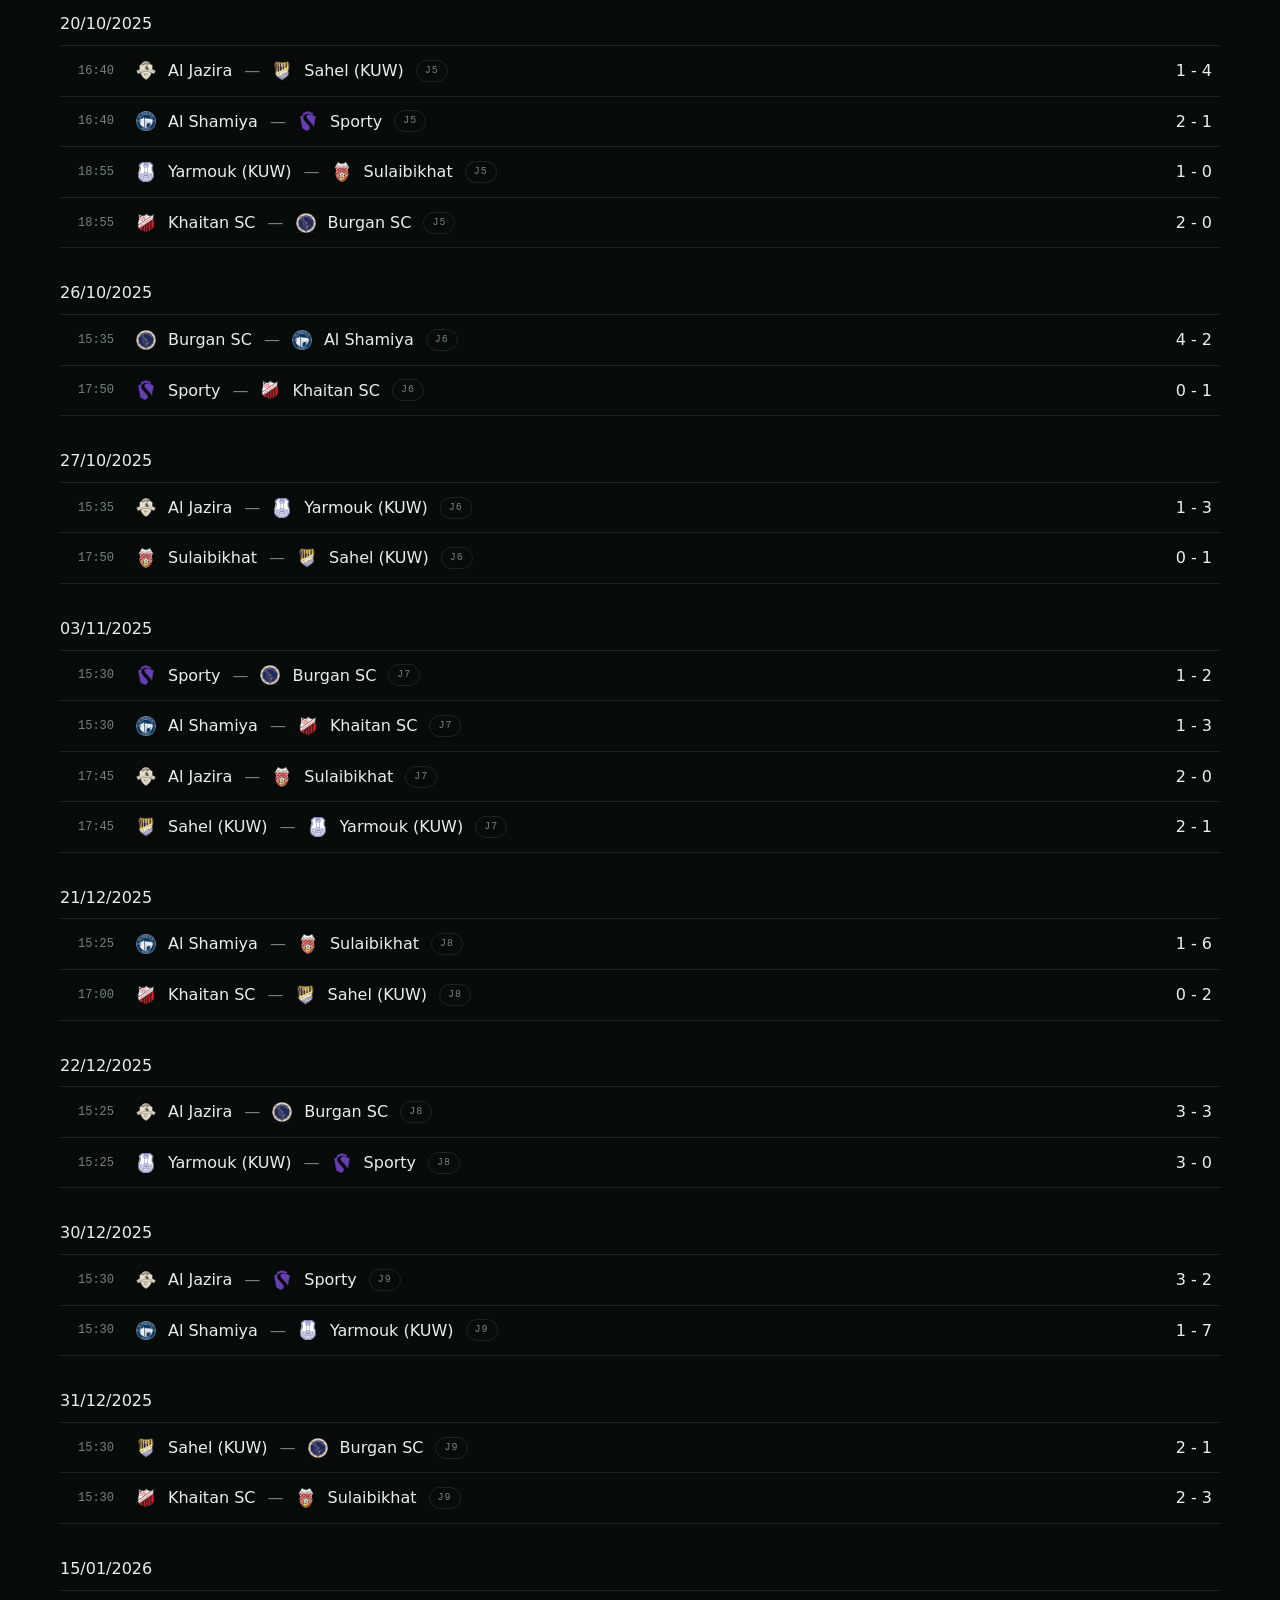
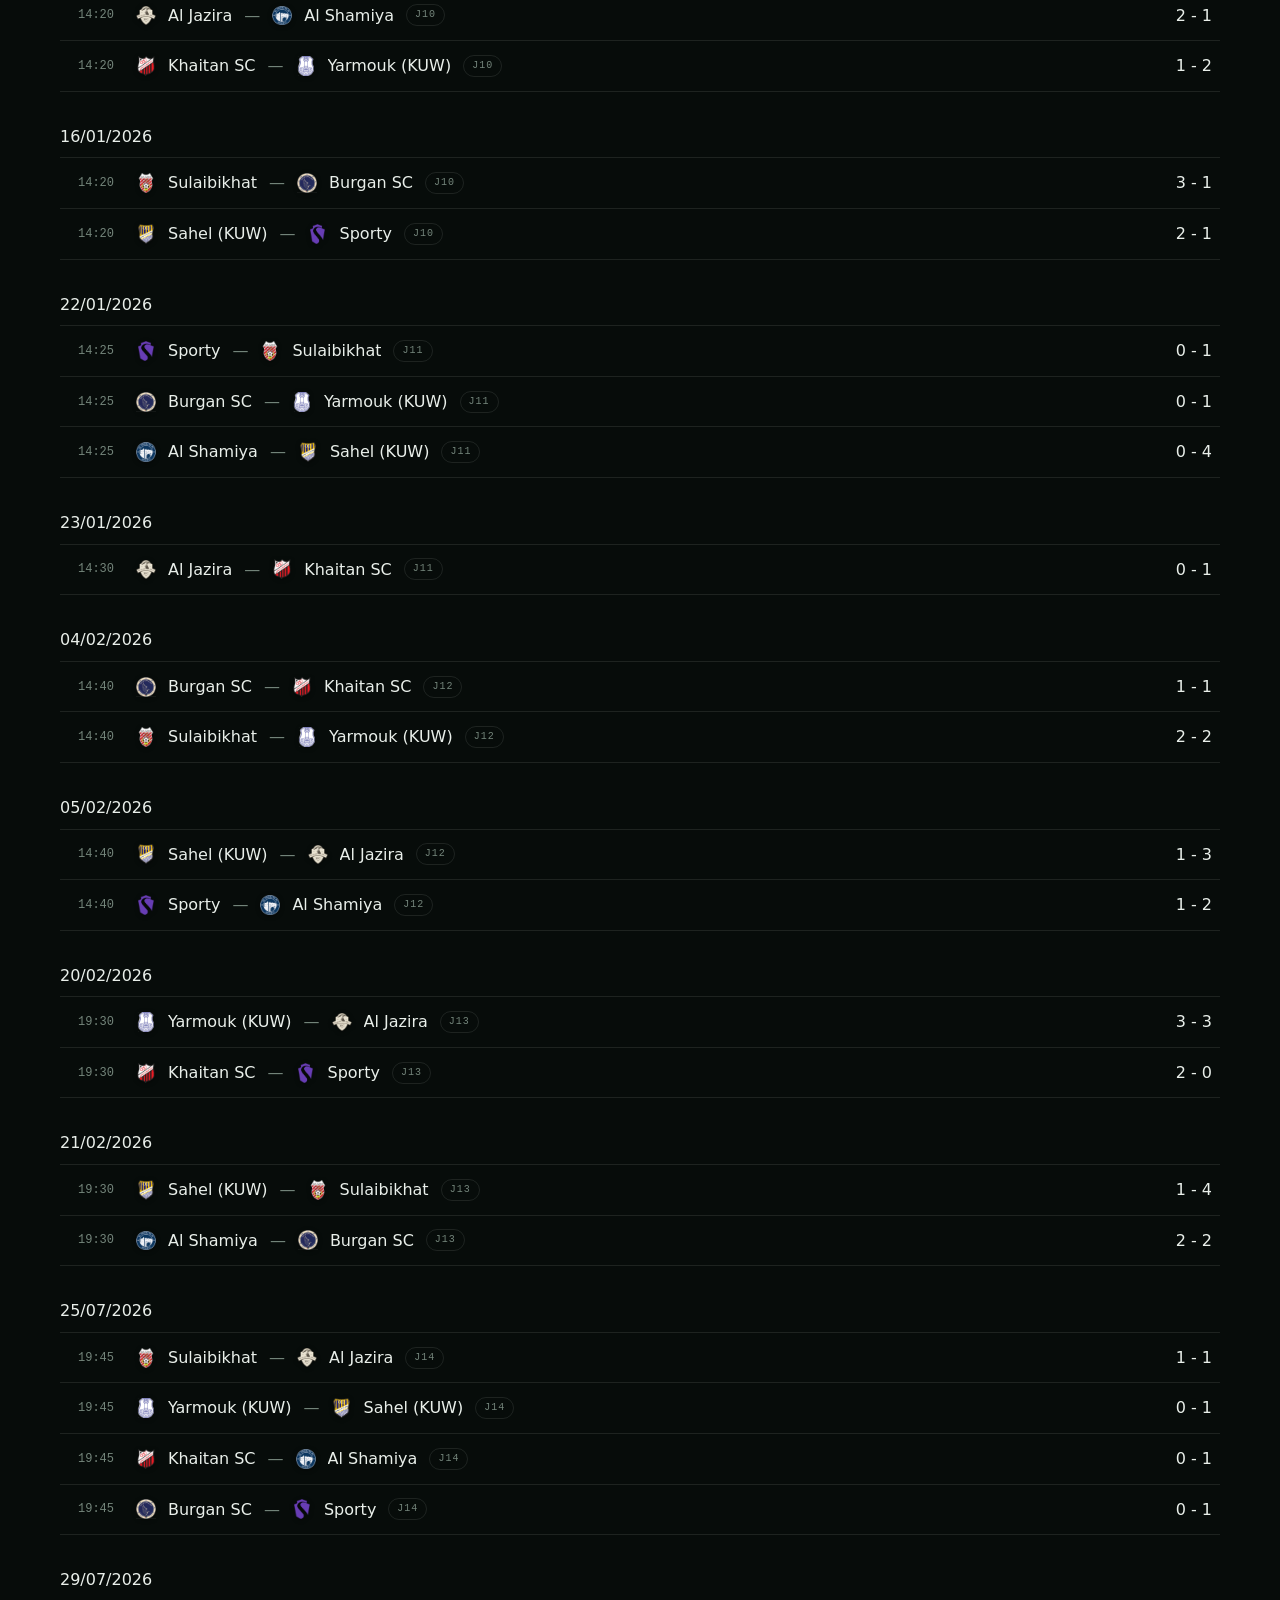
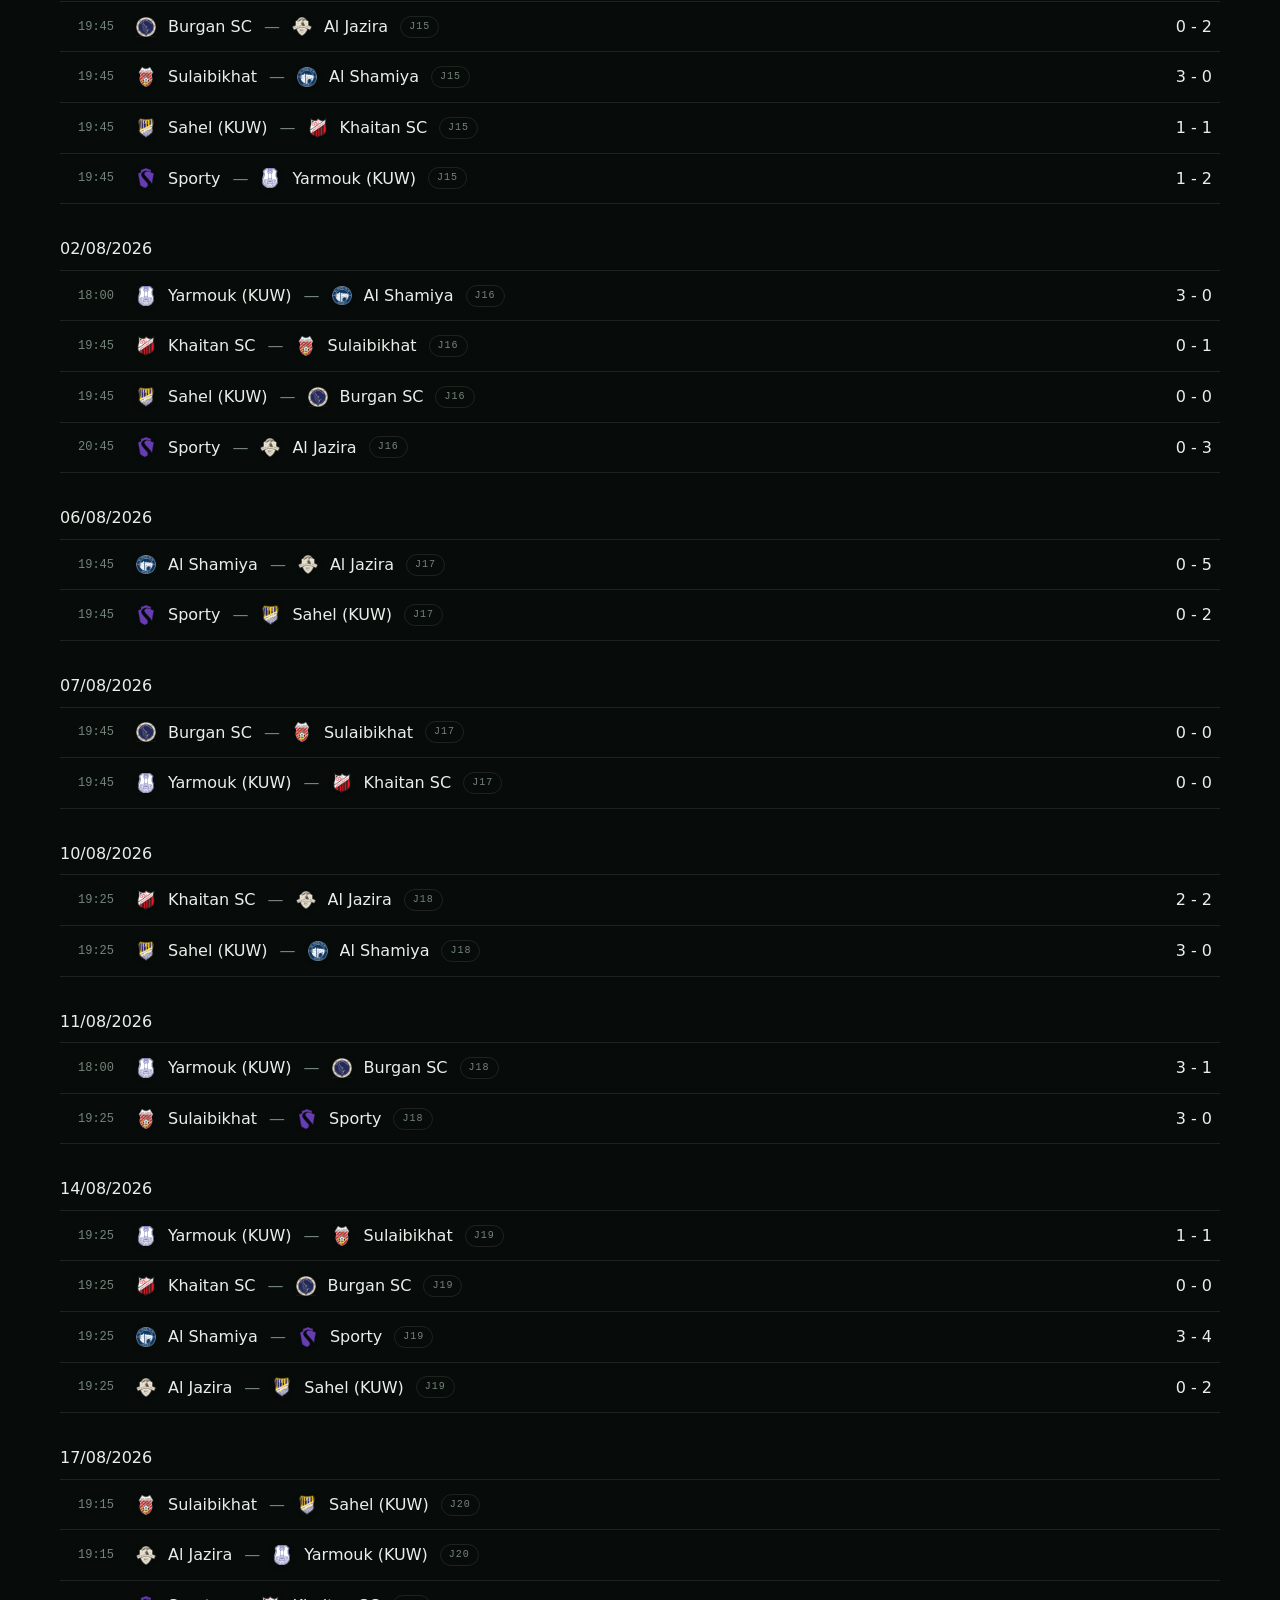
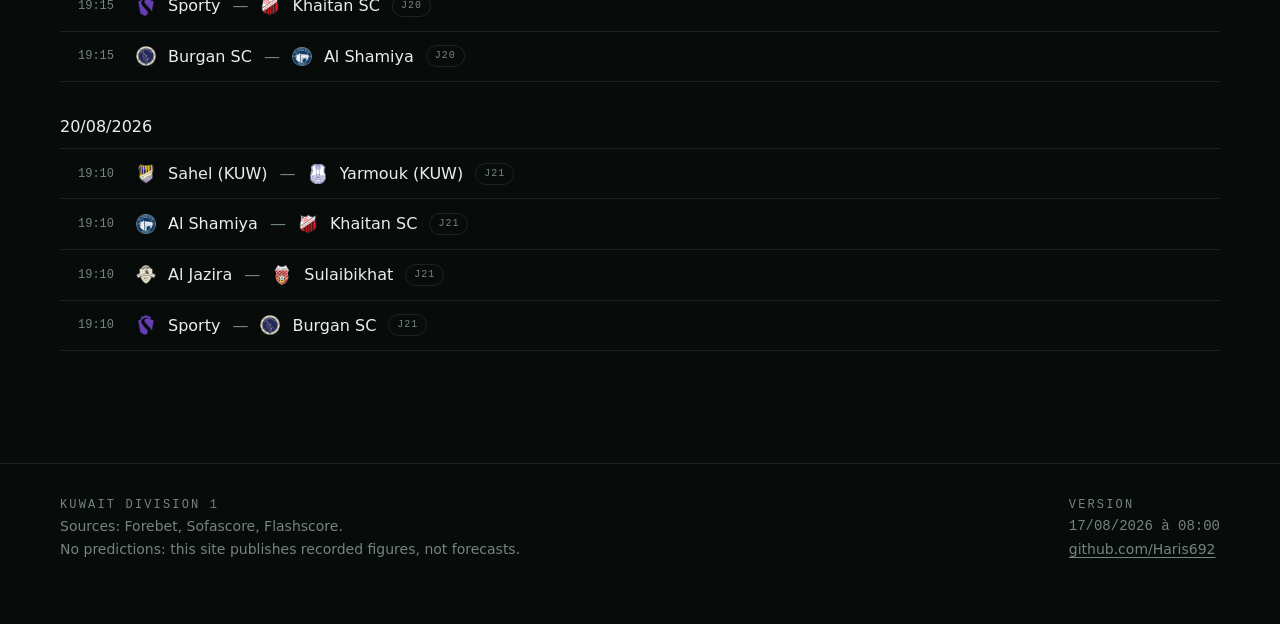
==== commit efeca123: "chore: rafraichissement quotidien du 17/08/2026 Collecte automatique de 8 h (daily.py). Fichiers tou" ====
--- a/calendrier.html
+++ b/calendrier.html
@@ -10,10 +10,10 @@
 <meta property="og:description" content="Toutes les rencontres de la saison 25/26 de Division 1 koweïtienne, journée par journée.">
 <meta property="og:type" content="website">
 <link rel="icon" href="data:image/svg+xml,<svg xmlns='http://www.w3.org/2000/svg' viewBox='0 0 32 32'><text y='26' font-size='26'>&#9917;</text></svg>">
-<link rel="stylesheet" href="assets/e67fc811e1/css/tokens.css">
-<link rel="stylesheet" href="assets/e67fc811e1/css/base.css">
-<link rel="stylesheet" href="assets/e67fc811e1/css/components.css">
-<link rel="stylesheet" href="assets/e67fc811e1/css/pages.css">
+<link rel="stylesheet" href="assets/ab066d172b/css/tokens.css">
+<link rel="stylesheet" href="assets/ab066d172b/css/base.css">
+<link rel="stylesheet" href="assets/ab066d172b/css/components.css">
+<link rel="stylesheet" href="assets/ab066d172b/css/pages.css">
 <!-- Le thème est posé AVANT le premier rendu : lu depuis le script principal,
      la page clignoterait en sombre puis basculerait en clair. -->
 <script>
@@ -72,7 +72,7 @@
     });
   })();
 </script>
-<script type="module" src="assets/e67fc811e1/js/pages/calendar.js"></script>
+<script type="module" src="assets/ab066d172b/js/pages/calendar.js"></script>
 </head>
 <body>
 <main id="main"></main>
--- a/assets/ab066d172b/css/tokens.css
+++ b/assets/ab066d172b/css/tokens.css
@@ -0,0 +1,124 @@
+/* ============================================================================
+   JETONS — la seule source de vérité pour la couleur, la lettre et l'espace.
+   Aucune valeur brute ailleurs. Si une couleur n'est pas ici, elle n'existe pas.
+
+   DIRECTION : LE STADE À 19 H 25
+   Cette division ne joue qu'en soirée, sous les projecteurs. Le site est donc
+   sombre par défaut, et d'un noir qui tire sur le vert — celui d'une pelouse
+   éclairée de nuit — jamais d'un gris neutre. Un seul accent chaud, la couleur
+   du projecteur, tenu en réserve pour ce qui compte : un score, un direct.
+   ========================================================================= */
+
+:root {
+  color-scheme: dark;
+
+  /* --- surfaces : du plus profond au plus proche ------------------------ */
+  --ink-900: #070c0a;   /* le fond de page, la nuit derrière le stade */
+  --ink-800: #0c1310;   /* les sections */
+  --ink-700: #121b17;   /* les cartes */
+  --ink-600: #18231e;   /* ce qui se pose SUR une carte */
+  --ink-500: #1f2d27;   /* survol */
+
+  --line: rgba(233, 239, 234, 0.10);
+  --line-strong: rgba(233, 239, 234, 0.20);
+
+  /* --- encre : un blanc de projecteur, légèrement verdi --------------- */
+  --text: #e9efea;
+  --text-2: #a3b3aa;
+  --text-3: #74857b;
+
+  /* --- entités : paire validée dataviz, séparation CVD ΔE 26.8 ---------
+     Le domicile est TOUJOURS bleu, l'extérieur TOUJOURS orange. La couleur
+     suit l'équipe, jamais son rang ni son résultat. Ne pas y toucher. */
+  --home: #3987e5;
+  --away: #d95926;
+  --neutral-bar: #74857b;
+
+  /* --- signal ----------------------------------------------------------- */
+  --flood: #f2c14e;     /* le projecteur : score, direct, sélection */
+  --flood-ink: #1a1405; /* ce qu'on écrit SUR le projecteur */
+  --good: #3fbf6a;
+  --warn: #f2a33f;
+  --bad: #ff6b5e;
+  --live: #ff4438;
+
+  /* --- la pelouse -------------------------------------------------------
+     Le même vert de nuit que le fond, éclairci juste assez pour qu'un nom
+     blanc s'y lise. Elle reste SOUS les surfaces `--ink-` : un terrain plus
+     clair qu'une carte volerait la hiérarchie de la page à un élément qui
+     n'est qu'un support de lecture. Le dégradé va du fond du terrain (loin,
+     plus sombre) vers le but (près, plus clair) — c'est ainsi qu'un stade
+     est éclairé, et ça donne le sens de lecture sans une flèche. */
+  --pitch-far: #0e1a14;
+  --pitch-near: #16261d;
+  --pitch-line: rgba(233, 239, 234, 0.09);
+
+  /* --- lettre -----------------------------------------------------------
+     Bahnschrift est le DIN livré avec Windows : la lettre des panneaux de
+     signalisation et des tableaux de stade, disponible sans rien télécharger.
+     Le site doit rester servable depuis un dossier, sans CDN. */
+  --display: "Bahnschrift", "DIN Alternate", "Oswald", "Roboto Condensed",
+             "Segoe UI Variable Display", system-ui, sans-serif;
+  --body: system-ui, -apple-system, "Segoe UI", Roboto, sans-serif;
+  --mono: "Cascadia Mono", ui-monospace, Consolas, "SF Mono", monospace;
+
+  /* Échelle fluide : le même rapport du téléphone au grand écran. */
+  --t--1: 0.75rem;
+  --t-0: 0.875rem;
+  --t-1: 1rem;
+  --t-2: clamp(1.05rem, 0.98rem + 0.35vw, 1.25rem);
+  --t-3: clamp(1.3rem, 1.15rem + 0.7vw, 1.75rem);
+  --t-4: clamp(1.75rem, 1.4rem + 1.6vw, 2.75rem);
+  --t-5: clamp(2.4rem, 1.7rem + 3.2vw, 4.5rem);
+  --t-6: clamp(3rem, 1.8rem + 5.6vw, 7rem);
+
+  /* --- espace : une seule progression, pas d'exception ------------------ */
+  --s-1: 4px;   --s-2: 8px;   --s-3: 12px;  --s-4: 16px;
+  --s-5: 24px;  --s-6: 32px;  --s-7: 48px;  --s-8: 64px;  --s-9: 96px;
+
+  --r-1: 4px; --r-2: 8px; --r-3: 12px; --r-4: 20px; --r-full: 999px;
+
+  --page: 1240px;       /* la largeur de lecture */
+  --gutter: clamp(16px, 4vw, 40px);
+
+  /* --- mouvement --------------------------------------------------------
+     Une seule courbe pour tout le site : sortie franche, arrivée posée. */
+  --ease: cubic-bezier(0.2, 0.7, 0.2, 1);
+  --fast: 120ms;
+  --mid: 220ms;
+  --slow: 380ms;
+
+  --lift: 0 1px 2px rgba(0,0,0,.4), 0 8px 24px -12px rgba(0,0,0,.7);
+  --lift-2: 0 2px 4px rgba(0,0,0,.5), 0 20px 48px -20px rgba(0,0,0,.85);
+
+  --z-nav: 100;
+  --z-board: 90;
+  --z-pop: 200;
+}
+
+/* Le clair n'est pas une inversion mécanique : les surfaces se réordonnent
+   (la carte devient plus claire que le fond) et l'ambre s'assombrit pour tenir
+   le contraste sur blanc. */
+:root[data-theme="light"] {
+  color-scheme: light;
+  --ink-900: #eef1ef;
+  --ink-800: #f5f7f5;
+  --ink-700: #ffffff;
+  --ink-600: #f7f9f7;
+  --ink-500: #eef2ef;
+  --line: rgba(11, 15, 13, 0.12);
+  --line-strong: rgba(11, 15, 13, 0.24);
+  --text: #0b0f0d;
+  --text-2: #4c5a52;
+  --text-3: #7b8a81;
+  --home: #2a78d6;
+  --away: #eb6834;
+  --flood: #8a5a00;
+  --flood-ink: #ffffff;
+  --good: #0a8f36;
+  --warn: #9a6200;
+  --bad: #cc3a2e;
+  --live: #d32b1e;
+  --lift: 0 1px 2px rgba(11,15,13,.06), 0 8px 24px -16px rgba(11,15,13,.25);
+  --lift-2: 0 2px 6px rgba(11,15,13,.08), 0 24px 48px -24px rgba(11,15,13,.3);
+}
--- a/assets/ab066d172b/css/base.css
+++ b/assets/ab066d172b/css/base.css
@@ -0,0 +1,114 @@
+/* ============================================================================
+   BASE — remise à zéro, lettre, accessibilité de plancher.
+   Rien de spécifique à un composant ici.
+   ========================================================================= */
+
+*, *::before, *::after { box-sizing: border-box; }
+
+html { -webkit-text-size-adjust: 100%; scroll-behavior: smooth; }
+
+body {
+  margin: 0;
+  background: var(--ink-900);
+  color: var(--text);
+  font: var(--t-1)/1.6 var(--body);
+  /* Un chiffre qui change ne doit jamais déplacer ses voisins : tout le site
+     est en chiffres tabulaires, pas seulement les tableaux. */
+  font-variant-numeric: tabular-nums;
+  -webkit-font-smoothing: antialiased;
+  text-rendering: optimizeLegibility;
+  overflow-x: hidden;
+}
+
+h1, h2, h3, h4 {
+  margin: 0;
+  font-family: var(--display);
+  font-weight: 600;
+  line-height: 1.05;
+  letter-spacing: 0.005em;
+  text-transform: uppercase;
+}
+h1 { font-size: var(--t-5); }
+h2 { font-size: var(--t-3); }
+h3 { font-size: var(--t-2); }
+
+p { margin: 0; }
+
+a { color: inherit; text-decoration: none; }
+a:hover { color: var(--flood); }
+
+img { max-width: 100%; display: block; }
+
+button, input, select, textarea { font: inherit; color: inherit; }
+button { background: none; border: 0; padding: 0; cursor: pointer; }
+
+/* Le focus doit être visible partout, et de la même façon partout : c'est le
+   seul repère de quelqu'un qui navigue au clavier. Une seule règle globale
+   vaut mieux que trente règles par composant qui finissent par diverger. */
+:focus-visible {
+  outline: 2px solid var(--flood);
+  outline-offset: 2px;
+  border-radius: var(--r-1);
+}
+:focus:not(:focus-visible) { outline: none; }
+
+/* Le lien d'évitement : premier élément tabulable de chaque page. */
+.skip {
+  position: absolute; left: var(--s-4); top: -100px;
+  background: var(--flood); color: var(--flood-ink);
+  padding: var(--s-3) var(--s-4); border-radius: var(--r-2);
+  font-family: var(--display); text-transform: uppercase;
+  z-index: var(--z-pop); transition: top var(--fast) var(--ease);
+}
+.skip:focus { top: var(--s-4); color: var(--flood-ink); }
+
+/* Réservé aux lecteurs d'écran : jamais utilisé pour cacher du décor. */
+.sr {
+  position: absolute; width: 1px; height: 1px; padding: 0; margin: -1px;
+  overflow: hidden; clip: rect(0 0 0 0); white-space: nowrap; border: 0;
+}
+
+::selection { background: var(--flood); color: var(--flood-ink); }
+
+/* Les barres de défilement des rails : discrètes, mais présentes — une zone
+   qui défile doit le dire. */
+.scroller { scrollbar-width: thin; scrollbar-color: var(--line-strong) transparent; }
+.scroller::-webkit-scrollbar { height: 6px; }
+.scroller::-webkit-scrollbar-track { background: transparent; }
+.scroller::-webkit-scrollbar-thumb {
+  background: var(--line-strong); border-radius: var(--r-full);
+}
+
+/* --- mise en page ---------------------------------------------------- */
+.page { width: min(var(--page), 100%); margin-inline: auto; padding-inline: var(--gutter); }
+.section { padding-block: var(--s-7); }
+.stack > * + * { margin-top: var(--s-4); }
+
+/* --- utilitaires de texte --------------------------------------------- */
+.eyebrow {
+  font-family: var(--mono); font-size: var(--t--1);
+  letter-spacing: 0.18em; text-transform: uppercase; color: var(--text-3);
+}
+.lede { color: var(--text-2); font-size: var(--t-1); max-width: 62ch; }
+.muted { color: var(--text-3); }
+.num { font-family: var(--display); font-variant-numeric: tabular-nums; }
+.mono { font-family: var(--mono); }
+.truncate { overflow: hidden; text-overflow: ellipsis; white-space: nowrap; }
+
+/* --- mouvement --------------------------------------------------------
+   Une seule entrée de page, jamais d'animation sur les données elles-mêmes :
+   un chiffre qui apparaît en fondu se lit moins vite. */
+@keyframes rise { from { opacity: 0; transform: translateY(10px); } }
+main { animation: rise var(--slow) var(--ease) both; }
+
+@keyframes pulse { 50% { opacity: 0.3; } }
+
+@media (prefers-reduced-motion: reduce) {
+  html { scroll-behavior: auto; }
+  *, *::before, *::after {
+    animation-duration: 0.01ms !important;
+    animation-iteration-count: 1 !important;
+    transition-duration: 0.01ms !important;
+    scroll-behavior: auto !important;
+  }
+}
--- a/assets/ab066d172b/css/components.css
+++ b/assets/ab066d172b/css/components.css
@@ -0,0 +1,323 @@
+/* ============================================================================
+   COMPOSANTS — tout ce qui se répète d'une page à l'autre.
+   Un composant = une classe racine. Pas de style contextuel « ce bouton mais
+   dans cette page » : c'est ce qui fait diverger deux pages avec le temps.
+   ========================================================================= */
+
+/* ---------------------------------------------------------------- barre haute
+   Elle ne bouge jamais, sur les six pages, et elle dit toujours où on est.
+   C'est le seul repère stable quand on navigue de match en club en classement. */
+.nav {
+  position: sticky; top: 0; z-index: var(--z-nav);
+  background: color-mix(in srgb, var(--ink-900) 88%, transparent);
+  backdrop-filter: blur(14px) saturate(140%);
+  border-bottom: 1px solid var(--line);
+}
+.nav__in {
+  width: min(var(--page), 100%); margin-inline: auto;
+  padding: var(--s-3) var(--gutter);
+  display: flex; align-items: center; gap: var(--s-5);
+}
+.brand {
+  display: flex; align-items: baseline; gap: var(--s-2);
+  font-family: var(--display); text-transform: uppercase;
+  letter-spacing: 0.02em; font-size: var(--t-2); white-space: nowrap;
+}
+.brand b { color: var(--flood); font-weight: 600; }
+.brand span { font-size: var(--t--1); color: var(--text-3); letter-spacing: 0.14em; }
+
+.nav__links { display: flex; gap: var(--s-1); margin-inline-start: auto; }
+.nav__link {
+  font-family: var(--display); font-size: var(--t-0);
+  text-transform: uppercase; letter-spacing: 0.07em;
+  color: var(--text-3); padding: var(--s-2) var(--s-3);
+  border-radius: var(--r-2); position: relative;
+  transition: color var(--fast) var(--ease), background var(--fast) var(--ease);
+}
+.nav__link:hover { color: var(--text); background: var(--ink-700); }
+.nav__link[aria-current="page"] { color: var(--text); }
+.nav__link[aria-current="page"]::after {
+  content: ""; position: absolute; left: var(--s-3); right: var(--s-3);
+  bottom: -1px; height: 2px; background: var(--flood); border-radius: 2px;
+}
+.nav__tools { display: flex; gap: var(--s-2); align-items: center; }
+
+/* Sous 900 px les liens passent sous la marque et défilent latéralement :
+   un menu à tiroir cacherait la navigation d'un site qui n'a que six pages. */
+@media (max-width: 900px) {
+  .nav__in { flex-wrap: wrap; gap: var(--s-3); }
+  .nav__links {
+    order: 3; width: 100%; margin-inline-start: 0;
+    overflow-x: auto; padding-bottom: var(--s-1);
+  }
+  .nav__tools { margin-inline-start: auto; }
+}
+
+/* --------------------------------------------------------------- commandes */
+.btn {
+  display: inline-flex; align-items: center; gap: var(--s-2);
+  font-family: var(--display); font-size: var(--t-0);
+  text-transform: uppercase; letter-spacing: 0.06em;
+  padding: var(--s-2) var(--s-4); border-radius: var(--r-2);
+  border: 1px solid var(--line-strong); color: var(--text);
+  background: var(--ink-700);
+  transition: background var(--fast) var(--ease), border-color var(--fast) var(--ease),
+              transform var(--fast) var(--ease);
+}
+.btn:hover { background: var(--ink-500); border-color: var(--text-3); color: var(--text); }
+.btn:active { transform: translateY(1px); }
+.btn--primary {
+  background: var(--flood); color: var(--flood-ink); border-color: var(--flood);
+}
+.btn--primary:hover { background: var(--flood); color: var(--flood-ink); filter: brightness(1.08); }
+.btn--ghost { background: none; }
+.btn--sm { padding: var(--s-1) var(--s-3); font-size: var(--t--1); }
+.btn[aria-busy="true"] { opacity: 0.6; cursor: progress; }
+
+select.btn { padding-inline-end: var(--s-3); }
+
+/* ------------------------------------------------------------------- carte */
+.card {
+  background: var(--ink-700); border: 1px solid var(--line);
+  border-radius: var(--r-3); padding: var(--s-5);
+}
+.card__head {
+  display: flex; align-items: baseline; gap: var(--s-3);
+  flex-wrap: wrap; margin-bottom: var(--s-4);
+}
+.card__head h2, .card__head h3 { font-size: var(--t-2); }
+
+/* La note de méthode : chaque bloc dit ce qu'il sait, d'où ça vient et ce qui
+   manque — mais seulement quand on le demande. Déplié partout, ce serait plus
+   de commentaire que de données. */
+.note { margin-top: var(--s-3); }
+.note > summary {
+  display: inline-flex; align-items: center; gap: var(--s-2);
+  font-size: var(--t--1); color: var(--text-3); cursor: pointer;
+  list-style: none; width: max-content;
+}
+.note > summary::-webkit-details-marker { display: none; }
+.note > summary::before {
+  content: "?"; font-family: var(--mono); font-size: 10px; line-height: 1;
+  width: 15px; height: 15px; border: 1px solid var(--line-strong);
+  border-radius: var(--r-full); display: grid; place-items: center;
+}
+.note > summary:hover { color: var(--text-2); }
+.note p { margin-top: var(--s-2); font-size: var(--t-0); color: var(--text-2); max-width: 66ch; }
+
+/* ------------------------------------------------------------------ écusson */
+.crest {
+  width: 28px; height: 28px; object-fit: contain; flex: none;
+  filter: drop-shadow(0 1px 2px rgba(0,0,0,.5));
+}
+.crest--lg { width: 44px; height: 44px; }
+.crest--xl { width: clamp(56px, 9vw, 96px); height: clamp(56px, 9vw, 96px); }
+.crest--sm { width: 20px; height: 20px; }
+/* Un club sans écusson récupéré garde sa place : une pastille à ses initiales
+   plutôt qu'un trou dans l'alignement. */
+.crest--none {
+  display: grid; place-items: center; border-radius: var(--r-full);
+  background: var(--ink-600); color: var(--text-3);
+  font-family: var(--display); font-size: var(--t--1);
+}
+
+.team-chip { display: inline-flex; align-items: center; gap: var(--s-2); min-width: 0; }
+.team-chip__name { font-weight: 600; }
+
+/* ------------------------------------------------------------------ pastille */
+.badge {
+  display: inline-flex; align-items: center; gap: var(--s-1);
+  font-family: var(--mono); font-size: 10px; letter-spacing: 0.1em;
+  text-transform: uppercase; color: var(--text-3);
+  border: 1px solid var(--line); border-radius: var(--r-full);
+  padding: 2px var(--s-2); white-space: nowrap;
+}
+.badge--flood { color: var(--flood); border-color: var(--flood); }
+/* Donnée venue du club lui-même, pas d'une source collectée. Discret : c'est
+   une mention d'origine, pas une distinction. */
+.badge--club { color: var(--text-2); border-color: var(--line); }
+.badge--live { color: var(--live); border-color: var(--live); }
+.badge--live::before {
+  content: ""; width: 6px; height: 6px; border-radius: 50%;
+  background: var(--live); animation: pulse 1.6s ease-in-out infinite;
+}
+.badge--solid { background: var(--ink-600); border-color: transparent; color: var(--text-2); }
+
+/* Le marqueur « en cours » : il se pose au-dessus de l'heure, clignote en
+   rouge, et ne ressemble à aucune autre pastille du site — c'est le seul
+   élément qui change tout seul, il a le droit d'attirer l'œil.
+   Le clignotement s'arrête si la personne a demandé moins d'animations : c'est
+   le rouge qui porte l'information, le battement n'est qu'un renfort. */
+.live-mark {
+  display: inline-flex; align-items: center; gap: 5px;
+  font-family: var(--mono); font-size: var(--t--1);
+  letter-spacing: 0.16em; text-transform: uppercase;
+  color: var(--live); animation: blink 1.3s ease-in-out infinite;
+  cursor: help;
+}
+.live-mark__dot {
+  width: 7px; height: 7px; border-radius: 50%; background: var(--live);
+  box-shadow: 0 0 0 3px color-mix(in srgb, var(--live) 22%, transparent);
+}
+@keyframes blink { 50% { opacity: 0.28; } }
+
+/* Le marqueur se pose au-dessus de l'heure et reste centré sur elle. Sans
+   marqueur, l'empilement ne laisse aucune place vide : l'heure d'une rencontre
+   à venir garde exactement la hauteur du score de sa voisine. */
+.kick-stack {
+  display: inline-flex; flex-direction: column; align-items: center;
+  gap: 2px; line-height: 1;
+}
+
+.dot { width: 9px; height: 9px; border-radius: 50%; flex: none; display: inline-block; }
+.dot--home { background: var(--home); }
+.dot--away { background: var(--away); }
+
+/* ------------------------------------------------------------- rail (Netflix)
+   Une rangée qui défile latéralement, avec accroche. C'est le seul emprunt
+   assumé aux plateformes vidéo, et il tient parce qu'on a de quoi la remplir :
+   84 rencontres, 8 clubs, 50 buteurs. Un rail de trois cartes serait ridicule —
+   les composants qui n'ont pas assez de contenu passent en grille. */
+.rail { position: relative; }
+.rail__head {
+  display: flex; align-items: baseline; gap: var(--s-3);
+  margin-bottom: var(--s-4); padding-inline: var(--gutter);
+}
+.rail__head h2 { font-size: var(--t-3); }
+.rail__more { margin-inline-start: auto; font-size: var(--t-0); color: var(--text-3); }
+.rail__more:hover { color: var(--flood); }
+.rail__track {
+  display: flex; gap: var(--s-4); overflow-x: auto; overscroll-behavior-x: contain;
+  scroll-snap-type: x proximity; padding: var(--s-1) var(--gutter) var(--s-5);
+}
+.rail__track > * { scroll-snap-align: start; flex: none; }
+/* Les flèches ne remplacent pas le défilement, elles le rendent visible à la
+   souris. Cachées au clavier et au tactile, qui ont déjà mieux. */
+.rail__arrow {
+  position: absolute; top: 50%; translate: 0 -30%;
+  width: 40px; height: 64px; display: none; place-items: center;
+  background: color-mix(in srgb, var(--ink-900) 82%, transparent);
+  border: 1px solid var(--line); border-radius: var(--r-2);
+  color: var(--text); font-size: var(--t-2); z-index: 2;
+  transition: background var(--fast) var(--ease);
+}
+.rail__arrow:hover { background: var(--ink-600); }
+.rail__arrow[hidden] { display: none; }
+.rail__arrow--prev { left: 4px; }
+.rail__arrow--next { right: 4px; }
+@media (hover: hover) and (min-width: 900px) { .rail__arrow { display: grid; } }
+
+/* --------------------------------------------------------- carte rencontre */
+.fixture {
+  width: 280px; background: var(--ink-700); border: 1px solid var(--line);
+  border-radius: var(--r-3); padding: var(--s-4); display: block;
+  transition: transform var(--mid) var(--ease), border-color var(--mid) var(--ease),
+              box-shadow var(--mid) var(--ease), background var(--mid) var(--ease);
+}
+.fixture:hover, .fixture:focus-visible {
+  transform: translateY(-3px); border-color: var(--line-strong);
+  box-shadow: var(--lift-2); background: var(--ink-600); color: var(--text);
+}
+.fixture__top {
+  display: flex; align-items: center; gap: var(--s-2);
+  margin-bottom: var(--s-4); font-size: var(--t--1); color: var(--text-3);
+}
+.fixture__side {
+  display: flex; align-items: center; gap: var(--s-3); padding-block: var(--s-1);
+}
+.fixture__side .name { flex: 1; min-width: 0; font-weight: 600; }
+.fixture__side .score {
+  font-family: var(--display); font-size: var(--t-2); min-width: 1.4ch; text-align: right;
+}
+/* Le perdant s'efface d'un cran : on lit le résultat sans lire les chiffres. */
+.fixture__side--lost { color: var(--text-3); }
+.fixture__side--lost .score { color: var(--text-3); }
+.fixture__foot {
+  margin-top: var(--s-3); padding-top: var(--s-3); border-top: 1px solid var(--line);
+  font-size: var(--t--1); color: var(--text-3);
+  display: flex; align-items: center; gap: var(--s-2);
+}
+.fixture__kick { font-family: var(--display); font-size: var(--t-3); color: var(--text-2); }
+
+/* ------------------------------------------------------------- carte club */
+.club {
+  width: 200px; border-radius: var(--r-3); border: 1px solid var(--line);
+  background: var(--ink-700); padding: var(--s-5) var(--s-4);
+  display: grid; justify-items: center; gap: var(--s-3); text-align: center;
+  transition: transform var(--mid) var(--ease), box-shadow var(--mid) var(--ease),
+              border-color var(--mid) var(--ease);
+  position: relative; overflow: hidden;
+}
+/* La couleur du club ne teinte que ce voile, jamais un graphique : deux clubs
+   peuvent partager une teinte, et une couleur de club peut être blanche. */
+.club::before {
+  content: ""; position: absolute; inset: 0 0 auto; height: 3px;
+  background: var(--club, var(--line-strong));
+}
+.club:hover, .club:focus-visible {
+  transform: translateY(-4px); box-shadow: var(--lift-2);
+  border-color: var(--line-strong); color: var(--text);
+}
+.club__name { font-family: var(--display); font-size: var(--t-1); text-transform: uppercase; }
+.club__meta { font-size: var(--t--1); color: var(--text-3); }
+
+/* ------------------------------------------------------------------ tableau */
+.table { width: 100%; border-collapse: collapse; font-size: var(--t-0); }
+.table th {
+  text-align: left; font-family: var(--mono); font-size: 10px;
+  letter-spacing: 0.14em; text-transform: uppercase; color: var(--text-3);
+  font-weight: 400; padding: var(--s-2) var(--s-3); border-bottom: 1px solid var(--line-strong);
+}
+.table td { padding: var(--s-3); border-bottom: 1px solid var(--line); }
+.table tbody tr { transition: background var(--fast) var(--ease); }
+.table tbody tr:hover { background: var(--ink-600); }
+.table .n { text-align: right; font-variant-numeric: tabular-nums; }
+.table .rank { color: var(--text-3); width: 2.5ch; text-align: right; font-family: var(--display); }
+.table__wrap { overflow-x: auto; }
+
+/* Les places qui comptent, marquées à gauche plutôt que par une couleur de
+   fond : le classement reste lisible en noir et blanc. */
+.table tr[data-zone="up"] td:first-child { box-shadow: inset 3px 0 0 var(--good); }
+.table tr[data-zone="down"] td:first-child { box-shadow: inset 3px 0 0 var(--bad); }
+.table tr[data-highlight] td { background: color-mix(in srgb, var(--flood) 10%, transparent); }
+
+/* ------------------------------------------------------------- barre comparée */
+.h2h { display: grid; grid-template-columns: 4.5ch 1fr minmax(9ch, auto) 1fr 4.5ch; gap: var(--s-2) var(--s-3); align-items: center; }
+.h2h__label { text-align: center; font-size: var(--t--1); color: var(--text-2); }
+.h2h__bar { height: 8px; border-radius: var(--r-full); background: var(--ink-600); overflow: hidden; display: flex; }
+.h2h__bar--home { justify-content: flex-end; }
+.h2h__fill { height: 100%; border-radius: var(--r-full); }
+.h2h__fill--home { background: var(--home); }
+.h2h__fill--away { background: var(--away); }
+.h2h__v { font-family: var(--display); font-size: var(--t-0); }
+.h2h__v--l { text-align: right; }
+.h2h__group {
+  grid-column: 1 / -1; margin-top: var(--s-4); font-family: var(--mono);
+  font-size: 10px; letter-spacing: 0.14em; text-transform: uppercase; color: var(--text-3);
+}
+
+/* -------------------------------------------------------------- états vides */
+.empty {
+  display: grid; gap: var(--s-3); justify-items: start;
+  padding: var(--s-6); border: 1px dashed var(--line-strong);
+  border-radius: var(--r-3); color: var(--text-2);
+}
+.empty h3 { font-size: var(--t-2); color: var(--text); }
+
+/* Le squelette : ce qui s'affiche pendant que les données arrivent. Il a la
+   FORME du contenu attendu, pas une roue qui tourne — la page ne doit pas
+   sauter quand les vraies valeurs se posent. */
+.skel {
+  background: linear-gradient(90deg, var(--ink-700), var(--ink-600), var(--ink-700));
+  background-size: 200% 100%; border-radius: var(--r-2);
+  animation: shimmer 1.4s linear infinite;
+}
+@keyframes shimmer { to { background-position: -200% 0; } }
+
+/* -------------------------------------------------------------------- pied */
+.foot {
+  border-top: 1px solid var(--line); margin-top: var(--s-8);
+  padding-block: var(--s-6) var(--s-8); color: var(--text-3); font-size: var(--t-0);
+}
+.foot__grid { display: flex; flex-wrap: wrap; gap: var(--s-5); justify-content: space-between; }
+.foot a { text-decoration: underline; text-underline-offset: 3px; }
--- a/assets/ab066d172b/css/pages.css
+++ b/assets/ab066d172b/css/pages.css
@@ -0,0 +1,342 @@
+/* ============================================================================
+   PAGES — ce qui n'existe qu'à un endroit. Tout ce qui se répète est dans
+   components.css ; si un bloc d'ici commence à servir deux fois, il déménage.
+   ========================================================================= */
+
+/* ------------------------------------------------------------------ la une
+   L'ouverture du site. Ce que voit un club koweïtien à la première seconde :
+   une rencontre, en grand, avec son score. Pas un tableau de bord. */
+.hero {
+  position: relative; overflow: hidden;
+  border-bottom: 1px solid var(--line);
+  padding-block: clamp(var(--s-6), 7vw, var(--s-9));
+}
+/* Deux halos aux couleurs des deux camps, très dilués : l'ambiance d'un stade
+   éclairé, sans jamais teinter un chiffre. */
+.hero::before, .hero::after {
+  content: ""; position: absolute; inset-block: -40%; width: 60%;
+  filter: blur(90px); opacity: 0.5; pointer-events: none;
+}
+.hero::before { left: -15%; background: radial-gradient(circle, var(--home), transparent 62%); }
+.hero::after { right: -15%; background: radial-gradient(circle, var(--away), transparent 62%); }
+/* Sur fond clair, la même opacité vire au pastel et affaiblit le texte :
+   les halos se retirent nettement. */
+:root[data-theme="light"] .hero::before,
+:root[data-theme="light"] .hero::after { opacity: 0.22; }
+:root[data-theme="light"] .club-hero::before { opacity: 0.2; }
+.hero__in { position: relative; }
+.hero__meta { display: flex; flex-wrap: wrap; gap: var(--s-3); align-items: center; margin-bottom: var(--s-5); }
+.hero__grid {
+  display: grid; grid-template-columns: 1fr auto 1fr;
+  align-items: center; gap: clamp(var(--s-3), 3vw, var(--s-7));
+}
+.hero__team { display: grid; justify-items: center; gap: var(--s-3); text-align: center; min-width: 0; }
+.hero__name {
+  font-family: var(--display); font-size: var(--t-4); text-transform: uppercase;
+  line-height: 1; overflow-wrap: anywhere;
+}
+.hero__rank { font-size: var(--t--1); color: var(--text-2); }
+.hero__score {
+  font-family: var(--display); font-size: var(--t-6); line-height: 0.9;
+  color: var(--flood); white-space: nowrap; letter-spacing: 0.01em;
+}
+.hero__score .sep { color: var(--text-3); margin-inline: 0.12em; }
+.hero__kick { font-family: var(--display); font-size: var(--t-4); color: var(--text-2); }
+.hero__cta { margin-top: var(--s-6); display: flex; flex-wrap: wrap; gap: var(--s-3); }
+.hero__line {
+  margin-top: var(--s-5); display: flex; flex-wrap: wrap; gap: var(--s-2) var(--s-4);
+  font-size: var(--t-0); color: var(--text-2);
+}
+.hero__line b { color: var(--text); font-weight: 600; }
+@media (max-width: 700px) {
+  .hero__name { font-size: var(--t-2); }
+  .hero__grid { gap: var(--s-2); }
+}
+
+/* Plusieurs rencontres à la une — le cas normal : une journée de cette division
+   se joue en deux à quatre matchs le même soir. Chacune garde un panneau
+   entier, cliquable d'un bout à l'autre. Aucune n'est reléguée derrière une
+   autre : elles ont toutes eu lieu ce soir-là. */
+.hero__matches {
+  display: grid; gap: var(--s-4);
+  grid-template-columns: repeat(auto-fit, minmax(320px, 1fr));
+}
+.hmatch {
+  display: block; padding: var(--s-4) var(--s-5);
+  background: color-mix(in srgb, var(--ink-700) 72%, transparent);
+  backdrop-filter: blur(6px);
+  border: 1px solid var(--line); border-radius: var(--r-3);
+  transition: transform var(--mid) var(--ease), border-color var(--mid) var(--ease),
+              box-shadow var(--mid) var(--ease);
+}
+a.hmatch:hover, a.hmatch:focus-visible {
+  transform: translateY(-3px); border-color: var(--line-strong);
+  box-shadow: var(--lift-2); color: var(--text);
+}
+.hmatch__top {
+  display: flex; align-items: center; gap: var(--s-2);
+  font-size: var(--t--1); color: var(--text-3); margin-bottom: var(--s-3);
+}
+.hmatch__grid {
+  display: grid; grid-template-columns: 1fr auto 1fr;
+  align-items: center; gap: var(--s-3);
+}
+.hmatch__side { display: grid; justify-items: center; gap: var(--s-2); min-width: 0; text-align: center; }
+.hmatch__name {
+  font-family: var(--display); font-size: var(--t-1); text-transform: uppercase;
+  line-height: 1.1; overflow-wrap: anywhere;
+}
+.hmatch__score { font-family: var(--display); font-size: var(--t-4); color: var(--flood); white-space: nowrap; }
+.hmatch__score .sep { color: var(--text-3); margin-inline: 0.1em; }
+.hmatch__kick { font-family: var(--display); font-size: var(--t-3); color: var(--text-2); }
+.hmatch__line {
+  margin-top: var(--s-3); padding-top: var(--s-3); border-top: 1px solid var(--line);
+  display: flex; flex-wrap: wrap; gap: var(--s-1) var(--s-3);
+  font-size: var(--t--1); color: var(--text-2);
+}
+.hmatch__line b { color: var(--text); font-weight: 600; }
+
+/* ------------------------------------------------------------------ chiffres */
+.stats-strip {
+  display: grid; grid-template-columns: repeat(auto-fit, minmax(150px, 1fr));
+  gap: var(--s-4);
+}
+.stat {
+  background: var(--ink-700); border: 1px solid var(--line);
+  border-radius: var(--r-3); padding: var(--s-4) var(--s-5);
+}
+.stat__v { font-size: var(--t-4); line-height: 1; }
+.stat__l { font-size: var(--t--1); color: var(--text-2); margin-top: var(--s-2); }
+.stat__n { font-size: var(--t--1); color: var(--text-3); }
+
+.grid-cards {
+  display: grid; gap: var(--s-4);
+  grid-template-columns: repeat(auto-fill, minmax(200px, 1fr));
+}
+.grid-cards > * { width: auto; }
+
+.scorer { display: flex; align-items: center; gap: var(--s-3); }
+.scorer__g { font-size: var(--t-4); line-height: 1; color: var(--flood); }
+.scorer__n { font-weight: 600; }
+
+/* ----------------------------------------------------------- page rencontre */
+.board {
+  position: sticky; top: 57px; z-index: var(--z-board);
+  background: var(--ink-900); border-bottom: 1px solid var(--line);
+  box-shadow: 0 10px 20px -18px rgba(0,0,0,.9);
+}
+.board__in { padding-block: var(--s-3); }
+.board__line { display: grid; grid-template-columns: 1fr auto 1fr; align-items: center; gap: var(--s-4); }
+.board__team { display: flex; align-items: center; gap: var(--s-3); min-width: 0; }
+.board__team--away { flex-direction: row-reverse; text-align: right; }
+.board__name { font-family: var(--display); font-size: var(--t-2); text-transform: uppercase; }
+.board__score { font-family: var(--display); font-size: var(--t-4); color: var(--flood); white-space: nowrap; }
+.board__score .sep { color: var(--text-3); margin-inline: 0.1em; }
+.board__meta { margin-top: var(--s-2); display: flex; flex-wrap: wrap; gap: var(--s-2) var(--s-4); font-size: var(--t--1); color: var(--text-3); }
+@media (max-width: 640px) { .board { top: 106px; } .board__name { font-size: var(--t-0); } }
+
+.tabs { display: flex; gap: var(--s-1); border-bottom: 1px solid var(--line); overflow-x: auto; }
+.tab {
+  font-family: var(--display); font-size: var(--t-0); text-transform: uppercase;
+  letter-spacing: 0.06em; color: var(--text-3); white-space: nowrap;
+  padding: var(--s-3) var(--s-4); border-bottom: 2px solid transparent;
+  transition: color var(--fast) var(--ease);
+}
+.tab:hover { color: var(--text-2); }
+.tab[aria-selected="true"] { color: var(--text); border-bottom-color: var(--flood); }
+
+/* --- le fil du match : la signature du projet -------------------------
+   Personne d'autre ne publie les buteurs de cette division. Depuis qu'ils sont
+   nommés ET minutés, le match tient sur une ligne de temps. C'est le seul
+   endroit du site où l'on dépense de l'emphase. */
+.tl__track {
+  position: relative; height: 104px; border-radius: var(--r-2);
+  background: linear-gradient(180deg, transparent 0 8%,
+    color-mix(in srgb, var(--ink-600) 80%, transparent) 8% 92%, transparent 92%);
+}
+.tl__track::after {
+  content: ""; position: absolute; inset-inline: 0; top: 50%;
+  border-top: 1px solid var(--line-strong);
+}
+.tl__q { position: absolute; top: 14%; bottom: 14%; width: 1px; background: var(--line); }
+.tl__half { position: absolute; top: 4%; bottom: 4%; width: 1px; background: var(--line-strong); }
+.tl__mk {
+  position: absolute; translate: -50% 0; display: flex; flex-direction: column;
+  align-items: center; gap: var(--s-1);
+}
+.tl__mk--home { top: 10px; }
+.tl__mk--away { bottom: 10px; flex-direction: column-reverse; }
+.tl__pip { width: 13px; height: 13px; border-radius: 50%; box-shadow: 0 0 0 3px var(--ink-700); }
+.tl__mk--home .tl__pip { background: var(--home); }
+.tl__mk--away .tl__pip { background: var(--away); }
+.tl__mk--card .tl__pip { width: 8px; height: 11px; border-radius: 2px; background: var(--flood); opacity: .75; }
+.tl__mk--red .tl__pip { background: var(--bad); opacity: 1; }
+.tl__stamp { font-family: var(--mono); font-size: 11px; color: var(--text-2); white-space: nowrap; }
+.tl__stamp .at { color: var(--flood); }
+.tl__scale { display: flex; justify-content: space-between; font-family: var(--mono); font-size: 10px; color: var(--text-3); margin-top: var(--s-2); }
+.tl__who { margin-top: var(--s-4); display: flex; flex-wrap: wrap; gap: var(--s-2) var(--s-5); font-size: var(--t-0); color: var(--text-2); }
+.tl__who b { color: var(--text); }
+.tl__who .dot { margin-inline-end: var(--s-2); }
+
+/* --- homme du match --- */
+.motm { display: grid; gap: var(--s-4); }
+.motm__row { display: flex; gap: var(--s-3); align-items: baseline; }
+.motm__head { display: flex; flex-wrap: wrap; align-items: baseline; gap: var(--s-2); }
+.motm__why { font-size: var(--t-0); color: var(--text-2); max-width: 62ch; }
+
+/* --- possession --- */
+.poss { display: flex; height: 10px; border-radius: var(--r-full); overflow: hidden; }
+.poss span:first-child { background: var(--home); }
+.poss span:last-child { background: var(--away); }
+.poss__row { display: flex; justify-content: space-between; font-size: var(--t-0); margin-bottom: var(--s-2); }
+
+/* ----------------------------------------------------------------- page club */
+.club-hero { position: relative; overflow: hidden; border-bottom: 1px solid var(--line); padding-block: var(--s-7); }
+.club-hero::before {
+  content: ""; position: absolute; inset-block: -60%; left: -10%; width: 55%;
+  background: radial-gradient(circle, var(--club, var(--home)), transparent 62%);
+  filter: blur(100px); opacity: .45; pointer-events: none;
+}
+.club-hero__in { position: relative; display: flex; flex-wrap: wrap; gap: var(--s-5); align-items: center; }
+.club-hero__title h1 { font-size: var(--t-4); }
+
+.squad { display: grid; gap: var(--s-5); grid-template-columns: repeat(auto-fit, minmax(240px, 1fr)); }
+.squad__grp { font-family: var(--mono); font-size: 10px; letter-spacing: .14em; text-transform: uppercase; color: var(--text-3); margin-bottom: var(--s-2); }
+.player { display: flex; align-items: center; gap: var(--s-3); padding: var(--s-2) 0; border-bottom: 1px solid var(--line); }
+.player__no { font-family: var(--display); color: var(--text-3); width: 2.5ch; text-align: right; }
+.player__n { flex: 1; min-width: 0; }
+.player__g { font-family: var(--display); color: var(--flood); }
+
+/* ---------------------------------------------------------------- terrain */
+/* La pelouse est un dégradé, pas une image : le site reste autonome, et la
+   couleur vient des jetons — c'est le même vert de nuit que le fond de page,
+   éclairci juste assez pour lire dessus. Les lignes blanches sont dessinées
+   en `background-image`, aucune n'est un élément : un rond central en DOM
+   serait un nœud de plus à ne jamais styler. */
+.pitch__field {
+  display: flex; flex-direction: column; justify-content: space-between;
+  gap: var(--s-3); padding: var(--s-4) var(--s-2);
+  min-height: 340px; border-radius: var(--r-2);
+  border: 1px solid var(--line);
+  background:
+    /* le rond central */
+    radial-gradient(circle at 50% 50%, transparent 46px,
+                    var(--pitch-line) 46px 47px, transparent 47px),
+    /* la ligne médiane */
+    linear-gradient(var(--pitch-line), var(--pitch-line)) 50% 50% / 100% 1px no-repeat,
+    /* la pelouse */
+    linear-gradient(180deg, var(--pitch-far), var(--pitch-near));
+}
+.pitch__line {
+  display: flex; justify-content: space-evenly; align-items: flex-start;
+  gap: var(--s-2); flex-wrap: wrap;
+}
+.pitch__p {
+  display: flex; flex-direction: column; align-items: center; gap: 2px;
+  min-width: 0; max-width: 5.5rem; text-align: center; color: var(--text);
+}
+.pitch__p--flat { cursor: default; }
+.pitch__no {
+  font-family: var(--display); font-size: var(--t--1);
+  width: 1.9rem; height: 1.9rem; border-radius: 50%;
+  display: grid; place-items: center;
+  background: var(--ink-800); border: 1px solid var(--line-strong);
+}
+.pitch__name {
+  font-size: 10px; line-height: 1.2; max-width: 100%;
+  overflow: hidden; text-overflow: ellipsis; white-space: nowrap;
+}
+.pitch__c {
+  font-family: var(--mono); font-size: 8px; line-height: 1;
+  padding: 2px 3px; border-radius: 2px;
+  background: var(--flood); color: var(--flood-ink);
+}
+/* Les joueurs sans poste, sous le terrain et non dessus. La bordure en
+   pointillés dit « on ne sait pas où les mettre » sans avoir à l'écrire. */
+.pitch__off {
+  margin-top: var(--s-3); padding: var(--s-3);
+  border: 1px dashed var(--line-strong); border-radius: var(--r-2);
+}
+.pitch__off-label {
+  font-family: var(--mono); font-size: 10px; letter-spacing: .12em;
+  text-transform: uppercase; color: var(--text-3); margin-bottom: var(--s-3);
+}
+
+/* Feuille de match. Un joueur que la source ne connaît pas n'a pas de fiche :
+   il garde exactement la même ligne, sans l'affordance du lien — rien ne doit
+   suggérer qu'il y a quelque chose à cliquer. */
+.player--flat { color: inherit; cursor: default; }
+.sheet__mark {
+  font-family: var(--mono); font-size: 9px; line-height: 1;
+  padding: 3px 4px; border: 1px solid var(--line); border-radius: 3px;
+  color: var(--text-3);
+}
+
+/* --------------------------------------------------------------- calendrier */
+.day { margin-top: var(--s-6); }
+.day__h {
+  display: flex; align-items: baseline; gap: var(--s-3);
+  font-family: var(--display); text-transform: uppercase; font-size: var(--t-1);
+  padding-bottom: var(--s-2); border-bottom: 1px solid var(--line);
+}
+.row-fx {
+  display: grid; grid-template-columns: 5.5ch 1fr auto; gap: var(--s-3);
+  align-items: center; padding: var(--s-3) var(--s-2); border-bottom: 1px solid var(--line);
+  transition: background var(--fast) var(--ease);
+}
+.row-fx:hover { background: var(--ink-700); color: var(--text); }
+.row-fx__t { font-family: var(--mono); font-size: var(--t--1); color: var(--text-3); }
+.row-fx__m { display: flex; align-items: center; gap: var(--s-3); flex-wrap: wrap; min-width: 0; }
+.row-fx__s { font-family: var(--display); font-size: var(--t-1); }
+.filters { display: flex; flex-wrap: wrap; gap: var(--s-2); margin-bottom: var(--s-5); }
+
+/* ------------------------------------------------------------ page joueur
+   ⚠️ Pas de radar à cinq axes ici, et ce n'est pas un oubli : aucune source ne
+   publie de note, de minutes, de passes ni de tacles sur cette division. Un
+   radar bâti sur les seuls buts serait une décoration qui ment. Ce que la page
+   montre est vrai, et une partie — le profil de buteur — est calculée par nous
+   depuis les chronologies. */
+.photo {
+  width: 44px; height: 44px; border-radius: var(--r-full); flex: none;
+  object-fit: cover; background: var(--ink-600);
+}
+.photo--lg { width: 64px; height: 64px; }
+.photo--xl { width: clamp(84px, 12vw, 128px); height: clamp(84px, 12vw, 128px); }
+.photo--sm { width: 30px; height: 30px; }
+.photo--none {
+  display: grid; place-items: center; font-family: var(--display);
+  color: var(--text-3); font-size: var(--t-0); letter-spacing: .02em;
+}
+.photo--xl.photo--none { font-size: var(--t-3); }
+
+.player__ar { font-size: var(--t-2); color: var(--text-2); margin-top: var(--s-1); }
+
+/* Un joueur d'un effectif est un lien : il mène à sa fiche. */
+a.player { transition: background var(--fast) var(--ease); border-radius: var(--r-1); }
+a.player:hover { background: var(--ink-600); color: var(--text); }
+
+/* Quand il marque : six tranches de quinze minutes. Un histogramme, pas un
+   radar — c'est une distribution, et une distribution se lit en barres. */
+.mins { display: flex; align-items: flex-end; gap: var(--s-3); height: 160px; }
+.mins__col { flex: 1; display: flex; flex-direction: column; justify-content: flex-end;
+             height: 100%; text-align: center; }
+.mins__bar {
+  background: linear-gradient(180deg, var(--flood),
+              color-mix(in srgb, var(--flood) 45%, transparent));
+  border-radius: var(--r-1) var(--r-1) 0 0; min-height: 2px; position: relative;
+}
+.mins__n {
+  position: absolute; inset-inline: 0; top: -18px;
+  font-family: var(--display); font-size: var(--t-0); color: var(--text);
+}
+.mins__l { font-family: var(--mono); font-size: 10px; color: var(--text-3);
+           margin-top: var(--s-2); }
+
+.rivals { display: grid; gap: var(--s-1); }
+.rivals__row {
+  display: flex; align-items: center; gap: var(--s-3);
+  padding: var(--s-2); border-radius: var(--r-2);
+  transition: background var(--fast) var(--ease);
+}
+.rivals__row:hover { background: var(--ink-600); color: var(--text); }
+.rivals__row b { margin-inline-start: auto; color: var(--flood); }
